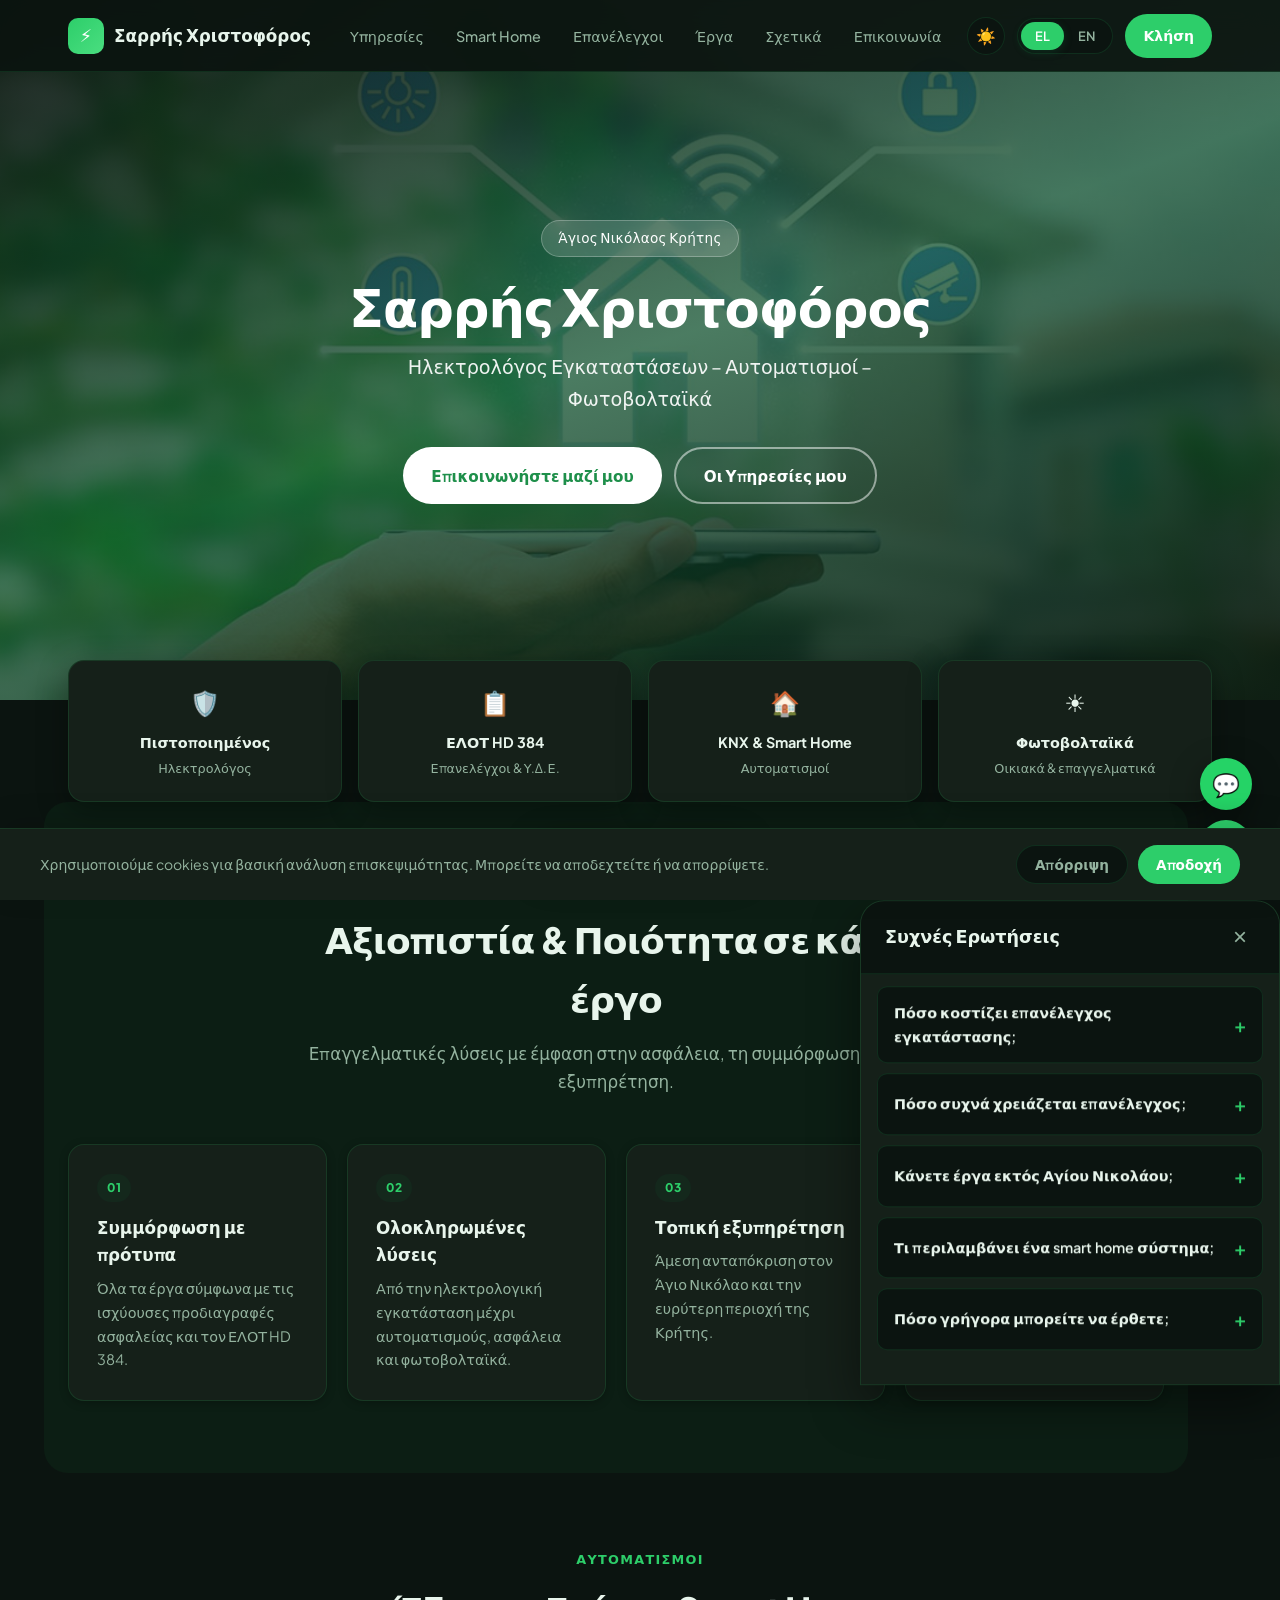
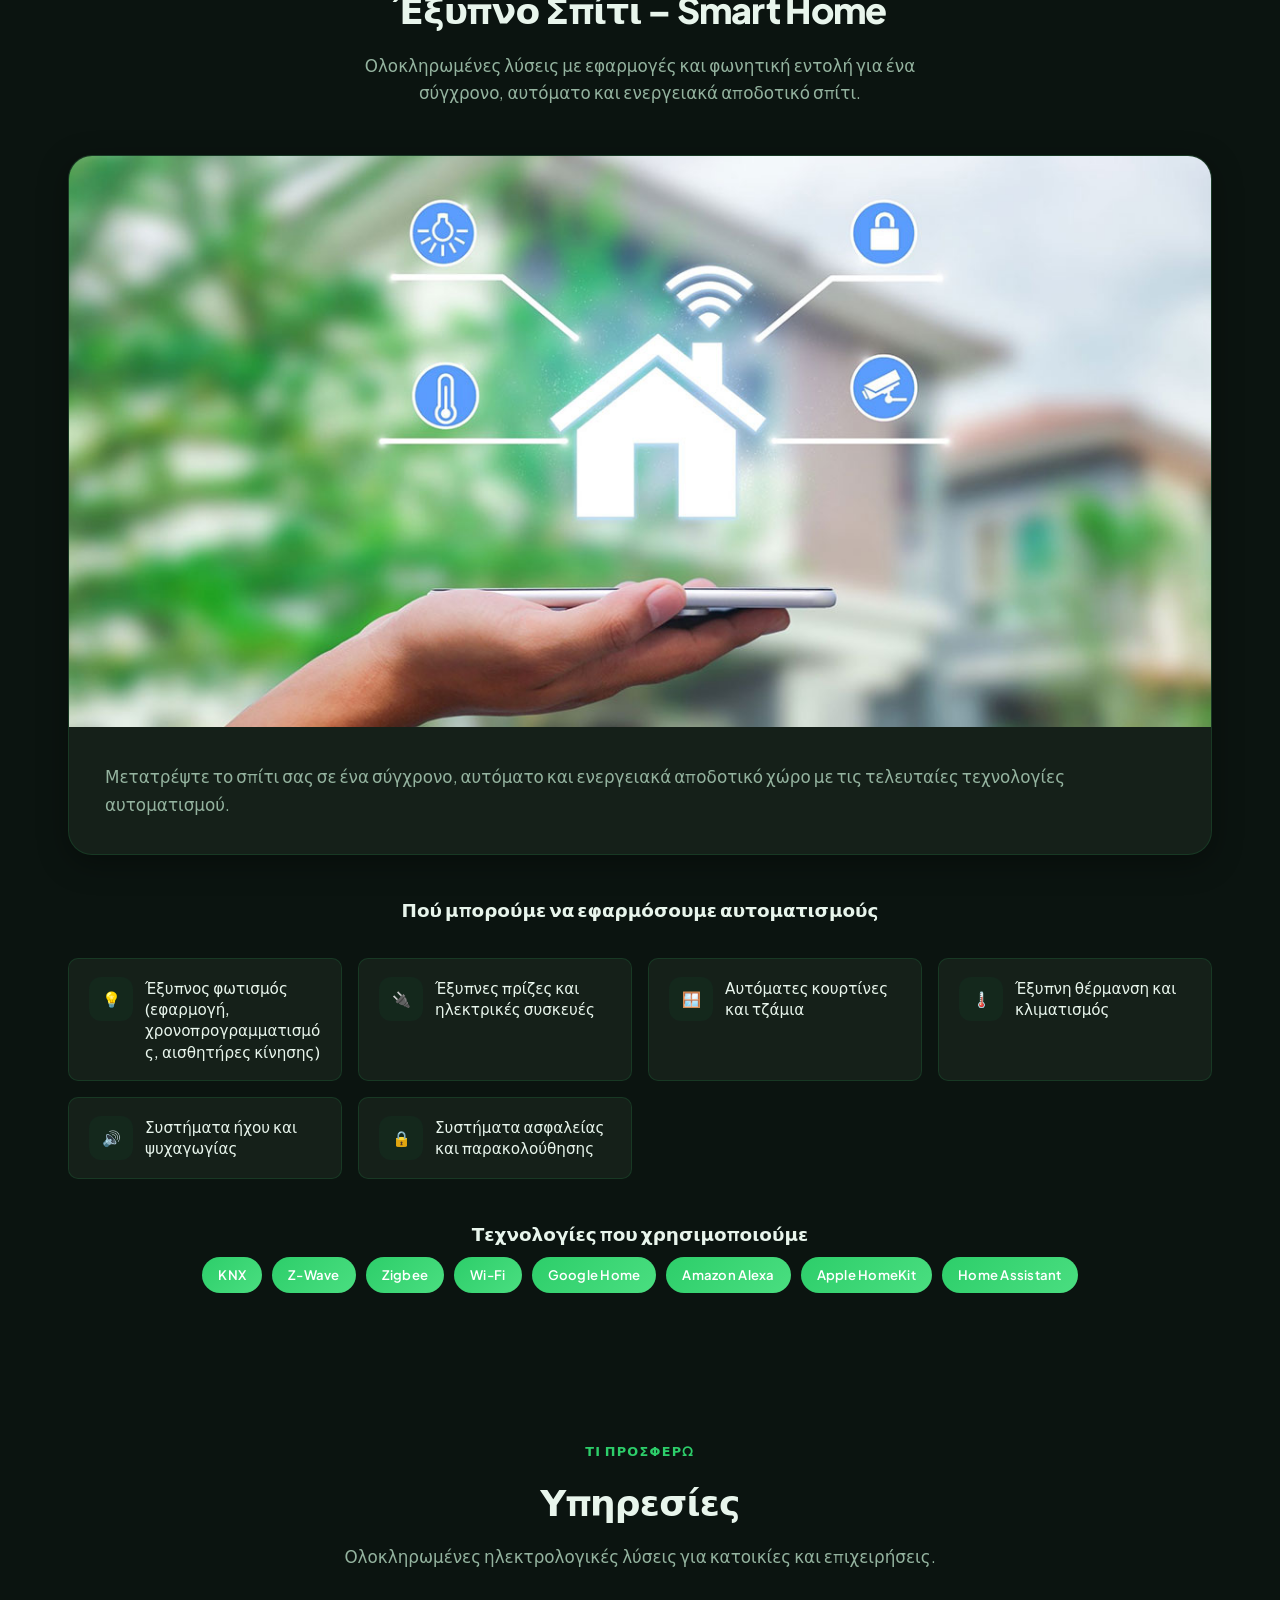
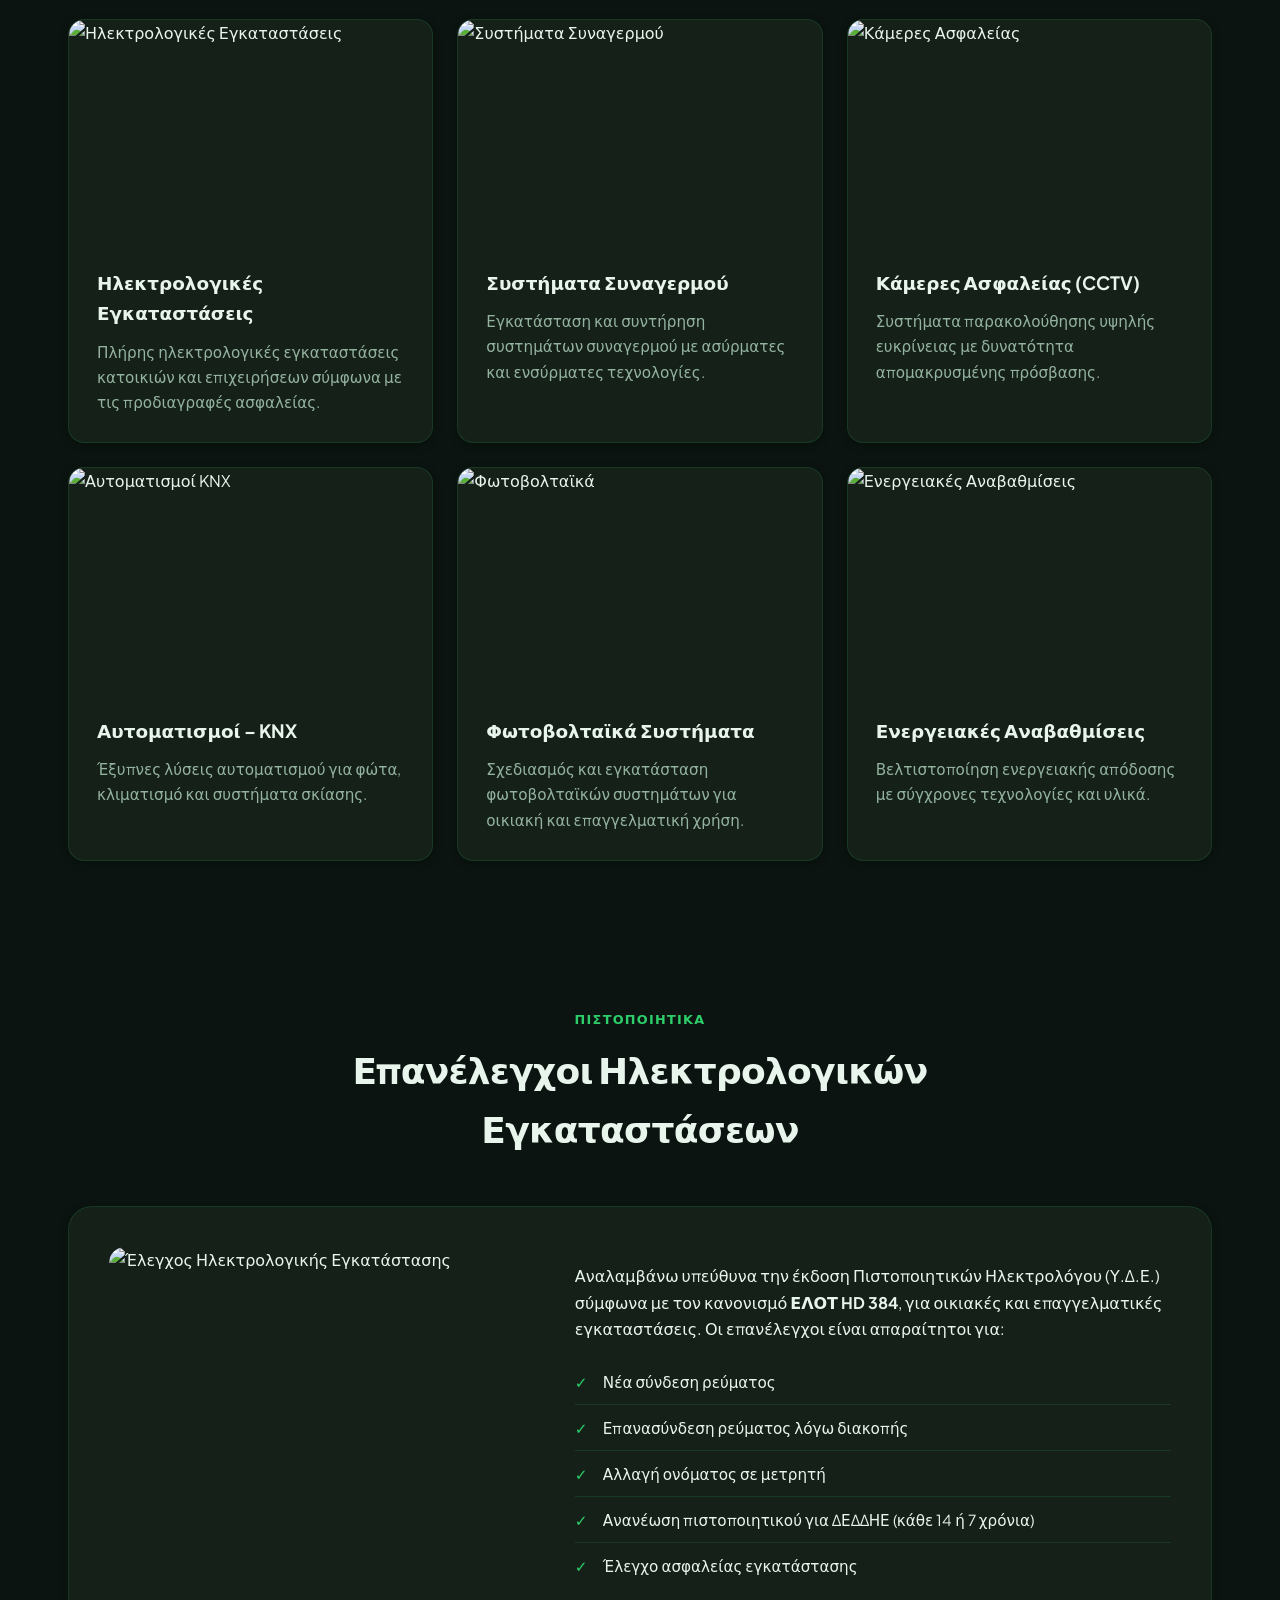
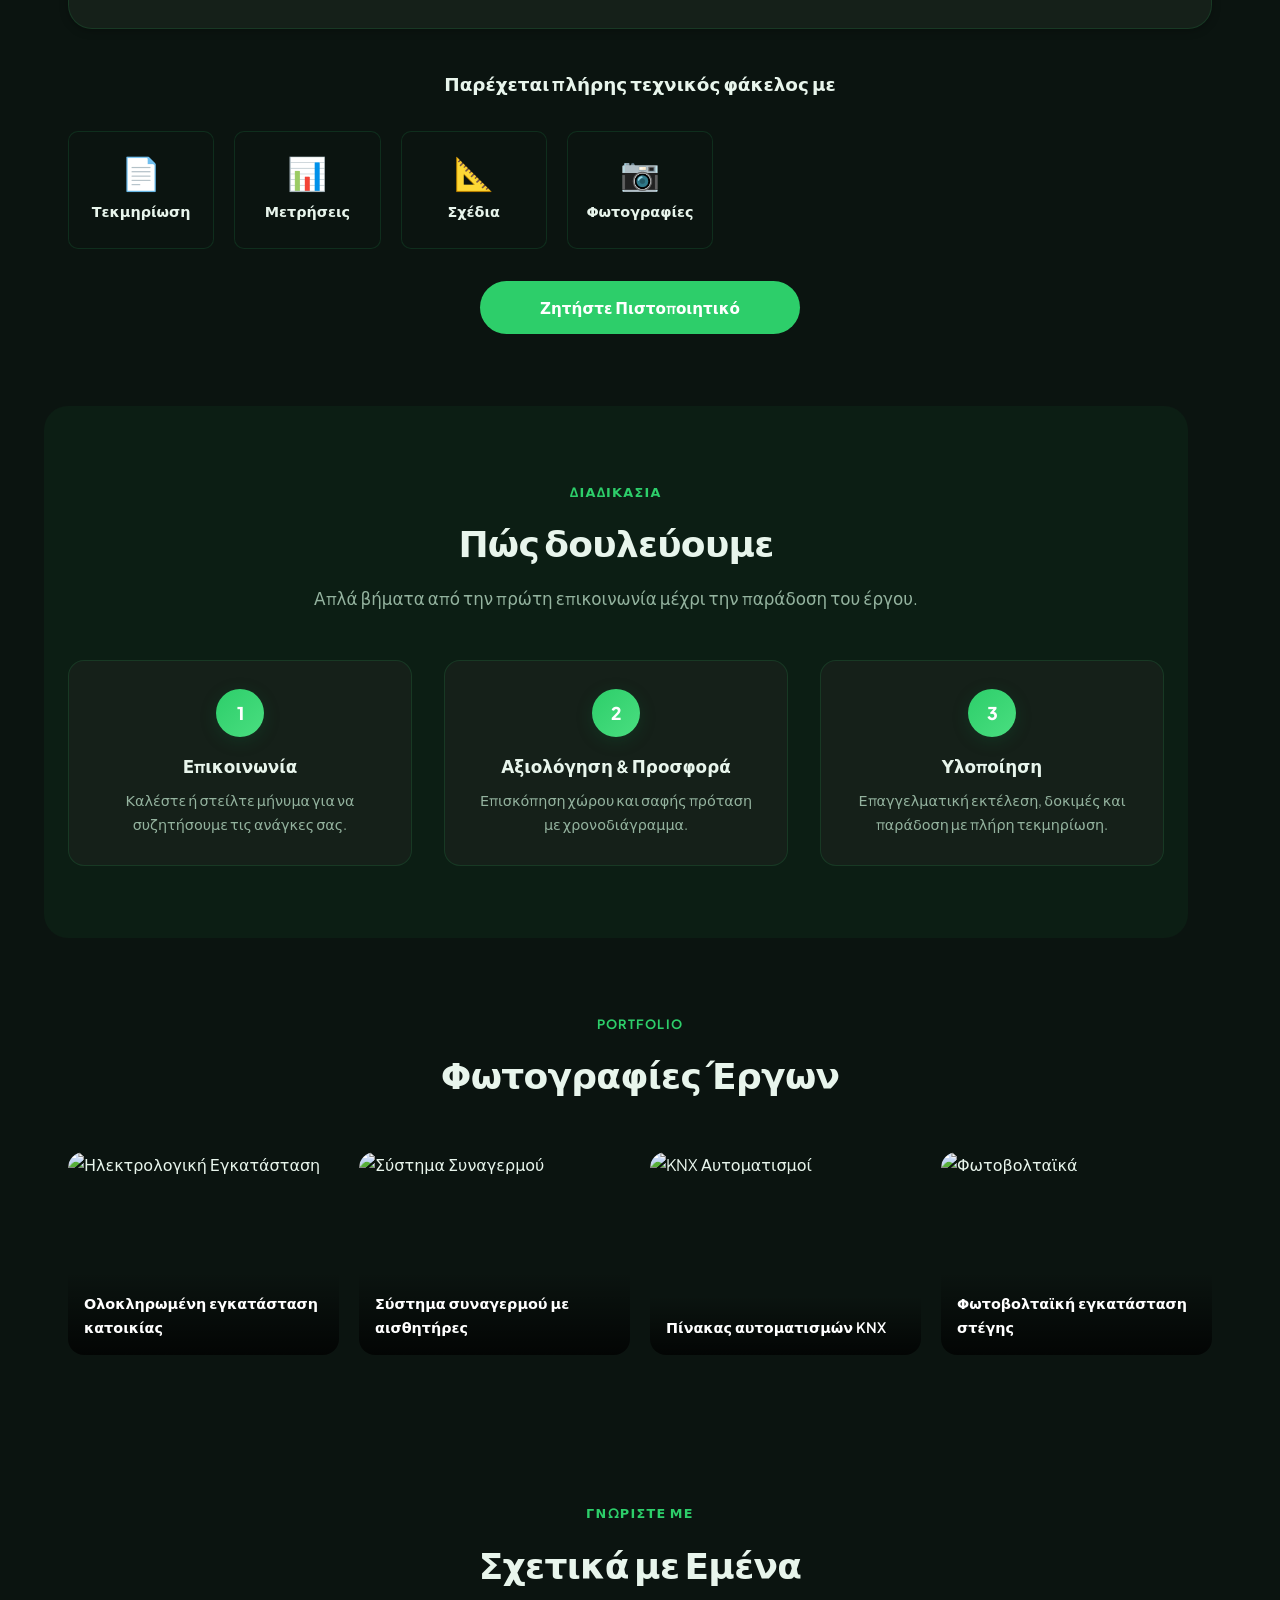
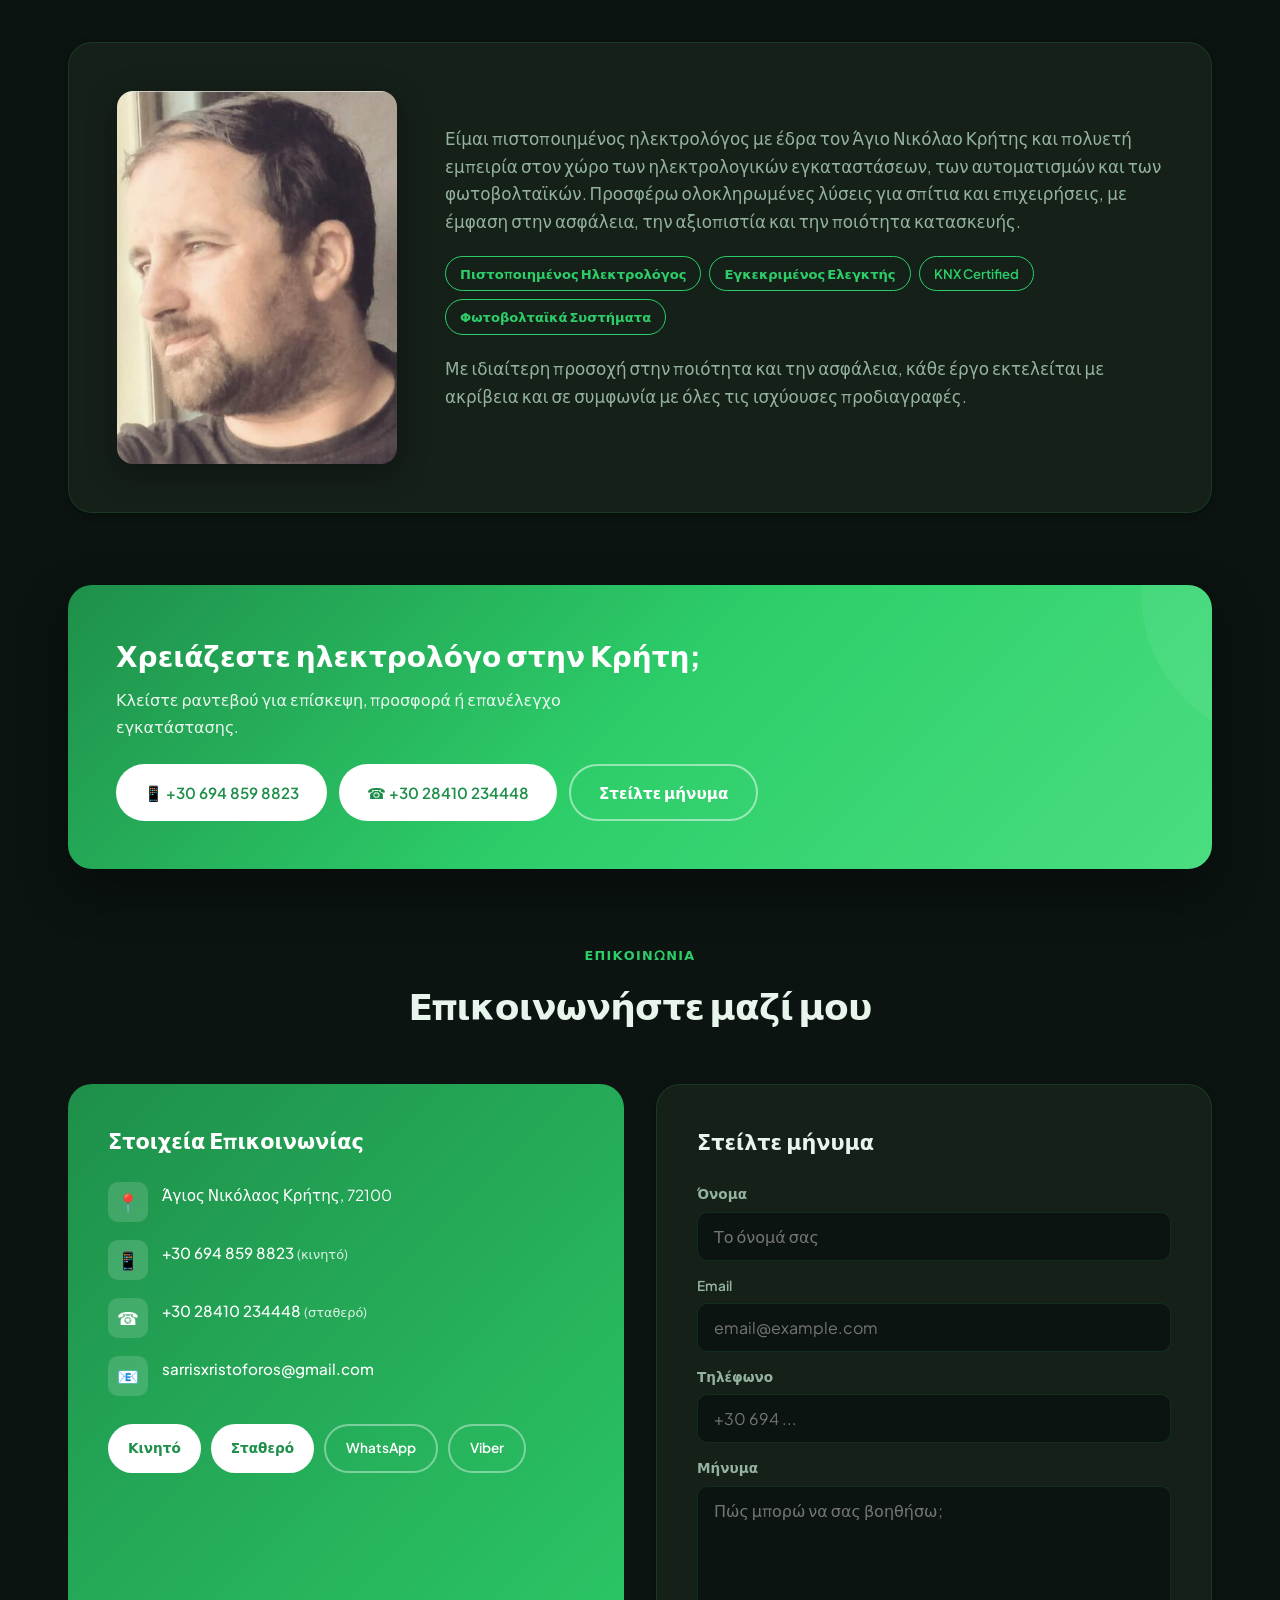
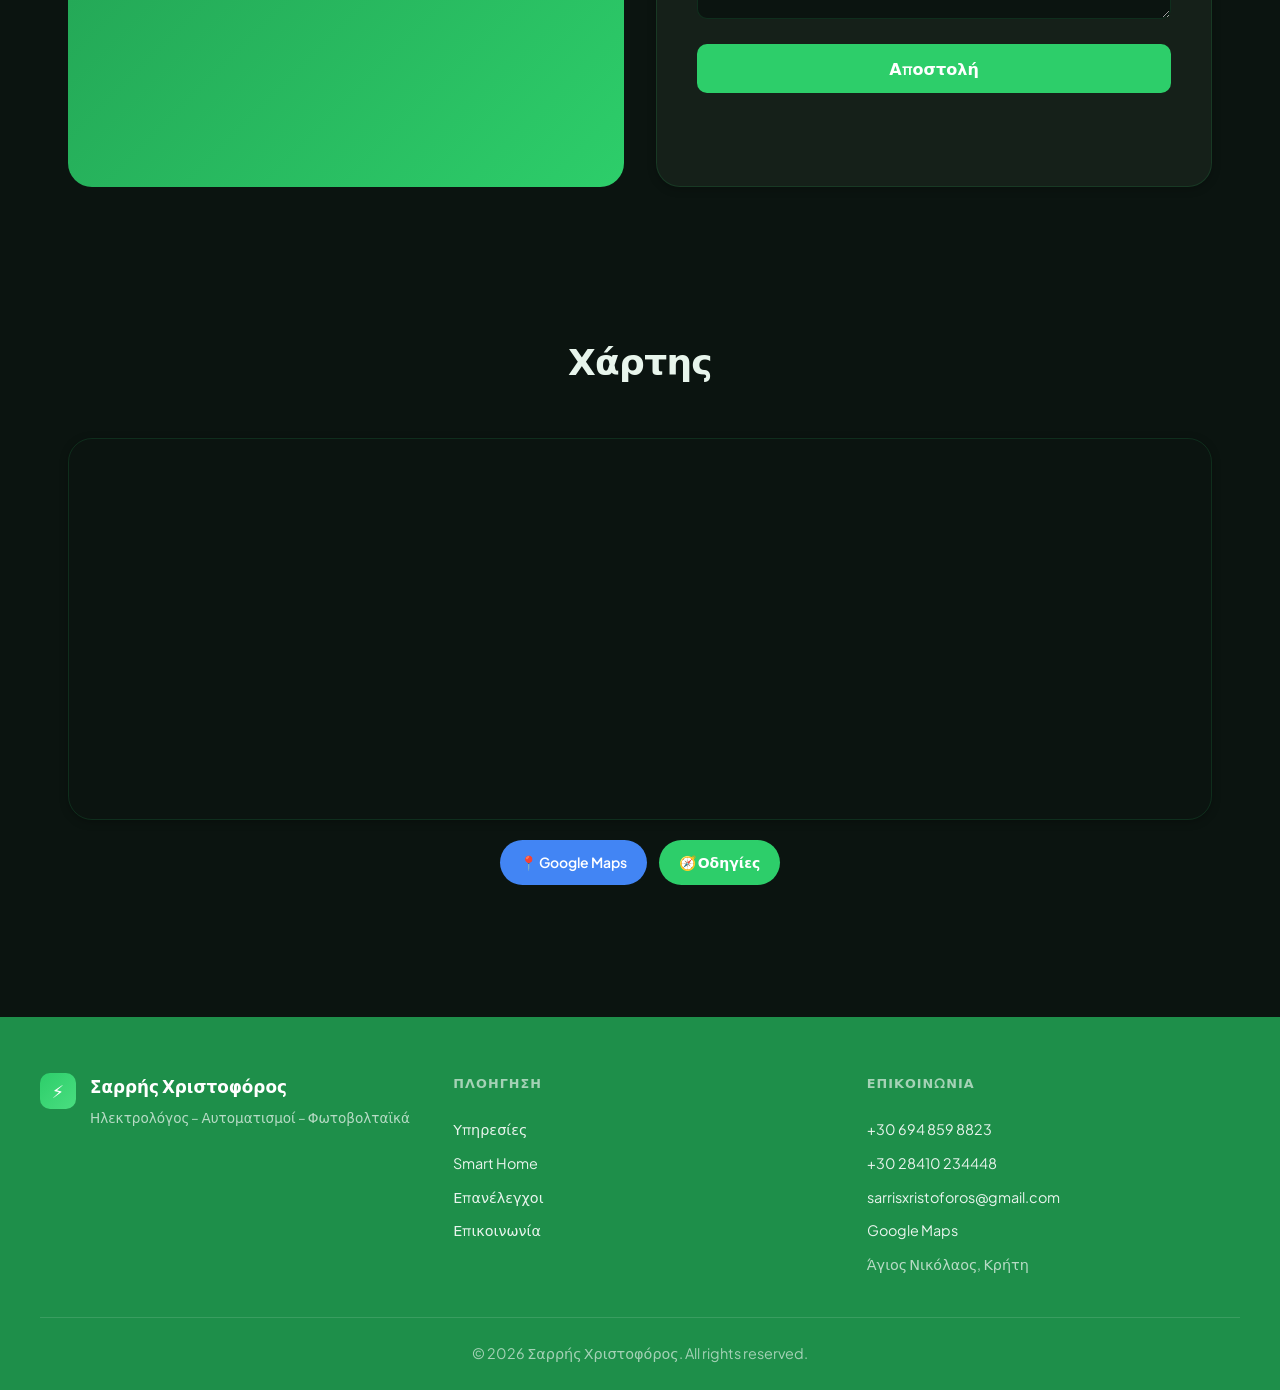
==== index.html @ 1851b7f6 "Set dark theme as default on first visit Co-authored-by: Cursor <cursoragent@cursor.com>" ====
<!DOCTYPE html>
<html lang="el" data-theme="dark">
<head>
  <meta charset="utf-8"/>
  <meta name="viewport" content="width=device-width, initial-scale=1.0, viewport-fit=cover"/>
  <meta name="description" content="Σαρρής Χριστοφόρος – Πιστοποιημένος ηλεκτρολόγος στον Άγιο Νικόλαο Κρήτης. Ηλεκτρολογικές εγκαταστάσεις, αυτοματισμοί KNX, φωτοβολταϊκά, smart home."/>
  <meta name="theme-color" content="#0b1410"/>
  <meta property="og:title" content="Σαρρής Χριστοφόρος | Ηλεκτρολόγος – Αυτοματισμοί – Φωτοβολταϊκά"/>
  <meta property="og:description" content="Πιστοποιημένος ηλεκτρολόγος στον Άγιο Νικόλαο Κρήτης. Smart home, KNX, φωτοβολταϊκά, επανελέγχους ΕΛΟΤ HD 384."/>
  <meta property="og:type" content="website"/>
  <meta property="og:url" content="https://papazachariakis.github.io/sarris-site/"/>
  <meta property="og:image" content="https://papazachariakis.github.io/sarris-site/header-smart-house.jpg"/>
  <meta property="og:locale" content="el_GR"/>
  <title>Σαρρής Χριστοφόρος | Ηλεκτρολόγος – Αυτοματισμοί – Φωτοβολταϊκά</title>
  <link rel="canonical" href="https://papazachariakis.github.io/sarris-site/"/>
  <link rel="sitemap" type="application/xml" title="Sitemap" href="https://papazachariakis.github.io/sarris-site/sitemap.xml"/>
  <link rel="alternate" hreflang="el" href="https://papazachariakis.github.io/sarris-site/"/>
  <link rel="alternate" hreflang="en" href="https://papazachariakis.github.io/sarris-site/"/>
  <link rel="alternate" hreflang="x-default" href="https://papazachariakis.github.io/sarris-site/"/>
  <link rel="icon" href="data:image/svg+xml,%3Csvg xmlns='http://www.w3.org/2000/svg' viewBox='0 0 100 100'%3E%3Crect width='100' height='100' rx='22' fill='%230f6b3a'/%3E%3Ctext x='50' y='68' font-size='52' text-anchor='middle' fill='white'%3E%E2%9A%A1%3C/text%3E%3C/svg%3E"/>
  <link rel="preload" href="header-smart-house.jpg" as="image"/>
  <link rel="preconnect" href="https://fonts.googleapis.com"/>
  <link rel="preconnect" href="https://fonts.gstatic.com" crossorigin/>
  <link href="https://fonts.googleapis.com/css2?family=Plus+Jakarta+Sans:wght@400;500;600;700;800&display=swap" rel="stylesheet"/>
  <link rel="stylesheet" href="styles.css"/>
  <script type="application/ld+json">
  {
    "@context": "https://schema.org",
    "@type": "Electrician",
    "name": "Σαρρής Χριστοφόρος",
    "image": "https://papazachariakis.github.io/sarris-site/sarris.jpg",
    "telephone": ["+306948598823", "+3028410234448"],
    "email": "sarrisxristoforos@gmail.com",
    "address": {
      "@type": "PostalAddress",
      "addressLocality": "Άγιος Νικόλαος",
      "addressRegion": "Κρήτη",
      "postalCode": "72100",
      "addressCountry": "GR"
    },
    "url": "https://papazachariakis.github.io/sarris-site/",
    "description": "Πιστοποιημένος ηλεκτρολόγος στον Άγιο Νικόλαο Κρήτης. Ηλεκτρολογικές εγκαταστάσεις, αυτοματισμοί KNX, smart home, φωτοβολταϊκά, επανελέγχους ΕΛΟΤ HD 384.",
    "areaServed": "Κρήτη",
    "priceRange": "€€",
    "dateModified": "2026-06-24"
  }
  </script>
</head>
<body>

  <!-- Navigation -->
  <nav class="navbar" aria-label="Κύρια πλοήγηση">
    <div class="nav-inner">
      <a href="#" class="nav-brand">
        <span class="nav-brand-icon" aria-hidden="true">⚡</span>
        <span>Σαρρής Χριστοφόρος</span>
      </a>

      <button class="nav-toggle" aria-label="Μενού" aria-expanded="false">
        <span></span><span></span><span></span>
      </button>

      <ul class="nav-links">
        <li><a href="#services" data-section-link="services" data-nav-el="Υπηρεσίες" data-nav-en="Services">Υπηρεσίες</a></li>
        <li><a href="#smart-home" data-section-link="smart-home" data-nav-el="Smart Home" data-nav-en="Smart Home">Smart Home</a></li>
        <li><a href="#inspections" data-section-link="inspections" data-nav-el="Επανέλεγχοι" data-nav-en="Inspections">Επανέλεγχοι</a></li>
        <li><a href="#gallery" data-section-link="gallery" data-nav-el="Έργα" data-nav-en="Projects">Έργα</a></li>
        <li><a href="#about" data-section-link="about" data-nav-el="Σχετικά" data-nav-en="About">Σχετικά</a></li>
        <li><a href="#contact" data-section-link="contact" data-nav-el="Επικοινωνία" data-nav-en="Contact">Επικοινωνία</a></li>
      </ul>

      <div class="nav-actions">
        <button type="button" class="theme-toggle" aria-label="Σκοτεινό θέμα">🌙</button>
        <div class="lang-toggle" role="group" aria-label="Επιλογή γλώσσας">
          <button type="button" class="active" data-lang="lang-el">EL</button>
          <button type="button" data-lang="lang-en">EN</button>
        </div>
        <a class="nav-cta" href="tel:+306948598823" data-nav-el="Κλήση" data-nav-en="Call">Κλήση</a>
      </div>
    </div>
  </nav>

  <!-- ═══════════════ GREEK ═══════════════ -->
  <div class="lang lang-el">

    <header class="hero">
      <div class="hero-bg" aria-hidden="true"></div>
      <div class="hero-content">
        <span class="hero-badge">Άγιος Νικόλαος Κρήτης</span>
        <h1>Σαρρής Χριστοφόρος</h1>
        <p>Ηλεκτρολόγος Εγκαταστάσεων – Αυτοματισμοί – Φωτοβολταϊκά</p>
        <div class="hero-buttons">
          <a class="btn btn-primary" href="#contact">Επικοινωνήστε μαζί μου</a>
          <a class="btn btn-outline" href="#services">Οι Υπηρεσίες μου</a>
        </div>
      </div>
    </header>

    <div class="trust-bar reveal">
      <div class="trust-card">
        <span class="trust-icon" aria-hidden="true">🛡️</span>
        <strong>Πιστοποιημένος</strong>
        <span>Ηλεκτρολόγος</span>
      </div>
      <div class="trust-card">
        <span class="trust-icon" aria-hidden="true">📋</span>
        <strong>ΕΛΟΤ HD 384</strong>
        <span>Επανελέγχοι &amp; Υ.Δ.Ε.</span>
      </div>
      <div class="trust-card">
        <span class="trust-icon" aria-hidden="true">🏠</span>
        <strong>KNX &amp; Smart Home</strong>
        <span>Αυτοματισμοί</span>
      </div>
      <div class="trust-card">
        <span class="trust-icon" aria-hidden="true">☀️</span>
        <strong>Φωτοβολταϊκά</strong>
        <span>Οικιακά &amp; επαγγελματικά</span>
      </div>
    </div>

    <main>

      <!-- Why Us -->
      <section class="section-alt" data-section="why">
        <div class="section-header reveal">
          <span class="section-label">Γιατί εμάς</span>
          <h2>Αξιοπιστία &amp; Ποιότητα σε κάθε έργο</h2>
          <p>Επαγγελματικές λύσεις με έμφαση στην ασφάλεια, τη συμμόρφωση και την εξυπηρέτηση.</p>
        </div>
        <div class="why-grid reveal">
          <article class="why-card">
            <span class="why-num">01</span>
            <h3>Συμμόρφωση με πρότυπα</h3>
            <p>Όλα τα έργα σύμφωνα με τις ισχύουσες προδιαγραφές ασφαλείας και τον ΕΛΟΤ HD 384.</p>
          </article>
          <article class="why-card">
            <span class="why-num">02</span>
            <h3>Ολοκληρωμένες λύσεις</h3>
            <p>Από την ηλεκτρολογική εγκατάσταση μέχρι αυτοματισμούς, ασφάλεια και φωτοβολταϊκά.</p>
          </article>
          <article class="why-card">
            <span class="why-num">03</span>
            <h3>Τοπική εξυπηρέτηση</h3>
            <p>Άμεση ανταπόκριση στον Άγιο Νικόλαο και την ευρύτερη περιοχή της Κρήτης.</p>
          </article>
          <article class="why-card">
            <span class="why-num">04</span>
            <h3>Διαφανής συνεργασία</h3>
            <p>Σαφής ενημέρωση, τεκμηρίωση έργου και υποστήριξη μετά την ολοκλήρωση.</p>
          </article>
        </div>
      </section>

      <!-- Smart Home -->
      <section data-section="smart-home">
        <div class="section-header reveal">
          <span class="section-label">Αυτοματισμοί</span>
          <h2>Έξυπνο Σπίτι – Smart Home</h2>
          <p>Ολοκληρωμένες λύσεις με εφαρμογές και φωνητική εντολή για ένα σύγχρονο, αυτόματο και ενεργειακά αποδοτικό σπίτι.</p>
        </div>

        <div class="smart-intro reveal">
          <img loading="lazy" decoding="async" src="header-smart-house.jpg" alt="Έξυπνο σπίτι" class="smart-intro-img"/>
          <div class="smart-intro-text">
            <p>Μετατρέψτε το σπίτι σας σε ένα σύγχρονο, αυτόματο και ενεργειακά αποδοτικό χώρο με τις τελευταίες τεχνολογίες αυτοματισμού.</p>
          </div>
        </div>

        <h3 class="section-subtitle">Πού μπορούμε να εφαρμόσουμε αυτοματισμούς</h3>
        <div class="feature-grid reveal">
          <div class="feature-item">
            <div class="feature-icon"><span class="feature-emoji" aria-hidden="true">💡</span></div>
            <span>Έξυπνος φωτισμός (εφαρμογή, χρονοπρογραμματισμός, αισθητήρες κίνησης)</span>
          </div>
          <div class="feature-item">
            <div class="feature-icon"><span class="feature-emoji" aria-hidden="true">🔌</span></div>
            <span>Έξυπνες πρίζες και ηλεκτρικές συσκευές</span>
          </div>
          <div class="feature-item">
            <div class="feature-icon"><span class="feature-emoji" aria-hidden="true">🪟</span></div>
            <span>Αυτόματες κουρτίνες και τζάμια</span>
          </div>
          <div class="feature-item">
            <div class="feature-icon"><span class="feature-emoji" aria-hidden="true">🌡️</span></div>
            <span>Έξυπνη θέρμανση και κλιματισμός</span>
          </div>
          <div class="feature-item">
            <div class="feature-icon"><span class="feature-emoji" aria-hidden="true">🔊</span></div>
            <span>Συστήματα ήχου και ψυχαγωγίας</span>
          </div>
          <div class="feature-item">
            <div class="feature-icon"><span class="feature-emoji" aria-hidden="true">🔒</span></div>
            <span>Συστήματα ασφαλείας και παρακολούθησης</span>
          </div>
        </div>

        <h3 class="section-subtitle section-subtitle--spaced">Τεχνολογίες που χρησιμοποιούμε</h3>
        <div class="tech-badges tech-badges--center reveal">
          <span class="badge">KNX</span>
          <span class="badge">Z-Wave</span>
          <span class="badge">Zigbee</span>
          <span class="badge">Wi-Fi</span>
          <span class="badge">Google Home</span>
          <span class="badge">Amazon Alexa</span>
          <span class="badge">Apple HomeKit</span>
          <span class="badge">Home Assistant</span>
        </div>
      </section>

      <!-- Services -->
      <section data-section="services">
        <div class="section-header reveal">
          <span class="section-label">Τι προσφέρω</span>
          <h2>Υπηρεσίες</h2>
          <p>Ολοκληρωμένες ηλεκτρολογικές λύσεις για κατοικίες και επιχειρήσεις.</p>
        </div>

        <div class="services-grid">
          <article class="card reveal">
            <img loading="lazy" decoding="async" class="card-img" src="https://images.unsplash.com/photo-1605152276897-4f618f831968?ixlib=rb-4.0.3&auto=format&fit=crop&w=1000&q=80" alt="Ηλεκτρολογικές Εγκαταστάσεις"/>
            <div class="card-body">
              <h3>Ηλεκτρολογικές Εγκαταστάσεις</h3>
              <p>Πλήρης ηλεκτρολογικές εγκαταστάσεις κατοικιών και επιχειρήσεων σύμφωνα με τις προδιαγραφές ασφαλείας.</p>
            </div>
          </article>
          <article class="card reveal">
            <img loading="lazy" decoding="async" class="card-img" src="https://images.unsplash.com/photo-1558002038-1055907df827?ixlib=rb-4.0.3&auto=format&fit=crop&w=1000&q=80" alt="Συστήματα Συναγερμού"/>
            <div class="card-body">
              <h3>Συστήματα Συναγερμού</h3>
              <p>Εγκατάσταση και συντήρηση συστημάτων συναγερμού με ασύρματες και ενσύρματες τεχνολογίες.</p>
            </div>
          </article>
          <article class="card reveal">
            <img loading="lazy" decoding="async" class="card-img" src="https://images.unsplash.com/photo-1563986768609-322da13575f3?ixlib=rb-4.0.3&auto=format&fit=crop&w=1000&q=80" alt="Κάμερες Ασφαλείας"/>
            <div class="card-body">
              <h3>Κάμερες Ασφαλείας (CCTV)</h3>
              <p>Συστήματα παρακολούθησης υψηλής ευκρίνειας με δυνατότητα απομακρυσμένης πρόσβασης.</p>
            </div>
          </article>
          <article class="card reveal">
            <img loading="lazy" decoding="async" class="card-img" src="https://images.unsplash.com/photo-1558008258-3256797b43f3?ixlib=rb-4.0.3&auto=format&fit=crop&w=1000&q=80" alt="Αυτοματισμοί KNX"/>
            <div class="card-body">
              <h3>Αυτοματισμοί – KNX</h3>
              <p>Έξυπνες λύσεις αυτοματισμού για φώτα, κλιματισμό και συστήματα σκίασης.</p>
            </div>
          </article>
          <article class="card reveal">
            <img loading="lazy" decoding="async" class="card-img" src="https://images.unsplash.com/photo-1509391366360-2e959784a276?ixlib=rb-4.0.3&auto=format&fit=crop&w=1000&q=80" alt="Φωτοβολταϊκά"/>
            <div class="card-body">
              <h3>Φωτοβολταϊκά Συστήματα</h3>
              <p>Σχεδιασμός και εγκατάσταση φωτοβολταϊκών συστημάτων για οικιακή και επαγγελματική χρήση.</p>
            </div>
          </article>
          <article class="card reveal">
            <img loading="lazy" decoding="async" class="card-img" src="https://images.unsplash.com/photo-1486406146926-c627a92ad1ab?ixlib=rb-4.0.3&auto=format&fit=crop&w=1000&q=80" alt="Ενεργειακές Αναβαθμίσεις"/>
            <div class="card-body">
              <h3>Ενεργειακές Αναβαθμίσεις</h3>
              <p>Βελτιστοποίηση ενεργειακής απόδοσης με σύγχρονες τεχνολογίες και υλικά.</p>
            </div>
          </article>
        </div>
      </section>

      <!-- Inspections -->
      <section data-section="inspections">
        <div class="section-header reveal">
          <span class="section-label">Πιστοποιητικά</span>
          <h2>Επανέλεγχοι Ηλεκτρολογικών Εγκαταστάσεων</h2>
        </div>

        <div class="inspection-block reveal">
          <img loading="lazy" decoding="async" class="inspection-img" src="https://images.unsplash.com/photo-1600880292203-757bb62b4baf?ixlib=rb-4.0.3&auto=format&fit=crop&w=500&q=80" alt="Έλεγχος Ηλεκτρολογικής Εγκατάστασης"/>
          <div>
            <p>Αναλαμβάνω υπεύθυνα την έκδοση Πιστοποιητικών Ηλεκτρολόγου (Υ.Δ.Ε.) σύμφωνα με τον κανονισμό <strong>ΕΛΟΤ HD 384</strong>, για οικιακές και επαγγελματικές εγκαταστάσεις. Οι επανέλεγχοι είναι απαραίτητοι για:</p>
            <ul class="check-list">
              <li>Νέα σύνδεση ρεύματος</li>
              <li>Επανασύνδεση ρεύματος λόγω διακοπής</li>
              <li>Αλλαγή ονόματος σε μετρητή</li>
              <li>Ανανέωση πιστοποιητικού για ΔΕΔΔΗΕ (κάθε 14 ή 7 χρόνια)</li>
              <li>Έλεγχο ασφαλείας εγκατάστασης</li>
            </ul>
          </div>
        </div>

        <h3 class="section-subtitle section-subtitle--spaced">Παρέχεται πλήρης τεχνικός φάκελος με</h3>
        <div class="doc-grid reveal">
          <div class="doc-item">
            <div class="doc-emoji" aria-hidden="true">📄</div>
            <p>Τεκμηρίωση</p>
          </div>
          <div class="doc-item">
            <div class="doc-emoji" aria-hidden="true">📊</div>
            <p>Μετρήσεις</p>
          </div>
          <div class="doc-item">
            <div class="doc-emoji" aria-hidden="true">📐</div>
            <p>Σχέδια</p>
          </div>
          <div class="doc-item">
            <div class="doc-emoji" aria-hidden="true">📷</div>
            <p>Φωτογραφίες</p>
          </div>
        </div>
        <div class="cta-center">
          <a class="btn btn-green" href="#contact">Ζητήστε Πιστοποιητικό</a>
        </div>
      </section>

      <!-- Process -->
      <section class="section-alt" data-section="process">
        <div class="section-header reveal">
          <span class="section-label">Διαδικασία</span>
          <h2>Πώς δουλεύουμε</h2>
          <p>Απλά βήματα από την πρώτη επικοινωνία μέχρι την παράδοση του έργου.</p>
        </div>
        <div class="process-steps reveal">
          <div class="process-step">
            <div class="process-icon">1</div>
            <h3>Επικοινωνία</h3>
            <p>Καλέστε ή στείλτε μήνυμα για να συζητήσουμε τις ανάγκες σας.</p>
          </div>
          <div class="process-step">
            <div class="process-icon">2</div>
            <h3>Αξιολόγηση &amp; Προσφορά</h3>
            <p>Επισκόπηση χώρου και σαφής πρόταση με χρονοδιάγραμμα.</p>
          </div>
          <div class="process-step">
            <div class="process-icon">3</div>
            <h3>Υλοποίηση</h3>
            <p>Επαγγελματική εκτέλεση, δοκιμές και παράδοση με πλήρη τεκμηρίωση.</p>
          </div>
        </div>
      </section>

      <!-- Gallery -->
      <section data-section="gallery">
        <div class="section-header reveal">
          <span class="section-label">Portfolio</span>
          <h2>Φωτογραφίες Έργων</h2>
        </div>
        <div class="gallery reveal">
          <div class="gallery-item" role="button" tabindex="0" aria-label="Προβολή φωτογραφίας">
            <img loading="lazy" decoding="async" src="https://images.unsplash.com/photo-1605152276897-4f618f831968?ixlib=rb-4.0.3&auto=format&fit=crop&w=500&q=80" alt="Ηλεκτρολογική Εγκατάσταση"/>
            <div class="gallery-caption">Ολοκληρωμένη εγκατάσταση κατοικίας</div>
          </div>
          <div class="gallery-item" role="button" tabindex="0" aria-label="Προβολή φωτογραφίας">
            <img loading="lazy" decoding="async" src="https://images.unsplash.com/photo-1558002038-1055907df827?ixlib=rb-4.0.3&auto=format&fit=crop&w=500&q=80" alt="Σύστημα Συναγερμού"/>
            <div class="gallery-caption">Σύστημα συναγερμού με αισθητήρες</div>
          </div>
          <div class="gallery-item" role="button" tabindex="0" aria-label="Προβολή φωτογραφίας">
            <img loading="lazy" decoding="async" src="https://images.unsplash.com/photo-1558008258-3256797b43f3?ixlib=rb-4.0.3&auto=format&fit=crop&w=500&q=80" alt="KNX Αυτοματισμοί"/>
            <div class="gallery-caption">Πίνακας αυτοματισμών KNX</div>
          </div>
          <div class="gallery-item" role="button" tabindex="0" aria-label="Προβολή φωτογραφίας">
            <img loading="lazy" decoding="async" src="https://images.unsplash.com/photo-1509391366360-2e959784a276?ixlib=rb-4.0.3&auto=format&fit=crop&w=500&q=80" alt="Φωτοβολταϊκά"/>
            <div class="gallery-caption">Φωτοβολταϊκή εγκατάσταση στέγης</div>
          </div>
        </div>
      </section>

      <!-- About -->
      <section data-section="about">
        <div class="section-header reveal">
          <span class="section-label">Γνωρίστε με</span>
          <h2>Σχετικά με Εμένα</h2>
        </div>
        <div class="about-block reveal">
          <img loading="lazy" decoding="async" class="profile-img" src="sarris.jpg" alt="Σαρρής Χριστοφόρος"/>
          <div class="about-text">
            <p>Είμαι πιστοποιημένος ηλεκτρολόγος με έδρα τον Άγιο Νικόλαο Κρήτης και πολυετή εμπειρία στον χώρο των ηλεκτρολογικών εγκαταστάσεων, των αυτοματισμών και των φωτοβολταϊκών. Προσφέρω ολοκληρωμένες λύσεις για σπίτια και επιχειρήσεις, με έμφαση στην ασφάλεια, την αξιοπιστία και την ποιότητα κατασκευής.</p>
            <div class="cert-badges">
              <span class="badge-outline">Πιστοποιημένος Ηλεκτρολόγος</span>
              <span class="badge-outline">Εγκεκριμένος Ελεγκτής</span>
              <span class="badge-outline">KNX Certified</span>
              <span class="badge-outline">Φωτοβολταϊκά Συστήματα</span>
            </div>
            <p>Με ιδιαίτερη προσοχή στην ποιότητα και την ασφάλεια, κάθε έργο εκτελείται με ακρίβεια και σε συμφωνία με όλες τις ισχύουσες προδιαγραφές.</p>
          </div>
        </div>
      </section>

      <!-- CTA Banner -->
      <section class="cta-banner reveal" data-section="cta">
        <div class="cta-banner-inner">
          <div>
            <h2>Χρειάζεστε ηλεκτρολόγο στην Κρήτη;</h2>
            <p>Κλείστε ραντεβού για επίσκεψη, προσφορά ή επανέλεγχο εγκατάστασης.</p>
          </div>
          <div class="cta-banner-actions">
            <a class="btn btn-primary" href="tel:+306948598823">📱 +30 694 859 8823</a>
            <a class="btn btn-primary" href="tel:+3028410234448">☎️ +30 28410 234448</a>
            <a class="btn btn-outline" href="#contact">Στείλτε μήνυμα</a>
          </div>
        </div>
      </section>

      <!-- Contact -->
      <section data-section="contact">
        <div class="section-header reveal">
          <span class="section-label">Επικοινωνία</span>
          <h2>Επικοινωνήστε μαζί μου</h2>
        </div>
        <div class="contact-grid reveal">
          <div class="contact-info">
            <h3>Στοιχεία Επικοινωνίας</h3>
            <div class="contact-detail">
              <span class="contact-detail-icon">📍</span>
              <span>Άγιος Νικόλαος Κρήτης, 72100</span>
            </div>
            <div class="contact-detail">
              <span class="contact-detail-icon">📱</span>
              <a href="tel:+306948598823">+30 694 859 8823 <span class="phone-label">(κινητό)</span></a>
            </div>
            <div class="contact-detail">
              <span class="contact-detail-icon">☎️</span>
              <a href="tel:+3028410234448">+30 28410 234448 <span class="phone-label">(σταθερό)</span></a>
            </div>
            <div class="contact-detail">
              <span class="contact-detail-icon">📧</span>
              <a href="mailto:sarrisxristoforos@gmail.com">sarrisxristoforos@gmail.com</a>
            </div>
            <div class="contact-buttons">
              <a class="btn btn-primary" href="tel:+306948598823">Κινητό</a>
              <a class="btn btn-primary" href="tel:+3028410234448">Σταθερό</a>
              <a class="btn btn-outline" href="https://wa.me/306948598823">WhatsApp</a>
              <a class="btn btn-outline" href="viber://chat?number=+306948598823">Viber</a>
            </div>
          </div>
          <div class="contact-form-card">
            <h3>Στείλτε μήνυμα</h3>
            <form class="contact-form" data-lang="el" novalidate>
              <div class="form-group">
                <label for="name-el">Όνομα</label>
                <input id="name-el" name="name" required type="text" placeholder="Το όνομά σας"/>
              </div>
              <div class="form-group">
                <label for="email-el">Email</label>
                <input id="email-el" name="email" required type="email" placeholder="email@example.com"/>
              </div>
              <div class="form-group">
                <label for="phone-el">Τηλέφωνο</label>
                <input id="phone-el" name="phone" type="tel" placeholder="+30 694 ..."/>
              </div>
              <div class="form-group">
                <label for="message-el">Μήνυμα</label>
                <textarea id="message-el" name="message" required rows="5" placeholder="Πώς μπορώ να σας βοηθήσω;"></textarea>
              </div>
              <button class="btn-submit" type="submit">Αποστολή</button>
              <p class="form-status" role="status" aria-live="polite"></p>
            </form>
          </div>
        </div>
      </section>

      <!-- Map -->
      <section data-section="map">
        <div class="section-header reveal">
          <h2>Χάρτης</h2>
        </div>
        <div class="map-wrapper reveal">
          <iframe
            src="https://www.google.com/maps/embed?pb=!1m18!1m12!1m3!1d12969.904861996542!2d25.7131666!3d35.1930491!2m3!1f0!2f0!3f0!3m2!1i1024!2i768!4f13.1!3m3!1m2!1s0x149a5b0b4a6b79d1%3A0x400bd2ce2be1a20!2zzpXOtc6xzq_Ouc6zIM6fzrnOrM65zr3PhM6uzrHOu86zzrXPhM65zr_PgiDPhM68zrHOu865zrfPhM65zr_OvQ!5e0!3m2!1sel!2sgr!4v1711550945847"
            allowfullscreen=""
            loading="lazy"
            referrerpolicy="no-referrer-when-downgrade"
            title="Χάρτης – Άγιος Νικόλαος Κρήτης">
          </iframe>
        </div>
        <div class="map-actions reveal">
          <a class="btn btn-maps" href="https://www.google.com/maps/search/?api=1&amp;query=Agios+Nikolaos,Crete,72100,Greece" target="_blank" rel="noopener noreferrer">📍 Google Maps</a>
          <a class="btn btn-green" href="https://www.google.com/maps/dir/?api=1&amp;destination=35.1930491,25.7131666" target="_blank" rel="noopener noreferrer">🧭 Οδηγίες</a>
        </div>
      </section>

    </main>
  </div>

  <!-- ═══════════════ ENGLISH ═══════════════ -->
  <div class="lang lang-en">

    <header class="hero">
      <div class="hero-bg" aria-hidden="true"></div>
      <div class="hero-content">
        <span class="hero-badge">Agios Nikolaos, Crete</span>
        <h1>Sarris Christoforos</h1>
        <p>Electrical Installations – Automations – Photovoltaics</p>
        <div class="hero-buttons">
          <a class="btn btn-primary" href="#contact">Get in Touch</a>
          <a class="btn btn-outline" href="#services">My Services</a>
        </div>
      </div>
    </header>

    <div class="trust-bar reveal">
      <div class="trust-card">
        <span class="trust-icon" aria-hidden="true">🛡️</span>
        <strong>Certified</strong>
        <span>Electrician</span>
      </div>
      <div class="trust-card">
        <span class="trust-icon" aria-hidden="true">📋</span>
        <strong>ELOT HD 384</strong>
        <span>Inspections &amp; Certificates</span>
      </div>
      <div class="trust-card">
        <span class="trust-icon" aria-hidden="true">🏠</span>
        <strong>KNX &amp; Smart Home</strong>
        <span>Automations</span>
      </div>
      <div class="trust-card">
        <span class="trust-icon" aria-hidden="true">☀️</span>
        <strong>Photovoltaics</strong>
        <span>Residential &amp; commercial</span>
      </div>
    </div>

    <main>

      <section class="section-alt" data-section="why">
        <div class="section-header reveal">
          <span class="section-label">Why us</span>
          <h2>Reliability &amp; Quality in Every Project</h2>
          <p>Professional solutions with a focus on safety, compliance, and customer service.</p>
        </div>
        <div class="why-grid reveal">
          <article class="why-card">
            <span class="why-num">01</span>
            <h3>Standards compliance</h3>
            <p>All work carried out according to safety standards and ELOT HD 384.</p>
          </article>
          <article class="why-card">
            <span class="why-num">02</span>
            <h3>End-to-end solutions</h3>
            <p>From electrical installations to automations, security, and photovoltaics.</p>
          </article>
          <article class="why-card">
            <span class="why-num">03</span>
            <h3>Local service</h3>
            <p>Fast response in Agios Nikolaos and the wider Crete area.</p>
          </article>
          <article class="why-card">
            <span class="why-num">04</span>
            <h3>Transparent collaboration</h3>
            <p>Clear communication, project documentation, and post-completion support.</p>
          </article>
        </div>
      </section>

      <section data-section="smart-home">
        <div class="section-header reveal">
          <span class="section-label">Automations</span>
          <h2>Smart Home</h2>
          <p>Comprehensive solutions with apps and voice control for a modern, automatic, and energy-efficient home.</p>
        </div>

        <div class="smart-intro reveal">
          <img loading="lazy" decoding="async" src="header-smart-house.jpg" alt="Smart Home" class="smart-intro-img"/>
          <div class="smart-intro-text">
            <p>Turn your house into a modern, automatic, and energy-efficient space using the latest automation technologies.</p>
          </div>
        </div>

        <h3 class="section-subtitle">Where we can apply automations</h3>
        <div class="feature-grid reveal">
          <div class="feature-item">
            <div class="feature-icon"><span class="feature-emoji" aria-hidden="true">💡</span></div>
            <span>Smart lighting (app control, scheduling, motion sensors)</span>
          </div>
          <div class="feature-item">
            <div class="feature-icon"><span class="feature-emoji" aria-hidden="true">🔌</span></div>
            <span>Smart plugs and electrical devices</span>
          </div>
          <div class="feature-item">
            <div class="feature-icon"><span class="feature-emoji" aria-hidden="true">🪟</span></div>
            <span>Automatic blinds and windows</span>
          </div>
          <div class="feature-item">
            <div class="feature-icon"><span class="feature-emoji" aria-hidden="true">🌡️</span></div>
            <span>Smart heating and air conditioning</span>
          </div>
          <div class="feature-item">
            <div class="feature-icon"><span class="feature-emoji" aria-hidden="true">🔊</span></div>
            <span>Audio and entertainment systems</span>
          </div>
          <div class="feature-item">
            <div class="feature-icon"><span class="feature-emoji" aria-hidden="true">🔒</span></div>
            <span>Security and surveillance systems</span>
          </div>
        </div>

        <h3 class="section-subtitle section-subtitle--spaced">Technologies we use</h3>
        <div class="tech-badges tech-badges--center reveal">
          <span class="badge">KNX</span>
          <span class="badge">Z-Wave</span>
          <span class="badge">Zigbee</span>
          <span class="badge">Wi-Fi</span>
          <span class="badge">Google Home</span>
          <span class="badge">Amazon Alexa</span>
          <span class="badge">Apple HomeKit</span>
          <span class="badge">Home Assistant</span>
        </div>
      </section>

      <section data-section="services">
        <div class="section-header reveal">
          <span class="section-label">What I offer</span>
          <h2>Services</h2>
          <p>Complete electrical solutions for homes and businesses.</p>
        </div>

        <div class="services-grid">
          <article class="card reveal">
            <img loading="lazy" decoding="async" class="card-img" src="https://images.unsplash.com/photo-1605152276897-4f618f831968?ixlib=rb-4.0.3&auto=format&fit=crop&w=1000&q=80" alt="Electrical Installations"/>
            <div class="card-body">
              <h3>Electrical Installations</h3>
              <p>Complete electrical installations for homes and businesses, following safety standards.</p>
            </div>
          </article>
          <article class="card reveal">
            <img loading="lazy" decoding="async" class="card-img" src="https://images.unsplash.com/photo-1558002038-1055907df827?ixlib=rb-4.0.3&auto=format&fit=crop&w=1000&q=80" alt="Alarm Systems"/>
            <div class="card-body">
              <h3>Alarm Systems</h3>
              <p>Installation and maintenance of alarm systems, using both wireless and wired technologies.</p>
            </div>
          </article>
          <article class="card reveal">
            <img loading="lazy" decoding="async" class="card-img" src="https://images.unsplash.com/photo-1563986768609-322da13575f3?ixlib=rb-4.0.3&auto=format&fit=crop&w=1000&q=80" alt="Security Cameras"/>
            <div class="card-body">
              <h3>Security Cameras (CCTV)</h3>
              <p>High-definition surveillance systems with remote access capabilities.</p>
            </div>
          </article>
          <article class="card reveal">
            <img loading="lazy" decoding="async" class="card-img" src="https://images.unsplash.com/photo-1558008258-3256797b43f3?ixlib=rb-4.0.3&auto=format&fit=crop&w=1000&q=80" alt="KNX Automations"/>
            <div class="card-body">
              <h3>Automations – KNX</h3>
              <p>Smart automation solutions for lighting, air conditioning, and shading systems.</p>
            </div>
          </article>
          <article class="card reveal">
            <img loading="lazy" decoding="async" class="card-img" src="https://images.unsplash.com/photo-1509391366360-2e959784a276?ixlib=rb-4.0.3&auto=format&fit=crop&w=1000&q=80" alt="Photovoltaic Systems"/>
            <div class="card-body">
              <h3>Photovoltaic Systems</h3>
              <p>Design and installation of photovoltaic systems for residential and commercial use.</p>
            </div>
          </article>
          <article class="card reveal">
            <img loading="lazy" decoding="async" class="card-img" src="https://images.unsplash.com/photo-1486406146926-c627a92ad1ab?ixlib=rb-4.0.3&auto=format&fit=crop&w=1000&q=80" alt="Energy Upgrades"/>
            <div class="card-body">
              <h3>Energy Upgrades</h3>
              <p>Improve energy efficiency using modern technologies and materials.</p>
            </div>
          </article>
        </div>
      </section>

      <section data-section="inspections">
        <div class="section-header reveal">
          <span class="section-label">Certificates</span>
          <h2>Electrical Inspections</h2>
        </div>

        <div class="inspection-block reveal">
          <img loading="lazy" decoding="async" class="inspection-img" src="https://images.unsplash.com/photo-1600880292203-757bb62b4baf?ixlib=rb-4.0.3&auto=format&fit=crop&w=500&q=80" alt="Electrical Inspection"/>
          <div>
            <p>I undertake the issuance of Electrician Certificates (Y.D.E.) according to <strong>ELOT HD 384</strong> for residential and commercial installations. These inspections are essential for:</p>
            <ul class="check-list">
              <li>New power connection</li>
              <li>Reconnection due to disconnection</li>
              <li>Meter name change</li>
              <li>DEDDIE certificate renewal (every 14 or 7 years)</li>
              <li>Safety checks of the installation</li>
            </ul>
          </div>
        </div>

        <h3 class="section-subtitle section-subtitle--spaced">A complete technical file includes</h3>
        <div class="doc-grid reveal">
          <div class="doc-item">
            <div class="doc-emoji" aria-hidden="true">📄</div>
            <p>Documentation</p>
          </div>
          <div class="doc-item">
            <div class="doc-emoji" aria-hidden="true">📊</div>
            <p>Measurements</p>
          </div>
          <div class="doc-item">
            <div class="doc-emoji" aria-hidden="true">📐</div>
            <p>Plans</p>
          </div>
          <div class="doc-item">
            <div class="doc-emoji" aria-hidden="true">📷</div>
            <p>Photos</p>
          </div>
        </div>
        <div class="cta-center">
          <a class="btn btn-green" href="#contact">Request Certificate</a>
        </div>
      </section>

      <section class="section-alt" data-section="process">
        <div class="section-header reveal">
          <span class="section-label">Process</span>
          <h2>How We Work</h2>
          <p>Simple steps from first contact to project delivery.</p>
        </div>
        <div class="process-steps reveal">
          <div class="process-step">
            <div class="process-icon">1</div>
            <h3>Contact</h3>
            <p>Call or send a message to discuss your needs.</p>
          </div>
          <div class="process-step">
            <div class="process-icon">2</div>
            <h3>Assessment &amp; Quote</h3>
            <p>On-site evaluation and a clear proposal with timeline.</p>
          </div>
          <div class="process-step">
            <div class="process-icon">3</div>
            <h3>Execution</h3>
            <p>Professional installation, testing, and handover with full documentation.</p>
          </div>
        </div>
      </section>

      <section data-section="gallery">
        <div class="section-header reveal">
          <span class="section-label">Portfolio</span>
          <h2>Project Photos</h2>
        </div>
        <div class="gallery reveal">
          <div class="gallery-item" role="button" tabindex="0" aria-label="Προβολή φωτογραφίας">
            <img loading="lazy" decoding="async" src="https://images.unsplash.com/photo-1605152276897-4f618f831968?ixlib=rb-4.0.3&auto=format&fit=crop&w=500&q=80" alt="Electrical Installation"/>
            <div class="gallery-caption">Complete home installation</div>
          </div>
          <div class="gallery-item" role="button" tabindex="0" aria-label="Προβολή φωτογραφίας">
            <img loading="lazy" decoding="async" src="https://images.unsplash.com/photo-1558002038-1055907df827?ixlib=rb-4.0.3&auto=format&fit=crop&w=500&q=80" alt="Alarm System"/>
            <div class="gallery-caption">Alarm system with sensors</div>
          </div>
          <div class="gallery-item" role="button" tabindex="0" aria-label="Προβολή φωτογραφίας">
            <img loading="lazy" decoding="async" src="https://images.unsplash.com/photo-1558008258-3256797b43f3?ixlib=rb-4.0.3&auto=format&fit=crop&w=500&q=80" alt="KNX Automations"/>
            <div class="gallery-caption">KNX automation panel</div>
          </div>
          <div class="gallery-item" role="button" tabindex="0" aria-label="Προβολή φωτογραφίας">
            <img loading="lazy" decoding="async" src="https://images.unsplash.com/photo-1509391366360-2e959784a276?ixlib=rb-4.0.3&auto=format&fit=crop&w=500&q=80" alt="Photovoltaic Systems"/>
            <div class="gallery-caption">Rooftop photovoltaic installation</div>
          </div>
        </div>
      </section>

      <section data-section="about">
        <div class="section-header reveal">
          <span class="section-label">About</span>
          <h2>About Me</h2>
        </div>
        <div class="about-block reveal">
          <img loading="lazy" decoding="async" class="profile-img" src="sarris.jpg" alt="Sarris Christoforos"/>
          <div class="about-text">
            <p>I am a certified electrician based in Agios Nikolaos, Crete, with many years of experience in electrical installations, automation, and photovoltaics. I provide comprehensive solutions for homes and businesses, emphasizing safety, reliability, and top-quality construction.</p>
            <div class="cert-badges">
              <span class="badge-outline">Certified Electrician</span>
              <span class="badge-outline">Approved Inspector</span>
              <span class="badge-outline">KNX Certified</span>
              <span class="badge-outline">Photovoltaic Systems</span>
            </div>
            <p>With particular attention to quality and safety, each project is executed meticulously and in accordance with all relevant standards.</p>
          </div>
        </div>
      </section>

      <section class="cta-banner reveal" data-section="cta">
        <div class="cta-banner-inner">
          <div>
            <h2>Need an electrician in Crete?</h2>
            <p>Book a visit for a quote, installation, or electrical inspection.</p>
          </div>
          <div class="cta-banner-actions">
            <a class="btn btn-primary" href="tel:+306948598823">📱 +30 694 859 8823</a>
            <a class="btn btn-primary" href="tel:+3028410234448">☎️ +30 28410 234448</a>
            <a class="btn btn-outline" href="#contact">Send a message</a>
          </div>
        </div>
      </section>

      <section data-section="contact">
        <div class="section-header reveal">
          <span class="section-label">Contact</span>
          <h2>Get in Touch</h2>
        </div>
        <div class="contact-grid reveal">
          <div class="contact-info">
            <h3>Contact Details</h3>
            <div class="contact-detail">
              <span class="contact-detail-icon">📍</span>
              <span>Agios Nikolaos, Crete, 72100</span>
            </div>
            <div class="contact-detail">
              <span class="contact-detail-icon">📱</span>
              <a href="tel:+306948598823">+30 694 859 8823 <span class="phone-label">(mobile)</span></a>
            </div>
            <div class="contact-detail">
              <span class="contact-detail-icon">☎️</span>
              <a href="tel:+3028410234448">+30 28410 234448 <span class="phone-label">(landline)</span></a>
            </div>
            <div class="contact-detail">
              <span class="contact-detail-icon">📧</span>
              <a href="mailto:sarrisxristoforos@gmail.com">sarrisxristoforos@gmail.com</a>
            </div>
            <div class="contact-buttons">
              <a class="btn btn-primary" href="tel:+306948598823">Mobile</a>
              <a class="btn btn-primary" href="tel:+3028410234448">Landline</a>
              <a class="btn btn-outline" href="https://wa.me/306948598823">WhatsApp</a>
              <a class="btn btn-outline" href="viber://chat?number=+306948598823">Viber</a>
            </div>
          </div>
          <div class="contact-form-card">
            <h3>Send a Message</h3>
            <form class="contact-form" data-lang="en" novalidate>
              <div class="form-group">
                <label for="name-en">Name</label>
                <input id="name-en" name="name" required type="text" placeholder="Your name"/>
              </div>
              <div class="form-group">
                <label for="email-en">Email</label>
                <input id="email-en" name="email" required type="email" placeholder="email@example.com"/>
              </div>
              <div class="form-group">
                <label for="phone-en">Phone</label>
                <input id="phone-en" name="phone" type="tel" placeholder="+30 694 ..."/>
              </div>
              <div class="form-group">
                <label for="message-en">Message</label>
                <textarea id="message-en" name="message" required rows="5" placeholder="How can I help you?"></textarea>
              </div>
              <button class="btn-submit" type="submit">Send</button>
              <p class="form-status" role="status" aria-live="polite"></p>
            </form>
          </div>
        </div>
      </section>

      <section data-section="map">
        <div class="section-header reveal">
          <h2>Map</h2>
        </div>
        <div class="map-wrapper reveal">
          <iframe
            src="https://www.google.com/maps/embed?pb=!1m18!1m12!1m3!1d12969.904861996542!2d25.7131666!3d35.1930491!2m3!1f0!2f0!3f0!3m2!1i1024!2i768!4f13.1!3m3!1m2!1s0x149a5b0b4a6b79d1%3A0x400bd2ce2be1a20!2sAgios%20Nikolaos%2C%20Crete!5e0!3m2!1sel!2sgr!4v1711550945847"
            allowfullscreen=""
            loading="lazy"
            referrerpolicy="no-referrer-when-downgrade"
            title="Map – Agios Nikolaos, Crete">
          </iframe>
        </div>
        <div class="map-actions reveal">
          <a class="btn btn-maps" href="https://www.google.com/maps/search/?api=1&amp;query=Agios+Nikolaos,Crete,72100,Greece" target="_blank" rel="noopener noreferrer">📍 Google Maps</a>
          <a class="btn btn-green" href="https://www.google.com/maps/dir/?api=1&amp;destination=35.1930491,25.7131666" target="_blank" rel="noopener noreferrer">🧭 Directions</a>
        </div>
      </section>

    </main>
  </div>

  <footer class="site-footer">
    <div class="footer-inner">
      <div class="footer-brand">
        <span class="nav-brand-icon" aria-hidden="true">⚡</span>
        <div>
          <strong>Σαρρής Χριστοφόρος</strong>
          <p data-nav-el="Ηλεκτρολόγος – Αυτοματισμοί – Φωτοβολταϊκά" data-nav-en="Electrician – Automations – Photovoltaics">Ηλεκτρολόγος – Αυτοματισμοί – Φωτοβολταϊκά</p>
        </div>
      </div>
      <div class="footer-links">
        <h4 data-nav-el="Πλοήγηση" data-nav-en="Navigation">Πλοήγηση</h4>
        <a href="#services" data-nav-el="Υπηρεσίες" data-nav-en="Services">Υπηρεσίες</a>
        <a href="#smart-home">Smart Home</a>
        <a href="#inspections" data-nav-el="Επανέλεγχοι" data-nav-en="Inspections">Επανέλεγχοι</a>
        <a href="#contact" data-nav-el="Επικοινωνία" data-nav-en="Contact">Επικοινωνία</a>
      </div>
      <div class="footer-contact">
        <h4 data-nav-el="Επικοινωνία" data-nav-en="Contact">Επικοινωνία</h4>
        <a href="tel:+306948598823">+30 694 859 8823</a>
        <a href="tel:+3028410234448">+30 28410 234448</a>
        <a href="mailto:sarrisxristoforos@gmail.com">sarrisxristoforos@gmail.com</a>
        <a href="https://www.google.com/maps/search/?api=1&amp;query=Agios+Nikolaos,Crete,72100,Greece" target="_blank" rel="noopener noreferrer" data-nav-el="Google Maps" data-nav-en="Google Maps">Google Maps</a>
        <span>Άγιος Νικόλαος, Κρήτη</span>
      </div>
    </div>
    <div class="footer-bottom">© 2026 Σαρρής Χριστοφόρος. All rights reserved.</div>
  </footer>

  <button type="button" class="back-to-top" aria-label="Επιστροφή στην κορυφή" title="Πάνω">↑</button>

  <div class="fab" aria-label="Γρήγορη επικοινωνία">
    <a class="fab-whatsapp" href="https://wa.me/306948598823" aria-label="WhatsApp" title="WhatsApp">💬</a>
    <a class="fab-phone" href="tel:+306948598823" aria-label="Τηλέφωνο" title="Κλήση">📞</a>
  </div>

  <button type="button" class="faq-toggle" aria-label="Συχνές ερωτήσεις">
    <span>❓</span>
    <span data-nav-el="Συχνές Ερωτήσεις" data-nav-en="FAQ">Συχνές Ερωτήσεις</span>
  </button>

  <div class="faq-panel" id="faqPanel" aria-hidden="true" role="dialog" aria-labelledby="faqTitle">
    <div class="faq-panel-header">
      <h3 id="faqTitle" data-nav-el="Συχνές Ερωτήσεις" data-nav-en="Frequently Asked Questions">Συχνές Ερωτήσεις</h3>
      <button type="button" class="faq-close" aria-label="Κλείσιμο">×</button>
    </div>
    <div class="faq-list">
      <details class="faq-item">
        <summary data-faq-q-el="Πόσο κοστίζει επανέλεγχος εγκατάστασης;" data-faq-q-en="How much does an electrical inspection cost?">Πόσο κοστίζει επανέλεγχος εγκατάστασης;</summary>
        <p data-faq-a-el="Το κόστος εξαρτάται από το μέγεθος και τον τύπο της εγκατάστασης. Επικοινωνήστε μαζί μου για δωρεάν εκτίμηση." data-faq-a-en="The cost depends on the size and type of installation. Contact me for a free estimate.">Το κόστος εξαρτάται από το μέγεθος και τον τύπο της εγκατάστασης. Επικοινωνήστε μαζί μου για δωρεάν εκτίμηση.</p>
      </details>
      <details class="faq-item">
        <summary data-faq-q-el="Πόσο συχνά χρειάζεται επανέλεγχος;" data-faq-q-en="How often is an inspection required?">Πόσο συχνά χρειάζεται επανέλεγχος;</summary>
        <p data-faq-a-el="Για οικιακές εγκαταστάσεις συνήθως κάθε 14 χρόνια (ή 7 για επαγγελματικές), σύμφωνα με τις απαιτήσεις της ΔΕΔΔΗΕ." data-faq-a-en="For residential installations, typically every 14 years (or 7 for commercial), according to DEDDIE requirements.">Για οικιακές εγκαταστάσεις συνήθως κάθε 14 χρόνια (ή 7 για επαγγελματικές), σύμφωνα με τις απαιτήσεις της ΔΕΔΔΗΕ.</p>
      </details>
      <details class="faq-item">
        <summary data-faq-q-el="Κάνετε έργα εκτός Αγίου Νικολάου;" data-faq-q-en="Do you work outside Agios Nikolaos?">Κάνετε έργα εκτός Αγίου Νικολάου;</summary>
        <p data-faq-a-el="Ναι, εξυπηρετώ τον Άγιο Νικόλαο και την ευρύτερη περιοχή της Κρήτης κατόπιν συνεννόησης." data-faq-a-en="Yes, I serve Agios Nikolaos and the wider Crete area by appointment.">Ναι, εξυπηρετώ τον Άγιο Νικόλαο και την ευρύτερη περιοχή της Κρήτης κατόπιν συνεννόησης.</p>
      </details>
      <details class="faq-item">
        <summary data-faq-q-el="Τι περιλαμβάνει ένα smart home σύστημα;" data-faq-q-en="What does a smart home system include?">Τι περιλαμβάνει ένα smart home σύστημα;</summary>
        <p data-faq-a-el="Φωτισμός, θέρμανση/κλιματισμός, πρίζες, σκίαση, ασφάλεια και φωνητικό έλεγχο — προσαρμοσμένα στις ανάγκες σας με KNX, Zigbee, Wi-Fi κ.ά." data-faq-a-en="Lighting, heating/AC, plugs, shading, security and voice control — tailored to your needs with KNX, Zigbee, Wi-Fi, etc.">Φωτισμός, θέρμανση/κλιματισμός, πρίζες, σκίαση, ασφάλεια και φωνητικό έλεγχο — προσαρμοσμένα στις ανάγκες σας με KNX, Zigbee, Wi-Fi κ.ά.</p>
      </details>
      <details class="faq-item">
        <summary data-faq-q-el="Πόσο γρήγορα μπορείτε να έρθετε;" data-faq-q-en="How quickly can you come?">Πόσο γρήγορα μπορείτε να έρθετε;</summary>
        <p data-faq-a-el="Για επείγοντα θέματα καλέστε απευθείας. Για προγραμματισμένα έργα συνήθως εντός λίγων ημερών." data-faq-a-en="For urgent matters call directly. For scheduled work, usually within a few days.">Για επείγοντα θέματα καλέστε απευθείας. Για προγραμματισμένα έργα συνήθως εντός λίγων ημερών.</p>
      </details>
    </div>
  </div>

  <div class="lightbox" id="lightbox" hidden role="dialog" aria-modal="true">
    <button type="button" class="lightbox-close" aria-label="Κλείσιμο">×</button>
    <img class="lightbox-img" src="" alt=""/>
    <p class="lightbox-caption"></p>
  </div>

  <div class="cookie-banner" id="cookieBanner" role="dialog" aria-label="Cookies">
    <div class="cookie-inner">
      <p data-nav-el="Χρησιμοποιούμε cookies για βασική ανάλυση επισκεψιμότητας. Μπορείτε να αποδεχτείτε ή να απορρίψετε." data-nav-en="We use cookies for basic traffic analytics. You can accept or decline.">Χρησιμοποιούμε cookies για βασική ανάλυση επισκεψιμότητας. Μπορείτε να αποδεχτείτε ή να απορρίψετε.</p>
      <div class="cookie-actions">
        <button type="button" class="cookie-btn cookie-btn--decline" id="cookieDecline" data-nav-el="Απόρριψη" data-nav-en="Decline">Απόρριψη</button>
        <button type="button" class="cookie-btn cookie-btn--accept" id="cookieAccept" data-nav-el="Αποδοχή" data-nav-en="Accept">Αποδοχή</button>
      </div>
    </div>
  </div>

  <script src="config.js"></script>
  <script src="main.js"></script>
</body>
</html>
---- styles.css ----
/* Design tokens */
:root {
  --color-primary: #0f6b3a;
  --color-primary-dark: #0a4d29;
  --color-primary-light: #1a8f4e;
  --color-accent: #f0c14b;
  --color-bg: #f4f7f5;
  --color-surface: #ffffff;
  --color-text: #1a2e22;
  --color-text-muted: #5a6f62;
  --color-border: rgba(15, 107, 58, 0.12);
  --shadow-sm: 0 2px 8px rgba(10, 77, 41, 0.06);
  --shadow-md: 0 8px 30px rgba(10, 77, 41, 0.1);
  --shadow-lg: 0 20px 50px rgba(10, 77, 41, 0.14);
  --radius-sm: 10px;
  --radius-md: 16px;
  --radius-lg: 24px;
  --nav-height: 72px;
  --transition: 0.25s cubic-bezier(0.4, 0, 0.2, 1);
  --font: "Plus Jakarta Sans", "Segoe UI", system-ui, sans-serif;
  --page-padding: clamp(16px, 4.5vw, 28px);
  --content-max: 1200px;
  --section-gap: clamp(40px, 8vw, 72px);
}

[data-theme="dark"] {
  --color-primary: #2dce6a;
  --color-primary-dark: #1e8f4a;
  --color-primary-light: #4ade80;
  --color-accent: #f0c14b;
  --color-bg: #0b1410;
  --color-surface: #152019;
  --color-text: #e8f5ec;
  --color-text-muted: #94b39f;
  --color-border: rgba(45, 206, 106, 0.14);
  --shadow-sm: 0 2px 8px rgba(0, 0, 0, 0.25);
  --shadow-md: 0 8px 30px rgba(0, 0, 0, 0.35);
  --shadow-lg: 0 20px 50px rgba(0, 0, 0, 0.45);
}

[data-theme="dark"] .navbar {
  background: rgba(11, 20, 16, 0.92);
}

[data-theme="dark"] .section-alt {
  background: rgba(45, 206, 106, 0.05);
}

[data-theme="dark"] .hero-bg::after {
  background: linear-gradient(
    160deg,
    rgba(5, 12, 8, 0.9) 0%,
    rgba(15, 80, 45, 0.75) 50%,
    rgba(5, 20, 12, 0.92) 100%
  );
}

[data-theme="dark"] input,
[data-theme="dark"] textarea {
  background: #0b1410;
  color: var(--color-text);
}

[data-theme="dark"] input:focus,
[data-theme="dark"] textarea:focus {
  background: var(--color-surface);
}

*, *::before, *::after {
  box-sizing: border-box;
}

html {
  scroll-behavior: smooth;
  scroll-padding-top: calc(var(--nav-height) + 16px);
  overflow-x: clip;
}

body {
  margin: 0;
  font-family: var(--font);
  background: var(--color-bg);
  color: var(--color-text);
  line-height: 1.65;
  -webkit-font-smoothing: antialiased;
  overflow-x: clip;
  width: 100%;
}

img {
  max-width: 100%;
  height: auto;
  display: block;
}

a {
  color: var(--color-primary);
  text-decoration: none;
  transition: color var(--transition);
}

a:hover {
  color: var(--color-primary-light);
}

/* Language visibility */
.lang {
  display: none;
  width: 100%;
  overflow-x: clip;
}
.lang.lang-el { display: block; }

/* ── Navbar ── */
.navbar {
  position: fixed;
  top: 0;
  left: 0;
  right: 0;
  z-index: 1000;
  height: var(--nav-height);
  background: rgba(255, 255, 255, 0.88);
  backdrop-filter: blur(16px);
  -webkit-backdrop-filter: blur(16px);
  border-bottom: 1px solid var(--color-border);
  transition: box-shadow var(--transition), height var(--transition);
}

.navbar.nav-menu-open {
  height: auto;
  min-height: var(--nav-height);
}

.navbar.scrolled {
  box-shadow: var(--shadow-sm);
}

.nav-inner {
  max-width: var(--content-max);
  width: 100%;
  margin: 0 auto;
  padding: 0 var(--page-padding);
  min-height: var(--nav-height);
  display: flex;
  align-items: center;
  justify-content: space-between;
  gap: 12px;
}

.nav-brand {
  display: flex;
  align-items: center;
  gap: 10px;
  font-weight: 700;
  font-size: clamp(0.85rem, 2.8vw, 1.05rem);
  color: var(--color-text);
  min-width: 0;
  flex: 1;
}

.nav-brand span:last-child {
  overflow: hidden;
  text-overflow: ellipsis;
  white-space: nowrap;
}

.nav-brand-icon {
  width: 36px;
  height: 36px;
  background: linear-gradient(135deg, var(--color-primary), var(--color-primary-light));
  border-radius: 10px;
  display: grid;
  place-items: center;
  font-size: 1.1rem;
  color: white;
  flex-shrink: 0;
}

.nav-links {
  display: flex;
  align-items: center;
  gap: 4px;
  list-style: none;
  margin: 0;
  padding: 0;
}

.nav-links a {
  color: var(--color-text-muted);
  font-size: 0.9rem;
  font-weight: 500;
  padding: 8px 14px;
  border-radius: 8px;
  transition: background var(--transition), color var(--transition);
}

.nav-links a:hover {
  background: rgba(15, 107, 58, 0.08);
  color: var(--color-primary);
}

.nav-actions {
  display: flex;
  align-items: center;
  gap: 12px;
}

.lang-toggle {
  display: flex;
  background: var(--color-bg);
  border-radius: 999px;
  padding: 3px;
  border: 1px solid var(--color-border);
}

.lang-toggle button {
  border: none;
  background: transparent;
  padding: 6px 14px;
  border-radius: 999px;
  font-family: var(--font);
  font-size: 0.8rem;
  font-weight: 600;
  cursor: pointer;
  color: var(--color-text-muted);
  transition: all var(--transition);
}

.lang-toggle button.active {
  background: var(--color-primary);
  color: white;
  box-shadow: 0 2px 8px rgba(15, 107, 58, 0.3);
}

.nav-cta {
  display: inline-flex;
  align-items: center;
  gap: 6px;
  background: var(--color-primary);
  color: white !important;
  padding: 10px 18px;
  border-radius: 999px;
  font-size: 0.875rem;
  font-weight: 600;
  transition: background var(--transition), transform var(--transition);
  white-space: nowrap;
}

.nav-cta:hover {
  background: var(--color-primary-dark);
  color: white;
  transform: translateY(-1px);
}

.theme-toggle {
  border: 1px solid var(--color-border);
  background: var(--color-bg);
  border-radius: 999px;
  width: 38px;
  height: 38px;
  cursor: pointer;
  font-size: 1rem;
  display: grid;
  place-items: center;
  flex-shrink: 0;
  transition: background var(--transition);
}

.theme-toggle:hover {
  background: rgba(15, 107, 58, 0.1);
}

.nav-toggle {
  display: none;
  flex-direction: column;
  gap: 5px;
  background: none;
  border: none;
  cursor: pointer;
  padding: 8px;
}

.nav-toggle span {
  display: block;
  width: 22px;
  height: 2px;
  background: var(--color-text);
  border-radius: 2px;
  transition: var(--transition);
}

/* ── Hero ── */
.hero {
  position: relative;
  min-height: clamp(420px, 85svh, 700px);
  display: flex;
  align-items: center;
  justify-content: center;
  text-align: center;
  padding: calc(var(--nav-height) + 32px) var(--page-padding) clamp(48px, 10vw, 80px);
  overflow: hidden;
  width: 100%;
}

.hero-bg {
  position: absolute;
  inset: 0;
  background: url("header-smart-house.jpg") center / cover no-repeat;
  z-index: 0;
}

.hero-bg::after {
  content: "";
  position: absolute;
  inset: 0;
  background: linear-gradient(
    160deg,
    rgba(10, 31, 18, 0.82) 0%,
    rgba(15, 107, 58, 0.65) 50%,
    rgba(10, 77, 41, 0.88) 100%
  );
}

.hero-content {
  position: relative;
  z-index: 1;
  max-width: min(780px, 100%);
  width: 100%;
  color: white;
  padding: 0 4px;
}

.hero-badge {
  display: inline-block;
  background: rgba(255, 255, 255, 0.15);
  border: 1px solid rgba(255, 255, 255, 0.25);
  backdrop-filter: blur(8px);
  padding: 6px 16px;
  border-radius: 999px;
  font-size: 0.85rem;
  font-weight: 500;
  margin-bottom: 20px;
  letter-spacing: 0.02em;
}

.hero h1 {
  font-size: clamp(2rem, 5vw, 3.2rem);
  font-weight: 800;
  line-height: 1.15;
  margin: 0 0 16px;
  letter-spacing: -0.02em;
}

.hero p {
  font-size: clamp(1rem, 2.5vw, 1.2rem);
  opacity: 0.92;
  margin: 0 0 32px;
  max-width: 600px;
  margin-left: auto;
  margin-right: auto;
}

.hero-buttons {
  display: flex;
  flex-wrap: wrap;
  gap: 12px;
  justify-content: center;
  width: 100%;
}

.btn {
  display: inline-flex;
  align-items: center;
  justify-content: center;
  gap: 8px;
  padding: clamp(12px, 2.5vw, 14px) clamp(20px, 5vw, 28px);
  border-radius: 999px;
  font-family: var(--font);
  font-size: clamp(0.875rem, 2.5vw, 0.95rem);
  font-weight: 600;
  cursor: pointer;
  border: none;
  transition: all var(--transition);
  text-decoration: none;
  max-width: 100%;
}

.btn-primary {
  background: white;
  color: var(--color-primary-dark);
}

.btn-primary:hover {
  background: var(--color-accent);
  color: var(--color-text);
  transform: translateY(-2px);
  box-shadow: 0 8px 24px rgba(0, 0, 0, 0.2);
}

.btn-outline {
  background: transparent;
  color: white;
  border: 2px solid rgba(255, 255, 255, 0.5);
}

.btn-outline:hover {
  background: rgba(255, 255, 255, 0.12);
  border-color: white;
  color: white;
  transform: translateY(-2px);
}

.btn-green {
  background: var(--color-primary);
  color: white;
}

.btn-green:hover {
  background: var(--color-primary-dark);
  color: white;
  transform: translateY(-2px);
  box-shadow: 0 8px 24px rgba(15, 107, 58, 0.3);
}

.hero-scroll {
  position: absolute;
  bottom: 24px;
  left: 50%;
  transform: translateX(-50%);
  width: 28px;
  height: 44px;
  border: 2px solid rgba(255, 255, 255, 0.4);
  border-radius: 20px;
  z-index: 1;
}

.hero-scroll::before {
  content: "";
  position: absolute;
  top: 8px;
  left: 50%;
  transform: translateX(-50%);
  width: 4px;
  height: 8px;
  background: white;
  border-radius: 4px;
  animation: scroll-hint 1.8s ease infinite;
}

@keyframes scroll-hint {
  0%, 100% { opacity: 1; transform: translateX(-50%) translateY(0); }
  50% { opacity: 0.3; transform: translateX(-50%) translateY(10px); }
}

/* Trust bar */
.trust-bar {
  display: grid;
  grid-template-columns: repeat(auto-fit, minmax(min(100%, 150px), 1fr));
  gap: clamp(12px, 2.5vw, 16px);
  max-width: var(--content-max);
  width: 100%;
  margin: clamp(-40px, -6vw, -48px) auto 0;
  padding: 0 var(--page-padding);
  position: relative;
  z-index: 2;
}

.trust-card {
  background: var(--color-surface);
  padding: clamp(16px, 3vw, 22px);
  border-radius: var(--radius-md);
  border: 1px solid var(--color-border);
  box-shadow: var(--shadow-md);
  text-align: center;
  display: flex;
  flex-direction: column;
  gap: 4px;
  transition: transform var(--transition);
}

.trust-card:hover {
  transform: translateY(-3px);
}

.trust-icon {
  font-size: 1.5rem;
  margin-bottom: 4px;
}

.trust-card strong {
  font-size: 0.9rem;
  color: var(--color-text);
}

.trust-card span:last-child {
  font-size: 0.8rem;
  color: var(--color-text-muted);
}

/* Alternating sections */
.section-alt {
  background: rgba(15, 107, 58, 0.04);
  border-radius: var(--radius-lg);
  padding-left: clamp(12px, 3vw, 24px);
  padding-right: clamp(12px, 3vw, 24px);
  margin-left: calc(-1 * clamp(12px, 3vw, 24px));
  margin-right: calc(-1 * clamp(12px, 3vw, 24px));
}

/* Why us */
.why-grid {
  display: grid;
  grid-template-columns: repeat(auto-fit, minmax(min(100%, 240px), 1fr));
  gap: clamp(16px, 3vw, 20px);
}

.why-card {
  background: var(--color-surface);
  border: 1px solid var(--color-border);
  border-radius: var(--radius-md);
  padding: clamp(22px, 4vw, 28px);
  box-shadow: var(--shadow-sm);
  transition: border-color var(--transition), box-shadow var(--transition);
}

.why-card:hover {
  border-color: var(--color-primary);
  box-shadow: var(--shadow-md);
}

.why-num {
  display: inline-block;
  font-size: 0.75rem;
  font-weight: 800;
  color: var(--color-primary);
  background: rgba(15, 107, 58, 0.1);
  padding: 4px 10px;
  border-radius: 999px;
  margin-bottom: 12px;
  letter-spacing: 0.05em;
}

.why-card h3 {
  margin: 0 0 8px;
  font-size: 1.05rem;
}

.why-card p {
  margin: 0;
  font-size: 0.9rem;
  color: var(--color-text-muted);
}

/* Process */
.process-steps {
  display: grid;
  grid-template-columns: repeat(auto-fit, minmax(min(100%, 220px), 1fr));
  gap: clamp(20px, 4vw, 32px);
  counter-reset: step;
}

.process-step {
  text-align: center;
  padding: clamp(20px, 4vw, 28px);
  background: var(--color-surface);
  border-radius: var(--radius-md);
  border: 1px solid var(--color-border);
  position: relative;
}

.process-icon {
  width: 48px;
  height: 48px;
  margin: 0 auto 16px;
  background: linear-gradient(135deg, var(--color-primary), var(--color-primary-light));
  color: white;
  border-radius: 50%;
  display: grid;
  place-items: center;
  font-weight: 800;
  font-size: 1.1rem;
  box-shadow: 0 4px 16px rgba(15, 107, 58, 0.25);
}

.process-step h3 {
  margin: 0 0 8px;
  font-size: 1.05rem;
}

.process-step p {
  margin: 0;
  font-size: 0.9rem;
  color: var(--color-text-muted);
}

/* CTA Banner */
.cta-banner {
  padding: 0;
}

.cta-banner-inner {
  background: linear-gradient(135deg, var(--color-primary-dark) 0%, var(--color-primary) 50%, var(--color-primary-light) 100%);
  border-radius: var(--radius-lg);
  padding: clamp(32px, 6vw, 48px);
  display: flex;
  flex-wrap: wrap;
  align-items: center;
  justify-content: space-between;
  gap: 24px;
  color: white;
  box-shadow: var(--shadow-lg);
  position: relative;
  overflow: hidden;
}

.cta-banner-inner::before {
  content: "";
  position: absolute;
  top: -50%;
  right: -20%;
  width: 300px;
  height: 300px;
  background: rgba(255, 255, 255, 0.06);
  border-radius: 50%;
  pointer-events: none;
}

.cta-banner h2 {
  margin: 0 0 8px;
  font-size: clamp(1.3rem, 3.5vw, 1.75rem);
  font-weight: 800;
}

.cta-banner p {
  margin: 0;
  opacity: 0.9;
  font-size: clamp(0.9rem, 2.2vw, 1rem);
  max-width: 480px;
}

.cta-banner-actions {
  display: flex;
  flex-wrap: wrap;
  gap: 12px;
  position: relative;
  z-index: 1;
}

.cta-banner .btn-outline {
  border-color: rgba(255, 255, 255, 0.5);
  color: white;
}

.cta-banner .btn-outline:hover {
  background: rgba(255, 255, 255, 0.15);
  color: white;
}

.nav-links a.active {
  background: rgba(15, 107, 58, 0.1);
  color: var(--color-primary);
  font-weight: 600;
}

.nav-toggle.open span:nth-child(1) {
  transform: translateY(7px) rotate(45deg);
}

.nav-toggle.open span:nth-child(2) {
  opacity: 0;
}

.nav-toggle.open span:nth-child(3) {
  transform: translateY(-7px) rotate(-45deg);
}

/* ── Layout ── */
main {
  max-width: var(--content-max);
  width: 100%;
  margin: 0 auto;
  padding: 0 var(--page-padding) clamp(40px, 8vw, 60px);
}

section {
  padding: var(--section-gap) 0;
  width: 100%;
}

.section-header {
  text-align: center;
  max-width: min(640px, 100%);
  margin: 0 auto clamp(28px, 6vw, 48px);
  padding: 0 4px;
}

.section-label {
  display: inline-block;
  font-size: 0.8rem;
  font-weight: 700;
  text-transform: uppercase;
  letter-spacing: 0.1em;
  color: var(--color-primary);
  margin-bottom: 10px;
}

.section-header h2 {
  font-size: clamp(1.75rem, 3.5vw, 2.25rem);
  font-weight: 800;
  margin: 0 0 12px;
  letter-spacing: -0.02em;
  color: var(--color-text);
  border: none;
  padding: 0;
}

.section-header p {
  color: var(--color-text-muted);
  margin: 0;
  font-size: clamp(0.95rem, 2.5vw, 1.05rem);
}

/* ── Cards ── */
.card {
  background: var(--color-surface);
  border-radius: var(--radius-md);
  border: 1px solid var(--color-border);
  box-shadow: var(--shadow-sm);
  overflow: hidden;
  transition: transform var(--transition), box-shadow var(--transition);
}

.card:hover {
  transform: translateY(-4px);
  box-shadow: var(--shadow-md);
}

.card-body {
  padding: clamp(18px, 4vw, 28px);
}

.card-body h3 {
  margin: 0 0 10px;
  font-size: 1.15rem;
  font-weight: 700;
}

.card-body p {
  margin: 0;
  color: var(--color-text-muted);
  font-size: 0.95rem;
}

.card-img {
  width: 100%;
  height: clamp(160px, 28vw, 220px);
  object-fit: cover;
}

/* Services grid – min() prevents horizontal overflow on narrow screens */
.services-grid {
  display: grid;
  grid-template-columns: repeat(auto-fill, minmax(min(100%, 300px), 1fr));
  gap: clamp(16px, 3vw, 24px);
  width: 100%;
}

/* Smart home */
.smart-intro {
  background: var(--color-surface);
  border-radius: var(--radius-lg);
  border: 1px solid var(--color-border);
  overflow: hidden;
  box-shadow: var(--shadow-md);
  margin-bottom: clamp(24px, 5vw, 40px);
  width: 100%;
}

.smart-intro-img {
  width: 100%;
  height: auto;
  display: block;
  object-fit: contain;
  object-position: center;
}

.smart-intro-text {
  padding: clamp(20px, 4.5vw, 36px);
}

.smart-intro-text p {
  font-size: 1.05rem;
  color: var(--color-text-muted);
  margin: 0 0 0;
}

.feature-grid {
  display: grid;
  grid-template-columns: repeat(auto-fill, minmax(min(100%, 260px), 1fr));
  gap: clamp(12px, 2.5vw, 16px);
  margin: clamp(20px, 4vw, 32px) 0;
  width: 100%;
}

.feature-item {
  display: flex;
  align-items: flex-start;
  gap: 12px;
  background: var(--color-surface);
  padding: clamp(14px, 3vw, 18px) clamp(14px, 3vw, 20px);
  border-radius: var(--radius-sm);
  border: 1px solid var(--color-border);
  transition: border-color var(--transition), box-shadow var(--transition);
  min-width: 0;
}

.feature-item:hover {
  border-color: var(--color-primary);
  box-shadow: var(--shadow-sm);
}

.feature-icon {
  width: 44px;
  height: 44px;
  background: rgba(15, 107, 58, 0.1);
  border-radius: 12px;
  display: grid;
  place-items: center;
  flex-shrink: 0;
}

.feature-icon img {
  width: 24px;
  height: 24px;
}

.feature-emoji {
  font-size: 1.35rem;
  line-height: 1;
}

.feature-item span {
  font-size: clamp(0.875rem, 2.2vw, 0.95rem);
  font-weight: 500;
  line-height: 1.4;
  word-break: break-word;
}

.tech-badges {
  display: flex;
  flex-wrap: wrap;
  gap: 10px;
  margin-top: 8px;
}

.tech-badges--center {
  justify-content: center;
}

.section-subtitle {
  text-align: center;
  margin-bottom: 8px;
  font-size: clamp(1rem, 2.5vw, 1.15rem);
}

.section-subtitle--spaced {
  margin-top: clamp(24px, 5vw, 40px);
}

.cta-center {
  text-align: center;
  margin-top: clamp(20px, 4vw, 32px);
}

.cta-center .btn {
  width: 100%;
  max-width: 320px;
}

.badge {
  background: linear-gradient(135deg, var(--color-primary), var(--color-primary-light));
  color: white;
  padding: 7px 16px;
  border-radius: 999px;
  font-size: 0.82rem;
  font-weight: 600;
  letter-spacing: 0.02em;
}

.badge-outline {
  background: transparent;
  color: var(--color-primary);
  border: 1.5px solid var(--color-primary);
  padding: 6px 14px;
  border-radius: 999px;
  font-size: 0.82rem;
  font-weight: 600;
}

/* Inspection */
.inspection-block {
  display: grid;
  grid-template-columns: 1fr 1.4fr;
  gap: clamp(20px, 4vw, 40px);
  align-items: start;
  background: var(--color-surface);
  border-radius: var(--radius-lg);
  padding: clamp(20px, 4.5vw, 40px);
  border: 1px solid var(--color-border);
  box-shadow: var(--shadow-sm);
  width: 100%;
}

.inspection-img {
  border-radius: var(--radius-md);
  width: 100%;
  height: clamp(180px, 35vw, 280px);
  object-fit: cover;
}

.check-list {
  list-style: none;
  padding: 0;
  margin: 16px 0 0;
}

.check-list li {
  position: relative;
  padding: 10px 0 10px 28px;
  border-bottom: 1px solid var(--color-border);
  font-size: 0.95rem;
}

.check-list li:last-child {
  border-bottom: none;
}

.check-list li::before {
  content: "✓";
  position: absolute;
  left: 0;
  color: var(--color-primary);
  font-weight: 700;
}

.doc-grid {
  display: grid;
  grid-template-columns: repeat(auto-fill, minmax(min(100%, 130px), 1fr));
  gap: clamp(12px, 2.5vw, 20px);
  margin: clamp(20px, 4vw, 32px) 0;
  width: 100%;
}

.doc-item {
  text-align: center;
  padding: clamp(16px, 3vw, 24px) clamp(10px, 2vw, 16px);
  background: var(--color-bg);
  border-radius: var(--radius-sm);
  border: 1px solid var(--color-border);
  transition: transform var(--transition);
}

.doc-item:hover {
  transform: translateY(-3px);
}

.doc-item img {
  width: 56px;
  height: 56px;
  object-fit: contain;
  margin: 0 auto 12px;
}

.doc-emoji {
  font-size: 2rem;
  margin: 0 auto 12px;
  line-height: 1;
}

.doc-item p {
  margin: 0;
  font-size: 0.9rem;
  font-weight: 600;
}

/* Gallery */
.gallery {
  display: grid;
  grid-template-columns: repeat(auto-fill, minmax(min(100%, 220px), 1fr));
  gap: clamp(12px, 2.5vw, 20px);
  width: 100%;
}

.gallery-item {
  position: relative;
  border-radius: var(--radius-md);
  overflow: hidden;
  aspect-ratio: 4/3;
  cursor: pointer;
}

.gallery-item img {
  width: 100%;
  height: 100%;
  object-fit: cover;
  transition: transform 0.5s ease;
}

.gallery-item:hover img {
  transform: scale(1.06);
}

.gallery-caption {
  position: absolute;
  bottom: 0;
  left: 0;
  right: 0;
  padding: 20px 16px 16px;
  background: linear-gradient(transparent, rgba(0, 0, 0, 0.75));
  color: white;
  font-size: 0.9rem;
  font-weight: 600;
}

/* About */
.about-block {
  display: grid;
  grid-template-columns: minmax(0, 280px) 1fr;
  gap: clamp(24px, 5vw, 48px);
  align-items: center;
  background: var(--color-surface);
  border-radius: var(--radius-lg);
  padding: clamp(24px, 5vw, 48px);
  border: 1px solid var(--color-border);
  box-shadow: var(--shadow-sm);
  width: 100%;
}

.profile-img {
  width: 100%;
  border-radius: var(--radius-md);
  box-shadow: var(--shadow-md);
  aspect-ratio: 3/4;
  object-fit: cover;
}

.about-text p {
  color: var(--color-text-muted);
  font-size: 1.05rem;
  margin: 0 0 20px;
}

.cert-badges {
  display: flex;
  flex-wrap: wrap;
  gap: 8px;
  margin: 20px 0;
}

/* Contact */
.contact-grid {
  display: grid;
  grid-template-columns: repeat(auto-fit, minmax(min(100%, 300px), 1fr));
  gap: clamp(20px, 4vw, 32px);
  width: 100%;
}

.contact-info {
  background: linear-gradient(135deg, var(--color-primary-dark), var(--color-primary));
  color: white;
  border-radius: var(--radius-lg);
  padding: clamp(24px, 5vw, 40px);
}

.contact-info h3 {
  margin: 0 0 24px;
  font-size: 1.3rem;
}

.contact-detail {
  display: flex;
  align-items: flex-start;
  gap: 14px;
  margin-bottom: 18px;
  font-size: 0.95rem;
}

.contact-detail-icon {
  width: 40px;
  height: 40px;
  background: rgba(255, 255, 255, 0.15);
  border-radius: 10px;
  display: grid;
  place-items: center;
  flex-shrink: 0;
  font-size: 1.1rem;
}

.contact-detail a {
  color: white;
  font-weight: 500;
}

.phone-label {
  font-size: 0.85em;
  opacity: 0.85;
  font-weight: 400;
}

.contact-detail a:hover {
  color: var(--color-accent);
}

.contact-buttons {
  display: flex;
  flex-wrap: wrap;
  gap: 10px;
  margin-top: 28px;
}

.contact-buttons .btn {
  font-size: 0.85rem;
  padding: 11px 20px;
}

.contact-buttons .btn-primary {
  background: white;
  color: var(--color-primary-dark);
}

.contact-buttons .btn-outline {
  border-color: rgba(255, 255, 255, 0.4);
  color: white;
}

.contact-form-card {
  background: var(--color-surface);
  border-radius: var(--radius-lg);
  padding: clamp(24px, 5vw, 40px);
  border: 1px solid var(--color-border);
  box-shadow: var(--shadow-sm);
  min-width: 0;
}

.contact-form-card h3 {
  margin: 0 0 24px;
  font-size: 1.3rem;
}

form {
  display: flex;
  flex-direction: column;
  gap: 14px;
}

.form-group label {
  display: block;
  font-size: 0.85rem;
  font-weight: 600;
  margin-bottom: 6px;
  color: var(--color-text-muted);
}

input, textarea {
  width: 100%;
  max-width: 100%;
  padding: 13px 16px;
  border: 1.5px solid var(--color-border);
  border-radius: var(--radius-sm);
  font-family: var(--font);
  font-size: 16px; /* prevents iOS zoom on focus */
  color: var(--color-text);
  background: var(--color-bg);
  transition: border-color var(--transition), box-shadow var(--transition);
}

input:focus, textarea:focus {
  outline: none;
  border-color: var(--color-primary);
  box-shadow: 0 0 0 3px rgba(15, 107, 58, 0.12);
  background: white;
}

textarea {
  resize: vertical;
  min-height: 120px;
}

.btn-submit {
  background: var(--color-primary);
  color: white;
  border: none;
  padding: 14px;
  border-radius: var(--radius-sm);
  font-family: var(--font);
  font-size: 1rem;
  font-weight: 600;
  cursor: pointer;
  transition: background var(--transition), transform var(--transition);
  margin-top: 4px;
}

.btn-submit:hover {
  background: var(--color-primary-dark);
  transform: translateY(-1px);
}

.form-status {
  font-size: 0.9rem;
  padding: 10px 14px;
  border-radius: var(--radius-sm);
  margin-top: 4px;
}

.form-status--success {
  background: rgba(15, 107, 58, 0.12);
  color: var(--color-primary);
  border: 1px solid rgba(15, 107, 58, 0.25);
}

.form-status--error {
  background: rgba(200, 50, 50, 0.1);
  color: #c62828;
  border: 1px solid rgba(200, 50, 50, 0.25);
}

[data-theme="dark"] .form-status--error {
  color: #ff8a80;
}

/* Map actions */
.map-actions {
  display: flex;
  flex-wrap: wrap;
  gap: 12px;
  justify-content: center;
  margin-top: 20px;
}

.map-actions .btn {
  font-size: 0.875rem;
  padding: 11px 20px;
}

.btn-maps {
  background: #4285f4;
  color: white !important;
}

.btn-maps:hover {
  background: #3367d6;
  color: white;
}

/* Map */
.map-wrapper {
  border-radius: var(--radius-lg);
  overflow: hidden;
  border: 1px solid var(--color-border);
  box-shadow: var(--shadow-sm);
  line-height: 0;
}

.map-wrapper iframe {
  width: 100%;
  height: clamp(220px, 50vw, 380px);
  border: 0;
}

/* Footer */
.site-footer {
  background: var(--color-primary-dark);
  color: rgba(255, 255, 255, 0.85);
  padding: clamp(40px, 6vw, 56px) var(--page-padding) 0;
}

.footer-inner {
  max-width: var(--content-max);
  margin: 0 auto;
  display: grid;
  grid-template-columns: repeat(auto-fit, minmax(min(100%, 200px), 1fr));
  gap: clamp(28px, 5vw, 40px);
  padding-bottom: clamp(28px, 5vw, 40px);
  border-bottom: 1px solid rgba(255, 255, 255, 0.12);
}

.footer-brand {
  display: flex;
  gap: 14px;
  align-items: flex-start;
}

.footer-brand strong {
  display: block;
  font-size: 1.05rem;
  color: white;
  margin-bottom: 6px;
}

.footer-brand p {
  margin: 0;
  font-size: 0.85rem;
  opacity: 0.8;
}

.footer-links h4,
.footer-contact h4 {
  margin: 0 0 14px;
  font-size: 0.8rem;
  text-transform: uppercase;
  letter-spacing: 0.08em;
  color: rgba(255, 255, 255, 0.6);
}

.footer-links,
.footer-contact {
  display: flex;
  flex-direction: column;
  gap: 10px;
}

.footer-links a,
.footer-contact a {
  color: rgba(255, 255, 255, 0.9);
  font-size: 0.9rem;
  transition: color var(--transition);
}

.footer-links a:hover,
.footer-contact a:hover {
  color: var(--color-accent);
}

.footer-contact span {
  font-size: 0.9rem;
  opacity: 0.8;
}

.footer-bottom {
  text-align: center;
  padding: clamp(18px, 3vw, 24px) var(--page-padding);
  font-size: clamp(0.8rem, 2.2vw, 0.9rem);
  opacity: 0.7;
}

footer {
  /* legacy alias */
  background: var(--color-primary-dark);
}

/* Floating CTA */
.fab {
  position: fixed;
  bottom: 28px;
  right: 28px;
  z-index: 900;
  display: flex;
  flex-direction: column;
  gap: 10px;
}

.fab a {
  width: 52px;
  height: 52px;
  border-radius: 50%;
  display: grid;
  place-items: center;
  font-size: 1.4rem;
  color: white;
  box-shadow: var(--shadow-md);
  transition: transform var(--transition), box-shadow var(--transition);
}

.fab a:hover {
  transform: scale(1.08);
  box-shadow: var(--shadow-lg);
}

.fab-whatsapp { background: #25d366; }
.fab-phone { background: var(--color-primary); }

/* Back to top */
.back-to-top {
  position: fixed;
  bottom: 28px;
  left: 28px;
  z-index: 900;
  width: 44px;
  height: 44px;
  border: none;
  border-radius: 50%;
  background: var(--color-surface);
  color: var(--color-primary);
  font-size: 1.2rem;
  font-weight: 700;
  cursor: pointer;
  box-shadow: var(--shadow-md);
  border: 1px solid var(--color-border);
  opacity: 0;
  visibility: hidden;
  transform: translateY(12px);
  transition: all var(--transition);
}

.back-to-top.visible {
  opacity: 1;
  visibility: visible;
  transform: translateY(0);
}

.back-to-top:hover {
  background: var(--color-primary);
  color: white;
}

/* Lightbox */
.lightbox {
  position: fixed;
  inset: 0;
  z-index: 2000;
  background: rgba(0, 0, 0, 0.92);
  display: flex;
  flex-direction: column;
  align-items: center;
  justify-content: center;
  padding: 24px;
}

.lightbox[hidden] {
  display: none !important;
}

.lightbox-img {
  max-width: min(95vw, 1000px);
  max-height: 75vh;
  object-fit: contain;
  border-radius: var(--radius-sm);
  box-shadow: var(--shadow-lg);
}

.lightbox-caption {
  color: white;
  margin-top: 16px;
  font-size: 1rem;
  text-align: center;
  max-width: 600px;
}

.lightbox-close {
  position: absolute;
  top: 20px;
  right: 24px;
  background: rgba(255, 255, 255, 0.15);
  border: none;
  color: white;
  width: 44px;
  height: 44px;
  border-radius: 50%;
  font-size: 1.5rem;
  cursor: pointer;
  transition: background var(--transition);
}

.lightbox-close:hover {
  background: rgba(255, 255, 255, 0.3);
}

/* FAQ panel */
.faq-toggle {
  position: fixed;
  bottom: 28px;
  left: 50%;
  transform: translateX(-50%);
  z-index: 850;
  background: var(--color-primary);
  color: white;
  border: none;
  border-radius: 999px;
  padding: 12px 22px;
  font-family: var(--font);
  font-size: 0.9rem;
  font-weight: 600;
  cursor: pointer;
  box-shadow: var(--shadow-md);
  display: flex;
  align-items: center;
  gap: 8px;
  transition: transform var(--transition), box-shadow var(--transition);
}

.faq-toggle:hover {
  transform: translateX(-50%) translateY(-2px);
  box-shadow: var(--shadow-lg);
}

.faq-panel {
  position: fixed;
  bottom: 0;
  right: 0;
  width: min(420px, 100vw);
  max-height: 85vh;
  background: var(--color-surface);
  border: 1px solid var(--color-border);
  border-radius: var(--radius-lg) var(--radius-lg) 0 0;
  box-shadow: var(--shadow-lg);
  z-index: 1100;
  transform: translateY(100%);
  transition: transform 0.35s cubic-bezier(0.4, 0, 0.2, 1);
  display: flex;
  flex-direction: column;
  overflow: hidden;
}

.faq-panel.open {
  transform: translateY(0);
}

.faq-panel-header {
  display: flex;
  align-items: center;
  justify-content: space-between;
  padding: 20px 24px;
  border-bottom: 1px solid var(--color-border);
  background: var(--color-bg);
}

.faq-panel-header h3 {
  margin: 0;
  font-size: 1.1rem;
}

.faq-close {
  background: none;
  border: none;
  font-size: 1.5rem;
  cursor: pointer;
  color: var(--color-text-muted);
  line-height: 1;
  padding: 4px 8px;
}

.faq-list {
  overflow-y: auto;
  padding: 12px 16px 24px;
}

.faq-item {
  border: 1px solid var(--color-border);
  border-radius: var(--radius-sm);
  margin-bottom: 10px;
  overflow: hidden;
  background: var(--color-bg);
}

.faq-item summary {
  padding: 14px 16px;
  font-weight: 600;
  font-size: 0.9rem;
  cursor: pointer;
  list-style: none;
  display: flex;
  justify-content: space-between;
  align-items: center;
}

.faq-item summary::-webkit-details-marker {
  display: none;
}

.faq-item summary::after {
  content: "+";
  font-size: 1.2rem;
  color: var(--color-primary);
  flex-shrink: 0;
  margin-left: 12px;
}

.faq-item[open] summary::after {
  content: "−";
}

.faq-item p {
  margin: 0;
  padding: 0 16px 14px;
  font-size: 0.875rem;
  color: var(--color-text-muted);
  line-height: 1.55;
}

/* Cookie banner */
.cookie-banner {
  position: fixed;
  bottom: 0;
  left: 0;
  right: 0;
  z-index: 1200;
  background: var(--color-surface);
  border-top: 1px solid var(--color-border);
  box-shadow: 0 -8px 30px rgba(0, 0, 0, 0.12);
  padding: 16px var(--page-padding);
}

.cookie-banner[hidden] {
  display: none !important;
}

.cookie-inner {
  max-width: var(--content-max);
  margin: 0 auto;
  display: flex;
  flex-wrap: wrap;
  align-items: center;
  justify-content: space-between;
  gap: 16px;
}

.cookie-inner p {
  margin: 0;
  font-size: 0.875rem;
  color: var(--color-text-muted);
  flex: 1;
  min-width: 200px;
}

.cookie-actions {
  display: flex;
  gap: 10px;
  flex-shrink: 0;
}

.cookie-btn {
  border: none;
  border-radius: 999px;
  padding: 10px 18px;
  font-family: var(--font);
  font-size: 0.85rem;
  font-weight: 600;
  cursor: pointer;
  transition: background var(--transition);
}

.cookie-btn--accept {
  background: var(--color-primary);
  color: white;
}

.cookie-btn--accept:hover {
  background: var(--color-primary-dark);
}

.cookie-btn--decline {
  background: var(--color-bg);
  color: var(--color-text-muted);
  border: 1px solid var(--color-border);
}

/* Scroll animations */
.reveal {
  opacity: 0;
  transform: translateY(24px);
  transition: opacity 0.6s ease, transform 0.6s ease;
}

.reveal.visible {
  opacity: 1;
  transform: translateY(0);
}

/* ── Responsive ── */
@media (max-width: 900px) {
  :root {
    --nav-height: 64px;
  }

  .nav-links { display: none; }
  .nav-cta { display: none; }
  .nav-toggle { display: flex; flex-shrink: 0; }

  .nav-menu-open .nav-inner {
    flex-wrap: wrap;
    align-items: flex-start;
    padding-bottom: 16px;
  }

  .nav-menu-open .nav-links {
    display: flex;
    flex-direction: column;
    order: 4;
    width: 100%;
    background: var(--color-surface);
    padding: 12px 0 8px;
    gap: 2px;
  }

  .nav-menu-open .nav-links a {
    padding: 12px 0;
    width: 100%;
    font-size: 1rem;
  }

  .nav-menu-open .nav-actions {
    order: 3;
    width: 100%;
    justify-content: space-between;
    padding-top: 12px;
    border-top: 1px solid var(--color-border);
    margin-top: 4px;
  }

  .nav-menu-open .nav-cta {
    display: inline-flex;
  }

  .inspection-block,
  .about-block {
    grid-template-columns: 1fr;
  }

  .about-block {
    text-align: center;
  }

  .profile-img {
    max-width: 260px;
    margin: 0 auto;
  }

  .cert-badges {
    justify-content: center;
  }
}

@media (max-width: 600px) {
  :root {
    --nav-height: 60px;
    --section-gap: 40px;
  }

  .nav-brand-icon {
    width: 32px;
    height: 32px;
    font-size: 1rem;
  }

  .lang-toggle button {
    padding: 6px 12px;
    font-size: 0.75rem;
  }

  .nav-cta {
    padding: 8px 14px;
    font-size: 0.8rem;
  }

  .hero-buttons {
    flex-direction: column;
    align-items: stretch;
  }

  .hero-buttons .btn {
    width: 100%;
  }

  .services-grid,
  .feature-grid,
  .gallery {
    grid-template-columns: 1fr;
  }

  .contact-buttons {
    flex-direction: column;
  }

  .contact-buttons .btn {
    width: 100%;
    justify-content: center;
  }

  .tech-badges {
    justify-content: center;
  }

  .cta-banner-actions {
    flex-direction: column;
    width: 100%;
  }

  .cta-banner-actions .btn {
    width: 100%;
    justify-content: center;
  }

  .trust-bar {
    margin-top: -24px;
  }

  .trust-card:hover {
    transform: none;
  }

  .back-to-top {
    bottom: 16px;
    left: 16px;
    width: 40px;
    height: 40px;
  }

  .faq-toggle {
    bottom: 76px;
    font-size: 0.82rem;
    padding: 10px 16px;
  }

  .badge,
  .badge-outline {
    font-size: 0.78rem;
    padding: 6px 12px;
  }

  .card:hover,
  .doc-item:hover {
    transform: none;
  }

  .gallery-item:hover img {
    transform: none;
  }

  .fab a {
    width: 48px;
    height: 48px;
    font-size: 1.25rem;
  }
}

@media (prefers-reduced-motion: reduce) {
  html { scroll-behavior: auto; }

  .reveal {
    opacity: 1;
    transform: none;
    transition: none;
  }

  .hero-scroll::before {
    animation: none;
  }
}

@media (max-width: 380px) {
  :root {
    --page-padding: 14px;
  }

  .doc-grid {
    grid-template-columns: repeat(2, 1fr);
  }

  .fab {
    bottom: 12px;
    right: 12px;
  }
}
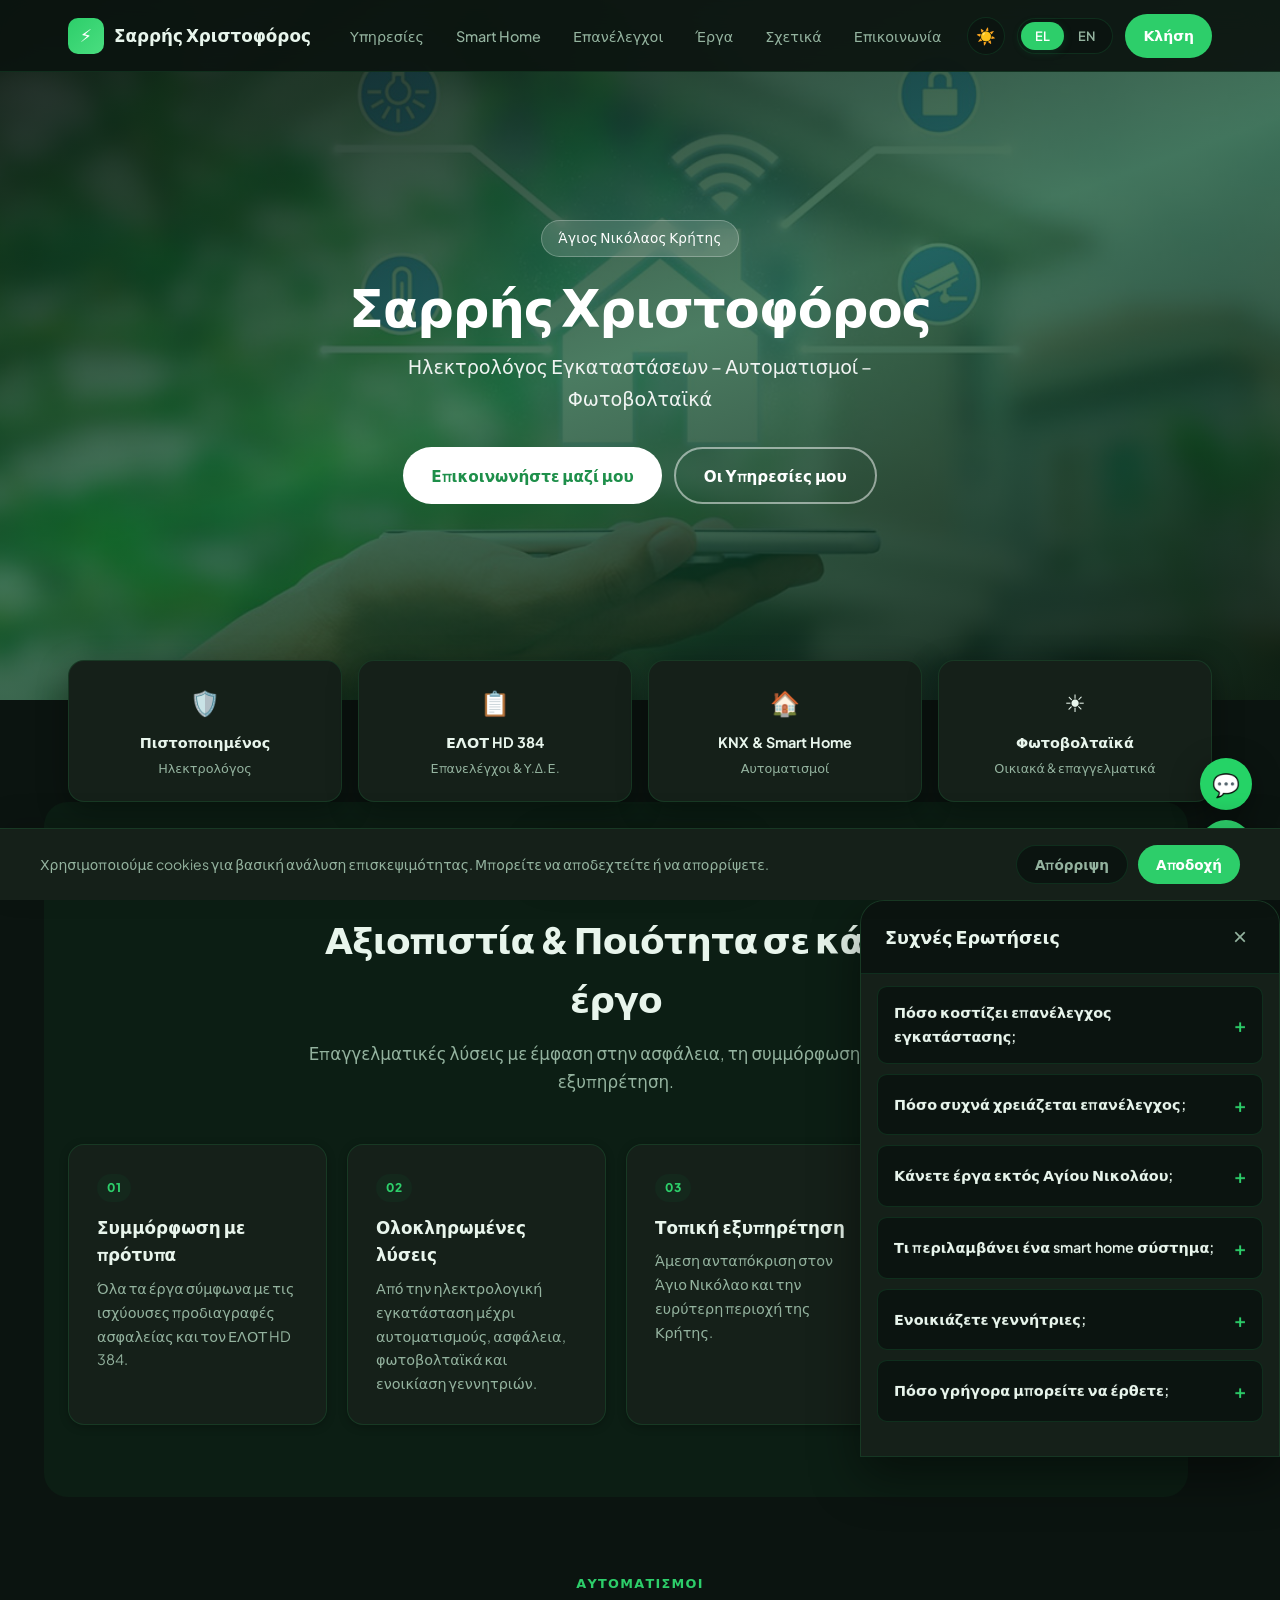
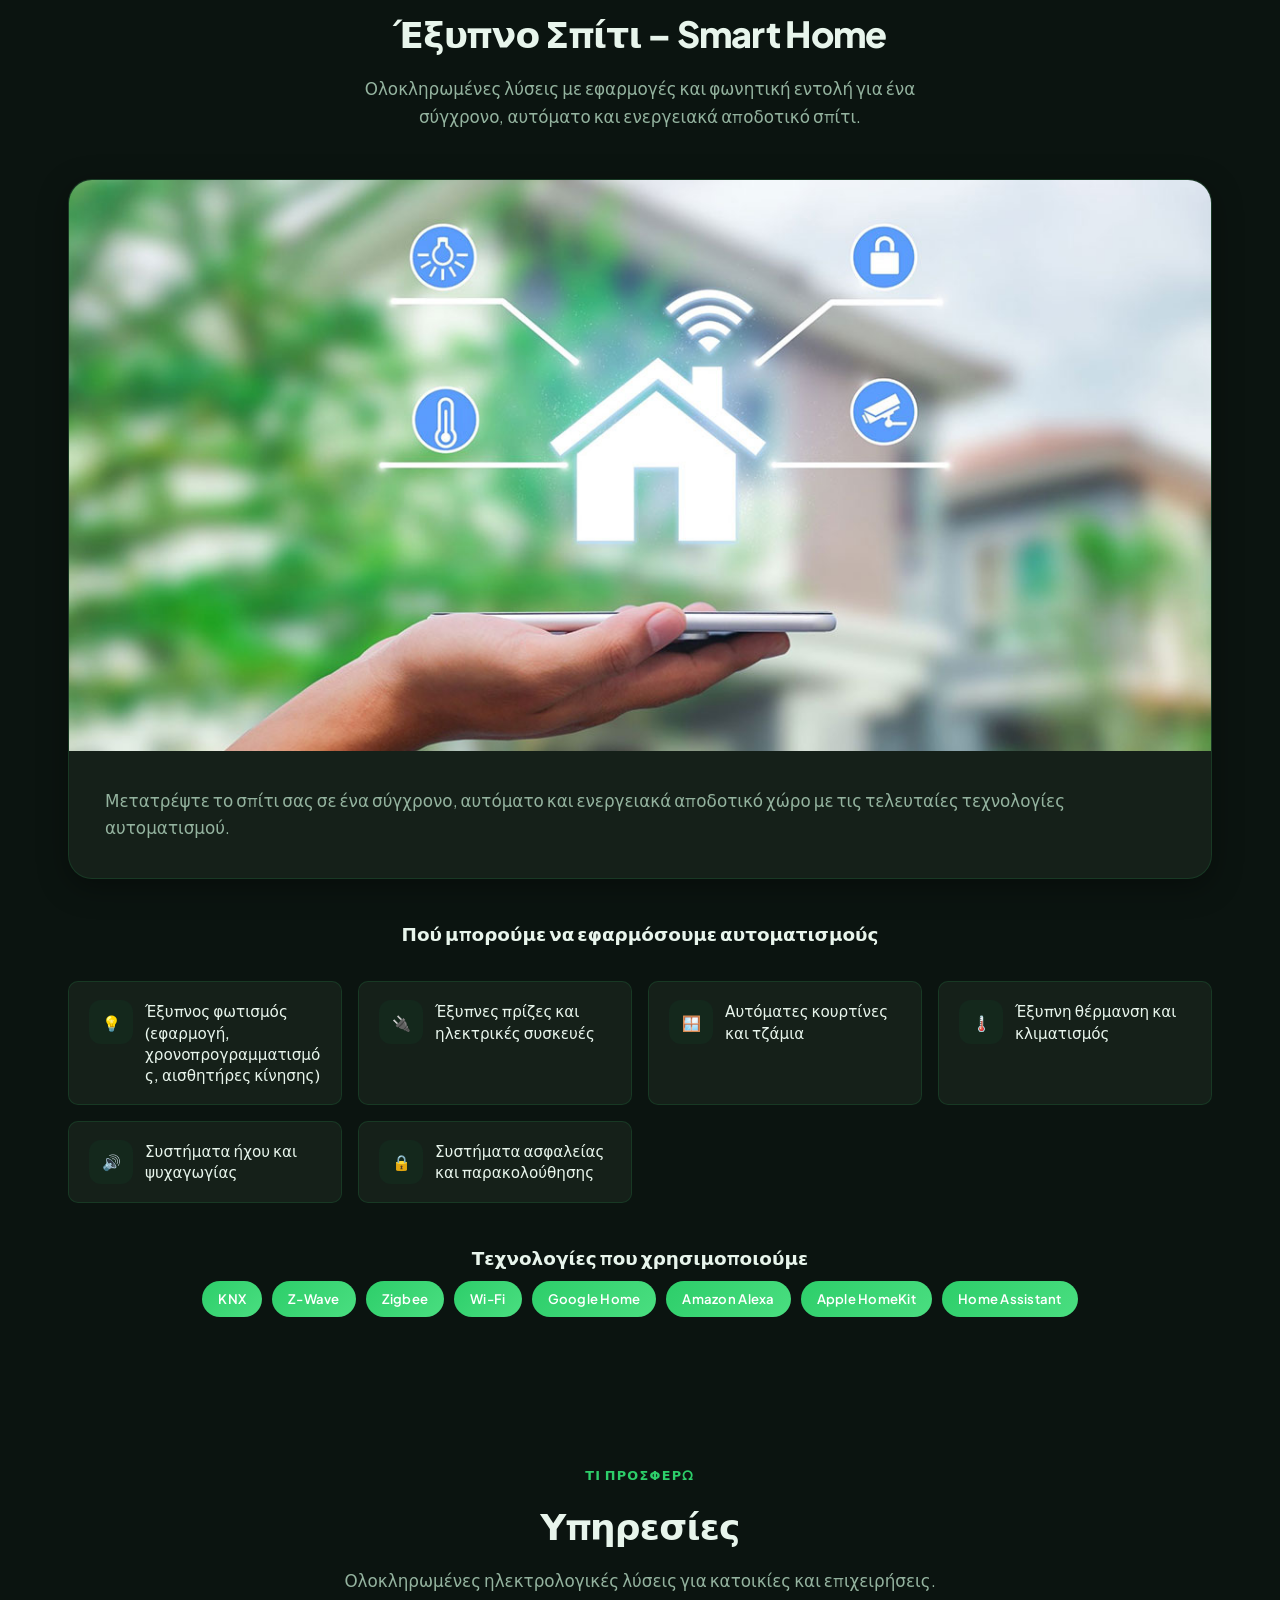
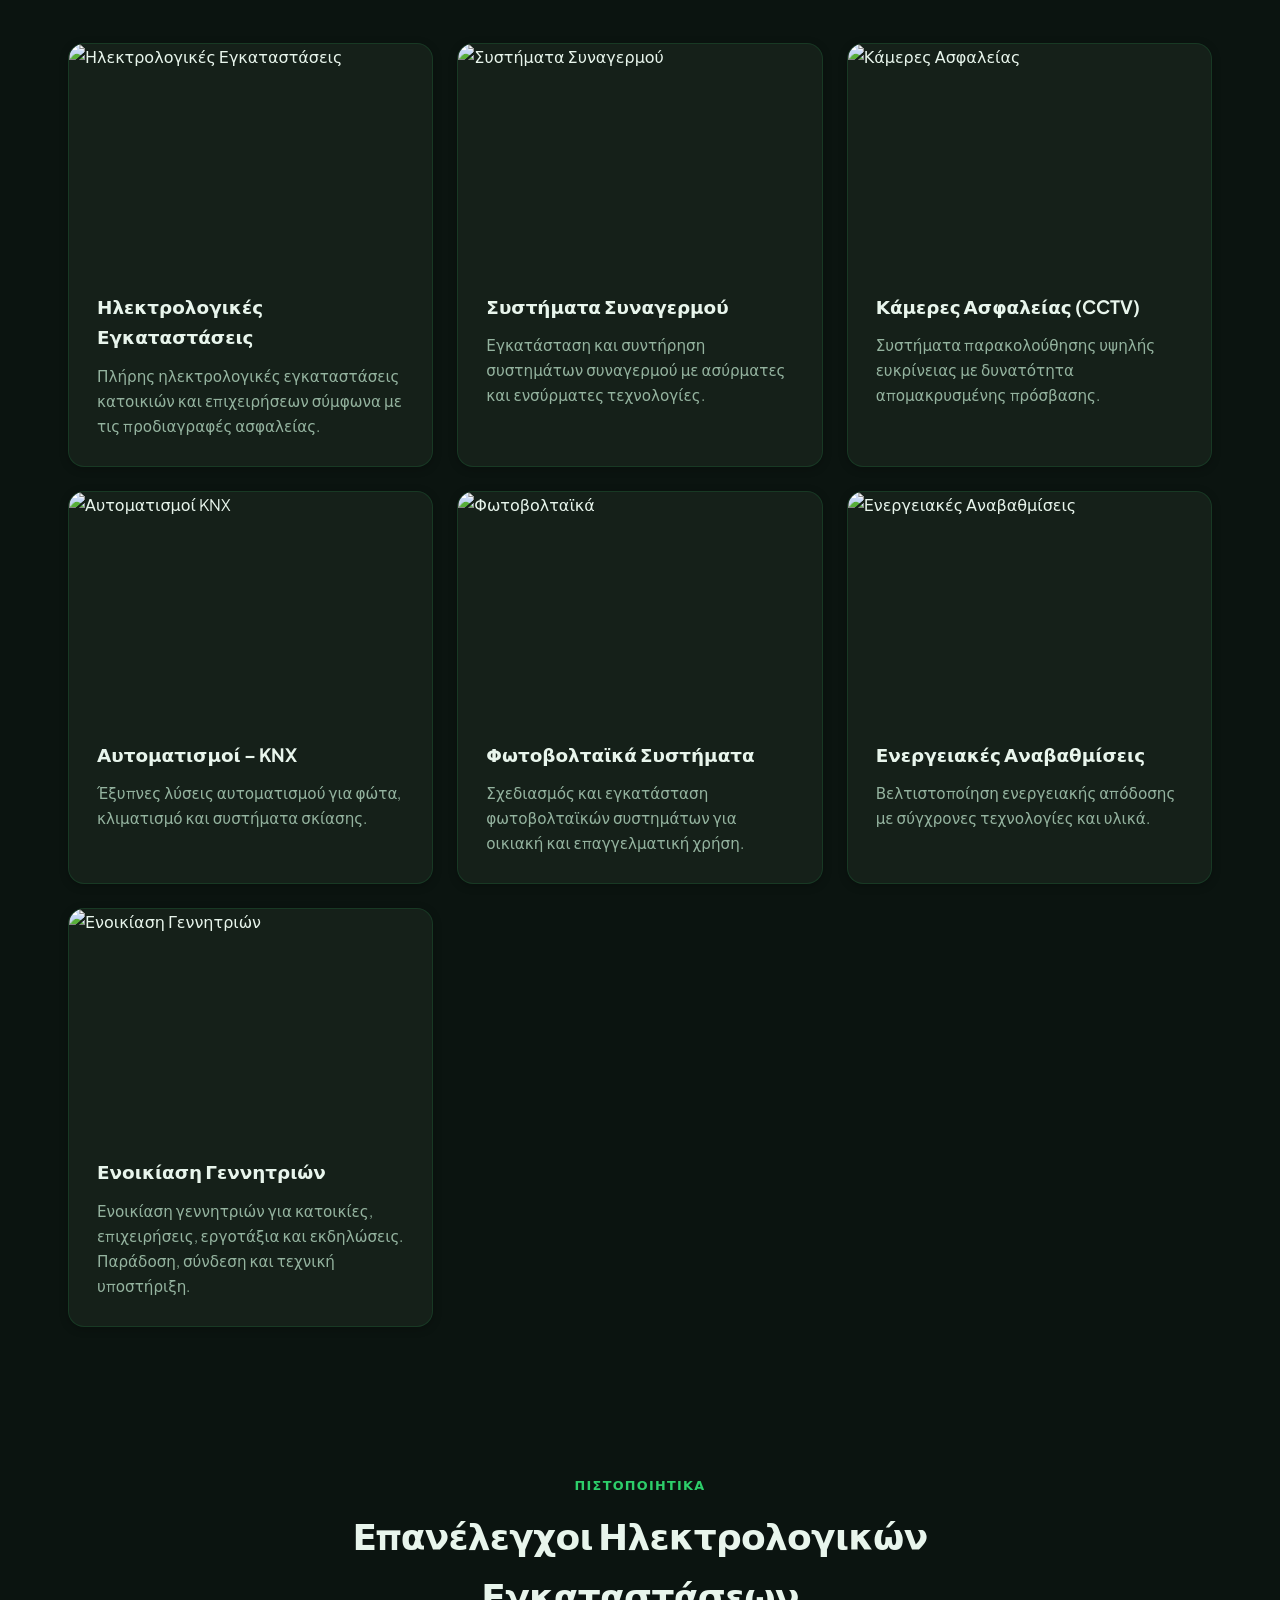
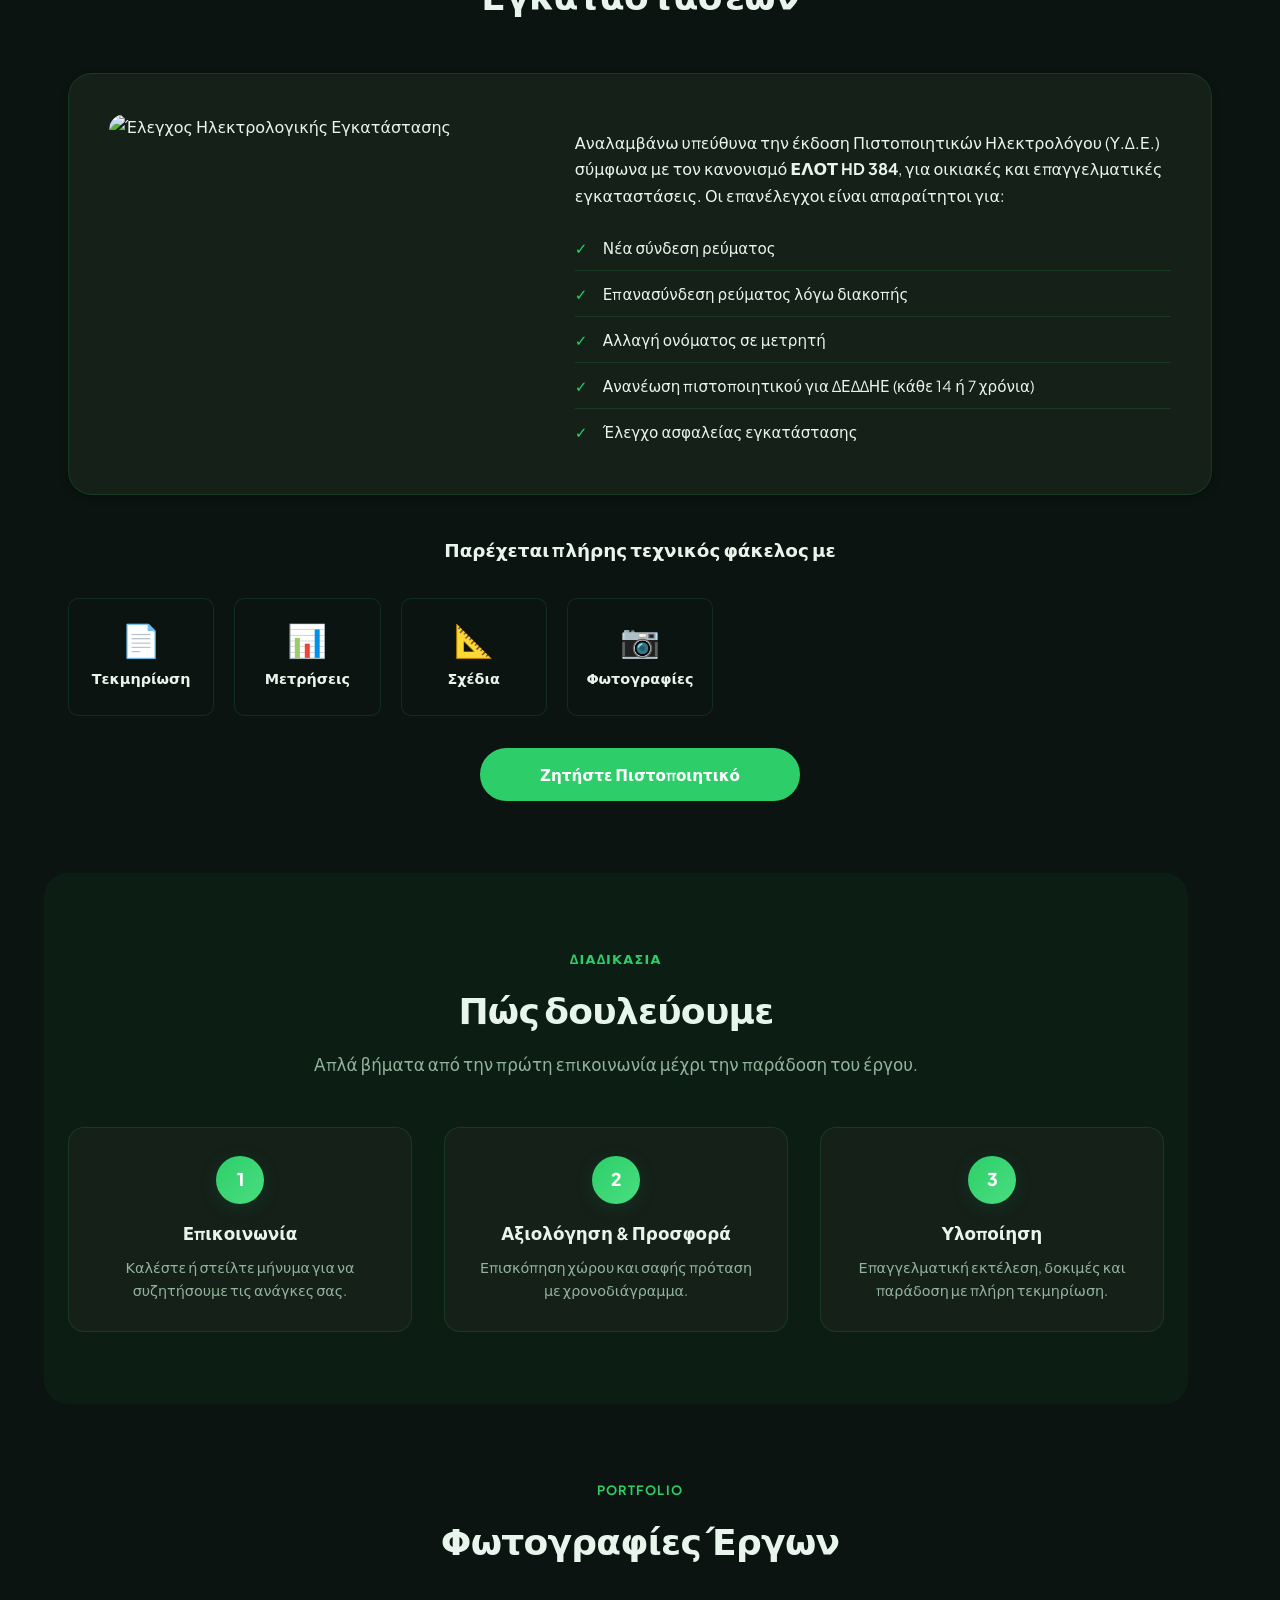
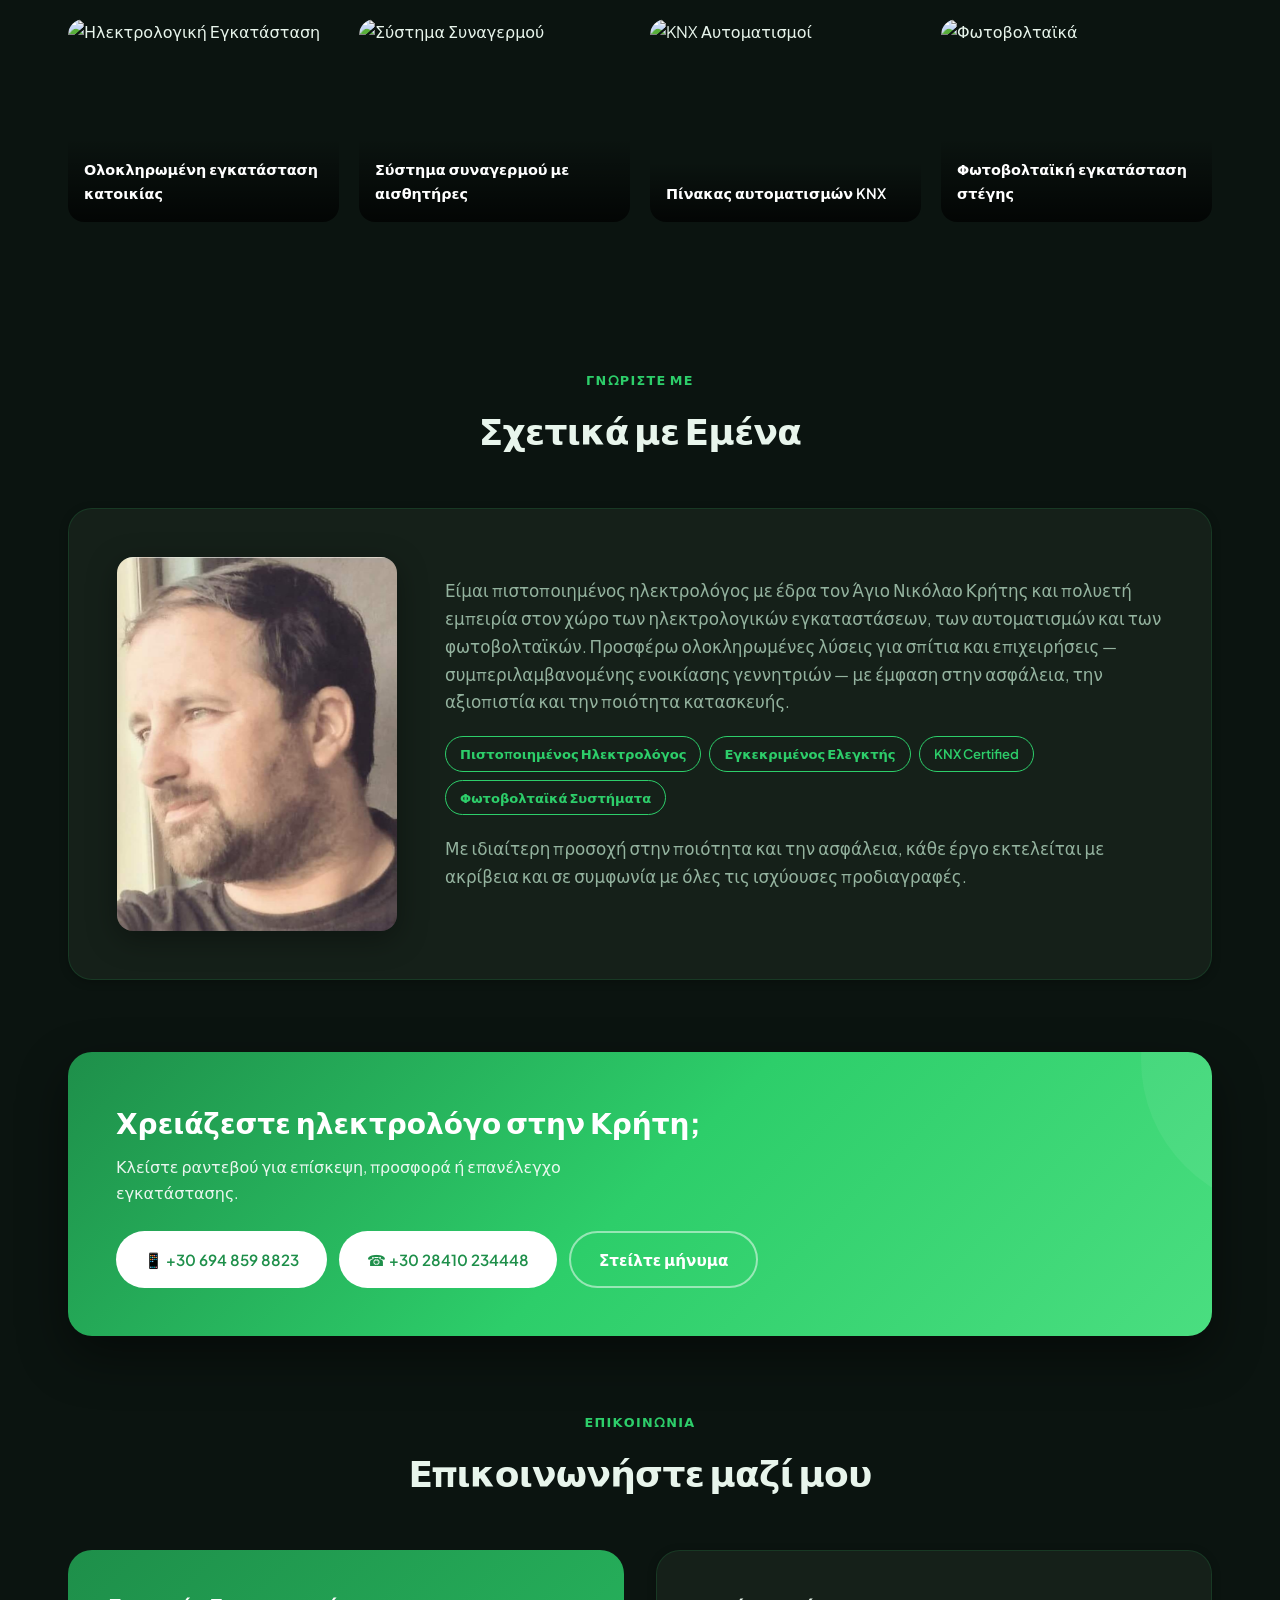
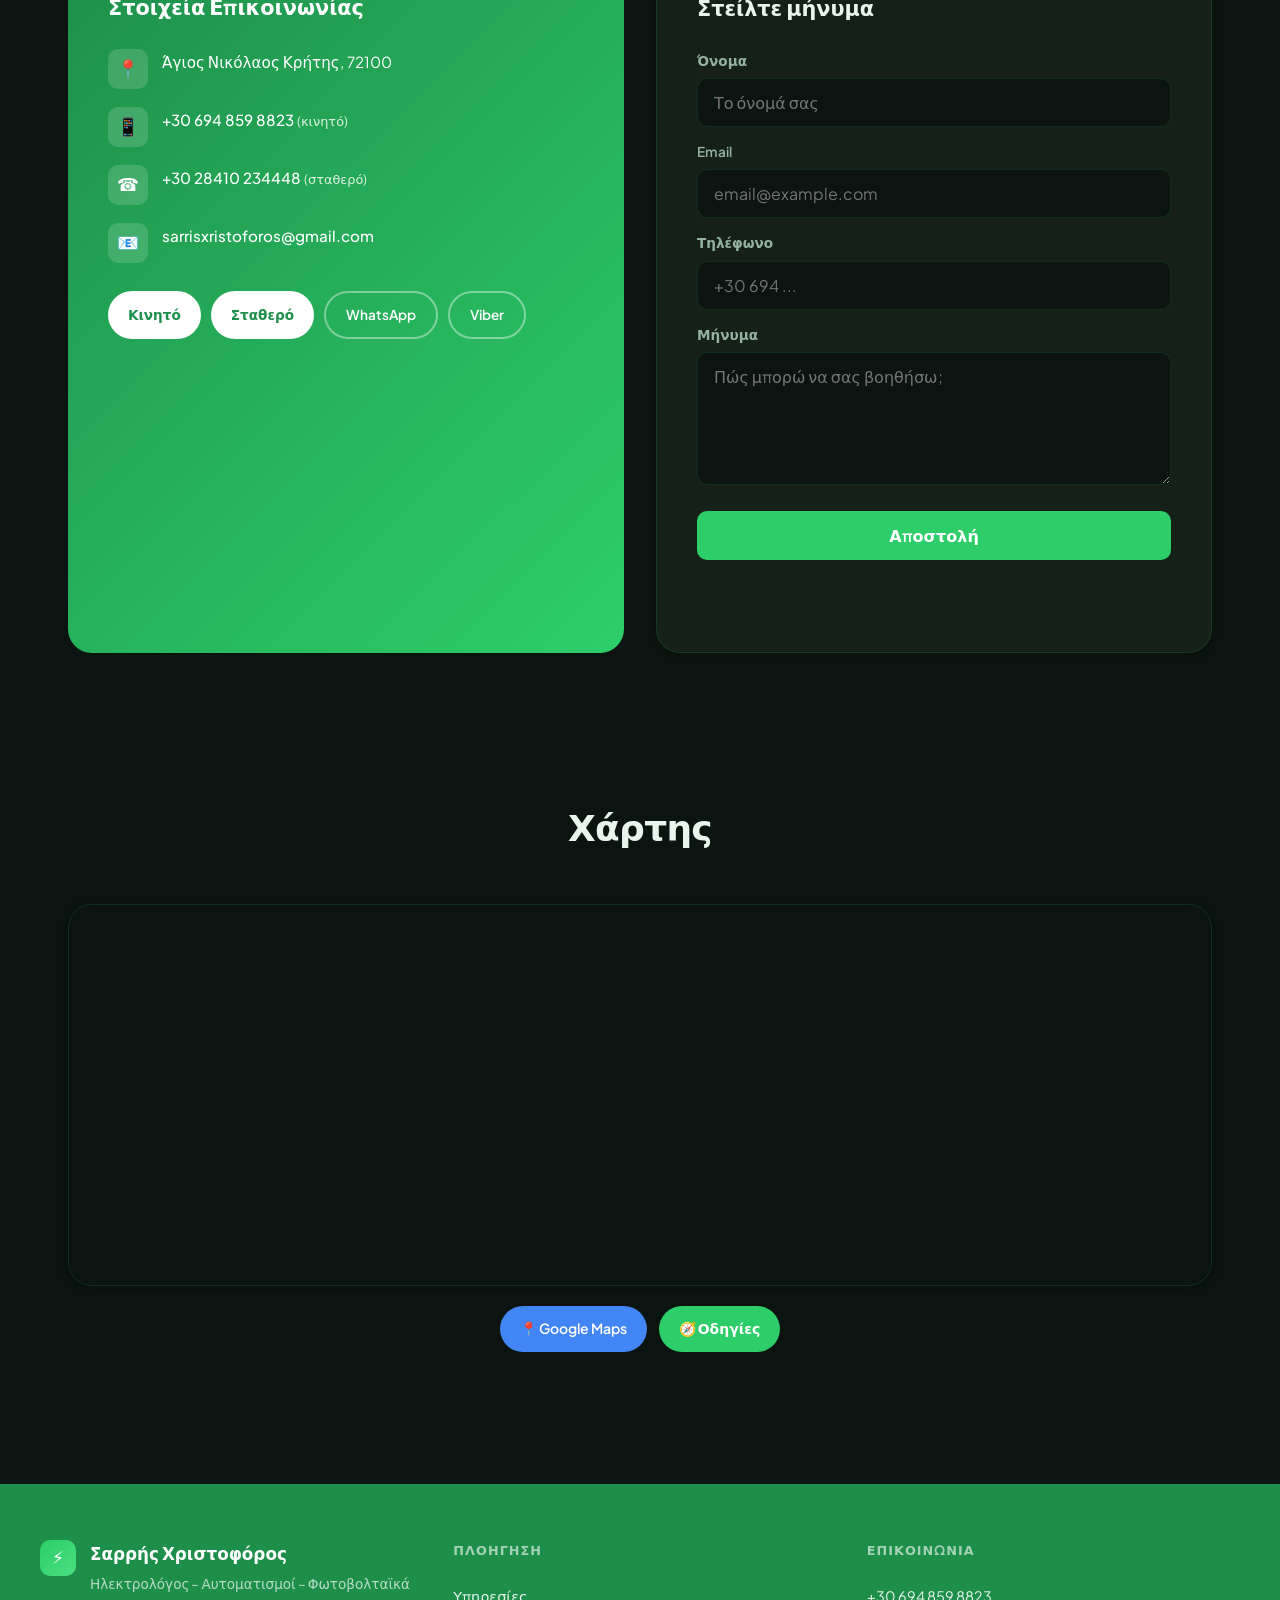
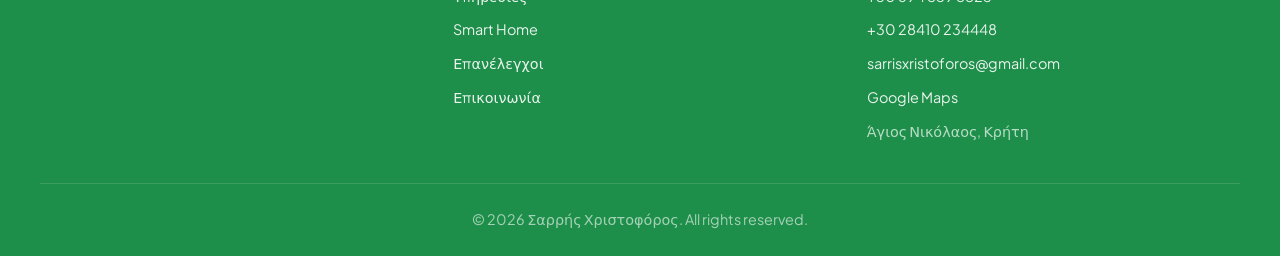
==== commit 24189434: "Add generator rental to services in Greek and English Co-authored-by: Cursor <cursoragent@cursor.com" ====
--- a/index.html
+++ b/index.html
@@ -3,10 +3,10 @@
 <head>
   <meta charset="utf-8"/>
   <meta name="viewport" content="width=device-width, initial-scale=1.0, viewport-fit=cover"/>
-  <meta name="description" content="Σαρρής Χριστοφόρος – Πιστοποιημένος ηλεκτρολόγος στον Άγιο Νικόλαο Κρήτης. Ηλεκτρολογικές εγκαταστάσεις, αυτοματισμοί KNX, φωτοβολταϊκά, smart home."/>
+  <meta name="description" content="Σαρρής Χριστοφόρος – Πιστοποιημένος ηλεκτρολόγος στον Άγιο Νικόλαο Κρήτης. Ηλεκτρολογικές εγκαταστάσεις, αυτοματισμοί KNX, φωτοβολταϊκά, smart home, ενοικίαση γεννητριών."/>
   <meta name="theme-color" content="#0b1410"/>
   <meta property="og:title" content="Σαρρής Χριστοφόρος | Ηλεκτρολόγος – Αυτοματισμοί – Φωτοβολταϊκά"/>
-  <meta property="og:description" content="Πιστοποιημένος ηλεκτρολόγος στον Άγιο Νικόλαο Κρήτης. Smart home, KNX, φωτοβολταϊκά, επανελέγχους ΕΛΟΤ HD 384."/>
+  <meta property="og:description" content="Πιστοποιημένος ηλεκτρολόγος στον Άγιο Νικόλαο Κρήτης. Smart home, KNX, φωτοβολταϊκά, ενοικίαση γεννητριών, επανελέγχους ΕΛΟΤ HD 384."/>
   <meta property="og:type" content="website"/>
   <meta property="og:url" content="https://papazachariakis.github.io/sarris-site/"/>
   <meta property="og:image" content="https://papazachariakis.github.io/sarris-site/header-smart-house.jpg"/>
@@ -39,7 +39,7 @@
       "addressCountry": "GR"
     },
     "url": "https://papazachariakis.github.io/sarris-site/",
-    "description": "Πιστοποιημένος ηλεκτρολόγος στον Άγιο Νικόλαο Κρήτης. Ηλεκτρολογικές εγκαταστάσεις, αυτοματισμοί KNX, smart home, φωτοβολταϊκά, επανελέγχους ΕΛΟΤ HD 384.",
+    "description": "Πιστοποιημένος ηλεκτρολόγος στον Άγιο Νικόλαο Κρήτης. Ηλεκτρολογικές εγκαταστάσεις, αυτοματισμοί KNX, smart home, φωτοβολταϊκά, ενοικίαση γεννητριών, επανελέγχους ΕΛΟΤ HD 384.",
     "areaServed": "Κρήτη",
     "priceRange": "€€",
     "dateModified": "2026-06-24"
@@ -70,7 +70,7 @@
       </ul>
 
       <div class="nav-actions">
-        <button type="button" class="theme-toggle" aria-label="Σκοτεινό θέμα">🌙</button>
+        <button type="button" class="theme-toggle" aria-label="Φωτεινό θέμα">☀️</button>
         <div class="lang-toggle" role="group" aria-label="Επιλογή γλώσσας">
           <button type="button" class="active" data-lang="lang-el">EL</button>
           <button type="button" data-lang="lang-en">EN</button>
@@ -137,7 +137,7 @@
           <article class="why-card">
             <span class="why-num">02</span>
             <h3>Ολοκληρωμένες λύσεις</h3>
-            <p>Από την ηλεκτρολογική εγκατάσταση μέχρι αυτοματισμούς, ασφάλεια και φωτοβολταϊκά.</p>
+            <p>Από την ηλεκτρολογική εγκατάσταση μέχρι αυτοματισμούς, ασφάλεια, φωτοβολταϊκά και ενοικίαση γεννητριών.</p>
           </article>
           <article class="why-card">
             <span class="why-num">03</span>
@@ -257,6 +257,13 @@
             <div class="card-body">
               <h3>Ενεργειακές Αναβαθμίσεις</h3>
               <p>Βελτιστοποίηση ενεργειακής απόδοσης με σύγχρονες τεχνολογίες και υλικά.</p>
+            </div>
+          </article>
+          <article class="card reveal">
+            <img loading="lazy" decoding="async" class="card-img" src="https://images.unsplash.com/photo-1473341304170-971dccb5ac1e?ixlib=rb-4.0.3&auto=format&fit=crop&w=1000&q=80" alt="Ενοικίαση Γεννητριών"/>
+            <div class="card-body">
+              <h3>Ενοικίαση Γεννητριών</h3>
+              <p>Ενοικίαση γεννητριών για κατοικίες, επιχειρήσεις, εργοτάξια και εκδηλώσεις. Παράδοση, σύνδεση και τεχνική υποστήριξη.</p>
             </div>
           </article>
         </div>
@@ -368,7 +375,7 @@
         <div class="about-block reveal">
           <img loading="lazy" decoding="async" class="profile-img" src="sarris.jpg" alt="Σαρρής Χριστοφόρος"/>
           <div class="about-text">
-            <p>Είμαι πιστοποιημένος ηλεκτρολόγος με έδρα τον Άγιο Νικόλαο Κρήτης και πολυετή εμπειρία στον χώρο των ηλεκτρολογικών εγκαταστάσεων, των αυτοματισμών και των φωτοβολταϊκών. Προσφέρω ολοκληρωμένες λύσεις για σπίτια και επιχειρήσεις, με έμφαση στην ασφάλεια, την αξιοπιστία και την ποιότητα κατασκευής.</p>
+            <p>Είμαι πιστοποιημένος ηλεκτρολόγος με έδρα τον Άγιο Νικόλαο Κρήτης και πολυετή εμπειρία στον χώρο των ηλεκτρολογικών εγκαταστάσεων, των αυτοματισμών και των φωτοβολταϊκών. Προσφέρω ολοκληρωμένες λύσεις για σπίτια και επιχειρήσεις — συμπεριλαμβανομένης ενοικίασης γεννητριών — με έμφαση στην ασφάλεια, την αξιοπιστία και την ποιότητα κατασκευής.</p>
             <div class="cert-badges">
               <span class="badge-outline">Πιστοποιημένος Ηλεκτρολόγος</span>
               <span class="badge-outline">Εγκεκριμένος Ελεγκτής</span>
@@ -532,7 +539,7 @@
           <article class="why-card">
             <span class="why-num">02</span>
             <h3>End-to-end solutions</h3>
-            <p>From electrical installations to automations, security, and photovoltaics.</p>
+            <p>From electrical installations to automations, security, photovoltaics, and generator rental.</p>
           </article>
           <article class="why-card">
             <span class="why-num">03</span>
@@ -650,6 +657,13 @@
             <div class="card-body">
               <h3>Energy Upgrades</h3>
               <p>Improve energy efficiency using modern technologies and materials.</p>
+            </div>
+          </article>
+          <article class="card reveal">
+            <img loading="lazy" decoding="async" class="card-img" src="https://images.unsplash.com/photo-1473341304170-971dccb5ac1e?ixlib=rb-4.0.3&auto=format&fit=crop&w=1000&q=80" alt="Generator Rental"/>
+            <div class="card-body">
+              <h3>Generator Rental</h3>
+              <p>Generator hire for homes, businesses, construction sites, and events. Delivery, connection, and technical support.</p>
             </div>
           </article>
         </div>
@@ -757,7 +771,7 @@
         <div class="about-block reveal">
           <img loading="lazy" decoding="async" class="profile-img" src="sarris.jpg" alt="Sarris Christoforos"/>
           <div class="about-text">
-            <p>I am a certified electrician based in Agios Nikolaos, Crete, with many years of experience in electrical installations, automation, and photovoltaics. I provide comprehensive solutions for homes and businesses, emphasizing safety, reliability, and top-quality construction.</p>
+            <p>I am a certified electrician based in Agios Nikolaos, Crete, with many years of experience in electrical installations, automation, and photovoltaics. I provide comprehensive solutions for homes and businesses — including generator rental — emphasizing safety, reliability, and top-quality construction.</p>
             <div class="cert-badges">
               <span class="badge-outline">Certified Electrician</span>
               <span class="badge-outline">Approved Inspector</span>
@@ -925,6 +939,10 @@
         <p data-faq-a-el="Φωτισμός, θέρμανση/κλιματισμός, πρίζες, σκίαση, ασφάλεια και φωνητικό έλεγχο — προσαρμοσμένα στις ανάγκες σας με KNX, Zigbee, Wi-Fi κ.ά." data-faq-a-en="Lighting, heating/AC, plugs, shading, security and voice control — tailored to your needs with KNX, Zigbee, Wi-Fi, etc.">Φωτισμός, θέρμανση/κλιματισμός, πρίζες, σκίαση, ασφάλεια και φωνητικό έλεγχο — προσαρμοσμένα στις ανάγκες σας με KNX, Zigbee, Wi-Fi κ.ά.</p>
       </details>
       <details class="faq-item">
+        <summary data-faq-q-el="Ενοικιάζετε γεννήτριες;" data-faq-q-en="Do you rent generators?">Ενοικιάζετε γεννήτριες;</summary>
+        <p data-faq-a-el="Ναι. Διαθέτω γεννήτριες για ενοικίαση σε κατοικίες, επιχειρήσεις, εργοτάξια και εκδηλώσεις. Επικοινωνήστε μαζί μου για διαθεσιμότητα, ισχύ και τιμές." data-faq-a-en="Yes. I offer generator rental for homes, businesses, construction sites, and events. Contact me for availability, power ratings, and pricing.">Ναι. Διαθέτω γεννήτριες για ενοικίαση σε κατοικίες, επιχειρήσεις, εργοτάξια και εκδηλώσεις. Επικοινωνήστε μαζί μου για διαθεσιμότητα, ισχύ και τιμές.</p>
+      </details>
+      <details class="faq-item">
         <summary data-faq-q-el="Πόσο γρήγορα μπορείτε να έρθετε;" data-faq-q-en="How quickly can you come?">Πόσο γρήγορα μπορείτε να έρθετε;</summary>
         <p data-faq-a-el="Για επείγοντα θέματα καλέστε απευθείας. Για προγραμματισμένα έργα συνήθως εντός λίγων ημερών." data-faq-a-en="For urgent matters call directly. For scheduled work, usually within a few days.">Για επείγοντα θέματα καλέστε απευθείας. Για προγραμματισμένα έργα συνήθως εντός λίγων ημερών.</p>
       </details>
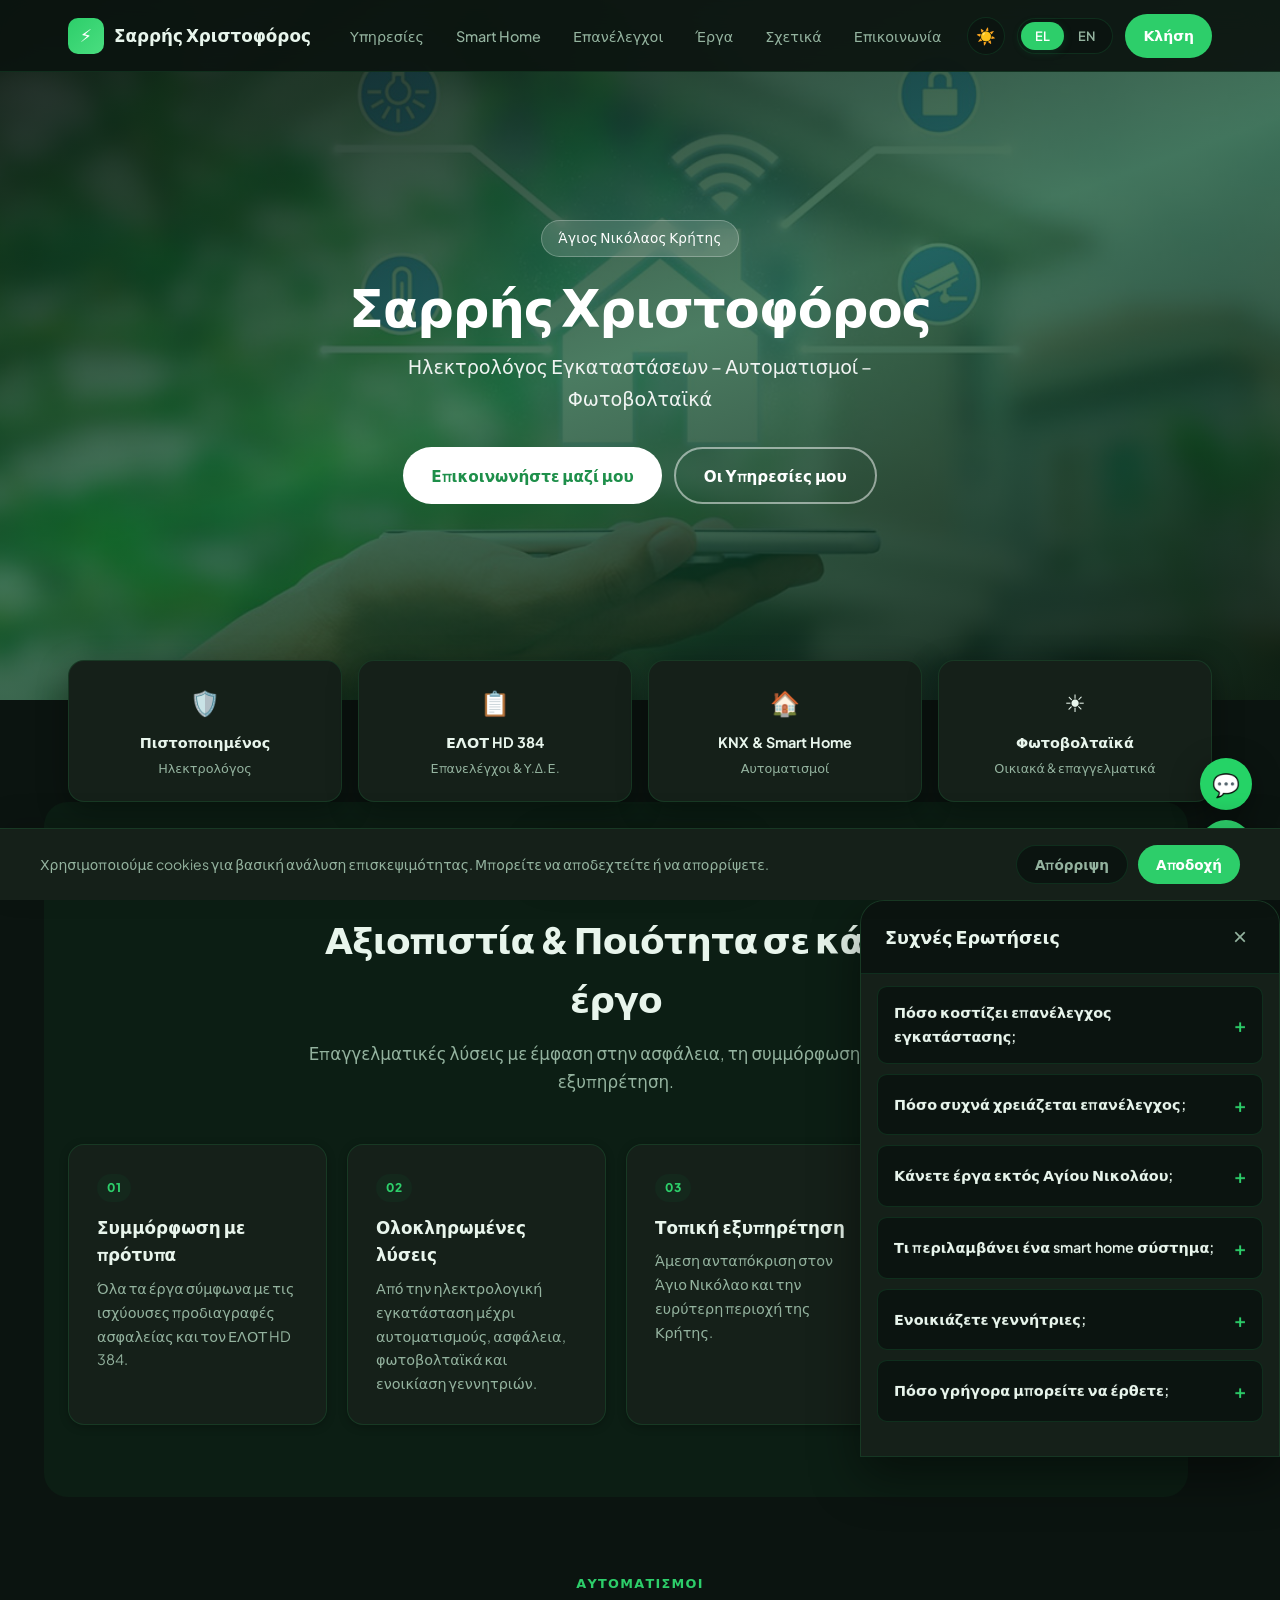
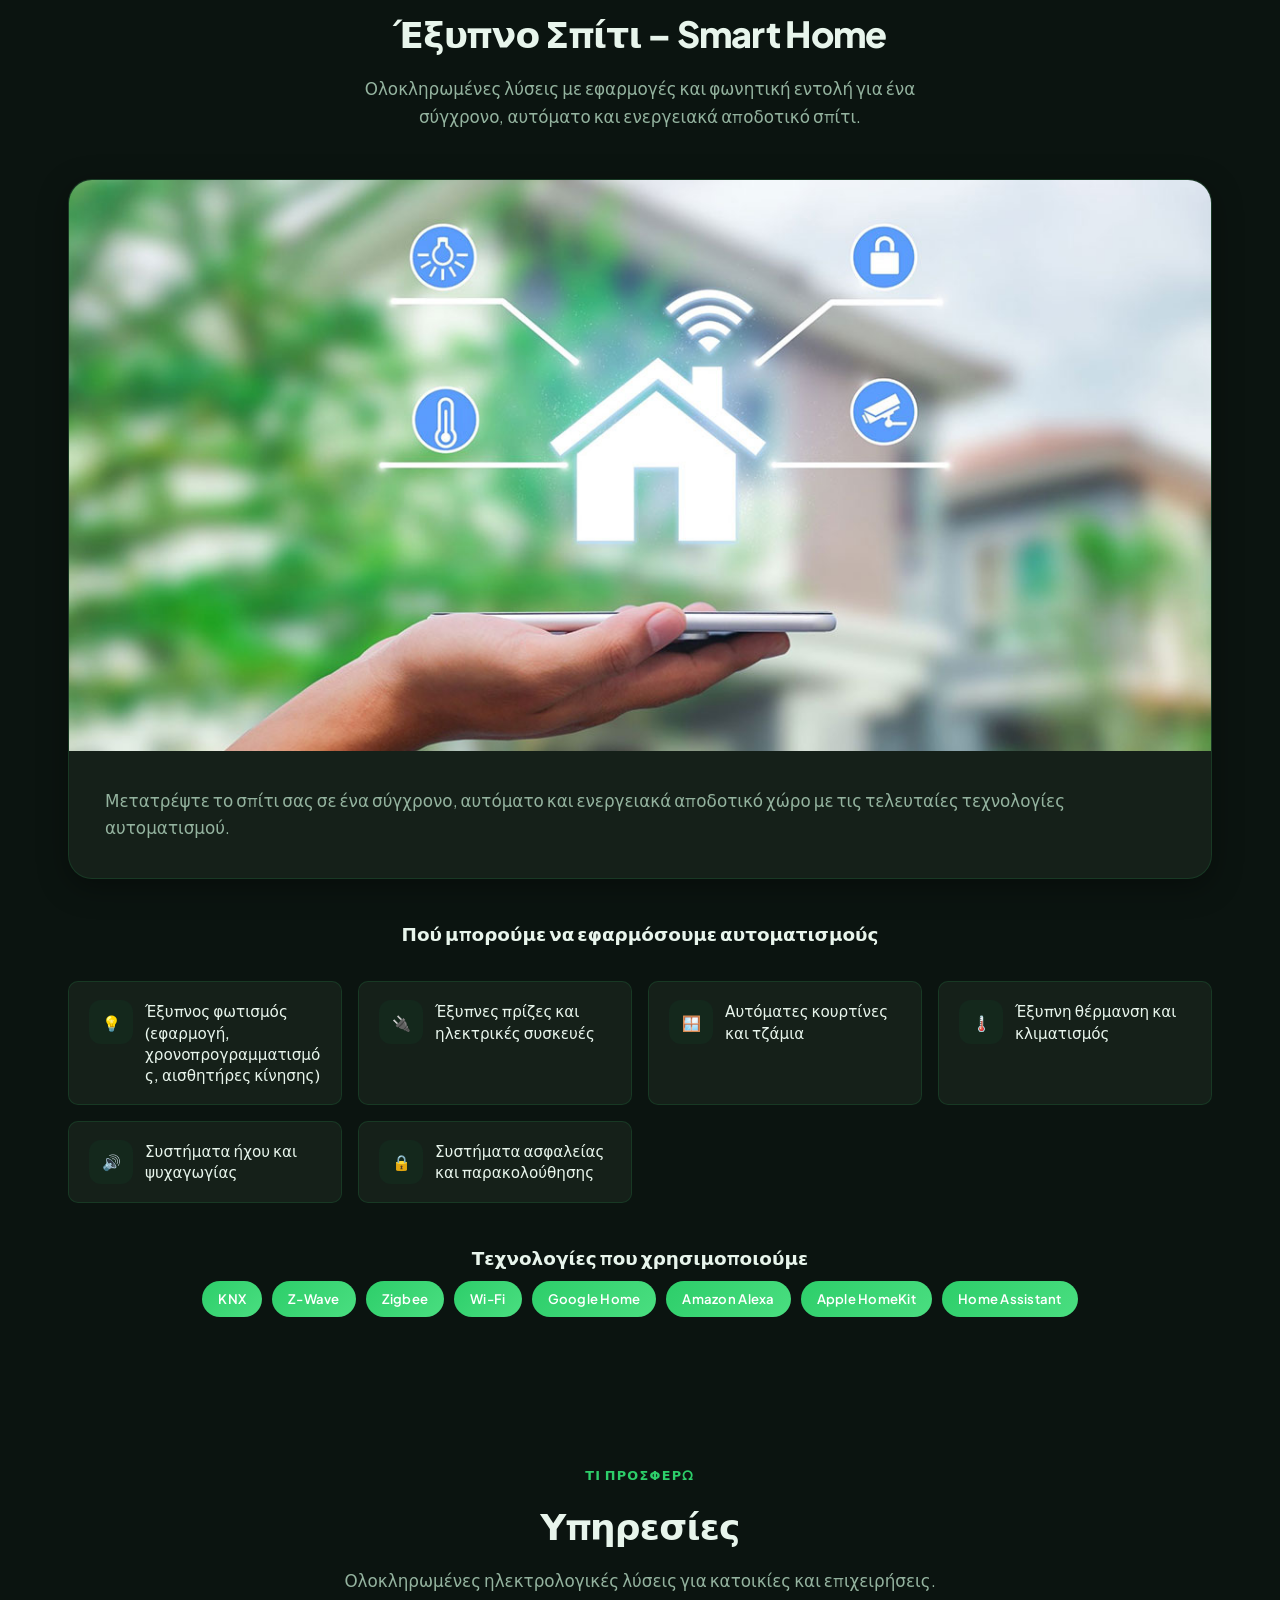
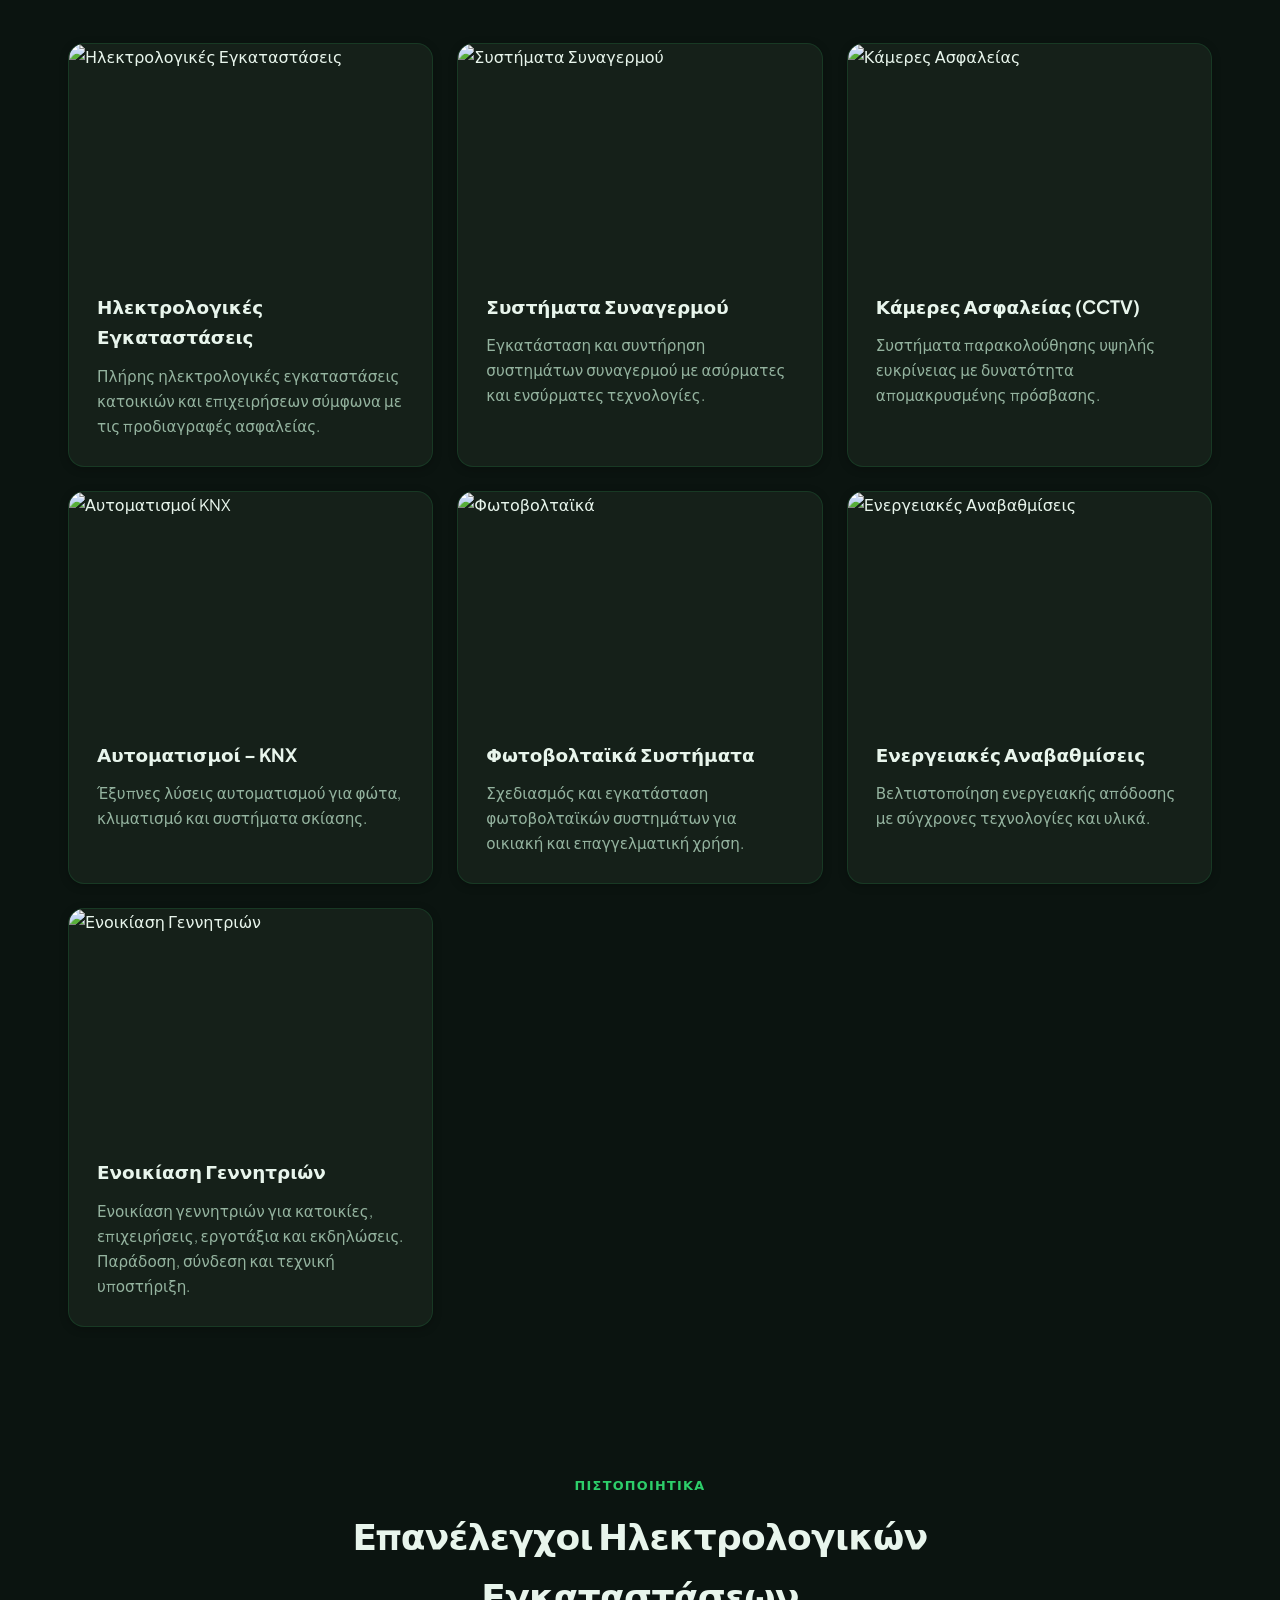
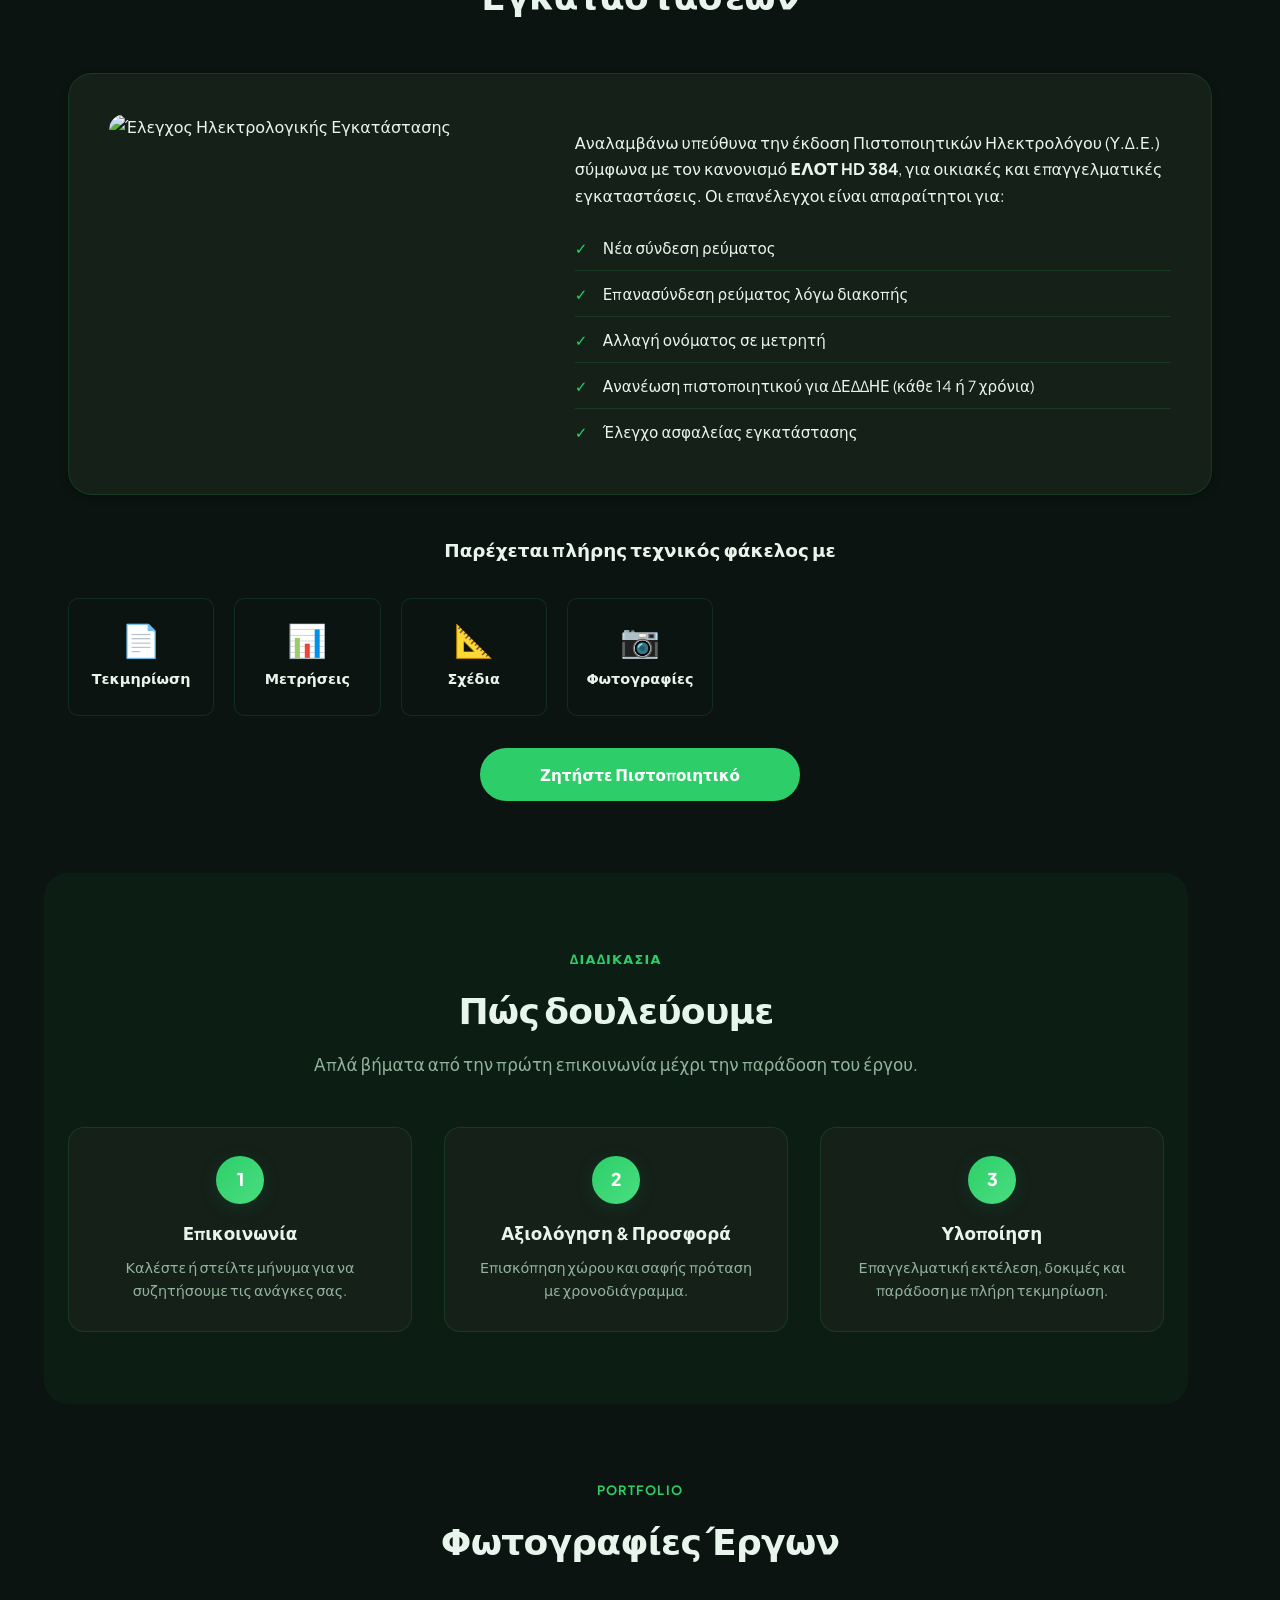
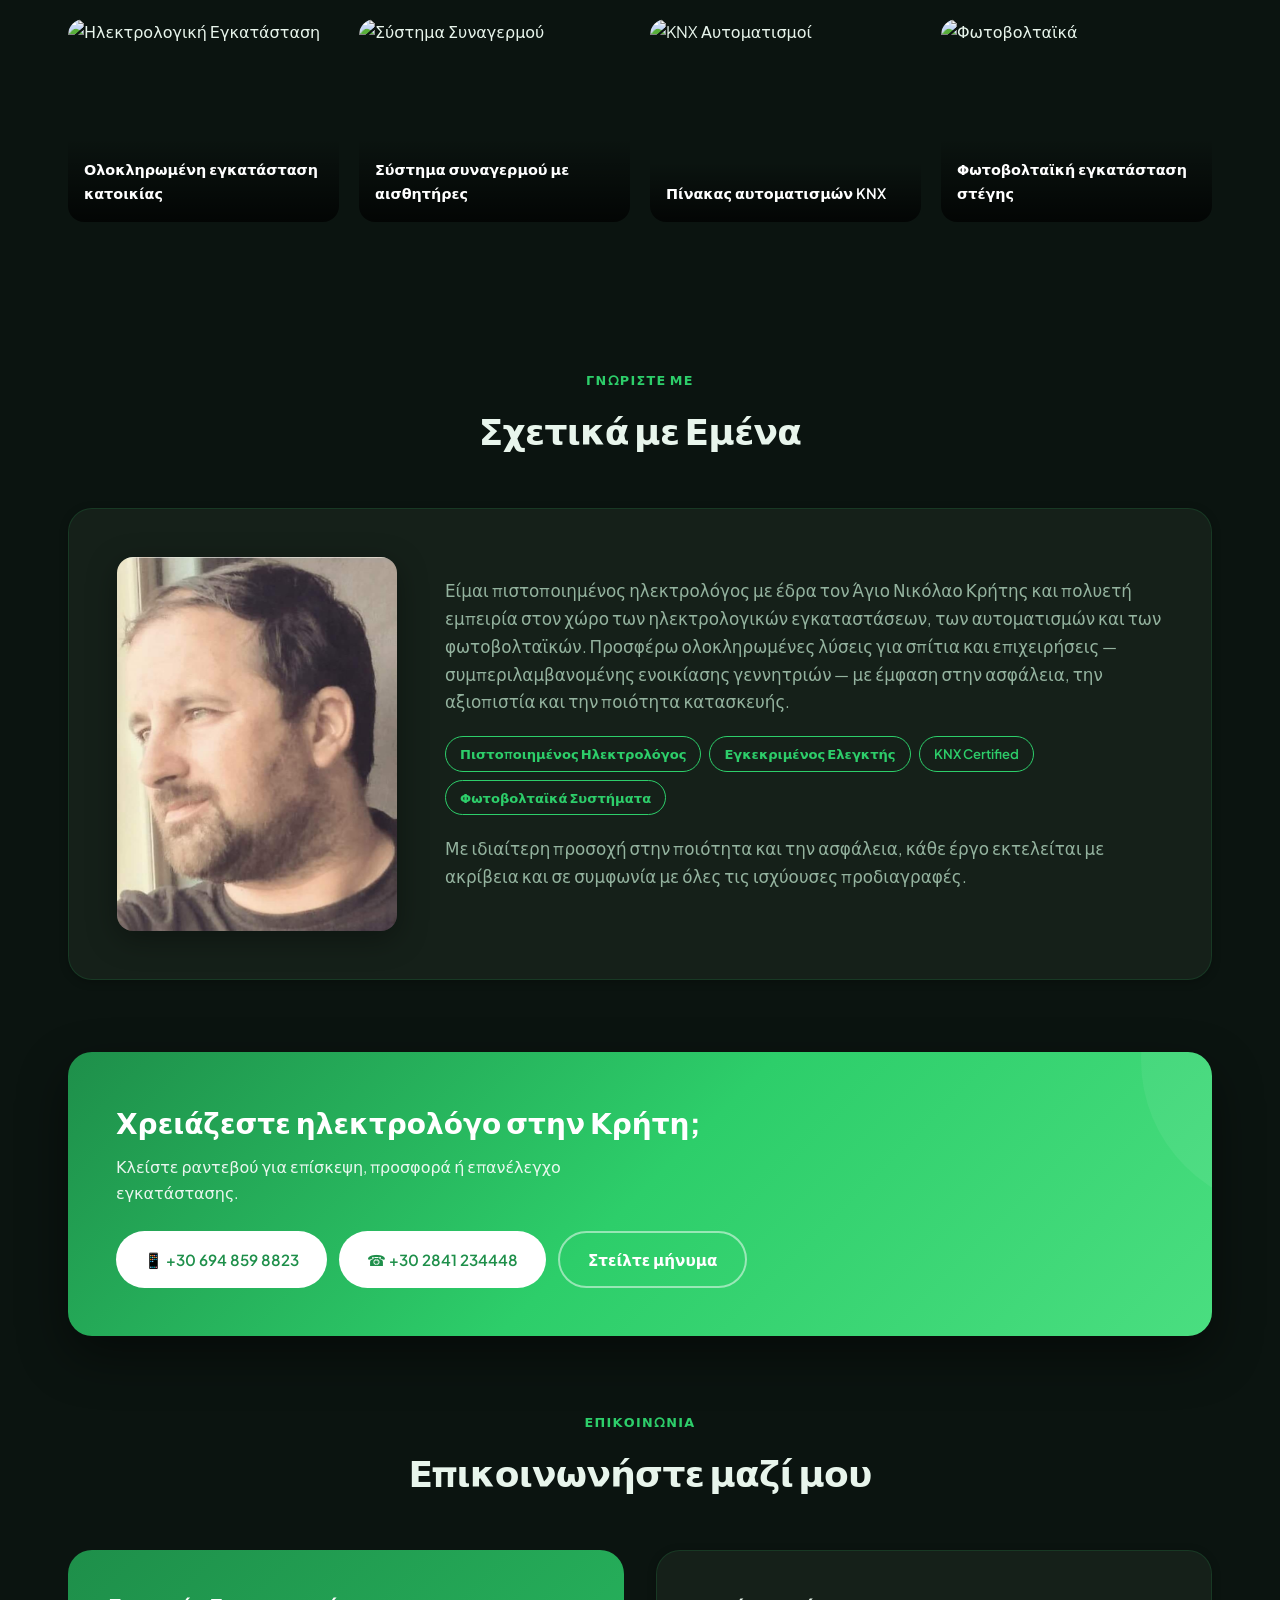
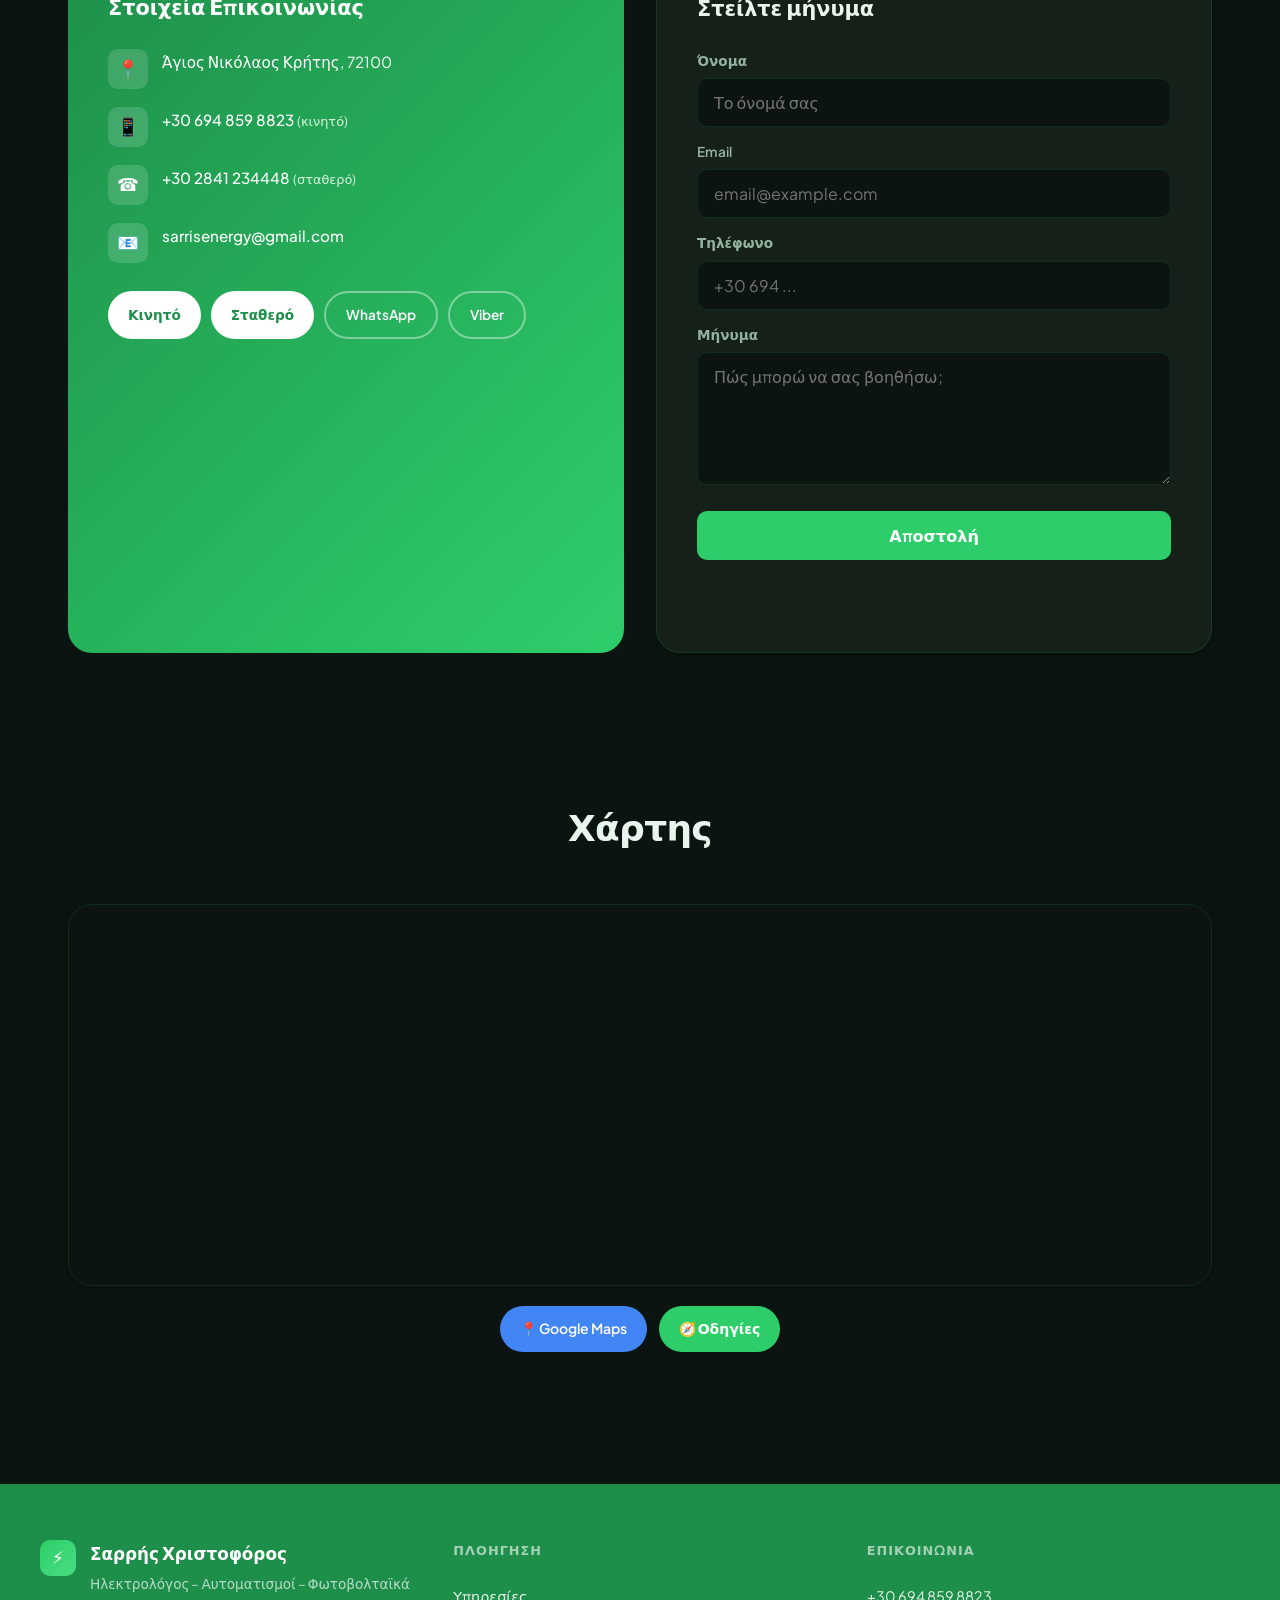
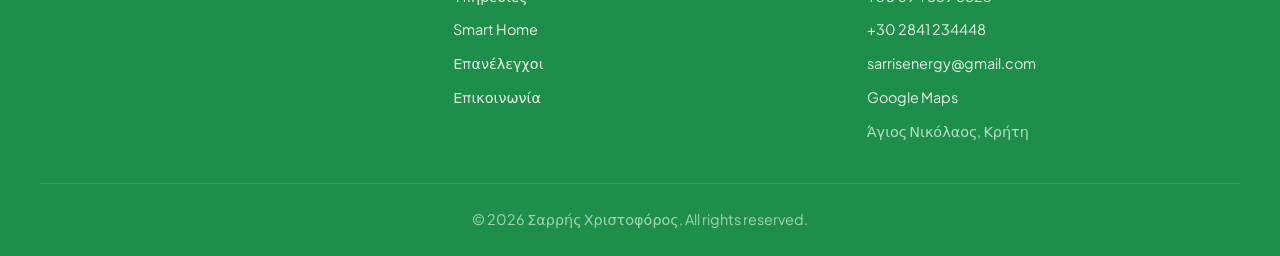
==== commit 4c72045d: "Update landline and email contact details Co-authored-by: Cursor <cursoragent@cursor.com>" ====
--- a/index.html
+++ b/index.html
@@ -8,15 +8,15 @@
   <meta property="og:title" content="Σαρρής Χριστοφόρος | Ηλεκτρολόγος – Αυτοματισμοί – Φωτοβολταϊκά"/>
   <meta property="og:description" content="Πιστοποιημένος ηλεκτρολόγος στον Άγιο Νικόλαο Κρήτης. Smart home, KNX, φωτοβολταϊκά, ενοικίαση γεννητριών, επανελέγχους ΕΛΟΤ HD 384."/>
   <meta property="og:type" content="website"/>
-  <meta property="og:url" content="https://papazachariakis.github.io/sarris-site/"/>
-  <meta property="og:image" content="https://papazachariakis.github.io/sarris-site/header-smart-house.jpg"/>
+  <meta property="og:url" content="https://sarrisenergy.gr/"/>
+  <meta property="og:image" content="https://sarrisenergy.gr/header-smart-house.jpg"/>
   <meta property="og:locale" content="el_GR"/>
   <title>Σαρρής Χριστοφόρος | Ηλεκτρολόγος – Αυτοματισμοί – Φωτοβολταϊκά</title>
-  <link rel="canonical" href="https://papazachariakis.github.io/sarris-site/"/>
-  <link rel="sitemap" type="application/xml" title="Sitemap" href="https://papazachariakis.github.io/sarris-site/sitemap.xml"/>
-  <link rel="alternate" hreflang="el" href="https://papazachariakis.github.io/sarris-site/"/>
-  <link rel="alternate" hreflang="en" href="https://papazachariakis.github.io/sarris-site/"/>
-  <link rel="alternate" hreflang="x-default" href="https://papazachariakis.github.io/sarris-site/"/>
+  <link rel="canonical" href="https://sarrisenergy.gr/"/>
+  <link rel="sitemap" type="application/xml" title="Sitemap" href="https://sarrisenergy.gr/sitemap.xml"/>
+  <link rel="alternate" hreflang="el" href="https://sarrisenergy.gr/"/>
+  <link rel="alternate" hreflang="en" href="https://sarrisenergy.gr/"/>
+  <link rel="alternate" hreflang="x-default" href="https://sarrisenergy.gr/"/>
   <link rel="icon" href="data:image/svg+xml,%3Csvg xmlns='http://www.w3.org/2000/svg' viewBox='0 0 100 100'%3E%3Crect width='100' height='100' rx='22' fill='%230f6b3a'/%3E%3Ctext x='50' y='68' font-size='52' text-anchor='middle' fill='white'%3E%E2%9A%A1%3C/text%3E%3C/svg%3E"/>
   <link rel="preload" href="header-smart-house.jpg" as="image"/>
   <link rel="preconnect" href="https://fonts.googleapis.com"/>
@@ -28,9 +28,9 @@
     "@context": "https://schema.org",
     "@type": "Electrician",
     "name": "Σαρρής Χριστοφόρος",
-    "image": "https://papazachariakis.github.io/sarris-site/sarris.jpg",
-    "telephone": ["+306948598823", "+3028410234448"],
-    "email": "sarrisxristoforos@gmail.com",
+    "image": "https://sarrisenergy.gr/sarris.jpg",
+    "telephone": ["+306948598823", "+302841234448"],
+    "email": "sarrisenergy@gmail.com",
     "address": {
       "@type": "PostalAddress",
       "addressLocality": "Άγιος Νικόλαος",
@@ -38,11 +38,11 @@
       "postalCode": "72100",
       "addressCountry": "GR"
     },
-    "url": "https://papazachariakis.github.io/sarris-site/",
+    "url": "https://sarrisenergy.gr/",
     "description": "Πιστοποιημένος ηλεκτρολόγος στον Άγιο Νικόλαο Κρήτης. Ηλεκτρολογικές εγκαταστάσεις, αυτοματισμοί KNX, smart home, φωτοβολταϊκά, ενοικίαση γεννητριών, επανελέγχους ΕΛΟΤ HD 384.",
     "areaServed": "Κρήτη",
     "priceRange": "€€",
-    "dateModified": "2026-06-24"
+    "dateModified": "2026-08-18"
   }
   </script>
 </head>
@@ -396,7 +396,7 @@
           </div>
           <div class="cta-banner-actions">
             <a class="btn btn-primary" href="tel:+306948598823">📱 +30 694 859 8823</a>
-            <a class="btn btn-primary" href="tel:+3028410234448">☎️ +30 28410 234448</a>
+            <a class="btn btn-primary" href="tel:+302841234448">☎️ +30 2841 234448</a>
             <a class="btn btn-outline" href="#contact">Στείλτε μήνυμα</a>
           </div>
         </div>
@@ -421,15 +421,15 @@
             </div>
             <div class="contact-detail">
               <span class="contact-detail-icon">☎️</span>
-              <a href="tel:+3028410234448">+30 28410 234448 <span class="phone-label">(σταθερό)</span></a>
+              <a href="tel:+302841234448">+30 2841 234448 <span class="phone-label">(σταθερό)</span></a>
             </div>
             <div class="contact-detail">
               <span class="contact-detail-icon">📧</span>
-              <a href="mailto:sarrisxristoforos@gmail.com">sarrisxristoforos@gmail.com</a>
+              <a href="mailto:sarrisenergy@gmail.com">sarrisenergy@gmail.com</a>
             </div>
             <div class="contact-buttons">
               <a class="btn btn-primary" href="tel:+306948598823">Κινητό</a>
-              <a class="btn btn-primary" href="tel:+3028410234448">Σταθερό</a>
+              <a class="btn btn-primary" href="tel:+302841234448">Σταθερό</a>
               <a class="btn btn-outline" href="https://wa.me/306948598823">WhatsApp</a>
               <a class="btn btn-outline" href="viber://chat?number=+306948598823">Viber</a>
             </div>
@@ -791,7 +791,7 @@
           </div>
           <div class="cta-banner-actions">
             <a class="btn btn-primary" href="tel:+306948598823">📱 +30 694 859 8823</a>
-            <a class="btn btn-primary" href="tel:+3028410234448">☎️ +30 28410 234448</a>
+            <a class="btn btn-primary" href="tel:+302841234448">☎️ +30 2841 234448</a>
             <a class="btn btn-outline" href="#contact">Send a message</a>
           </div>
         </div>
@@ -815,15 +815,15 @@
             </div>
             <div class="contact-detail">
               <span class="contact-detail-icon">☎️</span>
-              <a href="tel:+3028410234448">+30 28410 234448 <span class="phone-label">(landline)</span></a>
+              <a href="tel:+302841234448">+30 2841 234448 <span class="phone-label">(landline)</span></a>
             </div>
             <div class="contact-detail">
               <span class="contact-detail-icon">📧</span>
-              <a href="mailto:sarrisxristoforos@gmail.com">sarrisxristoforos@gmail.com</a>
+              <a href="mailto:sarrisenergy@gmail.com">sarrisenergy@gmail.com</a>
             </div>
             <div class="contact-buttons">
               <a class="btn btn-primary" href="tel:+306948598823">Mobile</a>
-              <a class="btn btn-primary" href="tel:+3028410234448">Landline</a>
+              <a class="btn btn-primary" href="tel:+302841234448">Landline</a>
               <a class="btn btn-outline" href="https://wa.me/306948598823">WhatsApp</a>
               <a class="btn btn-outline" href="viber://chat?number=+306948598823">Viber</a>
             </div>
@@ -895,8 +895,8 @@
       <div class="footer-contact">
         <h4 data-nav-el="Επικοινωνία" data-nav-en="Contact">Επικοινωνία</h4>
         <a href="tel:+306948598823">+30 694 859 8823</a>
-        <a href="tel:+3028410234448">+30 28410 234448</a>
-        <a href="mailto:sarrisxristoforos@gmail.com">sarrisxristoforos@gmail.com</a>
+        <a href="tel:+302841234448">+30 2841 234448</a>
+        <a href="mailto:sarrisenergy@gmail.com">sarrisenergy@gmail.com</a>
         <a href="https://www.google.com/maps/search/?api=1&amp;query=Agios+Nikolaos,Crete,72100,Greece" target="_blank" rel="noopener noreferrer" data-nav-el="Google Maps" data-nav-en="Google Maps">Google Maps</a>
         <span>Άγιος Νικόλαος, Κρήτη</span>
       </div>
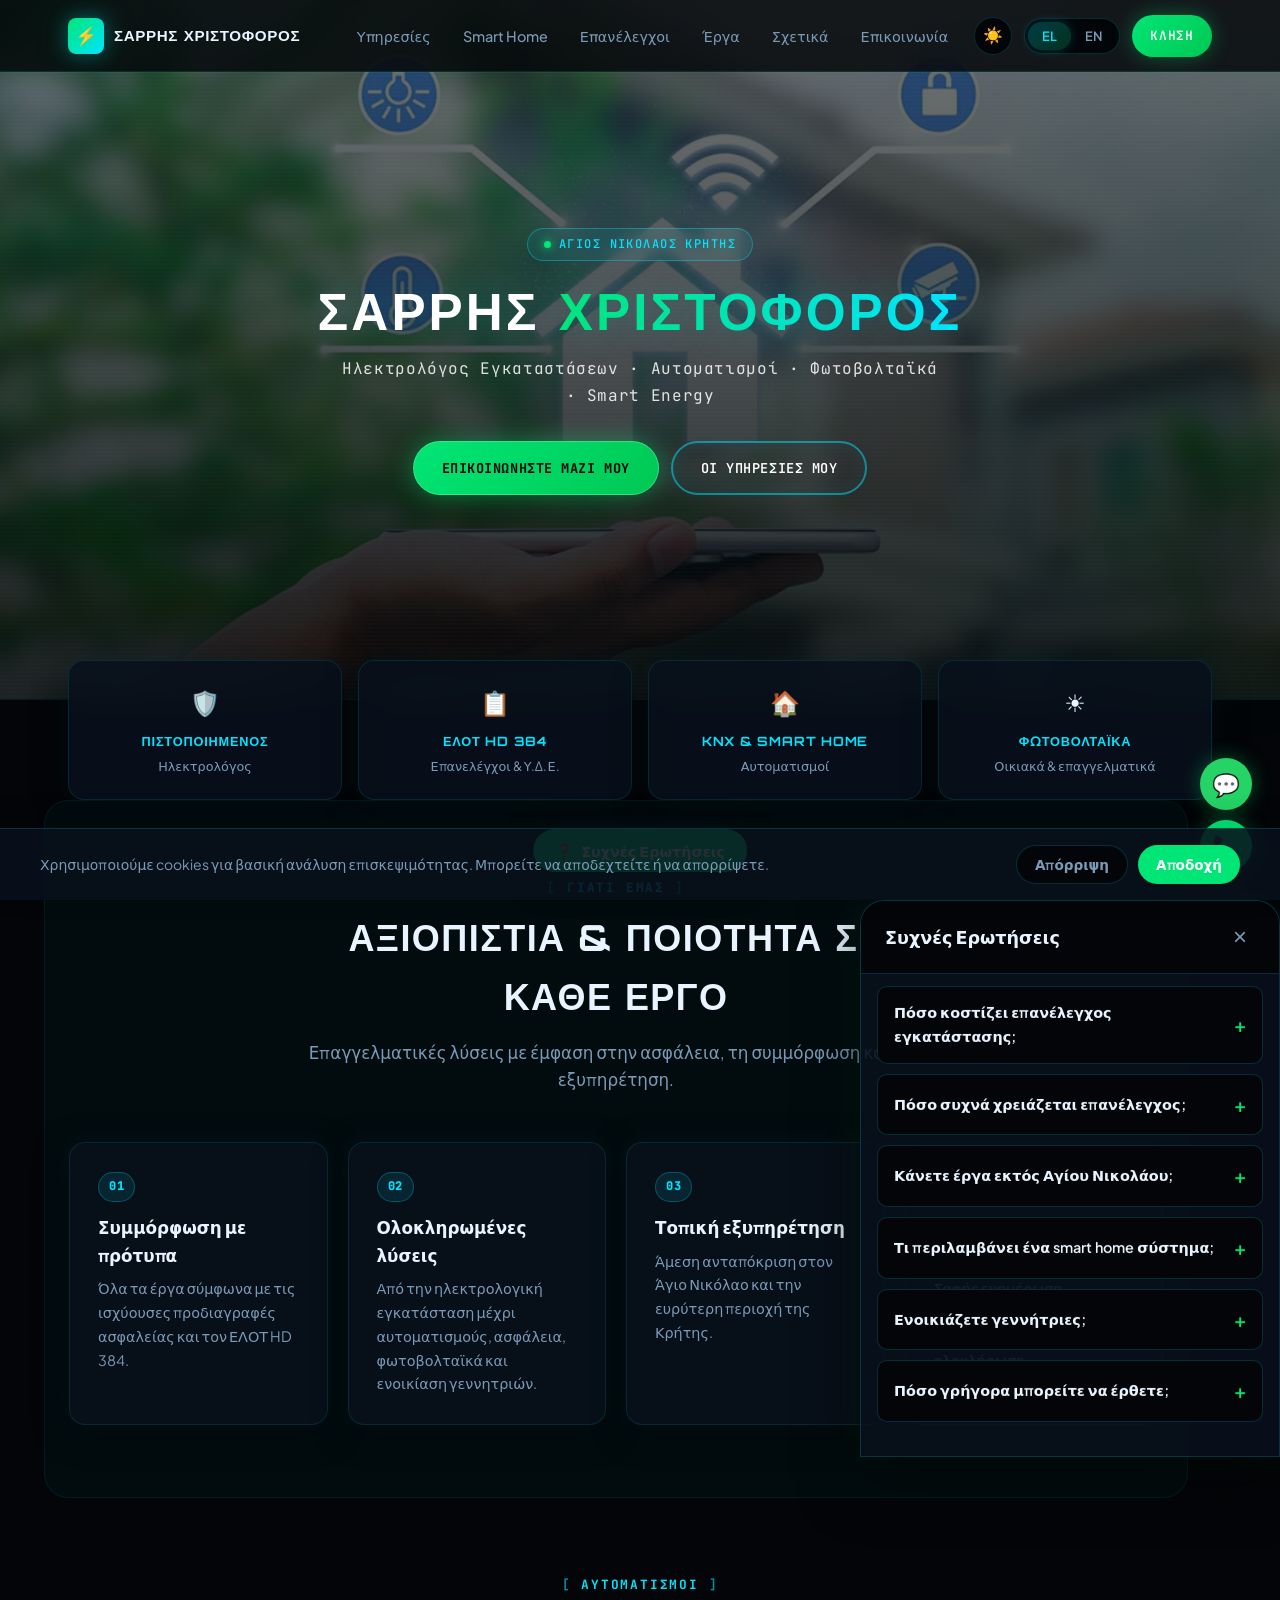
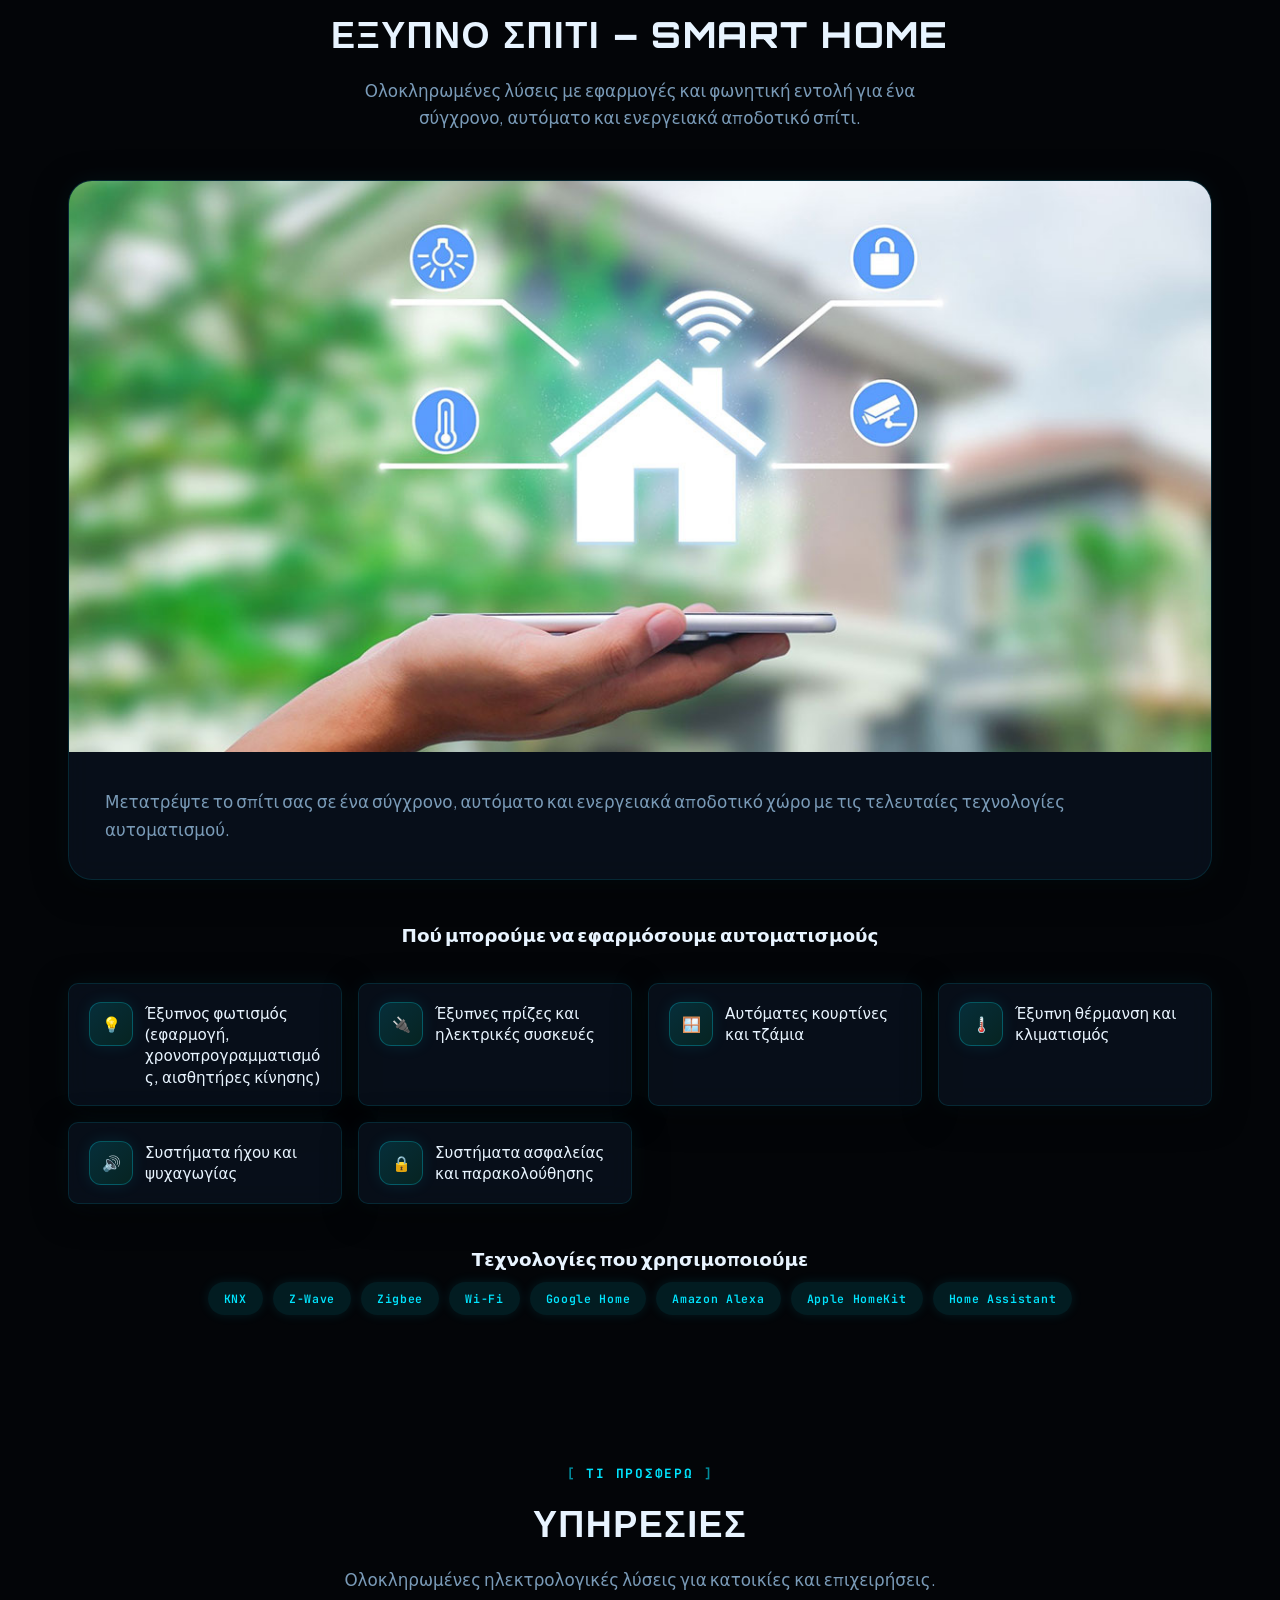
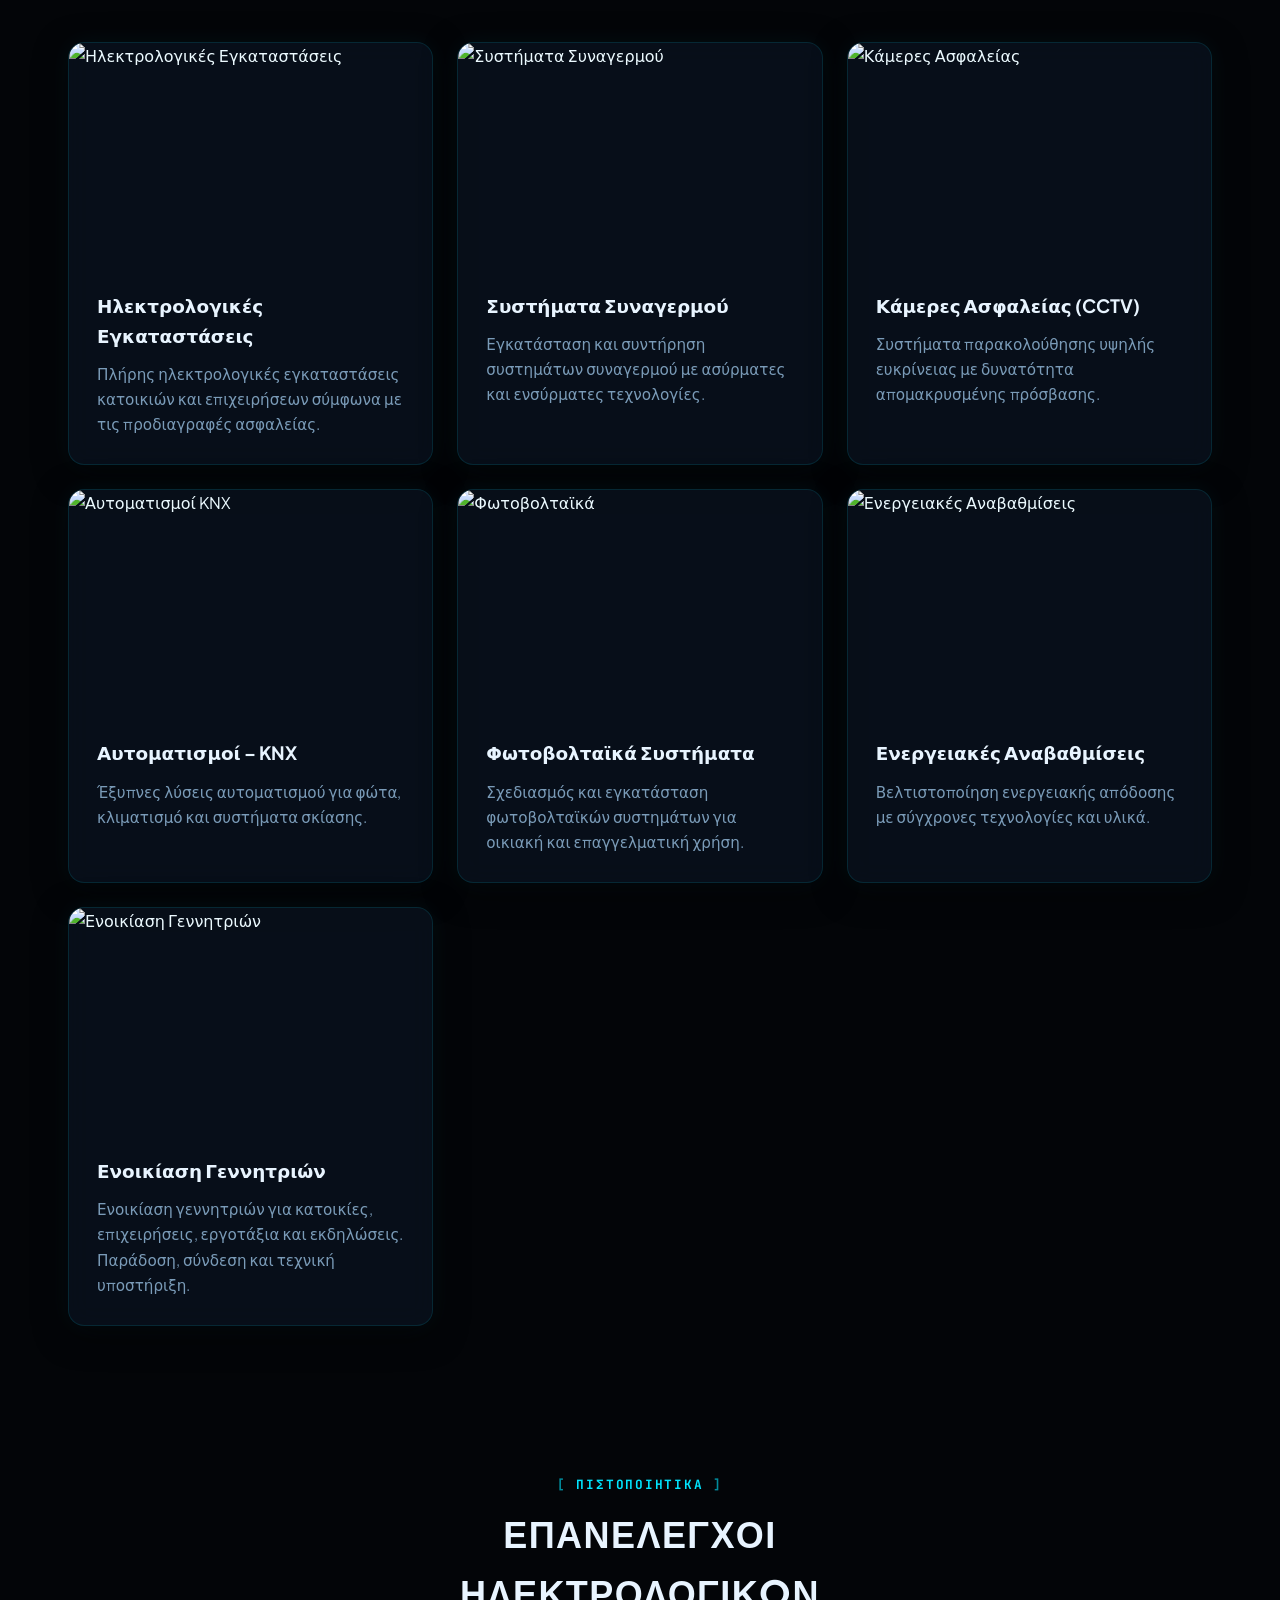
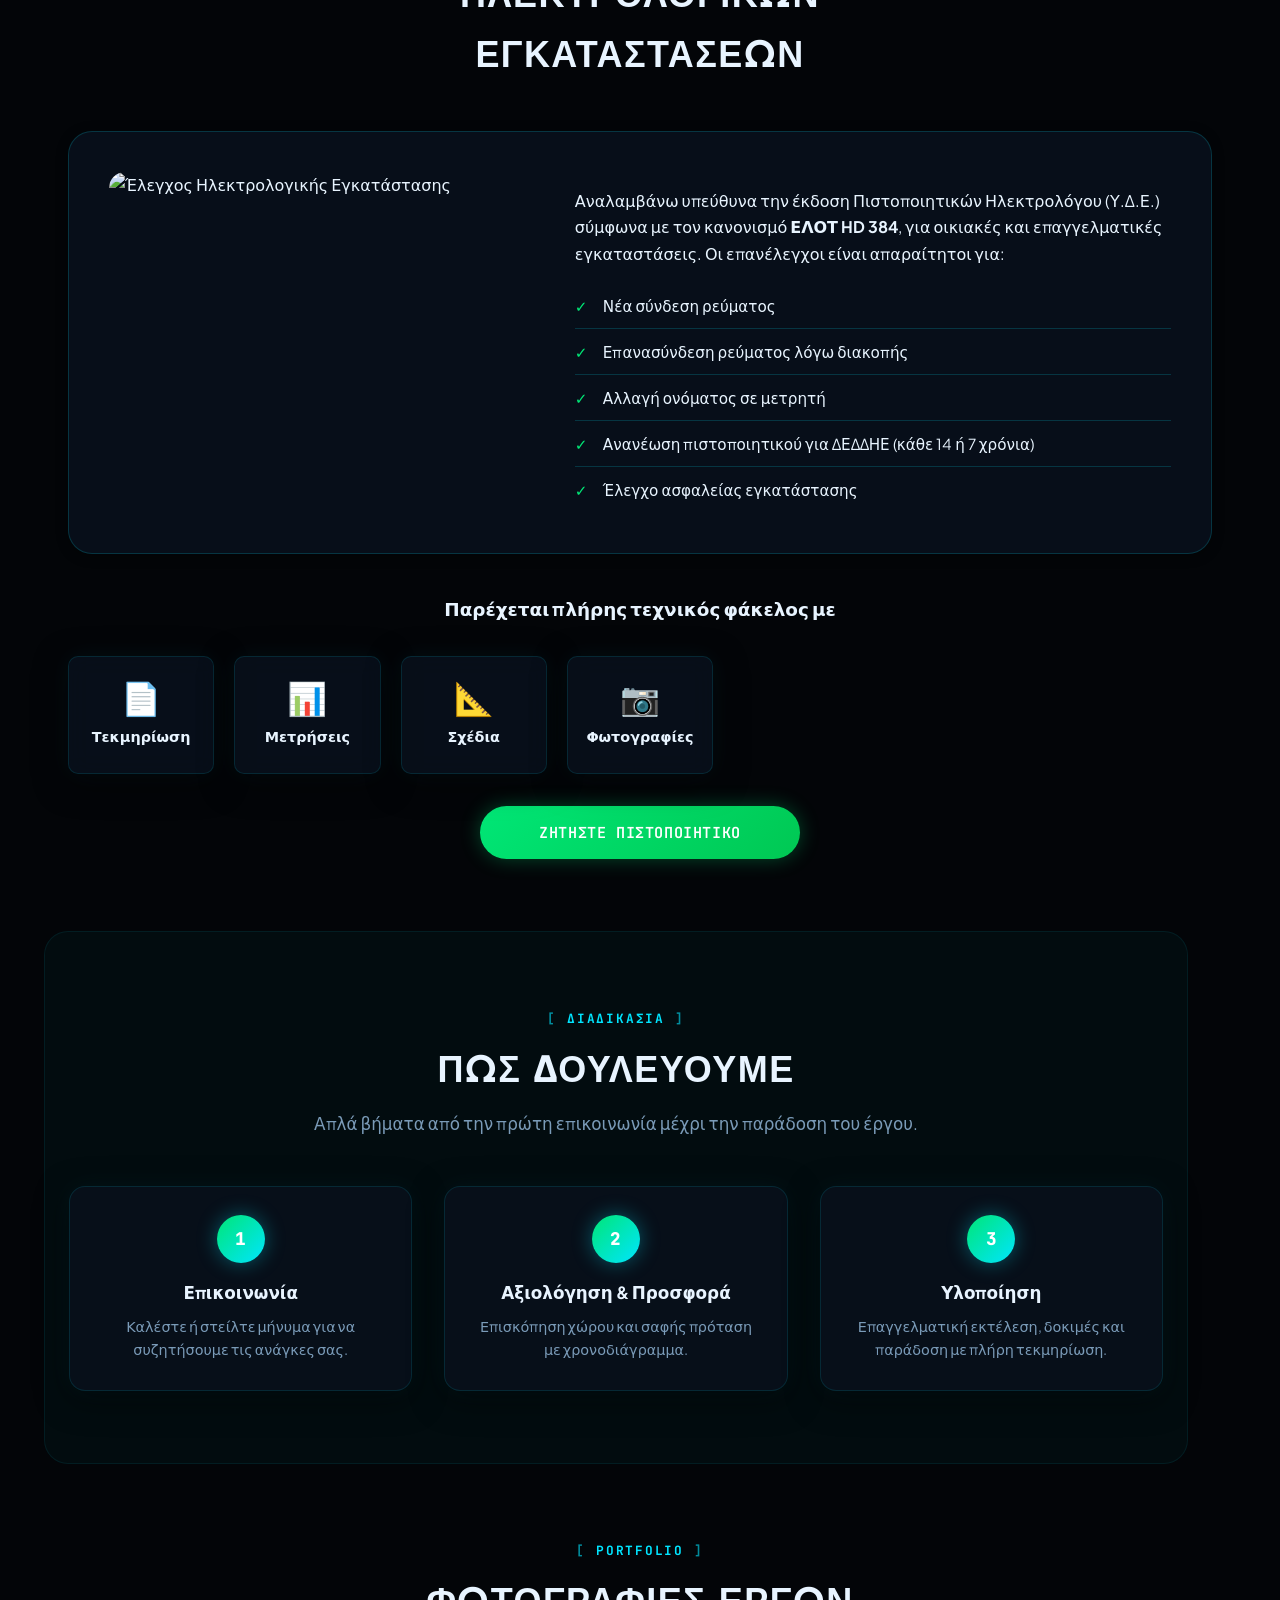
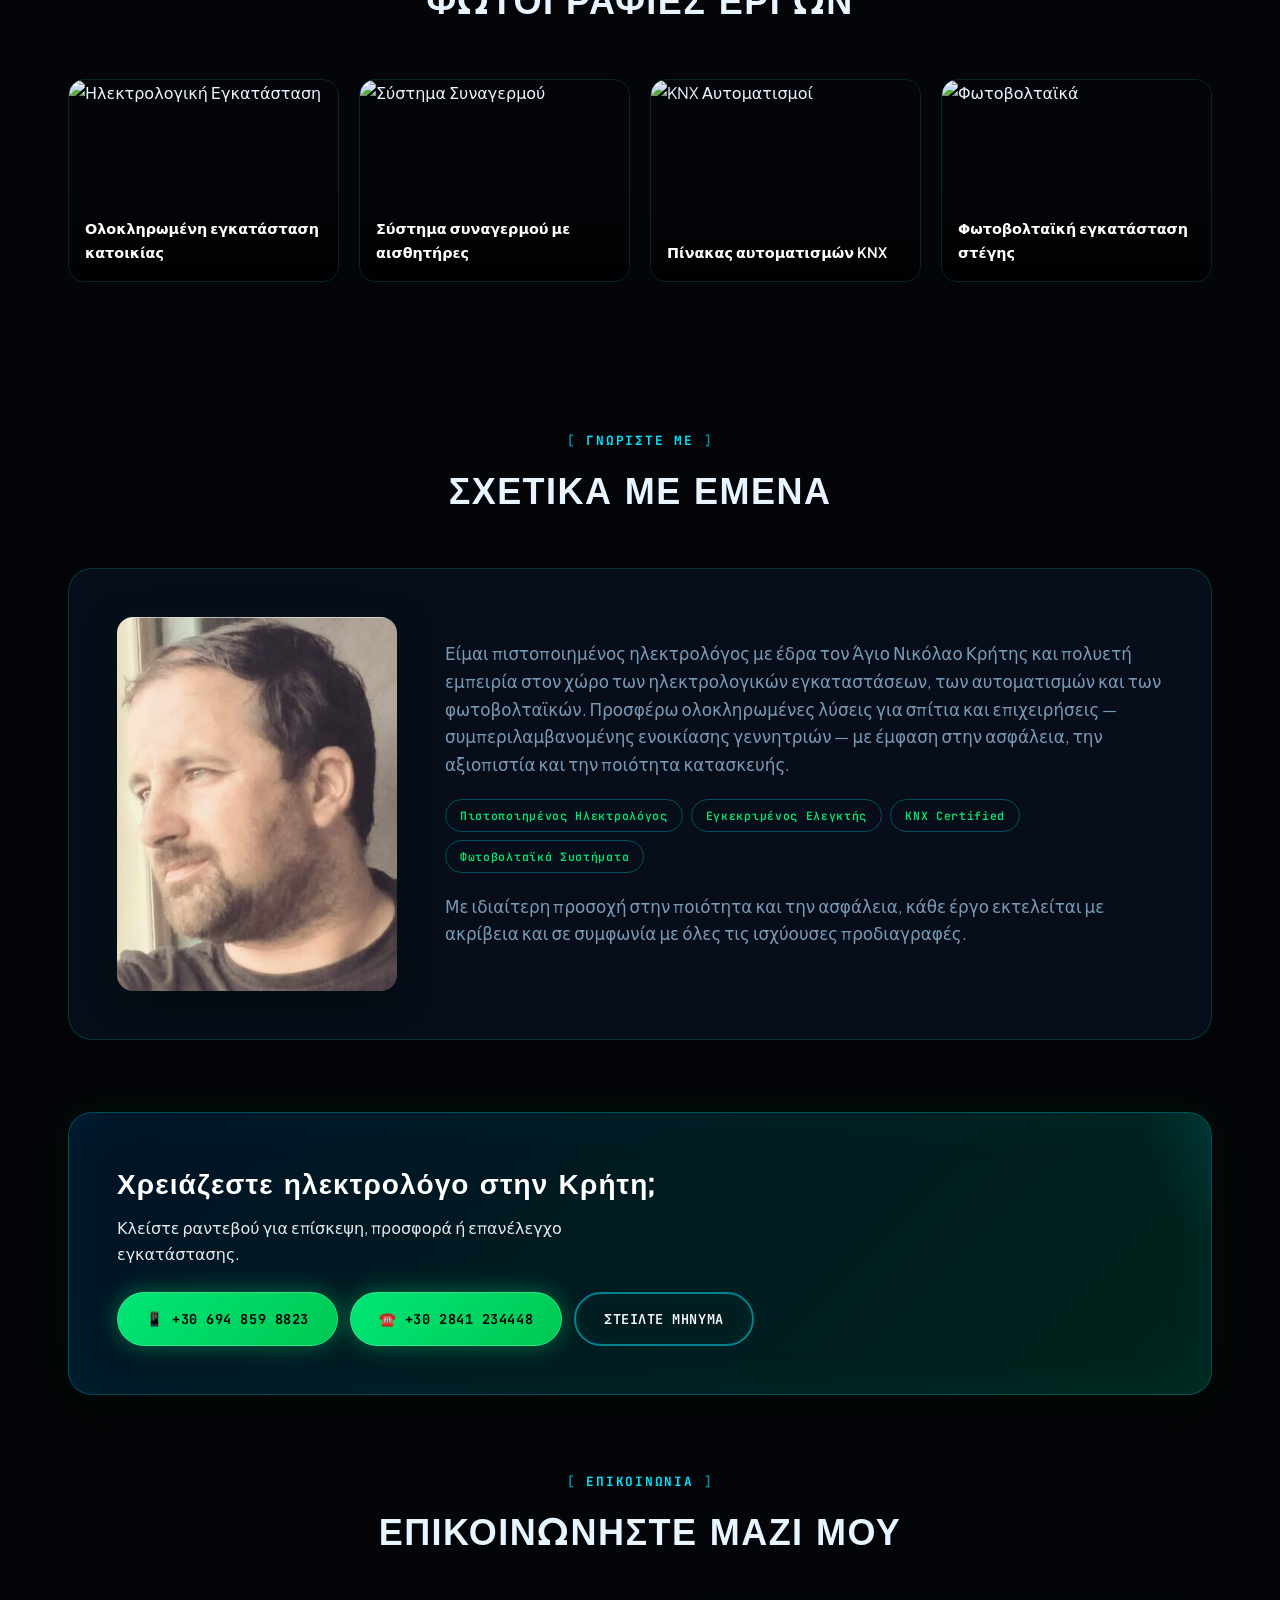
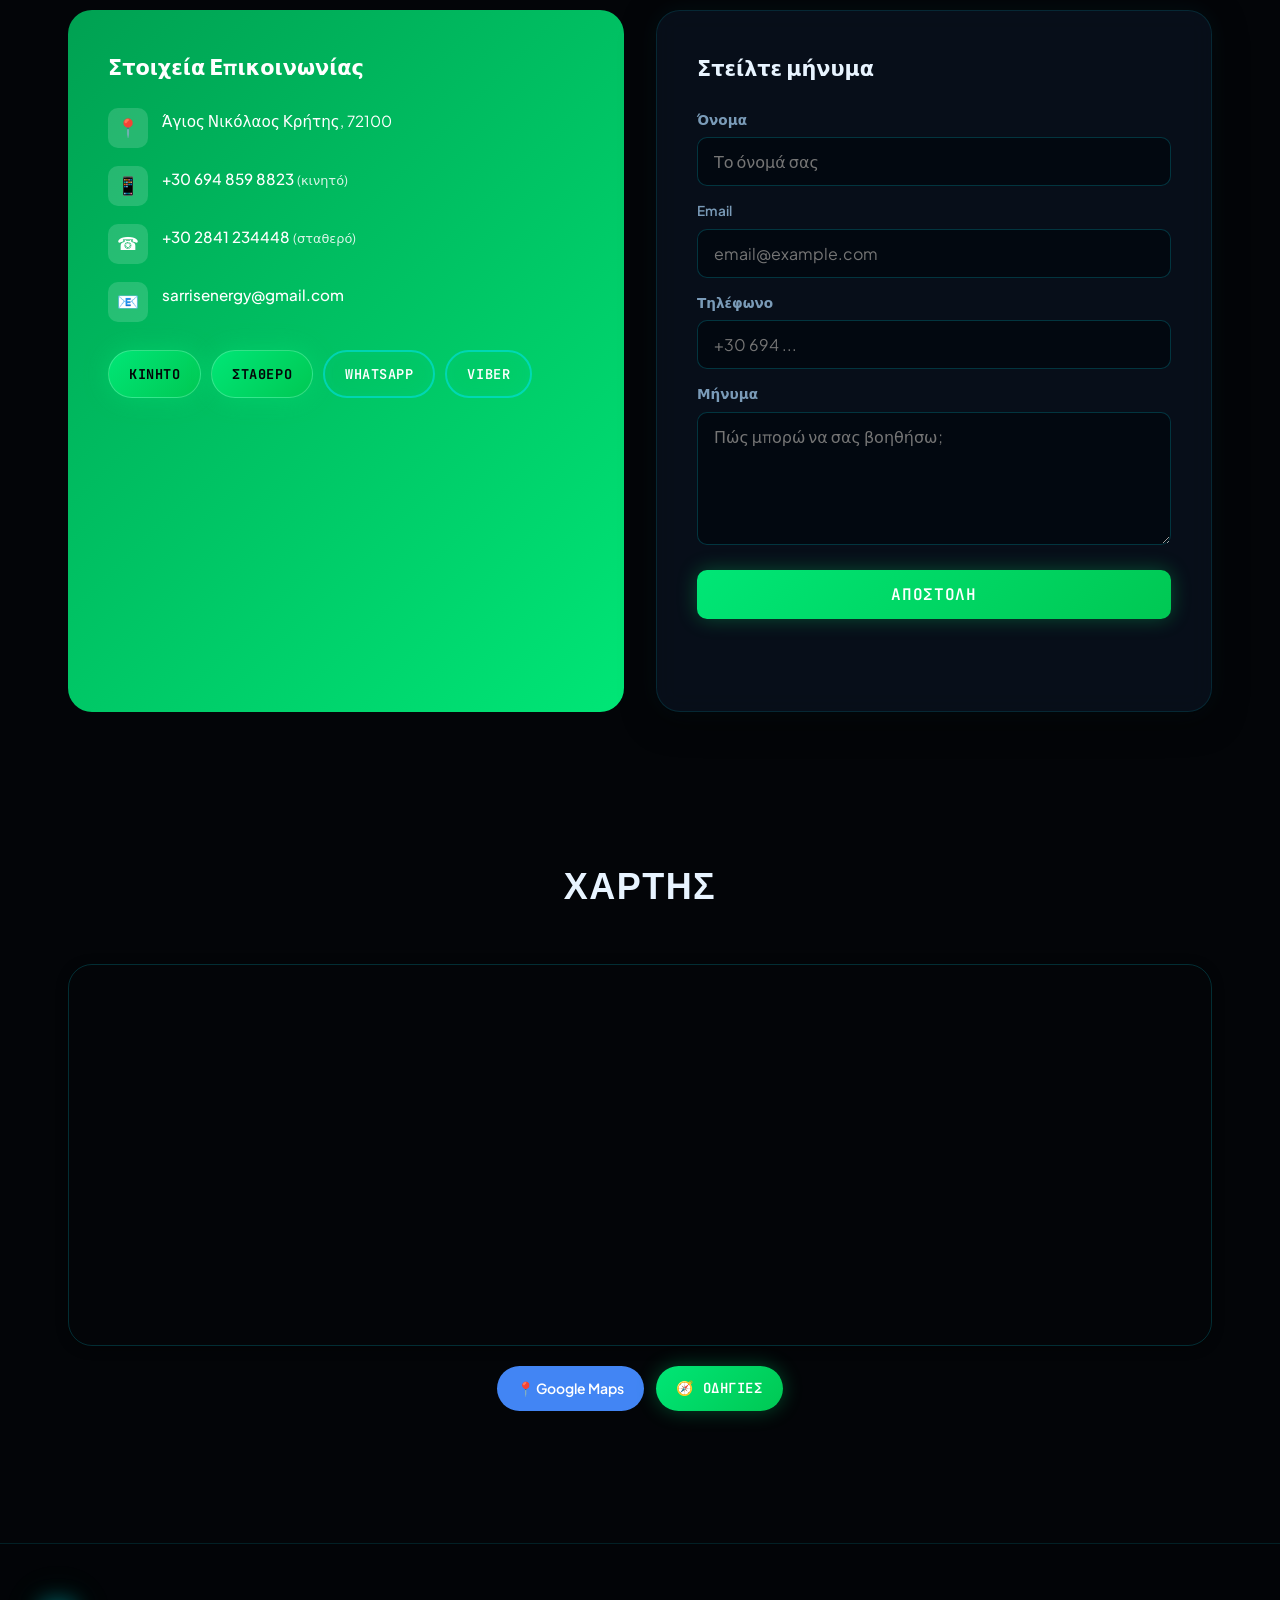
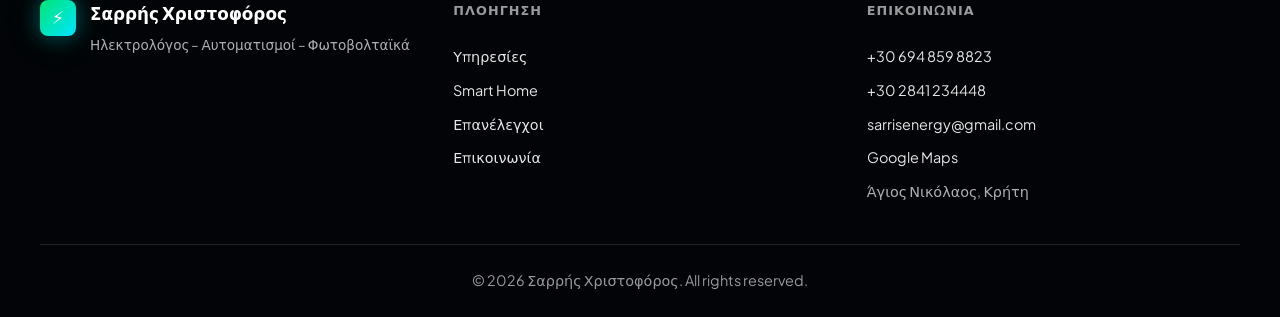
==== commit 9e6fa982: "Add extreme tech UI theme with neon grid and cyber styling Co-authored-by: Cursor <cursoragent@curso" ====
--- a/index.html
+++ b/index.html
@@ -4,7 +4,7 @@
   <meta charset="utf-8"/>
   <meta name="viewport" content="width=device-width, initial-scale=1.0, viewport-fit=cover"/>
   <meta name="description" content="Σαρρής Χριστοφόρος – Πιστοποιημένος ηλεκτρολόγος στον Άγιο Νικόλαο Κρήτης. Ηλεκτρολογικές εγκαταστάσεις, αυτοματισμοί KNX, φωτοβολταϊκά, smart home, ενοικίαση γεννητριών."/>
-  <meta name="theme-color" content="#0b1410"/>
+  <meta name="theme-color" content="#030508"/>
   <meta property="og:title" content="Σαρρής Χριστοφόρος | Ηλεκτρολόγος – Αυτοματισμοί – Φωτοβολταϊκά"/>
   <meta property="og:description" content="Πιστοποιημένος ηλεκτρολόγος στον Άγιο Νικόλαο Κρήτης. Smart home, KNX, φωτοβολταϊκά, ενοικίαση γεννητριών, επανελέγχους ΕΛΟΤ HD 384."/>
   <meta property="og:type" content="website"/>
@@ -21,8 +21,9 @@
   <link rel="preload" href="header-smart-house.jpg" as="image"/>
   <link rel="preconnect" href="https://fonts.googleapis.com"/>
   <link rel="preconnect" href="https://fonts.gstatic.com" crossorigin/>
-  <link href="https://fonts.googleapis.com/css2?family=Plus+Jakarta+Sans:wght@400;500;600;700;800&display=swap" rel="stylesheet"/>
+  <link href="https://fonts.googleapis.com/css2?family=JetBrains+Mono:wght@400;500;600&family=Orbitron:wght@500;600;700;800;900&family=Plus+Jakarta+Sans:wght@400;500;600;700;800&display=swap" rel="stylesheet"/>
   <link rel="stylesheet" href="styles.css"/>
+  <link rel="stylesheet" href="tech-theme.css"/>
   <script type="application/ld+json">
   {
     "@context": "https://schema.org",
@@ -46,7 +47,13 @@
   }
   </script>
 </head>
-<body>
+<body class="tech-ui">
+
+  <div class="tech-bg" aria-hidden="true">
+    <div class="tech-grid"></div>
+    <div class="tech-glow tech-glow--1"></div>
+    <div class="tech-glow tech-glow--2"></div>
+  </div>
 
   <!-- Navigation -->
   <nav class="navbar" aria-label="Κύρια πλοήγηση">
@@ -86,9 +93,9 @@
     <header class="hero">
       <div class="hero-bg" aria-hidden="true"></div>
       <div class="hero-content">
-        <span class="hero-badge">Άγιος Νικόλαος Κρήτης</span>
-        <h1>Σαρρής Χριστοφόρος</h1>
-        <p>Ηλεκτρολόγος Εγκαταστάσεων – Αυτοματισμοί – Φωτοβολταϊκά</p>
+        <span class="hero-badge"><span class="hero-badge-dot"></span>Άγιος Νικόλαος Κρήτης</span>
+        <h1 class="hero-title">Σαρρής <span class="hero-title-accent">Χριστοφόρος</span></h1>
+        <p class="hero-tagline">Ηλεκτρολόγος Εγκαταστάσεων · Αυτοματισμοί · Φωτοβολταϊκά · Smart Energy</p>
         <div class="hero-buttons">
           <a class="btn btn-primary" href="#contact">Επικοινωνήστε μαζί μου</a>
           <a class="btn btn-outline" href="#services">Οι Υπηρεσίες μου</a>
@@ -489,9 +496,9 @@
     <header class="hero">
       <div class="hero-bg" aria-hidden="true"></div>
       <div class="hero-content">
-        <span class="hero-badge">Agios Nikolaos, Crete</span>
-        <h1>Sarris Christoforos</h1>
-        <p>Electrical Installations – Automations – Photovoltaics</p>
+        <span class="hero-badge"><span class="hero-badge-dot"></span>Agios Nikolaos, Crete</span>
+        <h1 class="hero-title">Sarris <span class="hero-title-accent">Christoforos</span></h1>
+        <p class="hero-tagline">Electrical Installations · Automations · Photovoltaics · Smart Energy</p>
         <div class="hero-buttons">
           <a class="btn btn-primary" href="#contact">Get in Touch</a>
           <a class="btn btn-outline" href="#services">My Services</a>
--- a/tech-theme.css
+++ b/tech-theme.css
@@ -0,0 +1,406 @@
+/* Extreme tech UI — dark theme overrides */
+
+[data-theme="dark"] {
+  --color-primary: #00e676;
+  --color-primary-dark: #00a152;
+  --color-primary-light: #69f0ae;
+  --color-accent: #00e5ff;
+  --color-neon: #00e5ff;
+  --color-bg: #030508;
+  --color-surface: rgba(8, 16, 28, 0.88);
+  --color-surface-solid: #0a121f;
+  --color-text: #e8f4ff;
+  --color-text-muted: #7a9bb8;
+  --color-border: rgba(0, 229, 255, 0.18);
+  --shadow-sm: 0 2px 12px rgba(0, 0, 0, 0.4);
+  --shadow-md: 0 8px 32px rgba(0, 0, 0, 0.5), 0 0 24px rgba(0, 229, 255, 0.06);
+  --shadow-lg: 0 20px 60px rgba(0, 0, 0, 0.6), 0 0 40px rgba(0, 230, 118, 0.08);
+  --shadow-neon: 0 0 20px rgba(0, 229, 255, 0.35), 0 0 40px rgba(0, 230, 118, 0.15);
+  --font-display: "Orbitron", "Plus Jakarta Sans", sans-serif;
+  --font-mono: "JetBrains Mono", ui-monospace, monospace;
+}
+
+.tech-bg {
+  position: fixed;
+  inset: 0;
+  z-index: -1;
+  pointer-events: none;
+  overflow: hidden;
+}
+
+.tech-grid {
+  position: absolute;
+  inset: 0;
+  background-image:
+    linear-gradient(rgba(0, 229, 255, 0.04) 1px, transparent 1px),
+    linear-gradient(90deg, rgba(0, 229, 255, 0.04) 1px, transparent 1px);
+  background-size: 48px 48px;
+  mask-image: radial-gradient(ellipse 80% 60% at 50% 0%, black 20%, transparent 70%);
+}
+
+.tech-glow {
+  position: absolute;
+  border-radius: 50%;
+  filter: blur(80px);
+  opacity: 0.35;
+  animation: tech-float 12s ease-in-out infinite;
+}
+
+.tech-glow--1 {
+  width: 420px;
+  height: 420px;
+  top: -120px;
+  left: -80px;
+  background: rgba(0, 229, 255, 0.25);
+}
+
+.tech-glow--2 {
+  width: 360px;
+  height: 360px;
+  top: 30%;
+  right: -100px;
+  background: rgba(0, 230, 118, 0.2);
+  animation-delay: -4s;
+}
+
+@keyframes tech-float {
+  0%, 100% { transform: translate(0, 0) scale(1); }
+  50% { transform: translate(20px, 30px) scale(1.08); }
+}
+
+@keyframes tech-pulse {
+  0%, 100% { box-shadow: 0 0 12px rgba(0, 229, 255, 0.4); }
+  50% { box-shadow: 0 0 24px rgba(0, 230, 118, 0.5); }
+}
+
+@keyframes tech-blink {
+  0%, 100% { opacity: 1; }
+  50% { opacity: 0.35; }
+}
+
+@keyframes tech-shimmer {
+  0% { background-position: 0% center; }
+  100% { background-position: 200% center; }
+}
+
+[data-theme="dark"] .navbar {
+  background: rgba(3, 5, 8, 0.82);
+  border-bottom-color: rgba(0, 229, 255, 0.12);
+  box-shadow: 0 1px 0 rgba(0, 230, 118, 0.08);
+  backdrop-filter: blur(20px) saturate(1.4);
+  -webkit-backdrop-filter: blur(20px) saturate(1.4);
+}
+
+[data-theme="dark"] .section-alt {
+  background: rgba(0, 229, 255, 0.03);
+  border: 1px solid rgba(0, 229, 255, 0.08);
+}
+
+[data-theme="dark"] .hero-bg::after {
+  background:
+    linear-gradient(180deg, rgba(3, 5, 8, 0.55) 0%, rgba(3, 5, 8, 0.88) 100%),
+    linear-gradient(135deg, rgba(0, 229, 255, 0.12) 0%, transparent 40%, rgba(0, 230, 118, 0.1) 100%);
+}
+
+[data-theme="dark"] .hero-bg::before {
+  content: "";
+  position: absolute;
+  inset: 0;
+  background: repeating-linear-gradient(
+    0deg,
+    transparent,
+    transparent 2px,
+    rgba(0, 229, 255, 0.015) 2px,
+    rgba(0, 229, 255, 0.015) 4px
+  );
+  pointer-events: none;
+  z-index: 1;
+}
+
+[data-theme="dark"] input,
+[data-theme="dark"] textarea {
+  background: rgba(3, 8, 16, 0.9);
+  border-color: rgba(0, 229, 255, 0.2);
+}
+
+[data-theme="dark"] input:focus,
+[data-theme="dark"] textarea:focus {
+  background: var(--color-surface-solid);
+  border-color: var(--color-accent);
+  box-shadow: 0 0 0 3px rgba(0, 229, 255, 0.15);
+}
+
+[data-theme="dark"] .nav-brand {
+  font-family: var(--font-display);
+  letter-spacing: 0.04em;
+  text-transform: uppercase;
+  font-size: clamp(0.75rem, 2.5vw, 0.95rem);
+}
+
+[data-theme="dark"] .nav-brand-icon {
+  background: linear-gradient(135deg, #00e676, #00e5ff);
+  box-shadow: var(--shadow-neon);
+  border-radius: 8px;
+  animation: tech-pulse 3s ease-in-out infinite;
+}
+
+[data-theme="dark"] .nav-links a:hover,
+[data-theme="dark"] .nav-links a.active {
+  background: rgba(0, 229, 255, 0.08);
+  color: var(--color-accent);
+  box-shadow: inset 0 0 0 1px rgba(0, 229, 255, 0.15);
+}
+
+[data-theme="dark"] .nav-cta {
+  background: linear-gradient(135deg, #00e676, #00c853);
+  box-shadow: 0 0 20px rgba(0, 230, 118, 0.35);
+  font-family: var(--font-mono);
+  font-size: 0.8rem;
+  letter-spacing: 0.06em;
+  text-transform: uppercase;
+}
+
+[data-theme="dark"] .nav-cta:hover {
+  background: linear-gradient(135deg, #69f0ae, #00e676);
+  box-shadow: 0 0 28px rgba(0, 230, 118, 0.5);
+}
+
+[data-theme="dark"] .lang-toggle button.active {
+  background: linear-gradient(135deg, rgba(0, 229, 255, 0.25), rgba(0, 230, 118, 0.2));
+  color: var(--color-accent);
+  box-shadow: 0 0 12px rgba(0, 229, 255, 0.2);
+}
+
+[data-theme="dark"] .hero {
+  border-bottom: 1px solid rgba(0, 229, 255, 0.1);
+}
+
+[data-theme="dark"] .hero-badge {
+  font-family: var(--font-mono);
+  font-size: 0.75rem;
+  letter-spacing: 0.12em;
+  text-transform: uppercase;
+  background: rgba(0, 229, 255, 0.08);
+  border-color: rgba(0, 229, 255, 0.35);
+  color: var(--color-accent);
+  display: inline-flex;
+  align-items: center;
+  gap: 8px;
+}
+
+.hero-badge-dot {
+  width: 7px;
+  height: 7px;
+  border-radius: 50%;
+  background: #00e676;
+  box-shadow: 0 0 8px #00e676;
+  animation: tech-blink 2s ease-in-out infinite;
+}
+
+[data-theme="dark"] .hero-title {
+  font-family: var(--font-display);
+  font-weight: 800;
+  letter-spacing: 0.06em;
+  text-transform: uppercase;
+  text-shadow: 0 0 40px rgba(0, 229, 255, 0.25);
+}
+
+[data-theme="dark"] .hero-title-accent {
+  background: linear-gradient(90deg, #00e676, #00e5ff, #00e676);
+  background-size: 200% auto;
+  -webkit-background-clip: text;
+  background-clip: text;
+  color: transparent;
+  animation: tech-shimmer 4s linear infinite;
+}
+
+[data-theme="dark"] .hero-tagline {
+  font-family: var(--font-mono);
+  font-size: clamp(0.85rem, 2vw, 1rem);
+  letter-spacing: 0.04em;
+  opacity: 0.85;
+}
+
+[data-theme="dark"] .btn-primary {
+  background: linear-gradient(135deg, #00e676, #00c853);
+  color: #030508;
+  font-family: var(--font-mono);
+  font-weight: 700;
+  letter-spacing: 0.04em;
+  text-transform: uppercase;
+  font-size: 0.85rem;
+  box-shadow: 0 0 24px rgba(0, 230, 118, 0.4);
+  border: 1px solid rgba(105, 240, 174, 0.5);
+}
+
+[data-theme="dark"] .btn-primary:hover {
+  background: linear-gradient(135deg, #69f0ae, #00e676);
+  color: #030508;
+  box-shadow: 0 0 32px rgba(0, 230, 118, 0.55);
+}
+
+[data-theme="dark"] .btn-outline {
+  border-color: rgba(0, 229, 255, 0.5);
+  font-family: var(--font-mono);
+  font-size: 0.85rem;
+  letter-spacing: 0.04em;
+  text-transform: uppercase;
+  box-shadow: inset 0 0 20px rgba(0, 229, 255, 0.05);
+}
+
+[data-theme="dark"] .btn-outline:hover {
+  border-color: var(--color-accent);
+  background: rgba(0, 229, 255, 0.1);
+  box-shadow: 0 0 20px rgba(0, 229, 255, 0.2);
+}
+
+[data-theme="dark"] .trust-card,
+[data-theme="dark"] .why-card,
+[data-theme="dark"] .card,
+[data-theme="dark"] .process-step,
+[data-theme="dark"] .feature-item,
+[data-theme="dark"] .smart-intro,
+[data-theme="dark"] .contact-form-card,
+[data-theme="dark"] .doc-item {
+  background: var(--color-surface);
+  backdrop-filter: blur(12px);
+  -webkit-backdrop-filter: blur(12px);
+  border-color: rgba(0, 229, 255, 0.12);
+  box-shadow: var(--shadow-md);
+}
+
+[data-theme="dark"] .trust-card:hover,
+[data-theme="dark"] .why-card:hover,
+[data-theme="dark"] .card:hover {
+  border-color: rgba(0, 229, 255, 0.35);
+  box-shadow: var(--shadow-md), var(--shadow-neon);
+  transform: translateY(-4px);
+}
+
+[data-theme="dark"] .trust-card strong {
+  font-family: var(--font-display);
+  font-size: 0.8rem;
+  letter-spacing: 0.06em;
+  text-transform: uppercase;
+  color: var(--color-accent);
+}
+
+[data-theme="dark"] .section-label {
+  font-family: var(--font-mono);
+  color: var(--color-accent);
+  letter-spacing: 0.14em;
+}
+
+[data-theme="dark"] .section-label::before {
+  content: "[ ";
+  opacity: 0.6;
+}
+
+[data-theme="dark"] .section-label::after {
+  content: " ]";
+  opacity: 0.6;
+}
+
+[data-theme="dark"] .section-header h2 {
+  font-family: var(--font-display);
+  letter-spacing: 0.04em;
+  text-transform: uppercase;
+}
+
+[data-theme="dark"] .why-num {
+  font-family: var(--font-mono);
+  background: rgba(0, 229, 255, 0.1);
+  color: var(--color-accent);
+  border: 1px solid rgba(0, 229, 255, 0.25);
+}
+
+[data-theme="dark"] .process-icon {
+  background: linear-gradient(135deg, #00e676, #00e5ff);
+  box-shadow: 0 0 20px rgba(0, 229, 255, 0.35);
+  font-family: var(--font-mono);
+}
+
+[data-theme="dark"] .badge,
+[data-theme="dark"] .badge-outline {
+  font-family: var(--font-mono);
+  font-size: 0.72rem;
+  letter-spacing: 0.06em;
+  border-color: rgba(0, 229, 255, 0.3);
+}
+
+[data-theme="dark"] .badge {
+  background: rgba(0, 229, 255, 0.1);
+  color: var(--color-accent);
+  box-shadow: 0 0 12px rgba(0, 229, 255, 0.1);
+}
+
+[data-theme="dark"] .feature-icon {
+  background: linear-gradient(135deg, rgba(0, 229, 255, 0.15), rgba(0, 230, 118, 0.1));
+  border: 1px solid rgba(0, 229, 255, 0.25);
+  box-shadow: 0 0 16px rgba(0, 229, 255, 0.1);
+}
+
+[data-theme="dark"] .cta-banner-inner {
+  background: linear-gradient(135deg, rgba(0, 20, 40, 0.95) 0%, rgba(0, 40, 30, 0.9) 100%);
+  border: 1px solid rgba(0, 229, 255, 0.25);
+  box-shadow: var(--shadow-lg), inset 0 0 60px rgba(0, 229, 255, 0.05);
+}
+
+[data-theme="dark"] .cta-banner-inner::before {
+  background: radial-gradient(circle, rgba(0, 229, 255, 0.15) 0%, transparent 70%);
+}
+
+[data-theme="dark"] .cta-banner h2 {
+  font-family: var(--font-display);
+  letter-spacing: 0.04em;
+}
+
+[data-theme="dark"] .card-img {
+  filter: saturate(1.1) contrast(1.05);
+}
+
+[data-theme="dark"] .card:hover .card-img {
+  filter: saturate(1.2) contrast(1.08) brightness(1.05);
+}
+
+[data-theme="dark"] .gallery-item {
+  border: 1px solid rgba(0, 229, 255, 0.15);
+}
+
+[data-theme="dark"] .gallery-item:hover {
+  border-color: rgba(0, 229, 255, 0.4);
+  box-shadow: var(--shadow-neon);
+}
+
+[data-theme="dark"] .site-footer {
+  background: rgba(3, 5, 8, 0.95);
+  border-top: 1px solid rgba(0, 229, 255, 0.12);
+}
+
+[data-theme="dark"] .fab-phone,
+[data-theme="dark"] .fab-whatsapp {
+  box-shadow: 0 0 20px rgba(0, 230, 118, 0.35);
+}
+
+[data-theme="dark"] .btn-green,
+[data-theme="dark"] .btn-submit {
+  background: linear-gradient(135deg, #00e676, #00c853);
+  box-shadow: 0 0 20px rgba(0, 230, 118, 0.3);
+  font-family: var(--font-mono);
+  letter-spacing: 0.04em;
+  text-transform: uppercase;
+}
+
+[data-theme="dark"] .btn-green:hover,
+[data-theme="dark"] .btn-submit:hover {
+  box-shadow: 0 0 28px rgba(0, 230, 118, 0.45);
+}
+
+@media (prefers-reduced-motion: reduce) {
+  .tech-glow,
+  .hero-badge-dot,
+  .hero-title-accent,
+  [data-theme="dark"] .nav-brand-icon {
+    animation: none;
+  }
+}
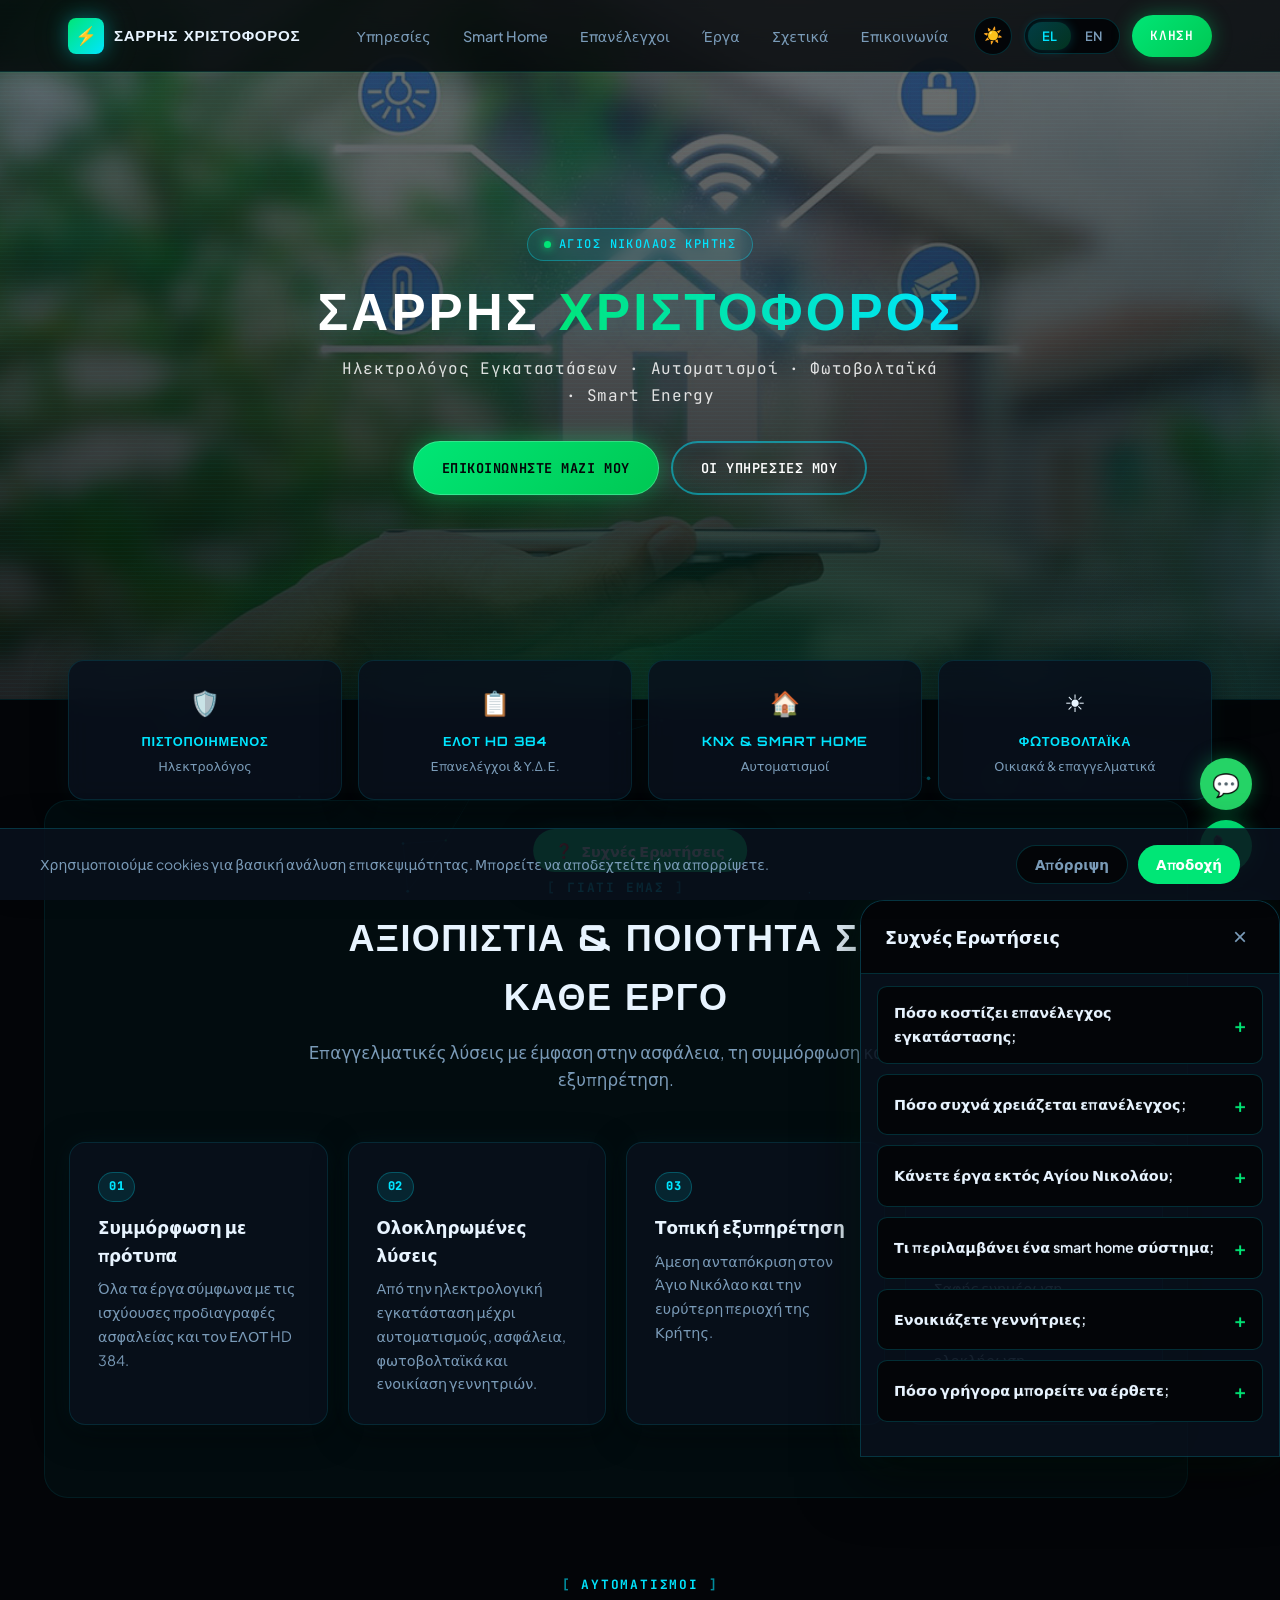
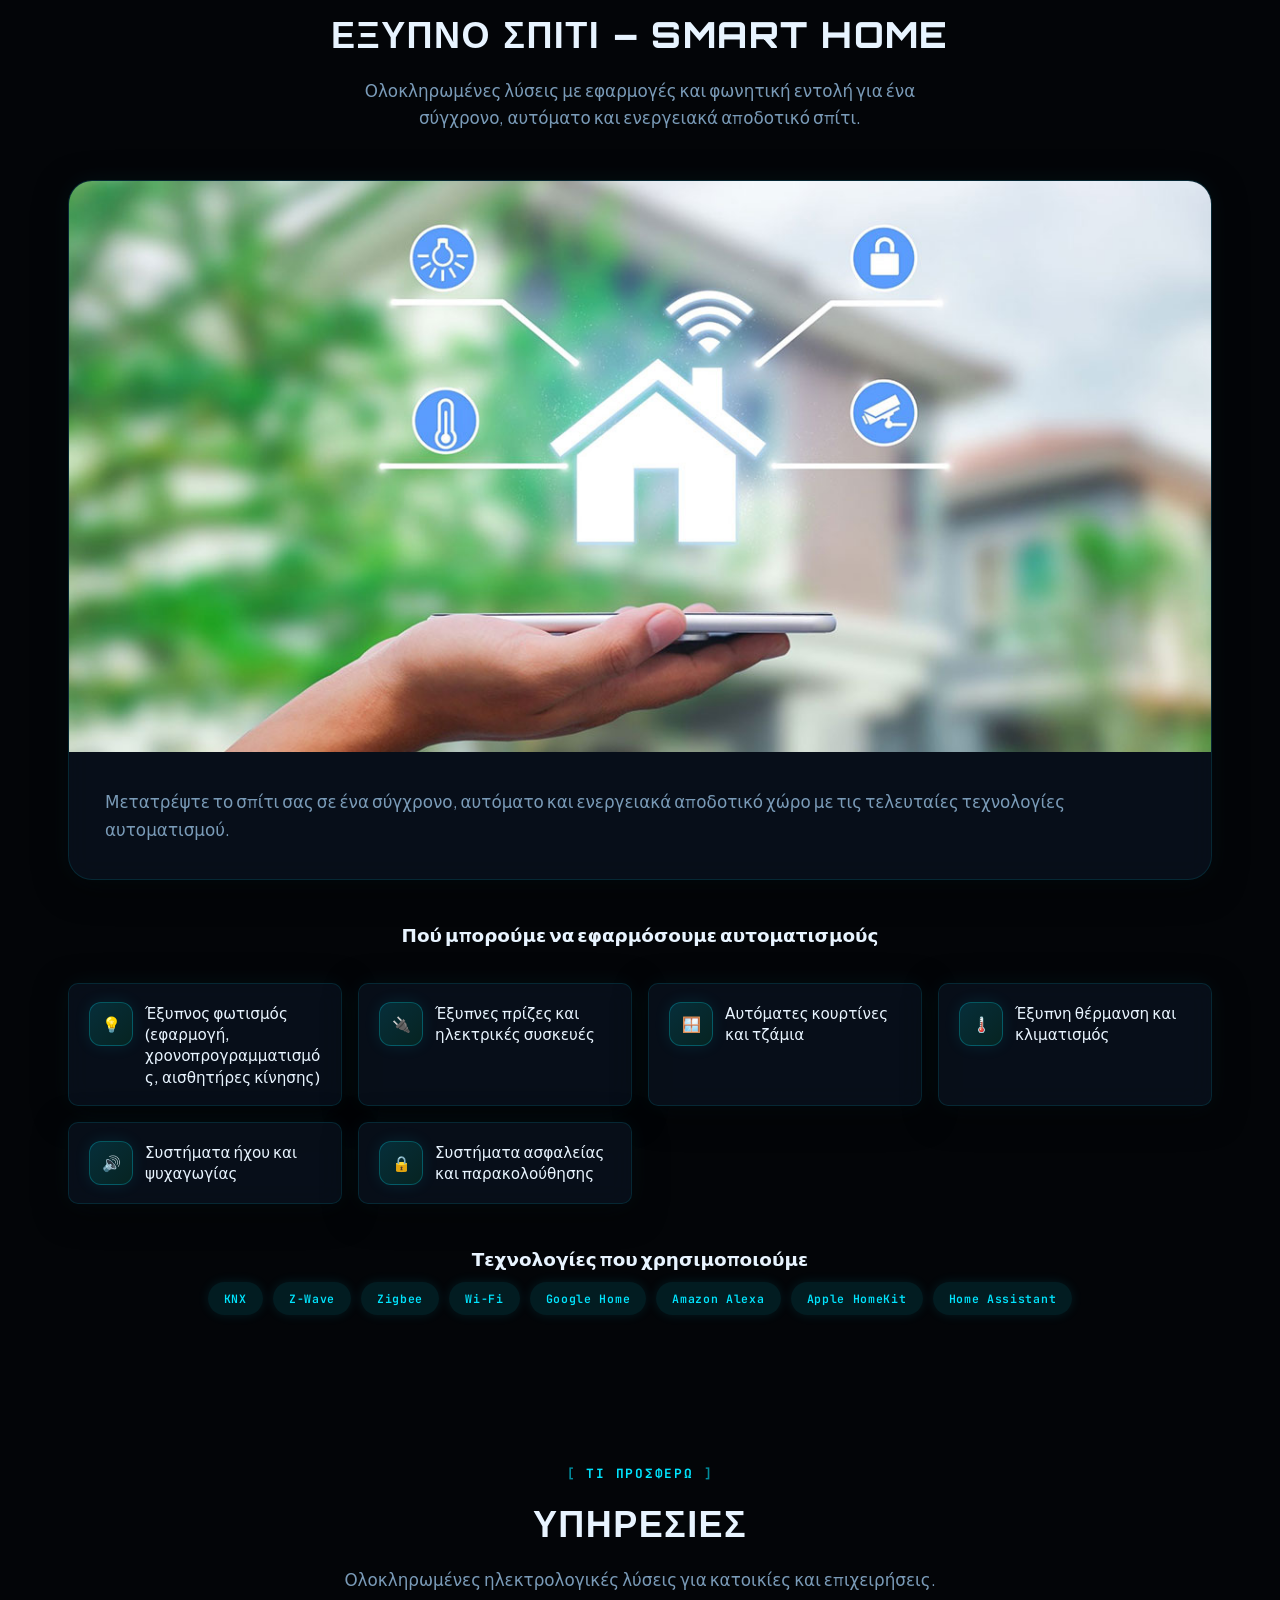
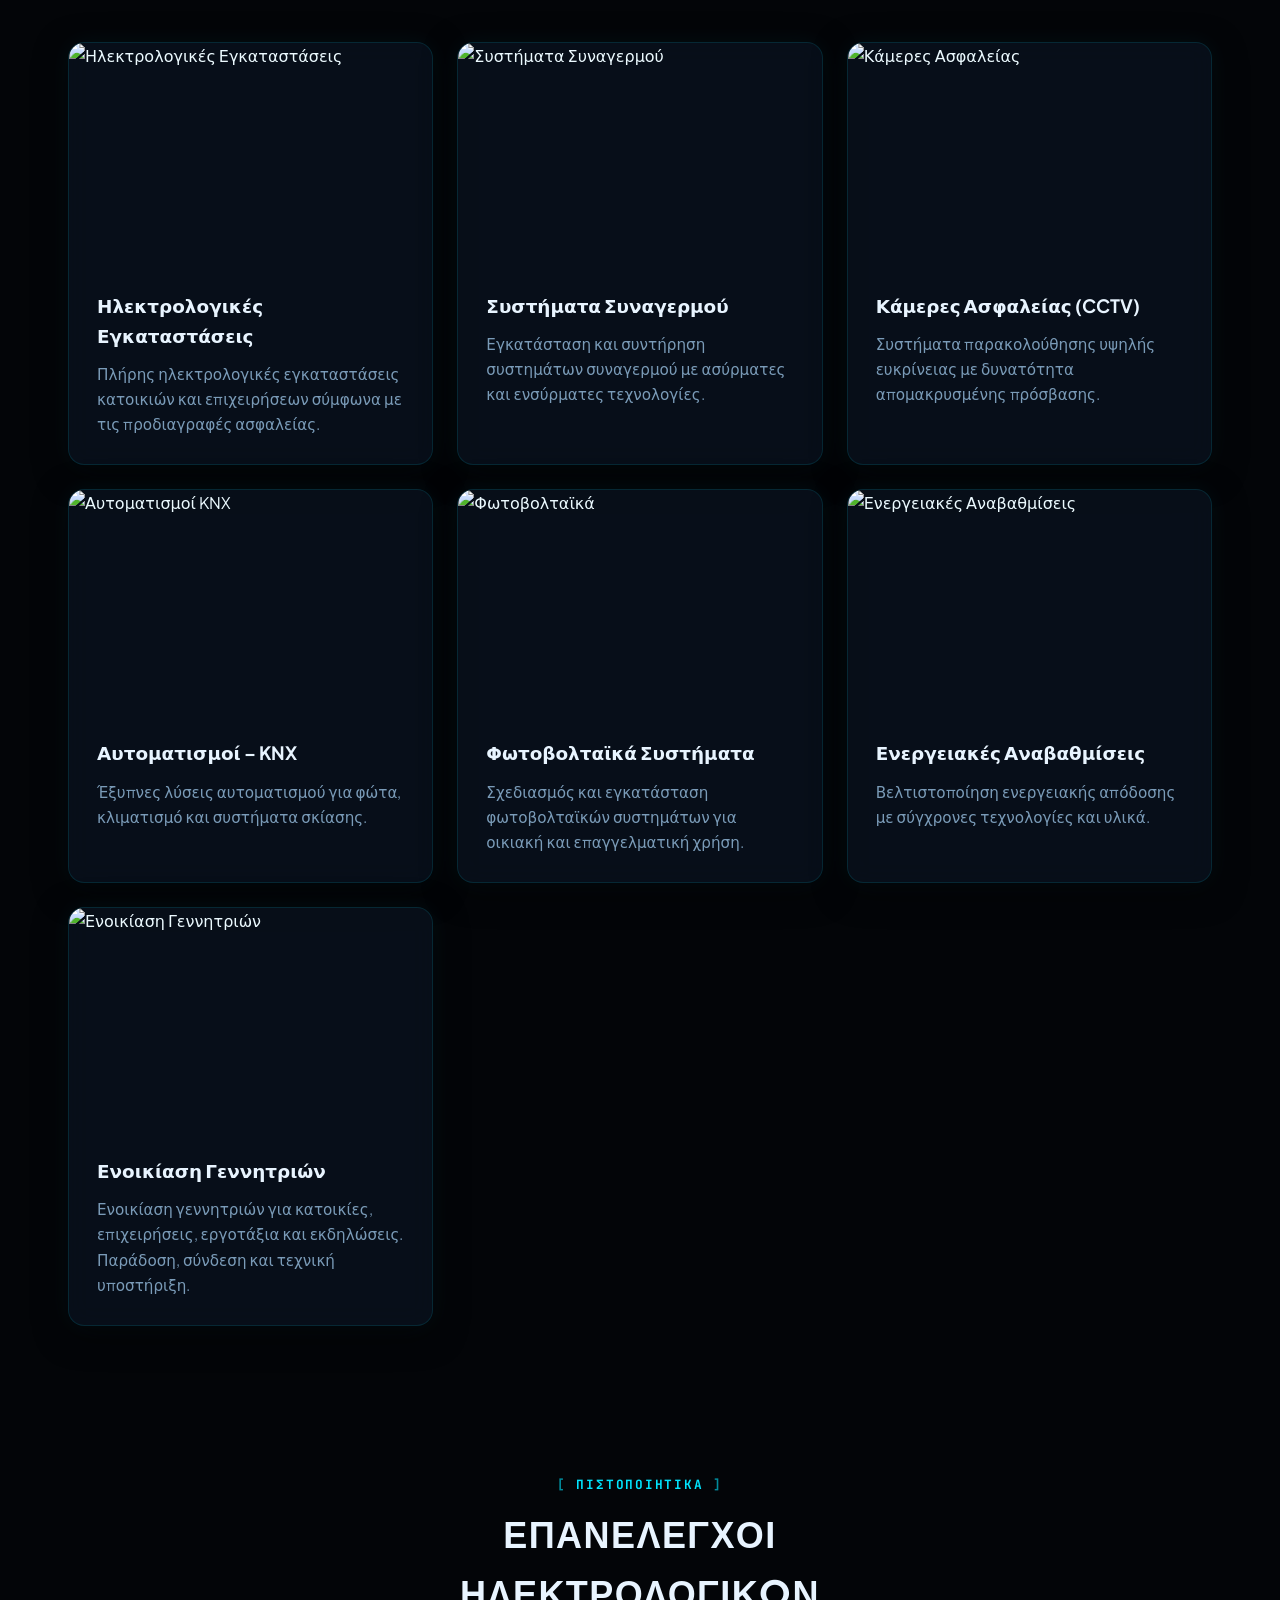
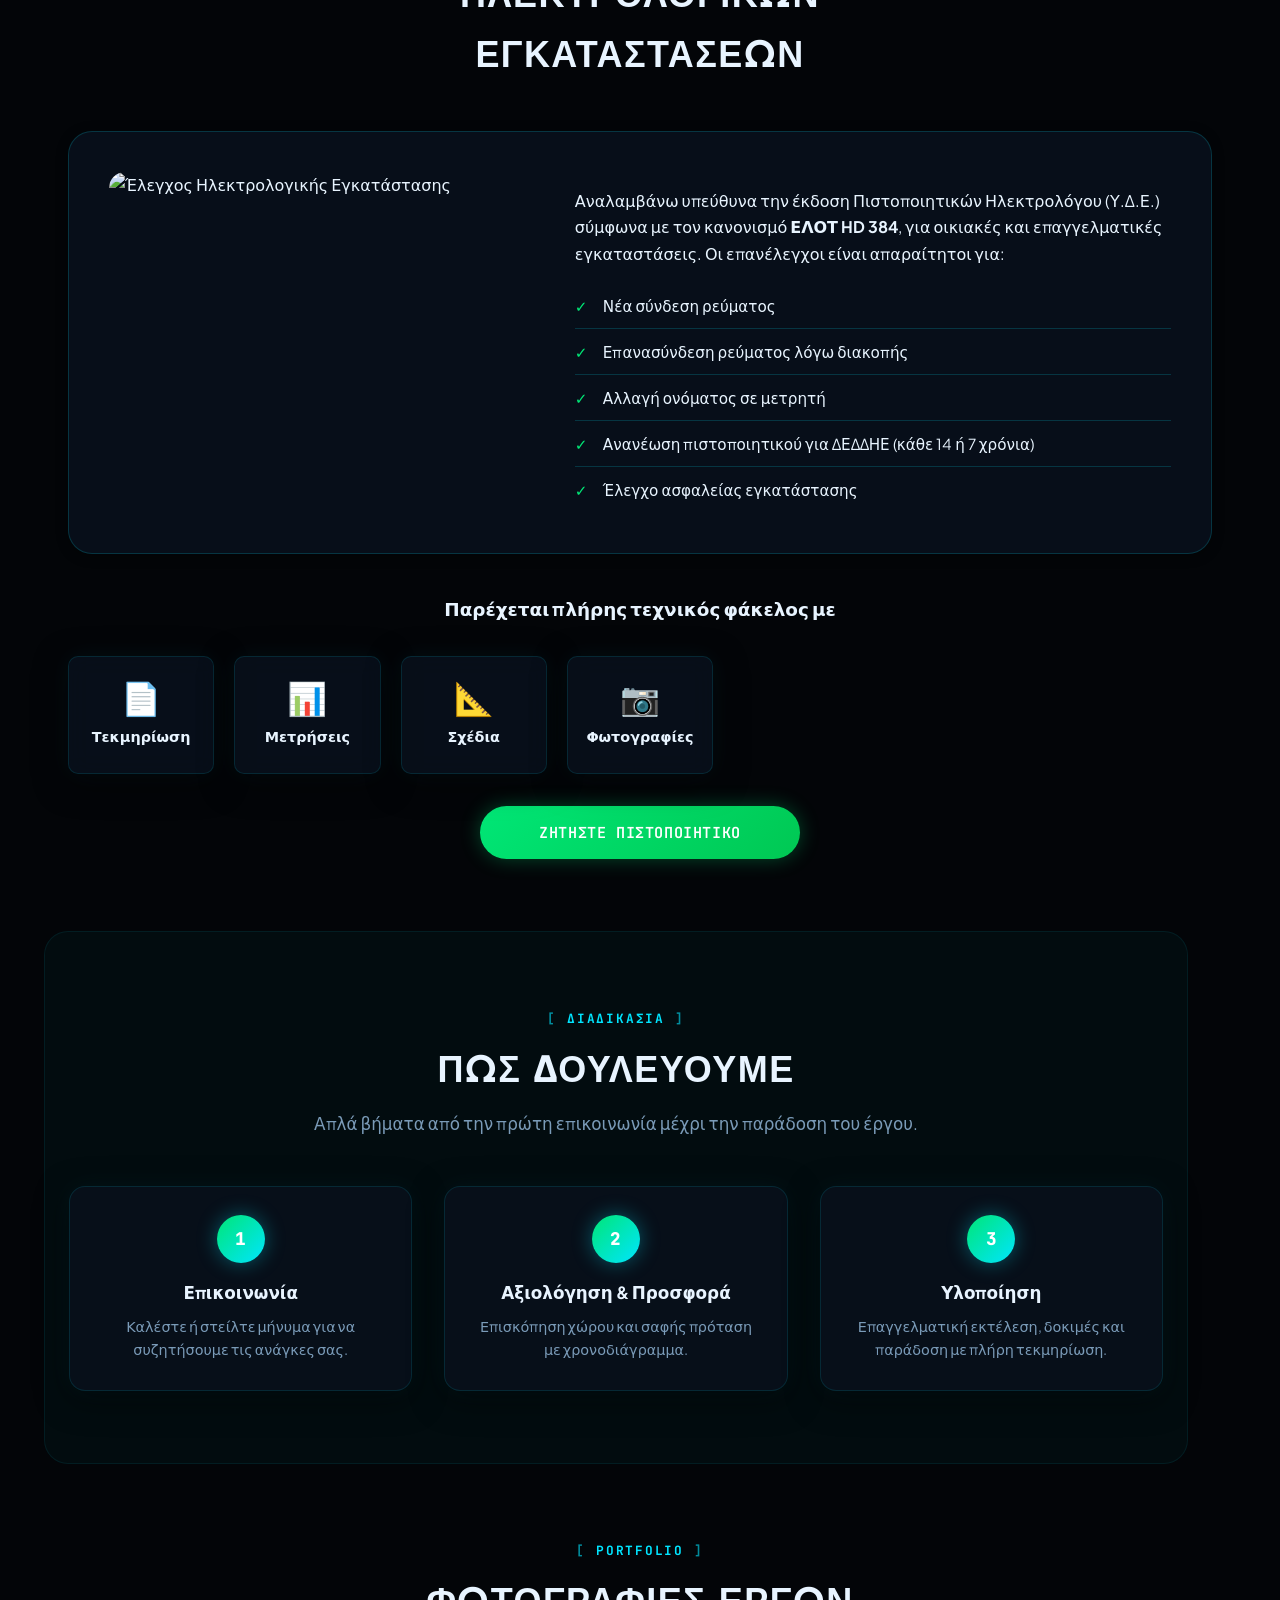
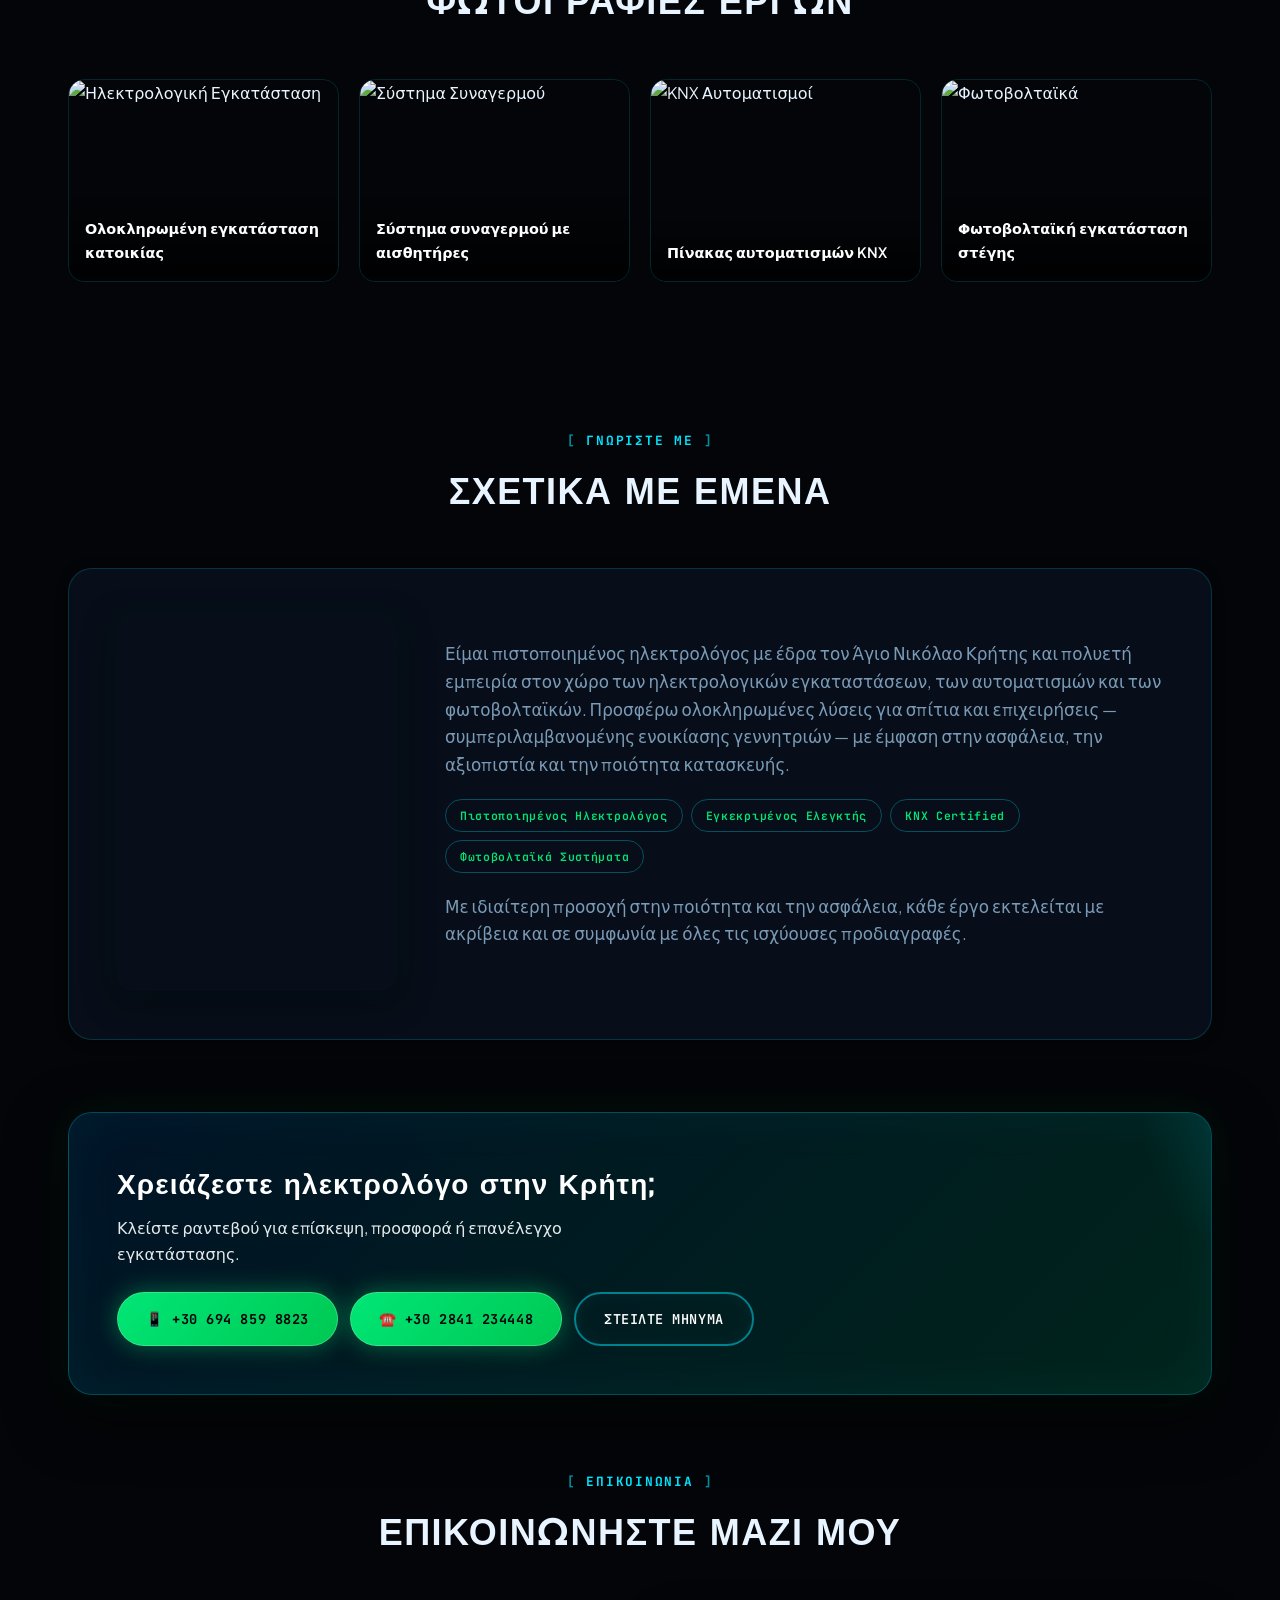
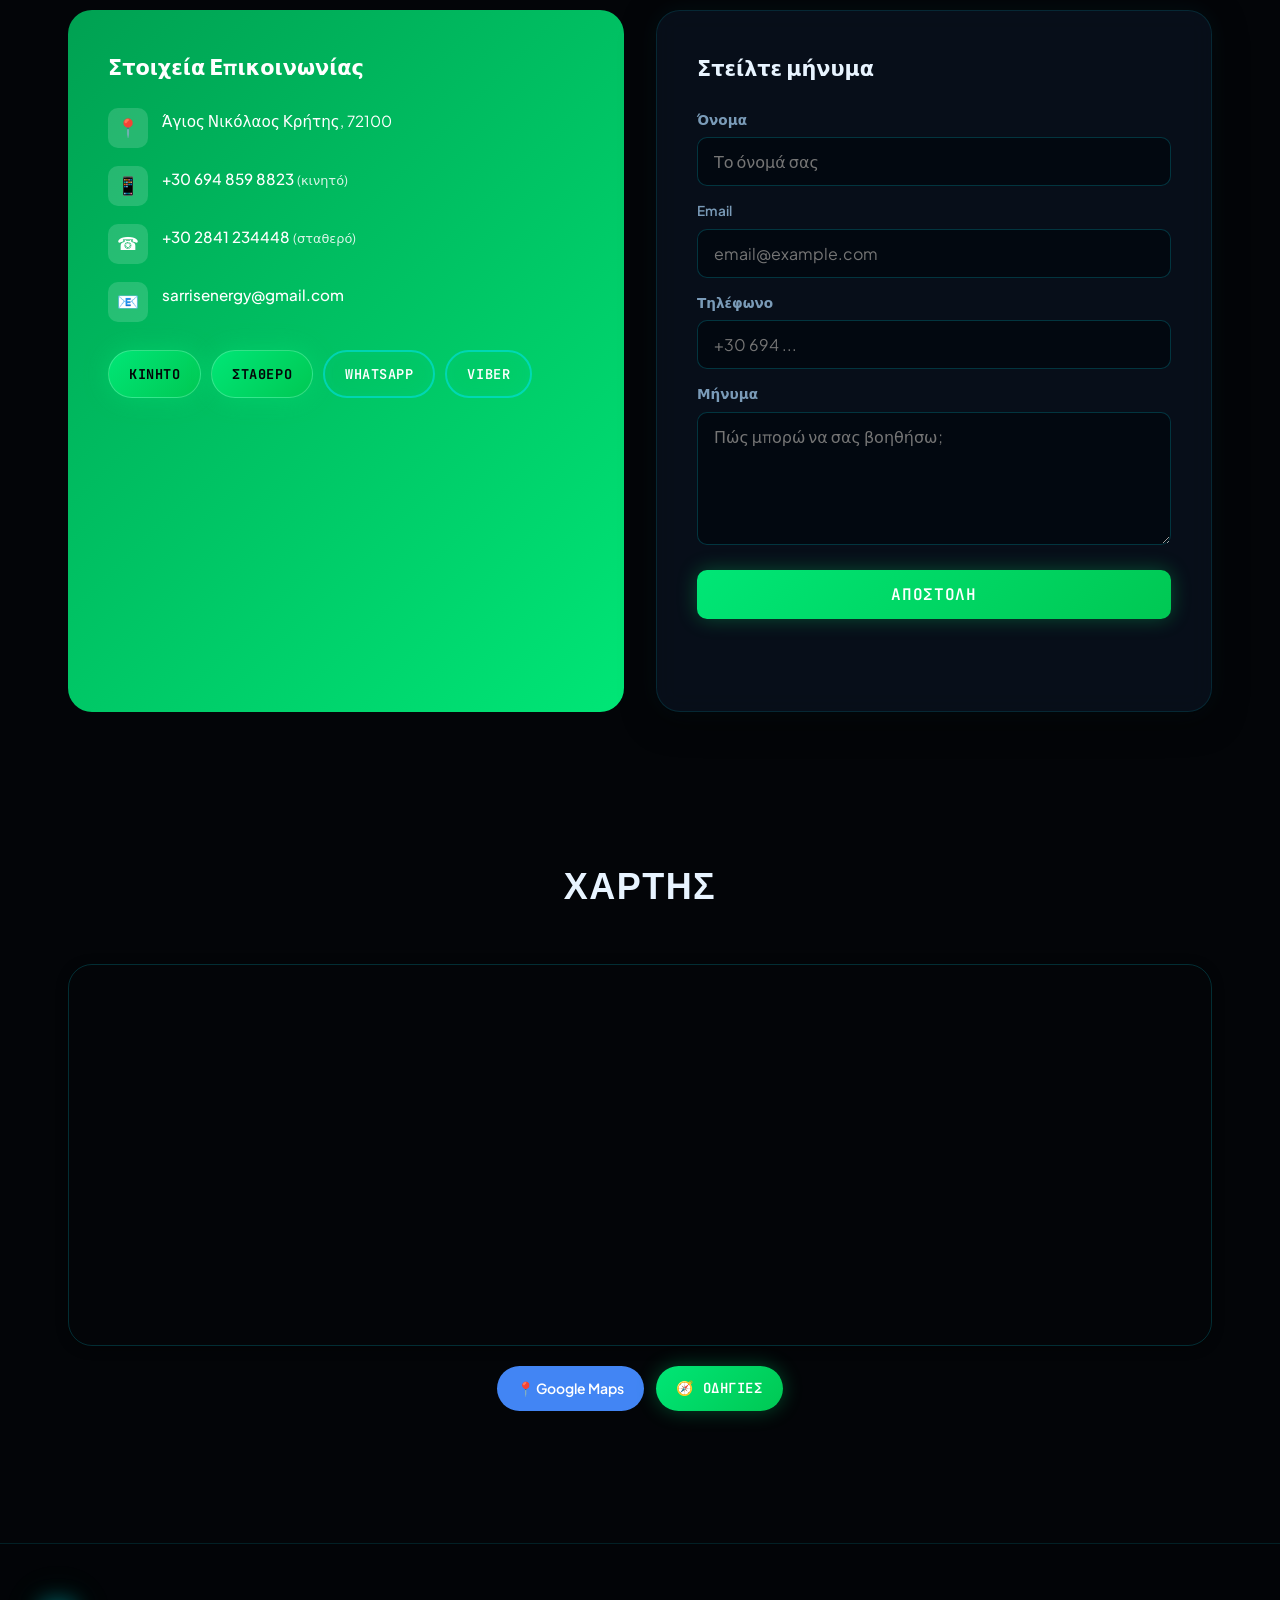
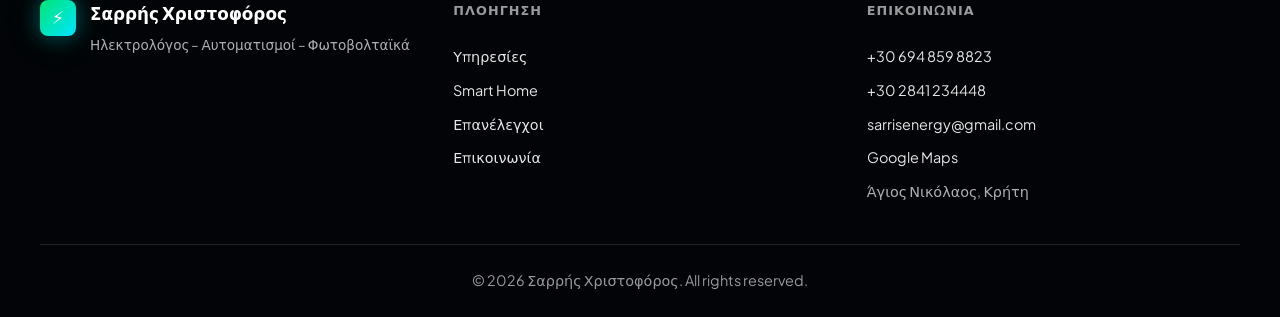
==== commit 9ce75139: "Add particle field, circuit traces, and hero energy overlay Co-authored-by: Cursor <cursoragent@curs" ====
--- a/index.html
+++ b/index.html
@@ -53,6 +53,18 @@
     <div class="tech-grid"></div>
     <div class="tech-glow tech-glow--1"></div>
     <div class="tech-glow tech-glow--2"></div>
+    <svg class="tech-circuits" viewBox="0 0 1440 900" preserveAspectRatio="xMidYMid slice">
+      <path class="circuit-path" d="M80 120 H320 V280 H540 V160 H820"/>
+      <path class="circuit-path circuit-path--delay" d="M1360 80 V240 H1100 V420 H860"/>
+      <path class="circuit-path" d="M40 720 H260 V540 H480 V680 H760"/>
+      <path class="circuit-path circuit-path--delay" d="M1400 780 H1080 V560 H900 V640"/>
+      <circle class="circuit-node" cx="320" cy="120" r="4"/>
+      <circle class="circuit-node" cx="540" cy="280" r="4"/>
+      <circle class="circuit-node circuit-node--delay" cx="1100" cy="240" r="4"/>
+      <circle class="circuit-node" cx="260" cy="720" r="4"/>
+      <circle class="circuit-node circuit-node--delay" cx="1080" cy="780" r="4"/>
+    </svg>
+    <canvas id="tech-particles"></canvas>
   </div>
 
   <!-- Navigation -->
@@ -91,7 +103,10 @@
   <div class="lang lang-el">
 
     <header class="hero">
-      <div class="hero-bg" aria-hidden="true"></div>
+      <div class="hero-bg" aria-hidden="true">
+        <div class="hero-energy"></div>
+        <div class="hero-scanlines"></div>
+      </div>
       <div class="hero-content">
         <span class="hero-badge"><span class="hero-badge-dot"></span>Άγιος Νικόλαος Κρήτης</span>
         <h1 class="hero-title">Σαρρής <span class="hero-title-accent">Χριστοφόρος</span></h1>
@@ -494,7 +509,10 @@
   <div class="lang lang-en">
 
     <header class="hero">
-      <div class="hero-bg" aria-hidden="true"></div>
+      <div class="hero-bg" aria-hidden="true">
+        <div class="hero-energy"></div>
+        <div class="hero-scanlines"></div>
+      </div>
       <div class="hero-content">
         <span class="hero-badge"><span class="hero-badge-dot"></span>Agios Nikolaos, Crete</span>
         <h1 class="hero-title">Sarris <span class="hero-title-accent">Christoforos</span></h1>
--- a/tech-theme.css
+++ b/tech-theme.css
@@ -100,20 +100,14 @@
   background:
     linear-gradient(180deg, rgba(3, 5, 8, 0.55) 0%, rgba(3, 5, 8, 0.88) 100%),
     linear-gradient(135deg, rgba(0, 229, 255, 0.12) 0%, transparent 40%, rgba(0, 230, 118, 0.1) 100%);
+  z-index: 1;
 }
 
 [data-theme="dark"] .hero-bg::before {
-  content: "";
-  position: absolute;
-  inset: 0;
-  background: repeating-linear-gradient(
-    0deg,
-    transparent,
-    transparent 2px,
-    rgba(0, 229, 255, 0.015) 2px,
-    rgba(0, 229, 255, 0.015) 4px
-  );
-  pointer-events: none;
+  z-index: 1;
+}
+
+[data-theme="dark"] .hero-bg::after {
   z-index: 1;
 }
 
@@ -396,11 +390,112 @@
   box-shadow: 0 0 28px rgba(0, 230, 118, 0.45);
 }
 
+#tech-particles {
+  position: absolute;
+  inset: 0;
+  width: 100%;
+  height: 100%;
+  opacity: 0.55;
+}
+
+.tech-circuits {
+  position: absolute;
+  inset: 0;
+  width: 100%;
+  height: 100%;
+  opacity: 0.45;
+}
+
+.circuit-path {
+  fill: none;
+  stroke: #00e5ff;
+  stroke-width: 1.4;
+  stroke-linejoin: round;
+  stroke-linecap: square;
+  stroke-dasharray: 18 220;
+  animation: circuit-flow 8s linear infinite;
+  filter: drop-shadow(0 0 6px #00e5ff);
+}
+
+.circuit-path--delay {
+  stroke: #00e676;
+  animation-duration: 11s;
+  animation-delay: -3s;
+}
+
+.circuit-node {
+  fill: #00e5ff;
+  filter: drop-shadow(0 0 8px #00e5ff);
+  animation: tech-blink 2.4s ease-in-out infinite;
+}
+
+.circuit-node--delay {
+  fill: #00e676;
+  animation-delay: -1.2s;
+}
+
+@keyframes circuit-flow {
+  to { stroke-dashoffset: -480; }
+}
+
+.hero-energy,
+.hero-scanlines {
+  position: absolute;
+  inset: 0;
+  z-index: 2;
+  pointer-events: none;
+}
+
+.hero-energy {
+  background:
+    linear-gradient(115deg, transparent 42%, rgba(0, 229, 255, 0.08) 50%, transparent 58%),
+    radial-gradient(ellipse 70% 50% at 50% 100%, rgba(0, 230, 118, 0.18), transparent 70%);
+  background-size: 220% 100%, 100% 100%;
+  animation: energy-sweep 7s ease-in-out infinite;
+}
+
+.hero-scanlines {
+  background: repeating-linear-gradient(
+    180deg,
+    transparent 0 3px,
+    rgba(0, 229, 255, 0.035) 3px 4px
+  );
+  mix-blend-mode: screen;
+  animation: scan-move 9s linear infinite;
+  opacity: 0.7;
+}
+
+@keyframes energy-sweep {
+  0%, 100% { background-position: 0% 0, 0 0; }
+  50% { background-position: 100% 0, 0 0; }
+}
+
+@keyframes scan-move {
+  0% { transform: translateY(0); }
+  100% { transform: translateY(12px); }
+}
+
+[data-theme="light"] .tech-circuits,
+[data-theme="light"] #tech-particles,
+[data-theme="light"] .hero-energy,
+[data-theme="light"] .hero-scanlines {
+  display: none;
+}
+
 @media (prefers-reduced-motion: reduce) {
   .tech-glow,
   .hero-badge-dot,
   .hero-title-accent,
+  .circuit-path,
+  .circuit-node,
+  .hero-energy,
+  .hero-scanlines,
   [data-theme="dark"] .nav-brand-icon {
     animation: none;
   }
-}
+
+  #tech-particles,
+  .tech-circuits {
+    display: none;
+  }
+}
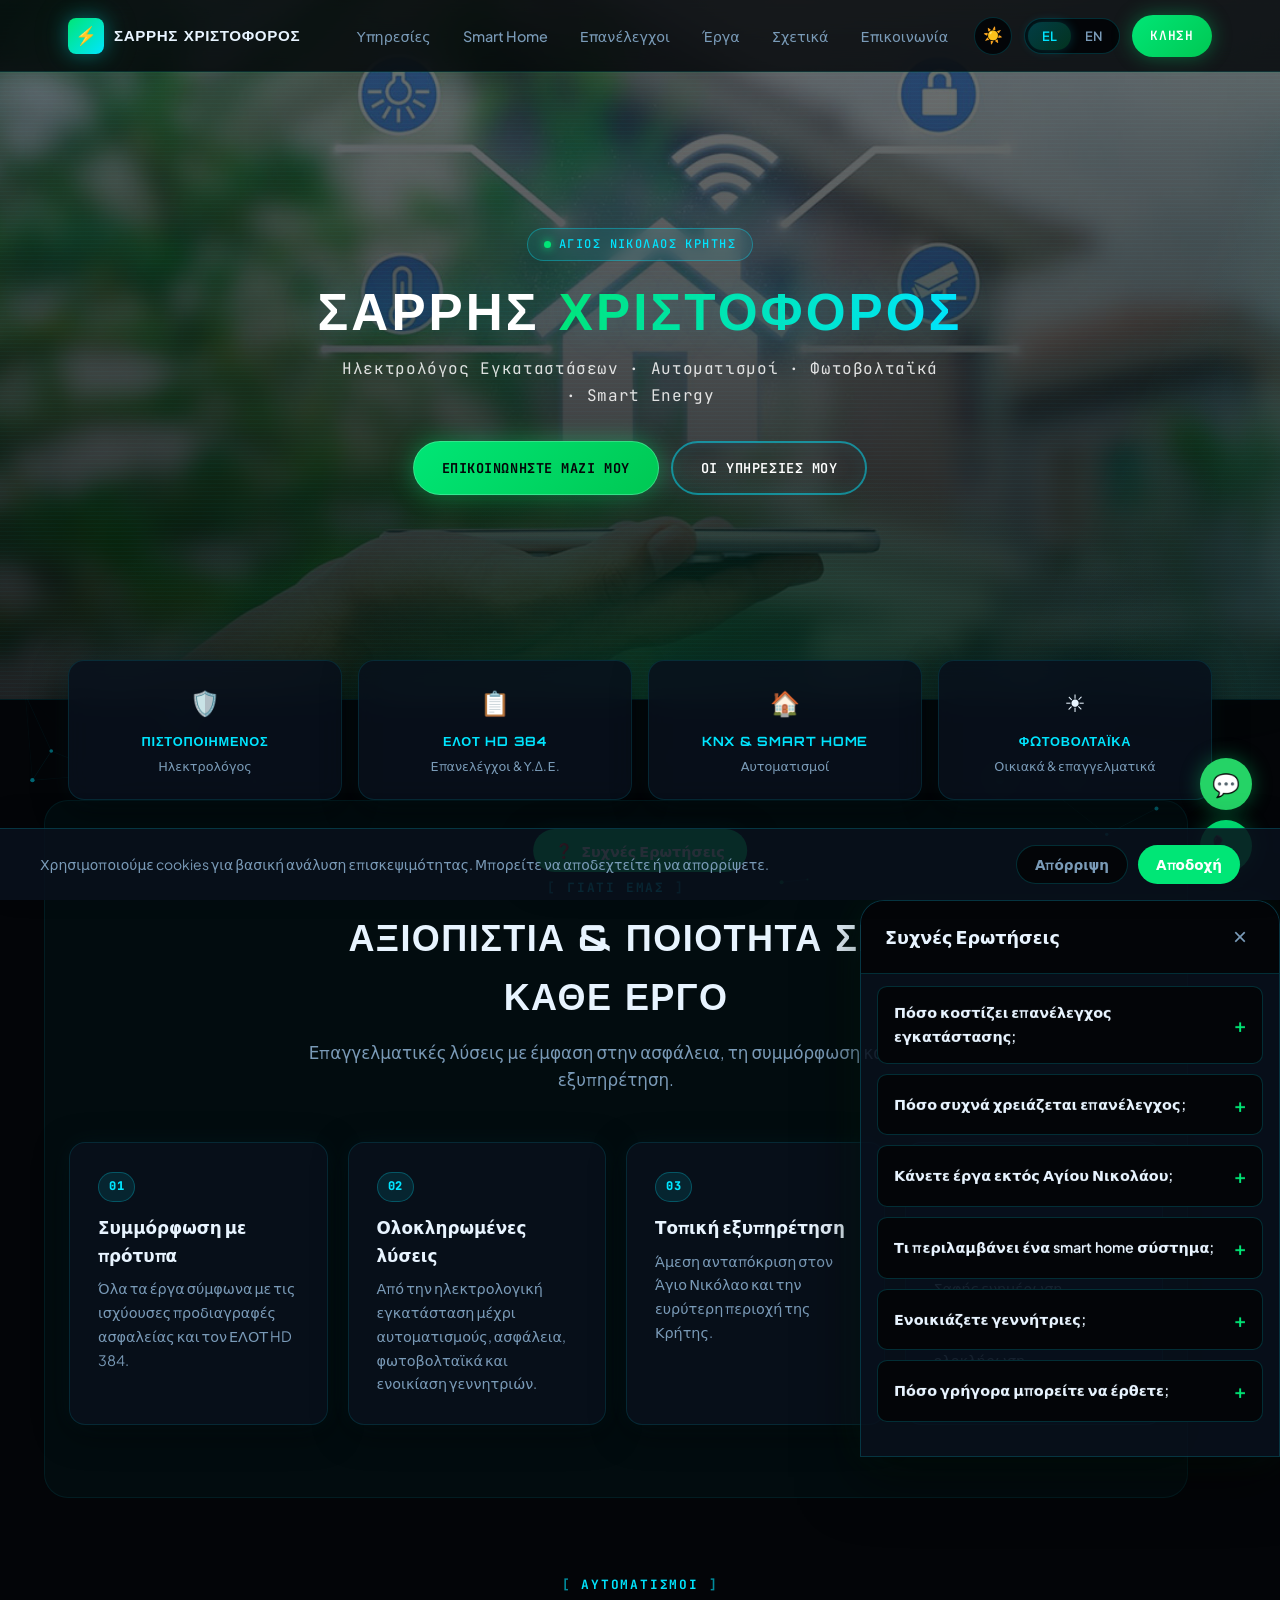
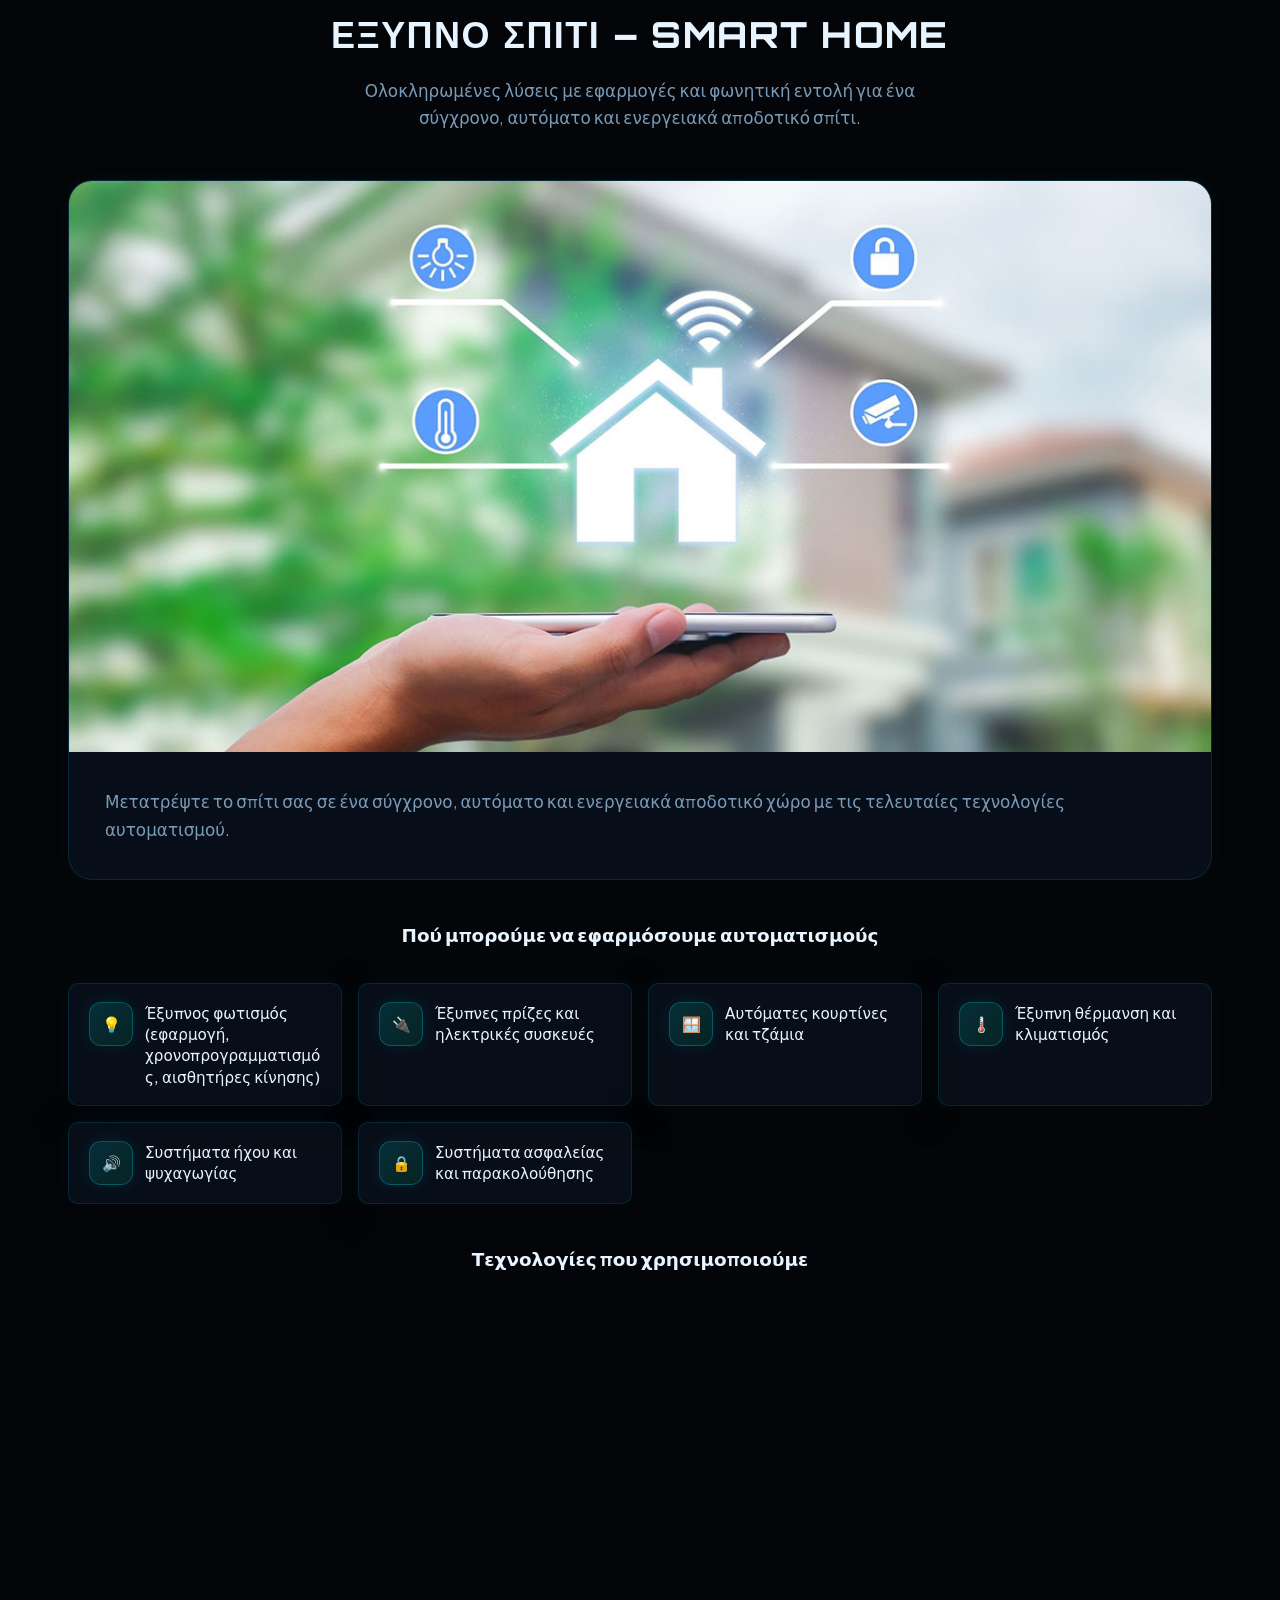
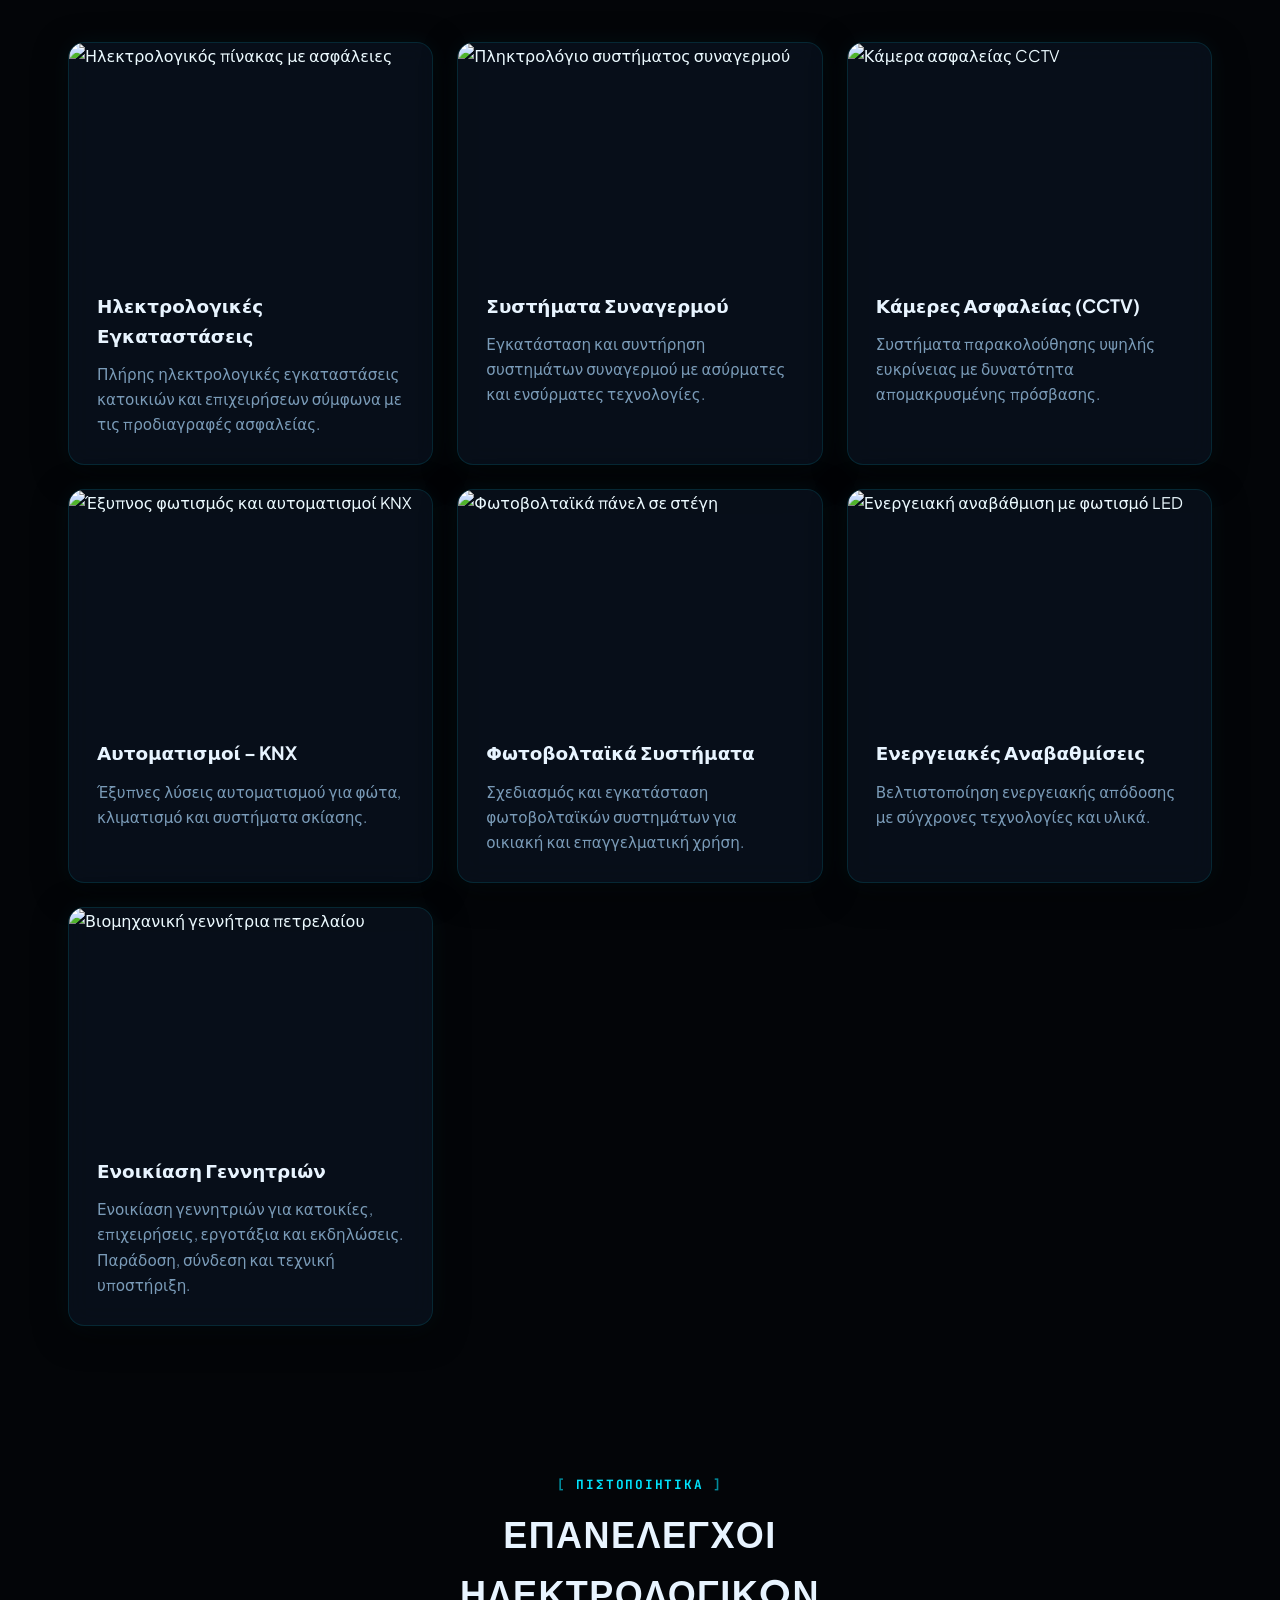
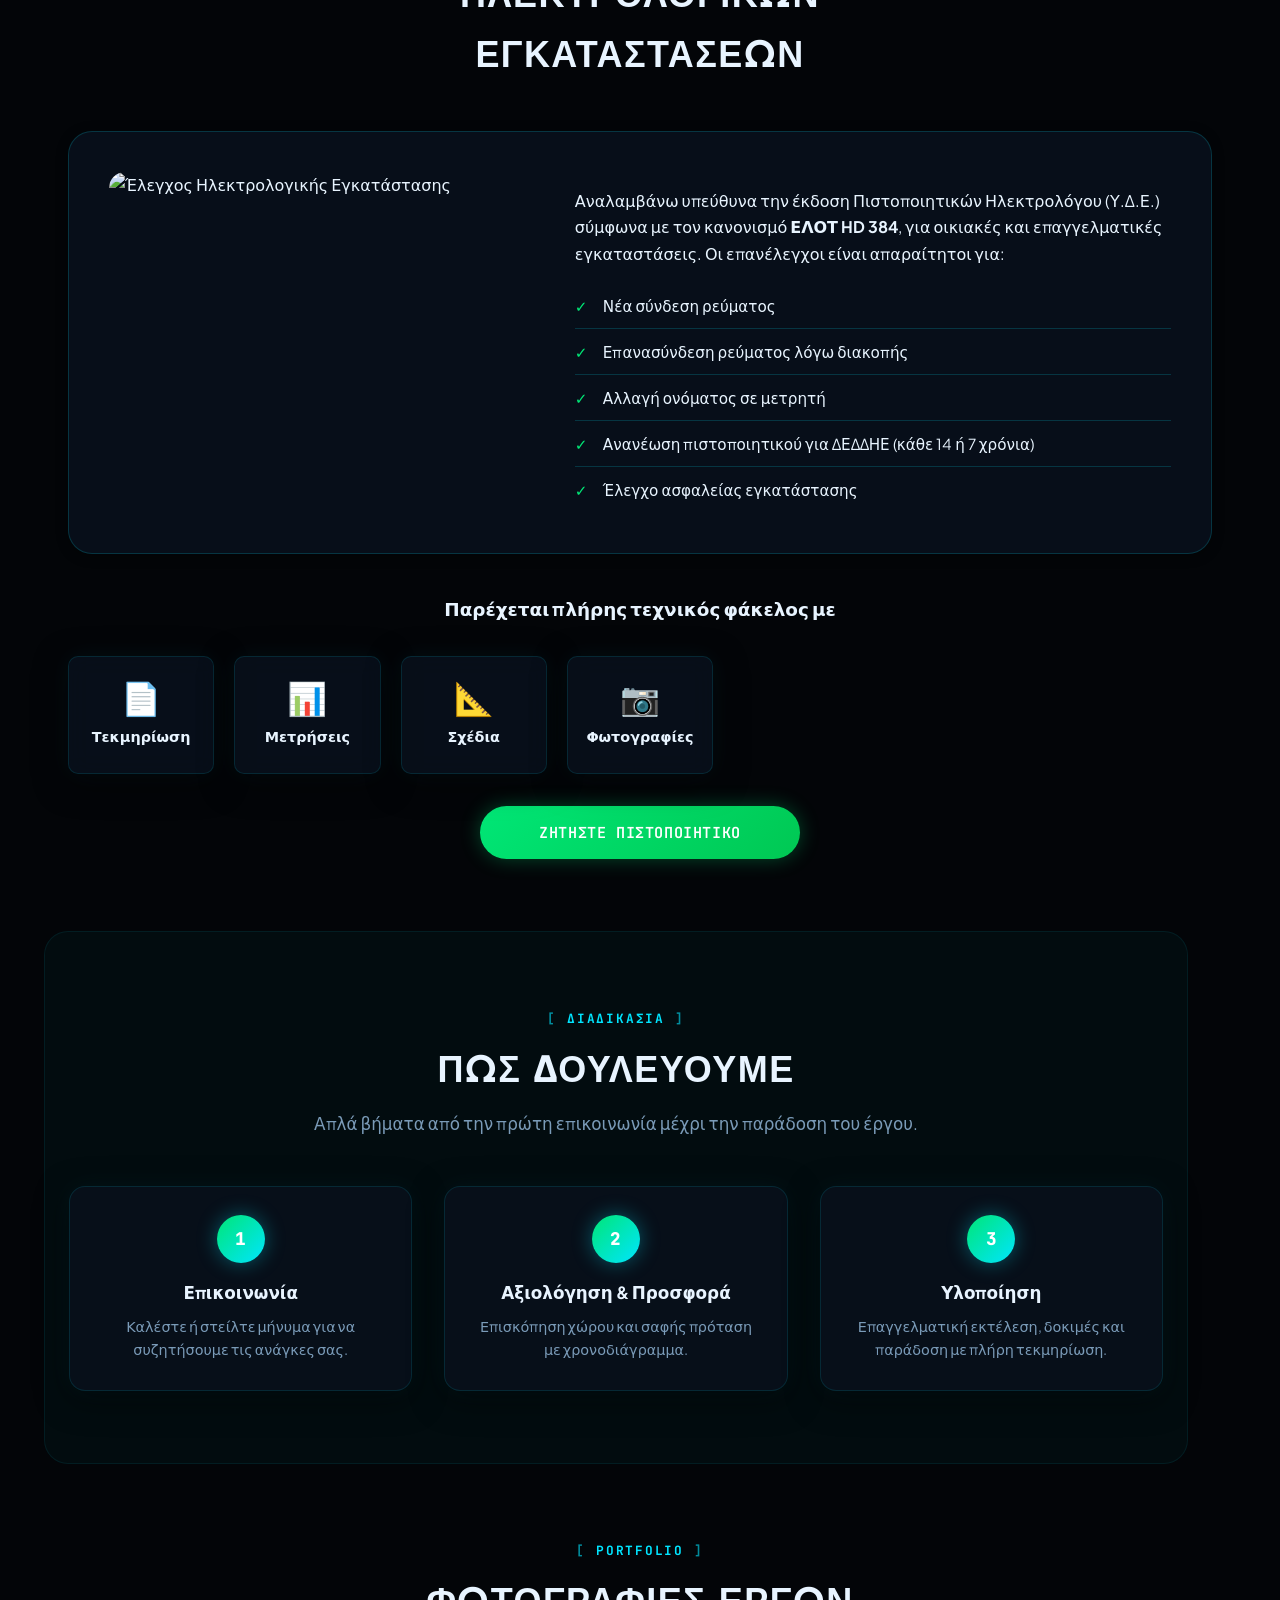
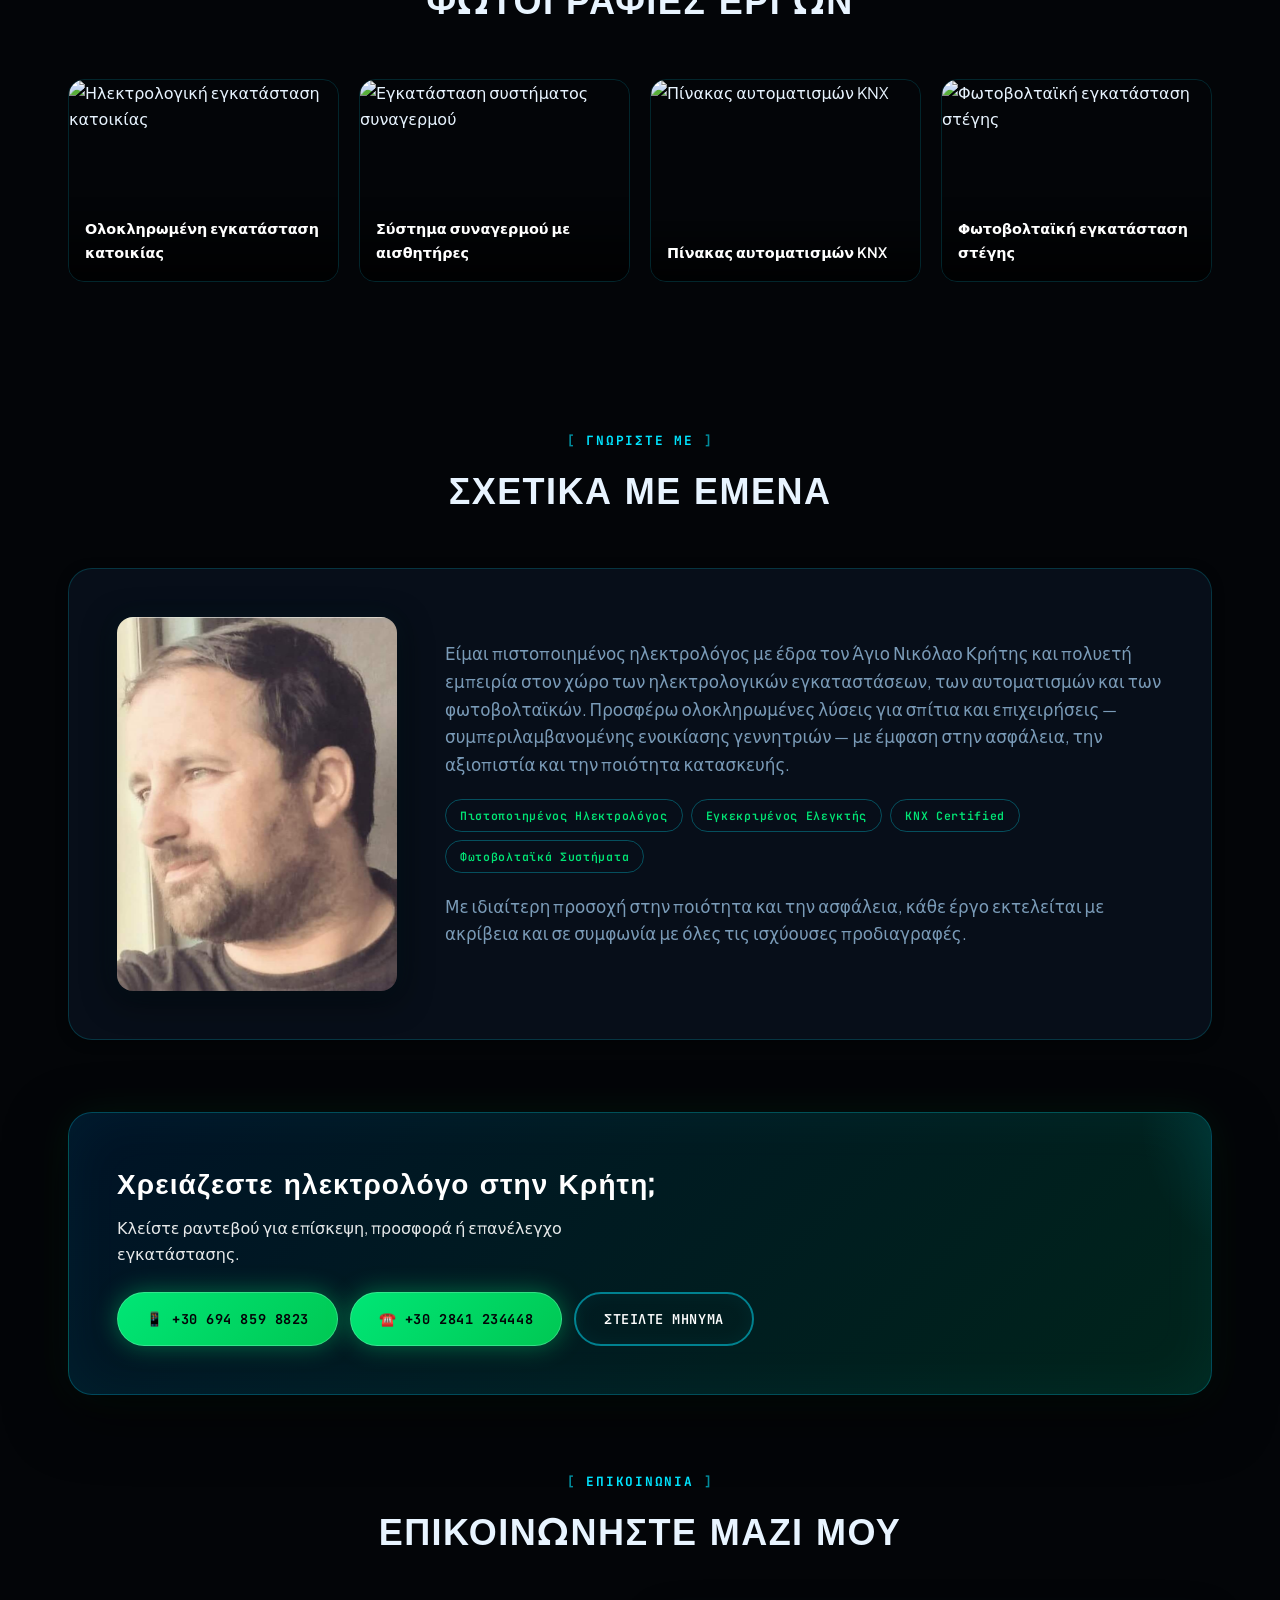
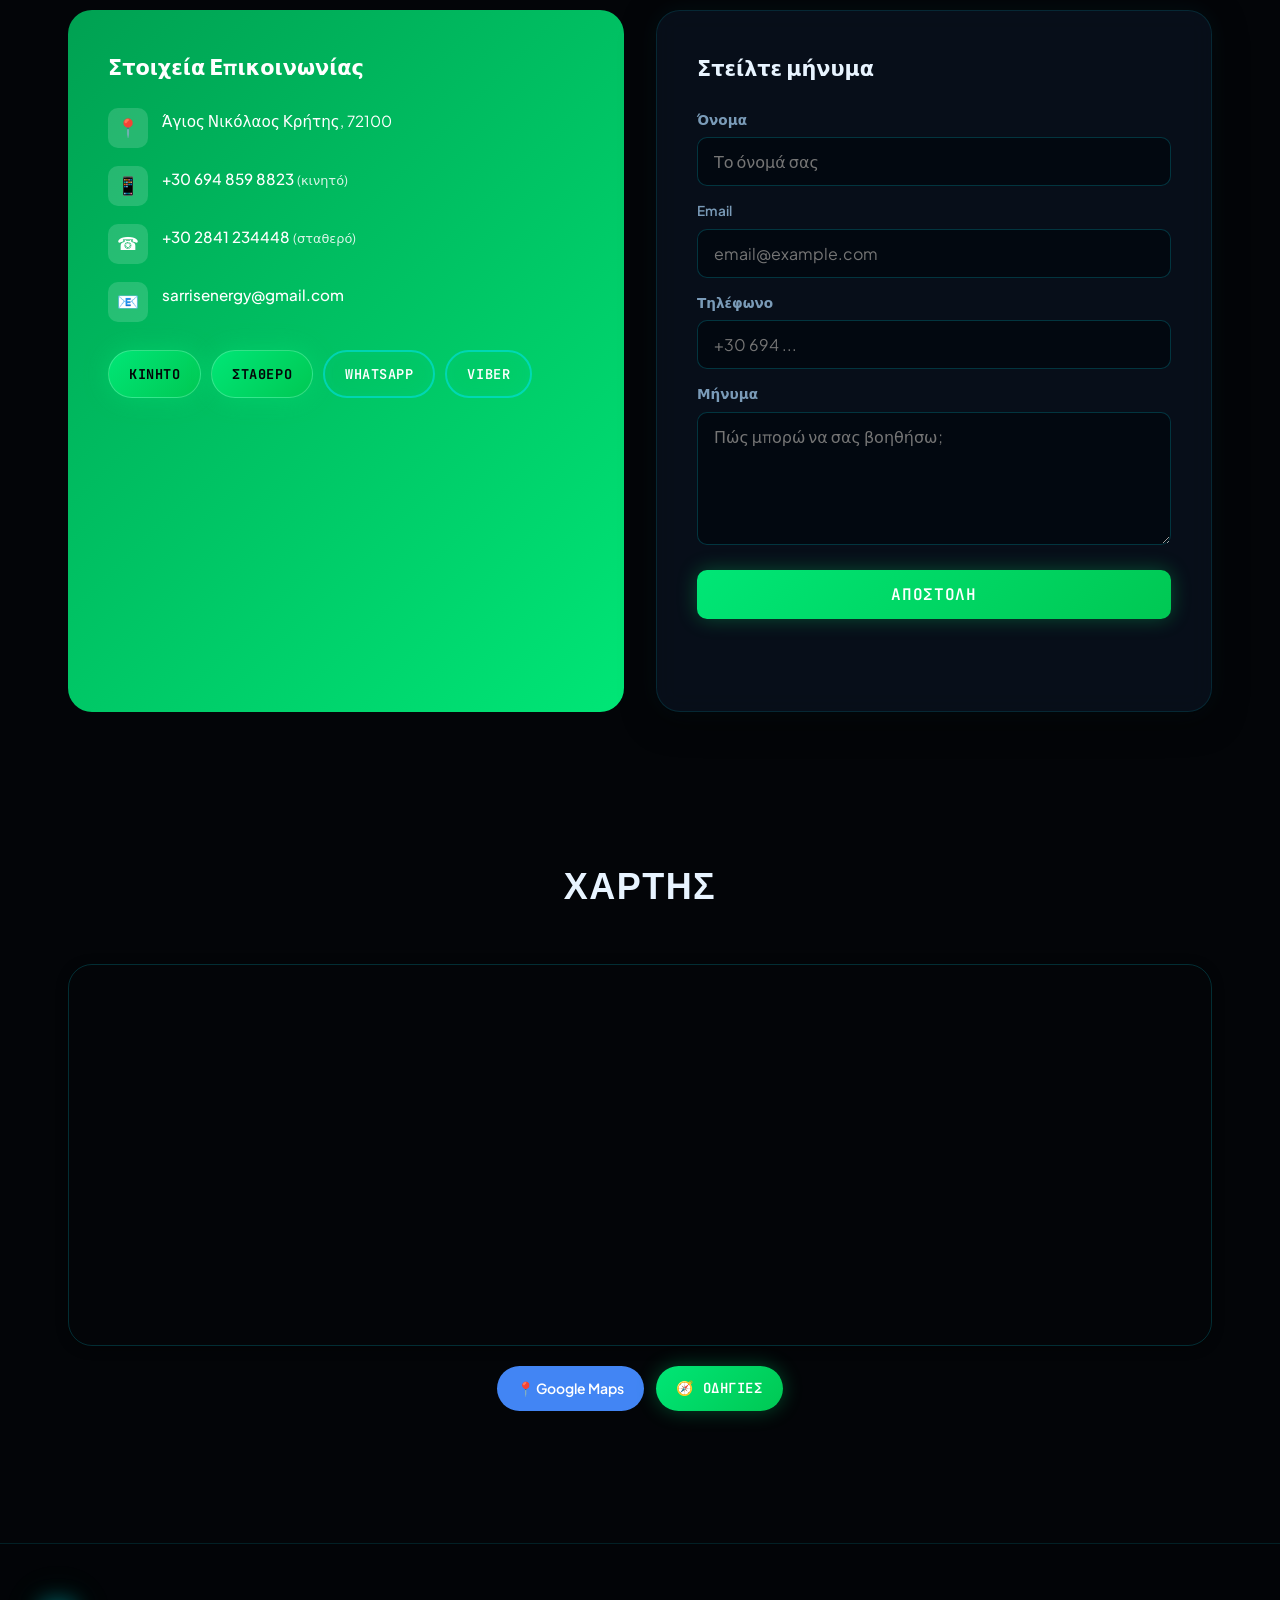
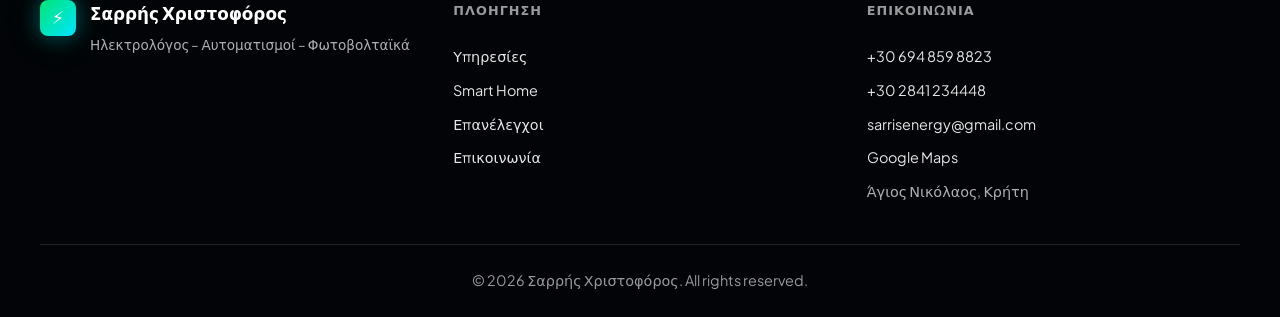
==== commit 2f17890f: "Use representative Unsplash photos for services and gallery. Co-authored-by: Cursor <cursoragent@cur" ====
--- a/index.html
+++ b/index.html
@@ -240,49 +240,49 @@
 
         <div class="services-grid">
           <article class="card reveal">
-            <img loading="lazy" decoding="async" class="card-img" src="https://images.unsplash.com/photo-1605152276897-4f618f831968?ixlib=rb-4.0.3&auto=format&fit=crop&w=1000&q=80" alt="Ηλεκτρολογικές Εγκαταστάσεις"/>
+            <img loading="lazy" decoding="async" class="card-img" src="https://images.unsplash.com/photo-1576446470246-499c738d1c8e?ixlib=rb-4.0.3&auto=format&fit=crop&w=1000&q=80" alt="Ηλεκτρολογικός πίνακας με ασφάλειες"/>
             <div class="card-body">
               <h3>Ηλεκτρολογικές Εγκαταστάσεις</h3>
               <p>Πλήρης ηλεκτρολογικές εγκαταστάσεις κατοικιών και επιχειρήσεων σύμφωνα με τις προδιαγραφές ασφαλείας.</p>
             </div>
           </article>
           <article class="card reveal">
-            <img loading="lazy" decoding="async" class="card-img" src="https://images.unsplash.com/photo-1558002038-1055907df827?ixlib=rb-4.0.3&auto=format&fit=crop&w=1000&q=80" alt="Συστήματα Συναγερμού"/>
+            <img loading="lazy" decoding="async" class="card-img" src="https://images.unsplash.com/photo-1634224143538-ce0221abf732?ixlib=rb-4.0.3&auto=format&fit=crop&w=1000&q=80" alt="Πληκτρολόγιο συστήματος συναγερμού"/>
             <div class="card-body">
               <h3>Συστήματα Συναγερμού</h3>
               <p>Εγκατάσταση και συντήρηση συστημάτων συναγερμού με ασύρματες και ενσύρματες τεχνολογίες.</p>
             </div>
           </article>
           <article class="card reveal">
-            <img loading="lazy" decoding="async" class="card-img" src="https://images.unsplash.com/photo-1563986768609-322da13575f3?ixlib=rb-4.0.3&auto=format&fit=crop&w=1000&q=80" alt="Κάμερες Ασφαλείας"/>
+            <img loading="lazy" decoding="async" class="card-img" src="https://images.unsplash.com/photo-1576554741364-a0d5593b0d62?ixlib=rb-4.0.3&auto=format&fit=crop&w=1000&q=80" alt="Κάμερα ασφαλείας CCTV"/>
             <div class="card-body">
               <h3>Κάμερες Ασφαλείας (CCTV)</h3>
               <p>Συστήματα παρακολούθησης υψηλής ευκρίνειας με δυνατότητα απομακρυσμένης πρόσβασης.</p>
             </div>
           </article>
           <article class="card reveal">
-            <img loading="lazy" decoding="async" class="card-img" src="https://images.unsplash.com/photo-1558008258-3256797b43f3?ixlib=rb-4.0.3&auto=format&fit=crop&w=1000&q=80" alt="Αυτοματισμοί KNX"/>
+            <img loading="lazy" decoding="async" class="card-img" src="https://images.unsplash.com/photo-1707733260992-73ff6dbed163?ixlib=rb-4.0.3&auto=format&fit=crop&w=1000&q=80" alt="Έξυπνος φωτισμός και αυτοματισμοί KNX"/>
             <div class="card-body">
               <h3>Αυτοματισμοί – KNX</h3>
               <p>Έξυπνες λύσεις αυτοματισμού για φώτα, κλιματισμό και συστήματα σκίασης.</p>
             </div>
           </article>
           <article class="card reveal">
-            <img loading="lazy" decoding="async" class="card-img" src="https://images.unsplash.com/photo-1509391366360-2e959784a276?ixlib=rb-4.0.3&auto=format&fit=crop&w=1000&q=80" alt="Φωτοβολταϊκά"/>
+            <img loading="lazy" decoding="async" class="card-img" src="https://images.unsplash.com/photo-1509391366360-2e959784a276?ixlib=rb-4.0.3&auto=format&fit=crop&w=1000&q=80" alt="Φωτοβολταϊκά πάνελ σε στέγη"/>
             <div class="card-body">
               <h3>Φωτοβολταϊκά Συστήματα</h3>
               <p>Σχεδιασμός και εγκατάσταση φωτοβολταϊκών συστημάτων για οικιακή και επαγγελματική χρήση.</p>
             </div>
           </article>
           <article class="card reveal">
-            <img loading="lazy" decoding="async" class="card-img" src="https://images.unsplash.com/photo-1486406146926-c627a92ad1ab?ixlib=rb-4.0.3&auto=format&fit=crop&w=1000&q=80" alt="Ενεργειακές Αναβαθμίσεις"/>
+            <img loading="lazy" decoding="async" class="card-img" src="https://images.unsplash.com/photo-1565814329452-e1efa11c5b89?ixlib=rb-4.0.3&auto=format&fit=crop&w=1000&q=80" alt="Ενεργειακή αναβάθμιση με φωτισμό LED"/>
             <div class="card-body">
               <h3>Ενεργειακές Αναβαθμίσεις</h3>
               <p>Βελτιστοποίηση ενεργειακής απόδοσης με σύγχρονες τεχνολογίες και υλικά.</p>
             </div>
           </article>
           <article class="card reveal">
-            <img loading="lazy" decoding="async" class="card-img" src="https://images.unsplash.com/photo-1473341304170-971dccb5ac1e?ixlib=rb-4.0.3&auto=format&fit=crop&w=1000&q=80" alt="Ενοικίαση Γεννητριών"/>
+            <img loading="lazy" decoding="async" class="card-img" src="https://images.unsplash.com/photo-1555861404-533a2800257f?ixlib=rb-4.0.3&auto=format&fit=crop&w=1000&q=80" alt="Βιομηχανική γεννήτρια πετρελαίου"/>
             <div class="card-body">
               <h3>Ενοικίαση Γεννητριών</h3>
               <p>Ενοικίαση γεννητριών για κατοικίες, επιχειρήσεις, εργοτάξια και εκδηλώσεις. Παράδοση, σύνδεση και τεχνική υποστήριξη.</p>
@@ -370,19 +370,19 @@
         </div>
         <div class="gallery reveal">
           <div class="gallery-item" role="button" tabindex="0" aria-label="Προβολή φωτογραφίας">
-            <img loading="lazy" decoding="async" src="https://images.unsplash.com/photo-1605152276897-4f618f831968?ixlib=rb-4.0.3&auto=format&fit=crop&w=500&q=80" alt="Ηλεκτρολογική Εγκατάσταση"/>
+            <img loading="lazy" decoding="async" src="https://images.unsplash.com/photo-1621905251189-08b45d6a269e?ixlib=rb-4.0.3&auto=format&fit=crop&w=500&q=80" alt="Ηλεκτρολογική εγκατάσταση κατοικίας"/>
             <div class="gallery-caption">Ολοκληρωμένη εγκατάσταση κατοικίας</div>
           </div>
           <div class="gallery-item" role="button" tabindex="0" aria-label="Προβολή φωτογραφίας">
-            <img loading="lazy" decoding="async" src="https://images.unsplash.com/photo-1558002038-1055907df827?ixlib=rb-4.0.3&auto=format&fit=crop&w=500&q=80" alt="Σύστημα Συναγερμού"/>
+            <img loading="lazy" decoding="async" src="https://images.unsplash.com/photo-1676630656246-3047520adfdf?ixlib=rb-4.0.3&auto=format&fit=crop&w=500&q=80" alt="Εγκατάσταση συστήματος συναγερμού"/>
             <div class="gallery-caption">Σύστημα συναγερμού με αισθητήρες</div>
           </div>
           <div class="gallery-item" role="button" tabindex="0" aria-label="Προβολή φωτογραφίας">
-            <img loading="lazy" decoding="async" src="https://images.unsplash.com/photo-1558008258-3256797b43f3?ixlib=rb-4.0.3&auto=format&fit=crop&w=500&q=80" alt="KNX Αυτοματισμοί"/>
+            <img loading="lazy" decoding="async" src="https://images.unsplash.com/photo-1650682009477-52fd77302b78?ixlib=rb-4.0.3&auto=format&fit=crop&w=500&q=80" alt="Πίνακας αυτοματισμών KNX"/>
             <div class="gallery-caption">Πίνακας αυτοματισμών KNX</div>
           </div>
           <div class="gallery-item" role="button" tabindex="0" aria-label="Προβολή φωτογραφίας">
-            <img loading="lazy" decoding="async" src="https://images.unsplash.com/photo-1509391366360-2e959784a276?ixlib=rb-4.0.3&auto=format&fit=crop&w=500&q=80" alt="Φωτοβολταϊκά"/>
+            <img loading="lazy" decoding="async" src="https://images.unsplash.com/photo-1509391366360-2e959784a276?ixlib=rb-4.0.3&auto=format&fit=crop&w=500&q=80" alt="Φωτοβολταϊκή εγκατάσταση στέγης"/>
             <div class="gallery-caption">Φωτοβολταϊκή εγκατάσταση στέγης</div>
           </div>
         </div>
@@ -643,49 +643,49 @@
 
         <div class="services-grid">
           <article class="card reveal">
-            <img loading="lazy" decoding="async" class="card-img" src="https://images.unsplash.com/photo-1605152276897-4f618f831968?ixlib=rb-4.0.3&auto=format&fit=crop&w=1000&q=80" alt="Electrical Installations"/>
+            <img loading="lazy" decoding="async" class="card-img" src="https://images.unsplash.com/photo-1576446470246-499c738d1c8e?ixlib=rb-4.0.3&auto=format&fit=crop&w=1000&q=80" alt="Electrical switchboard with circuit breakers"/>
             <div class="card-body">
               <h3>Electrical Installations</h3>
               <p>Complete electrical installations for homes and businesses, following safety standards.</p>
             </div>
           </article>
           <article class="card reveal">
-            <img loading="lazy" decoding="async" class="card-img" src="https://images.unsplash.com/photo-1558002038-1055907df827?ixlib=rb-4.0.3&auto=format&fit=crop&w=1000&q=80" alt="Alarm Systems"/>
+            <img loading="lazy" decoding="async" class="card-img" src="https://images.unsplash.com/photo-1634224143538-ce0221abf732?ixlib=rb-4.0.3&auto=format&fit=crop&w=1000&q=80" alt="Security alarm keypad"/>
             <div class="card-body">
               <h3>Alarm Systems</h3>
               <p>Installation and maintenance of alarm systems, using both wireless and wired technologies.</p>
             </div>
           </article>
           <article class="card reveal">
-            <img loading="lazy" decoding="async" class="card-img" src="https://images.unsplash.com/photo-1563986768609-322da13575f3?ixlib=rb-4.0.3&auto=format&fit=crop&w=1000&q=80" alt="Security Cameras"/>
+            <img loading="lazy" decoding="async" class="card-img" src="https://images.unsplash.com/photo-1576554741364-a0d5593b0d62?ixlib=rb-4.0.3&auto=format&fit=crop&w=1000&q=80" alt="CCTV security camera"/>
             <div class="card-body">
               <h3>Security Cameras (CCTV)</h3>
               <p>High-definition surveillance systems with remote access capabilities.</p>
             </div>
           </article>
           <article class="card reveal">
-            <img loading="lazy" decoding="async" class="card-img" src="https://images.unsplash.com/photo-1558008258-3256797b43f3?ixlib=rb-4.0.3&auto=format&fit=crop&w=1000&q=80" alt="KNX Automations"/>
+            <img loading="lazy" decoding="async" class="card-img" src="https://images.unsplash.com/photo-1707733260992-73ff6dbed163?ixlib=rb-4.0.3&auto=format&fit=crop&w=1000&q=80" alt="Smart lighting and KNX home automation"/>
             <div class="card-body">
               <h3>Automations – KNX</h3>
               <p>Smart automation solutions for lighting, air conditioning, and shading systems.</p>
             </div>
           </article>
           <article class="card reveal">
-            <img loading="lazy" decoding="async" class="card-img" src="https://images.unsplash.com/photo-1509391366360-2e959784a276?ixlib=rb-4.0.3&auto=format&fit=crop&w=1000&q=80" alt="Photovoltaic Systems"/>
+            <img loading="lazy" decoding="async" class="card-img" src="https://images.unsplash.com/photo-1509391366360-2e959784a276?ixlib=rb-4.0.3&auto=format&fit=crop&w=1000&q=80" alt="Solar panels on a roof"/>
             <div class="card-body">
               <h3>Photovoltaic Systems</h3>
               <p>Design and installation of photovoltaic systems for residential and commercial use.</p>
             </div>
           </article>
           <article class="card reveal">
-            <img loading="lazy" decoding="async" class="card-img" src="https://images.unsplash.com/photo-1486406146926-c627a92ad1ab?ixlib=rb-4.0.3&auto=format&fit=crop&w=1000&q=80" alt="Energy Upgrades"/>
+            <img loading="lazy" decoding="async" class="card-img" src="https://images.unsplash.com/photo-1565814329452-e1efa11c5b89?ixlib=rb-4.0.3&auto=format&fit=crop&w=1000&q=80" alt="LED lighting energy upgrade"/>
             <div class="card-body">
               <h3>Energy Upgrades</h3>
               <p>Improve energy efficiency using modern technologies and materials.</p>
             </div>
           </article>
           <article class="card reveal">
-            <img loading="lazy" decoding="async" class="card-img" src="https://images.unsplash.com/photo-1473341304170-971dccb5ac1e?ixlib=rb-4.0.3&auto=format&fit=crop&w=1000&q=80" alt="Generator Rental"/>
+            <img loading="lazy" decoding="async" class="card-img" src="https://images.unsplash.com/photo-1555861404-533a2800257f?ixlib=rb-4.0.3&auto=format&fit=crop&w=1000&q=80" alt="Industrial diesel generator"/>
             <div class="card-body">
               <h3>Generator Rental</h3>
               <p>Generator hire for homes, businesses, construction sites, and events. Delivery, connection, and technical support.</p>
@@ -770,19 +770,19 @@
         </div>
         <div class="gallery reveal">
           <div class="gallery-item" role="button" tabindex="0" aria-label="Προβολή φωτογραφίας">
-            <img loading="lazy" decoding="async" src="https://images.unsplash.com/photo-1605152276897-4f618f831968?ixlib=rb-4.0.3&auto=format&fit=crop&w=500&q=80" alt="Electrical Installation"/>
+            <img loading="lazy" decoding="async" src="https://images.unsplash.com/photo-1621905251189-08b45d6a269e?ixlib=rb-4.0.3&auto=format&fit=crop&w=500&q=80" alt="Home electrical installation"/>
             <div class="gallery-caption">Complete home installation</div>
           </div>
           <div class="gallery-item" role="button" tabindex="0" aria-label="Προβολή φωτογραφίας">
-            <img loading="lazy" decoding="async" src="https://images.unsplash.com/photo-1558002038-1055907df827?ixlib=rb-4.0.3&auto=format&fit=crop&w=500&q=80" alt="Alarm System"/>
+            <img loading="lazy" decoding="async" src="https://images.unsplash.com/photo-1676630656246-3047520adfdf?ixlib=rb-4.0.3&auto=format&fit=crop&w=500&q=80" alt="Alarm system installation"/>
             <div class="gallery-caption">Alarm system with sensors</div>
           </div>
           <div class="gallery-item" role="button" tabindex="0" aria-label="Προβολή φωτογραφίας">
-            <img loading="lazy" decoding="async" src="https://images.unsplash.com/photo-1558008258-3256797b43f3?ixlib=rb-4.0.3&auto=format&fit=crop&w=500&q=80" alt="KNX Automations"/>
+            <img loading="lazy" decoding="async" src="https://images.unsplash.com/photo-1650682009477-52fd77302b78?ixlib=rb-4.0.3&auto=format&fit=crop&w=500&q=80" alt="KNX automation panel"/>
             <div class="gallery-caption">KNX automation panel</div>
           </div>
           <div class="gallery-item" role="button" tabindex="0" aria-label="Προβολή φωτογραφίας">
-            <img loading="lazy" decoding="async" src="https://images.unsplash.com/photo-1509391366360-2e959784a276?ixlib=rb-4.0.3&auto=format&fit=crop&w=500&q=80" alt="Photovoltaic Systems"/>
+            <img loading="lazy" decoding="async" src="https://images.unsplash.com/photo-1509391366360-2e959784a276?ixlib=rb-4.0.3&auto=format&fit=crop&w=500&q=80" alt="Rooftop photovoltaic installation"/>
             <div class="gallery-caption">Rooftop photovoltaic installation</div>
           </div>
         </div>
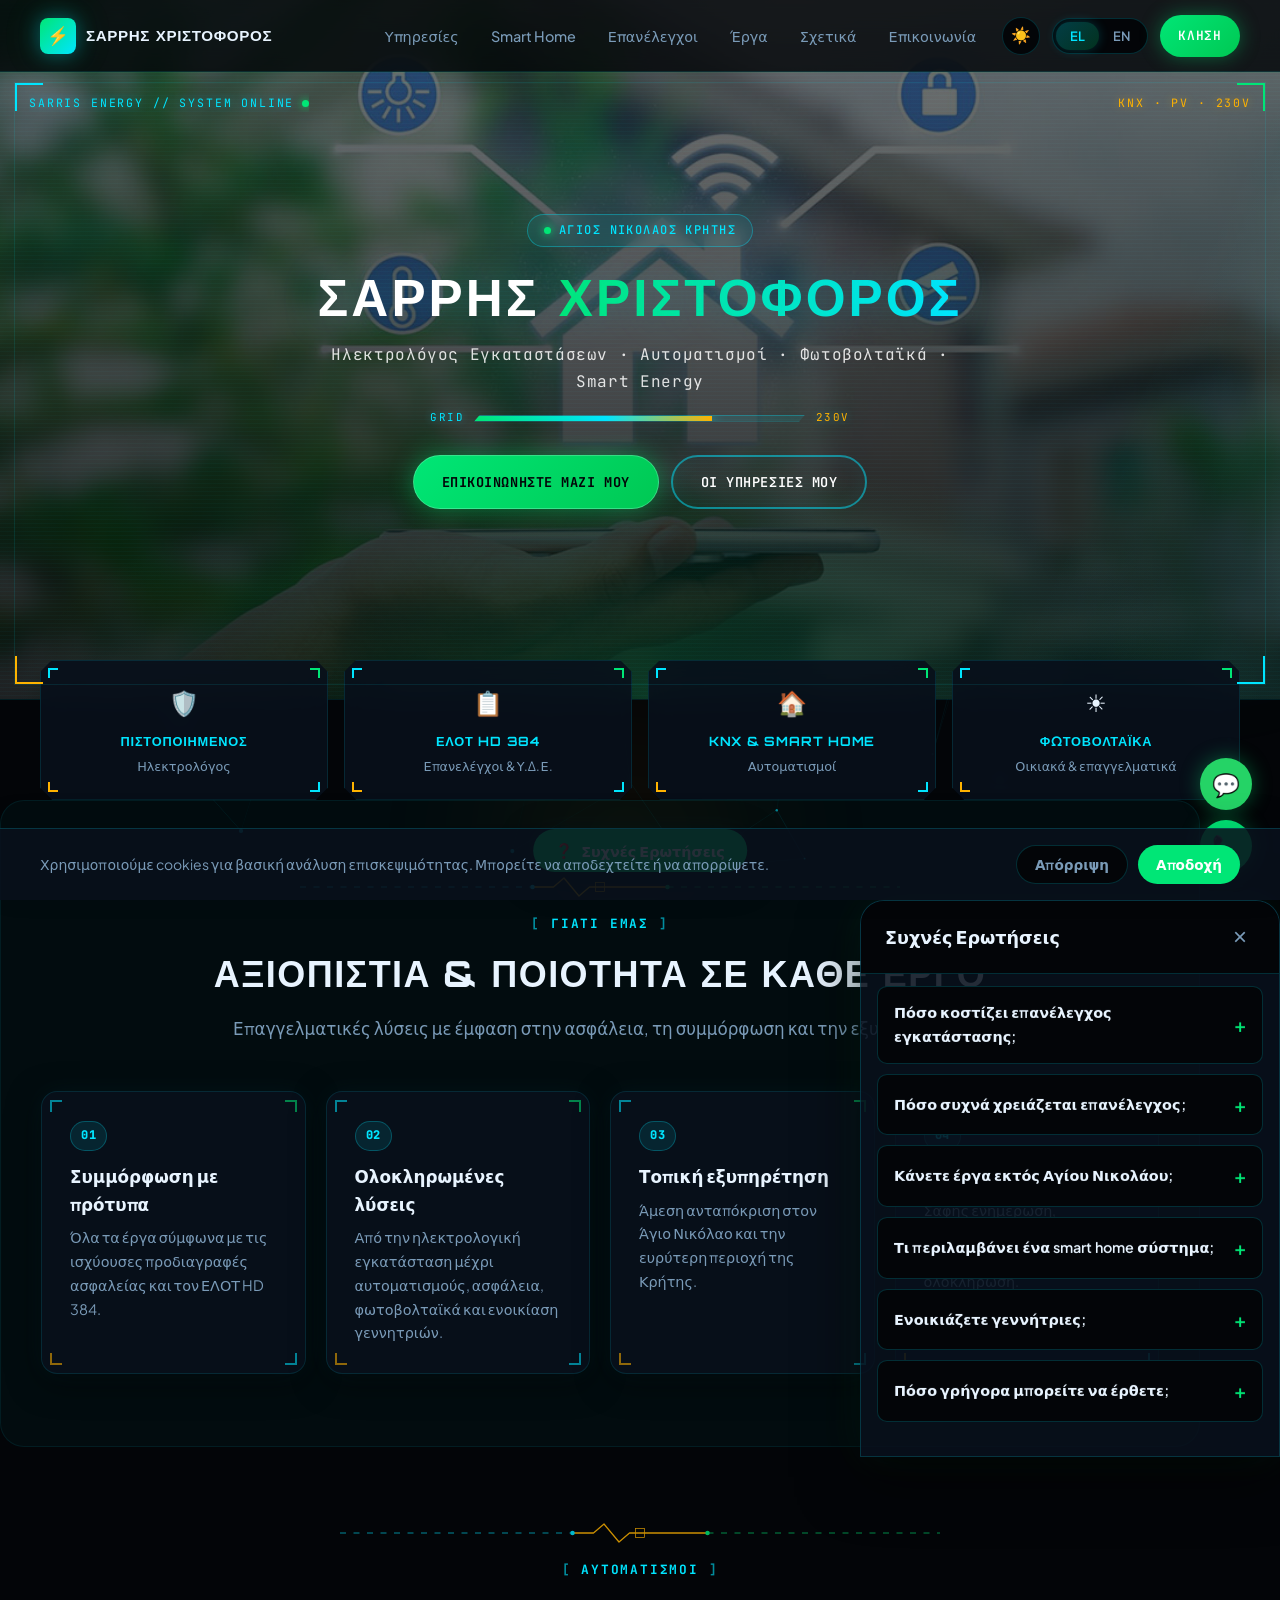
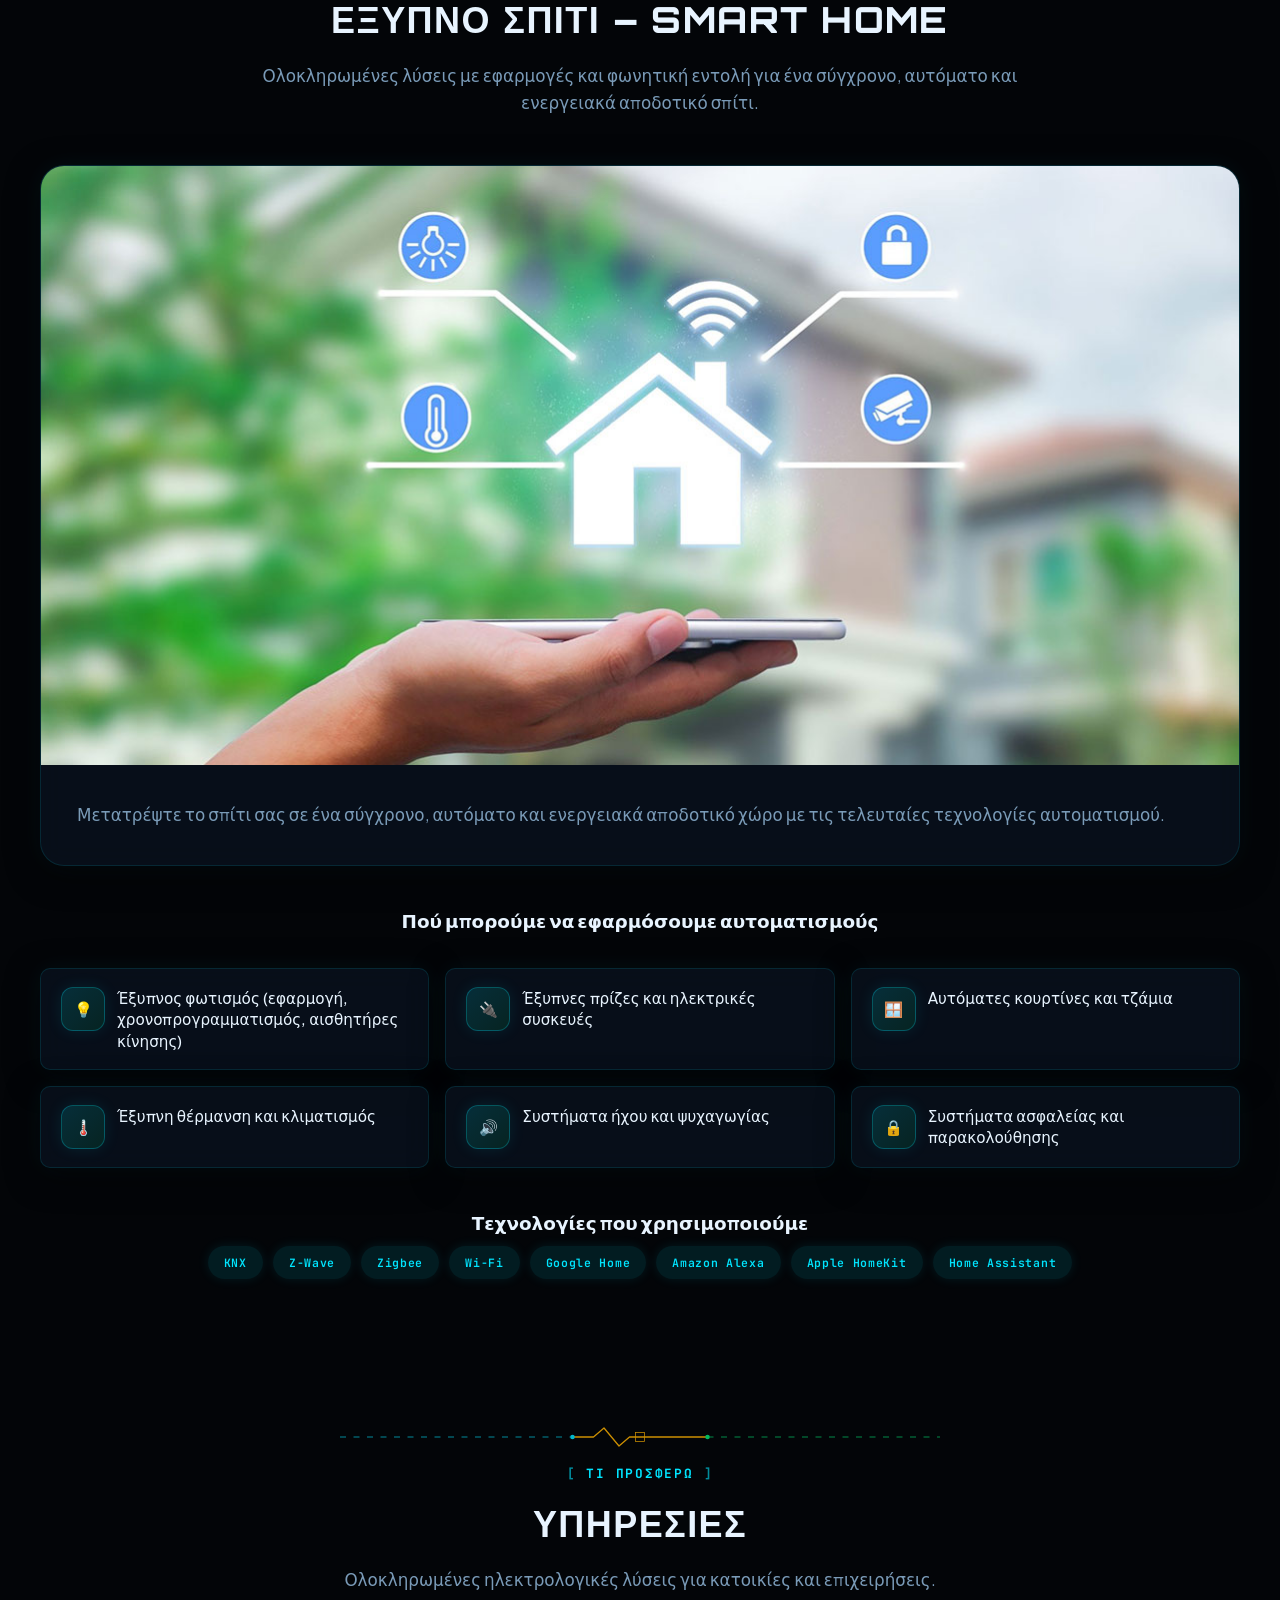
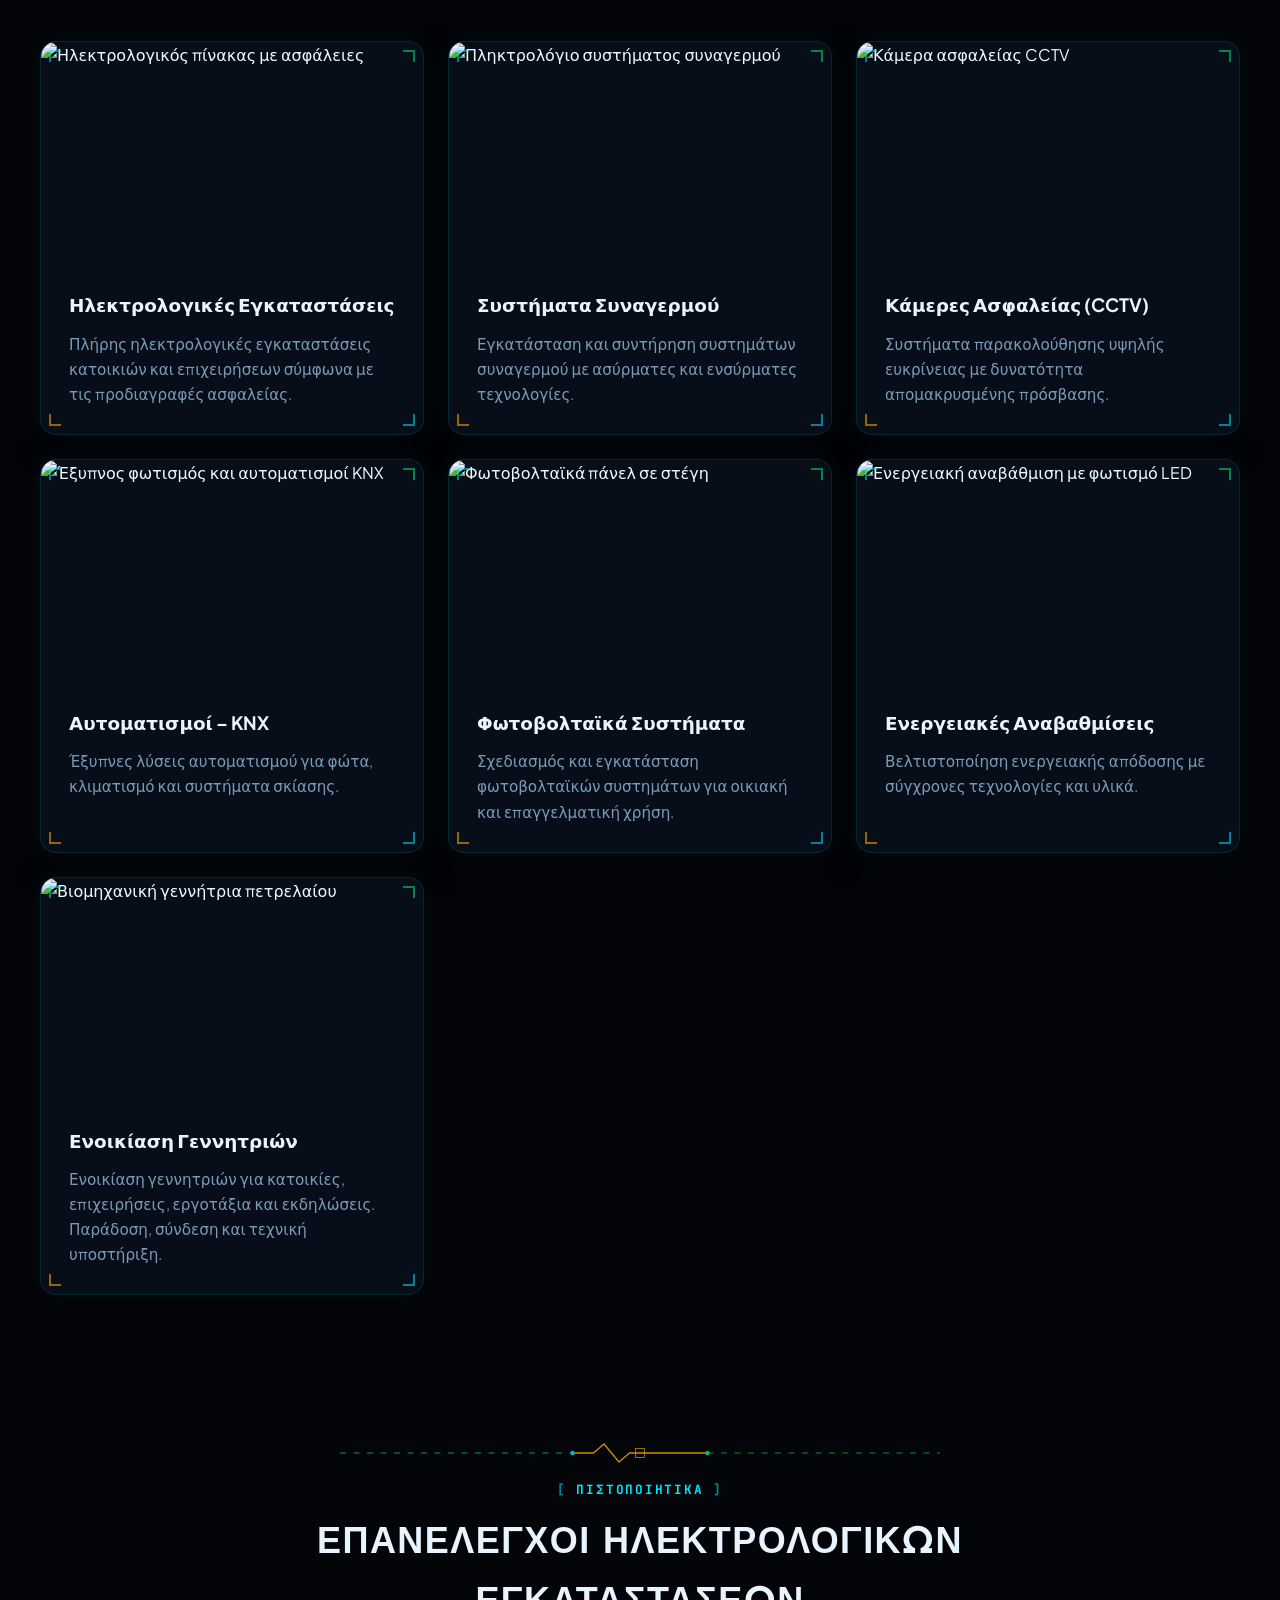
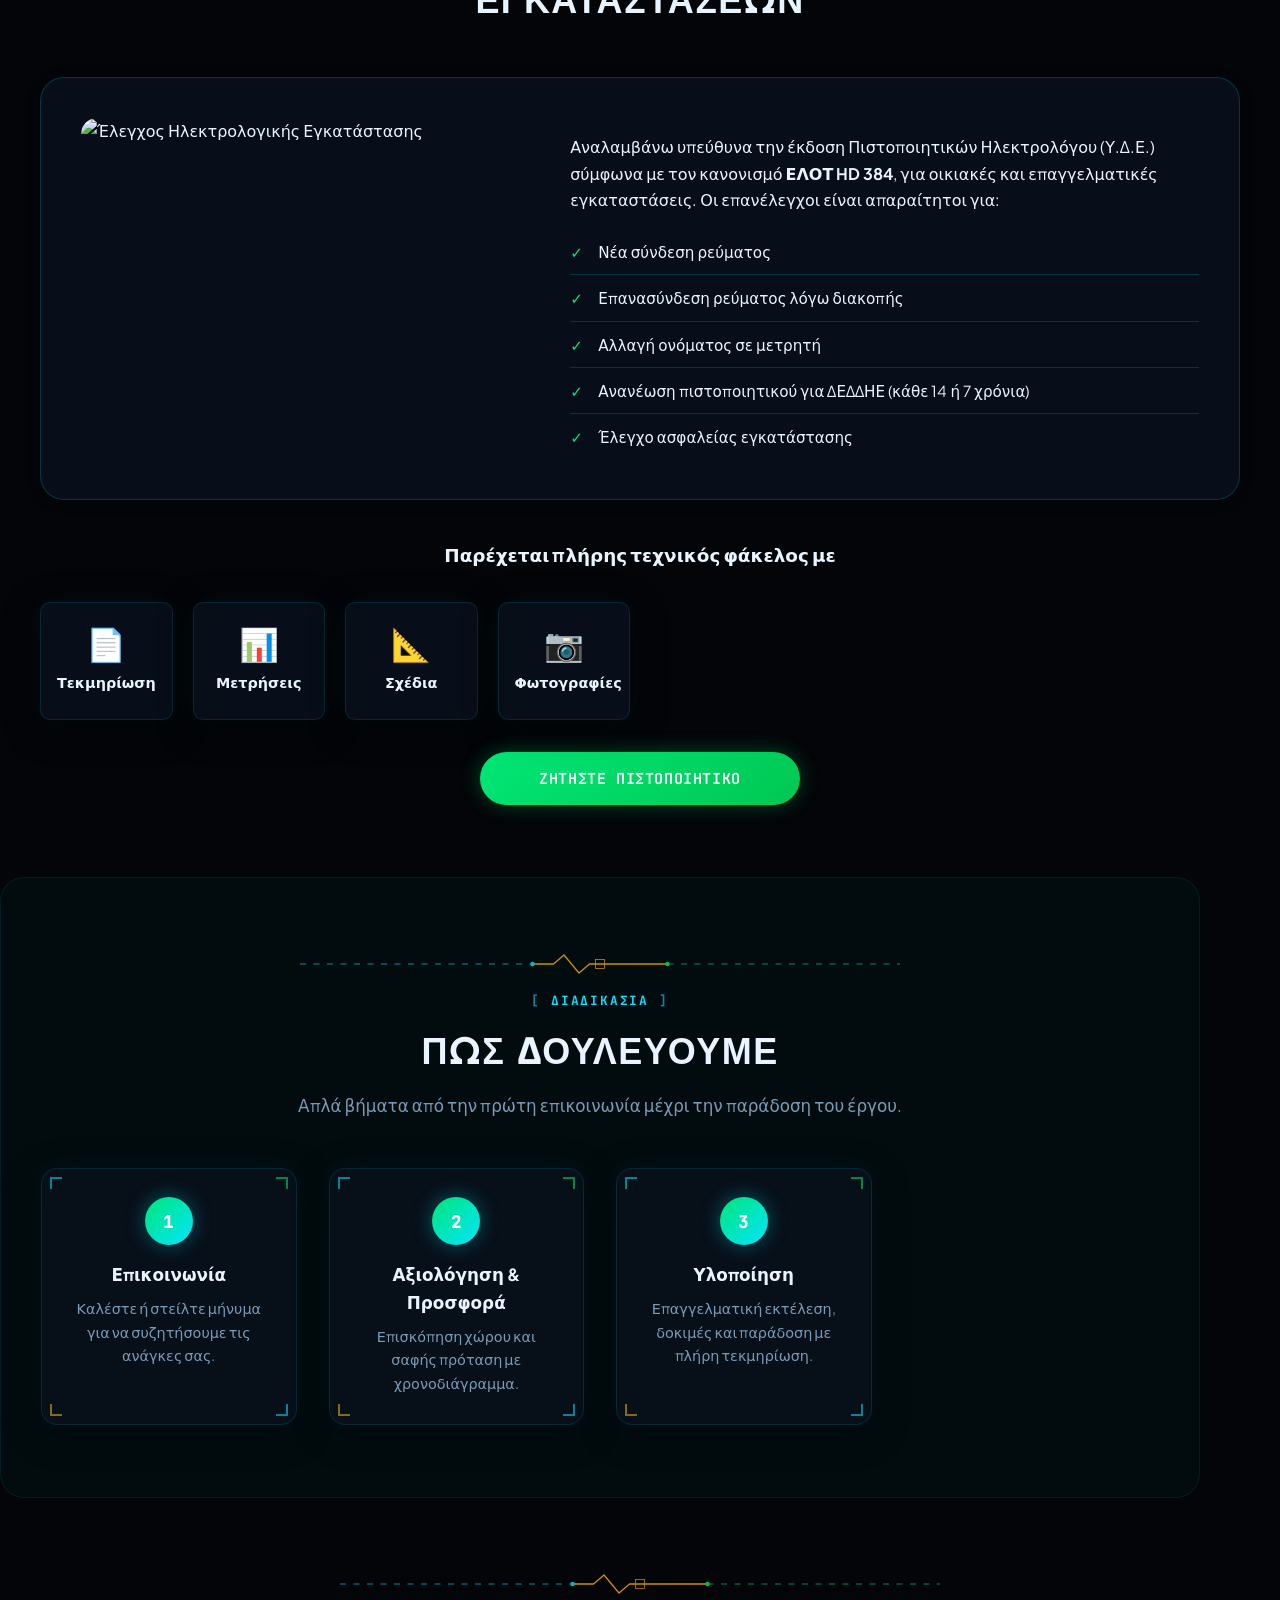
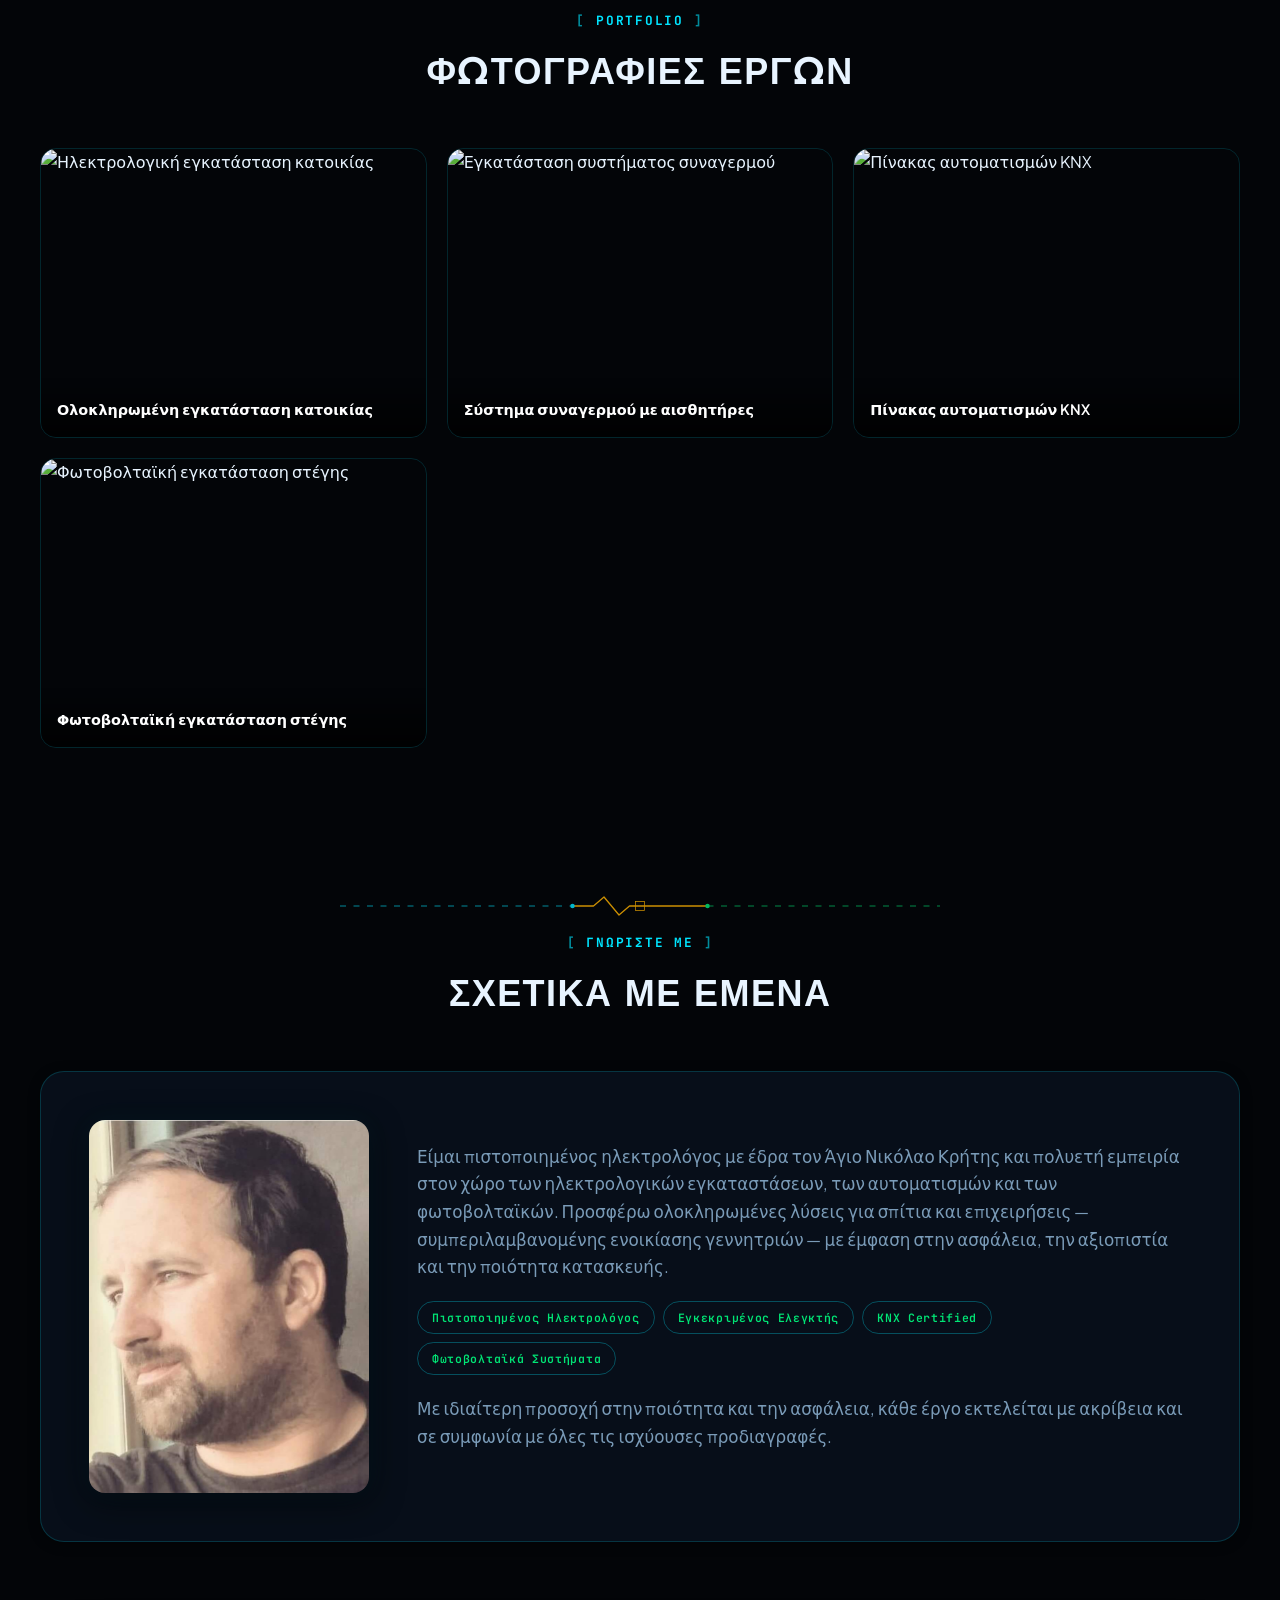
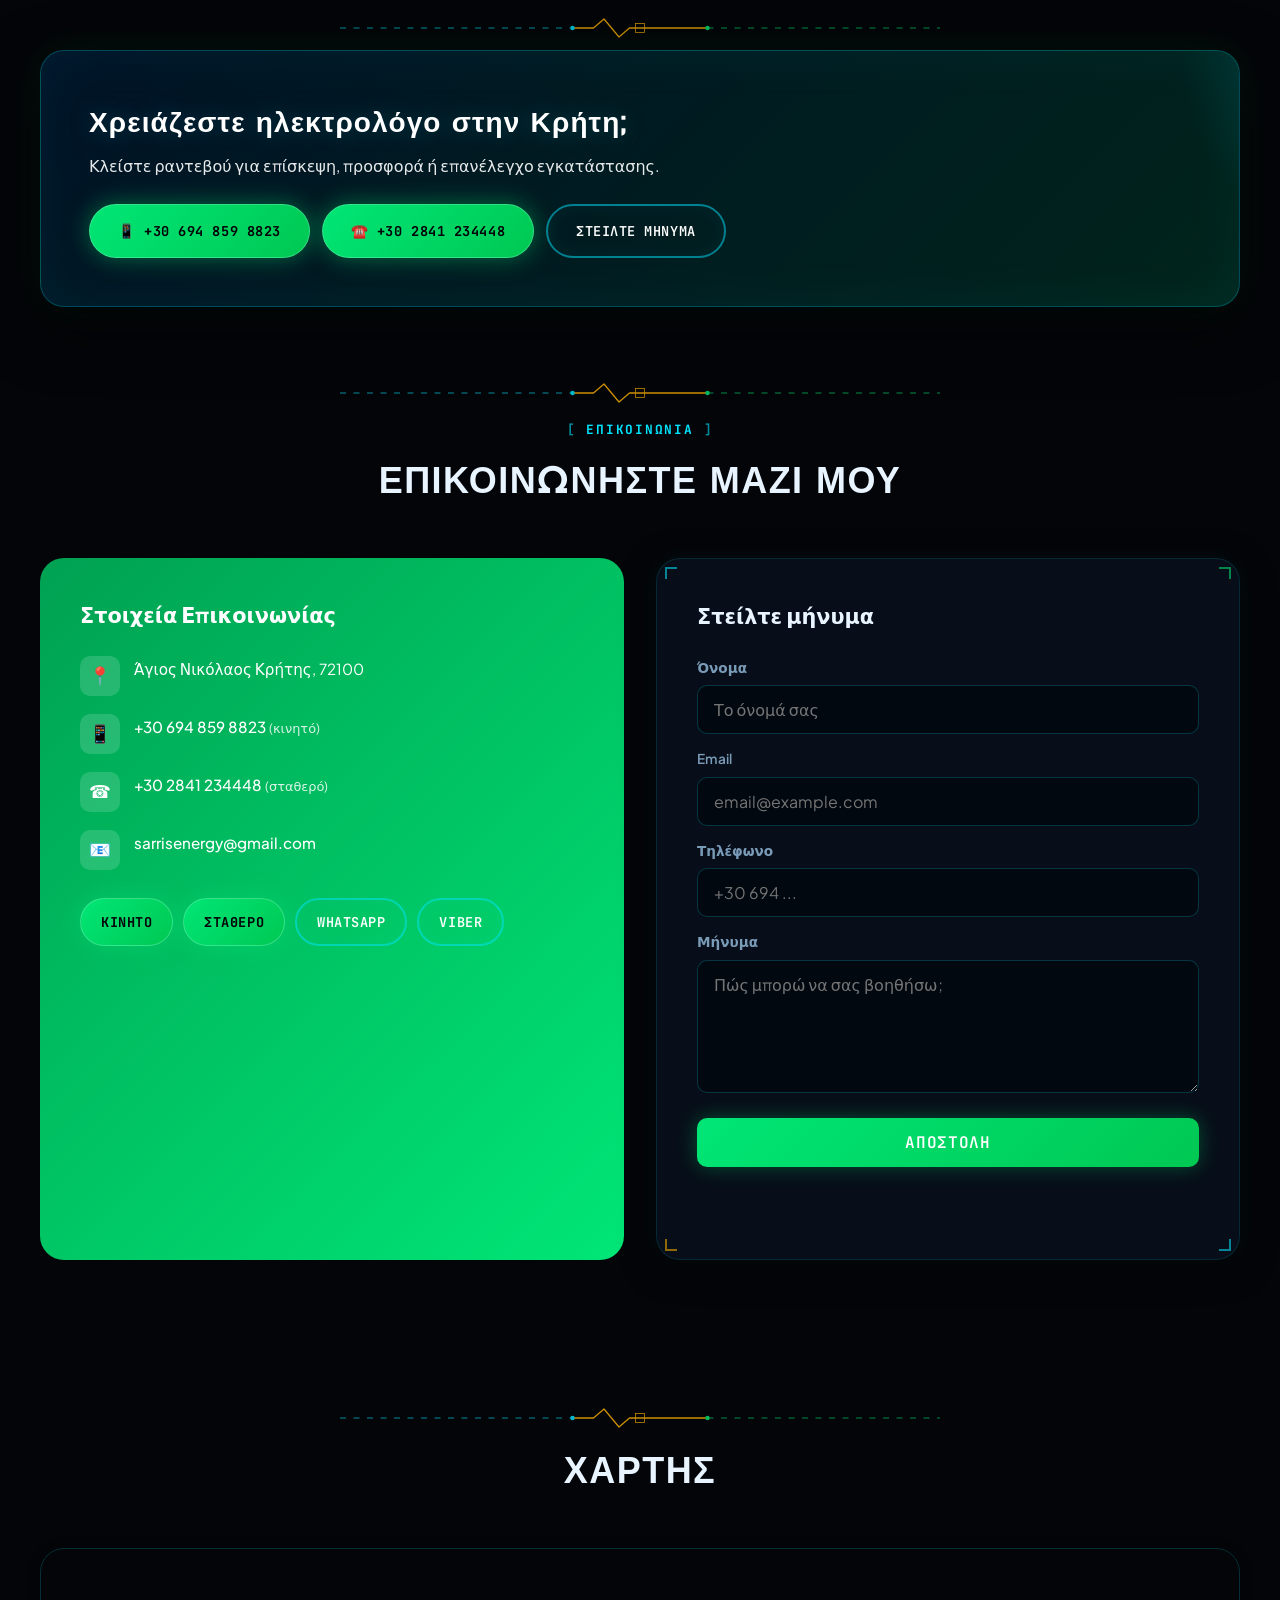
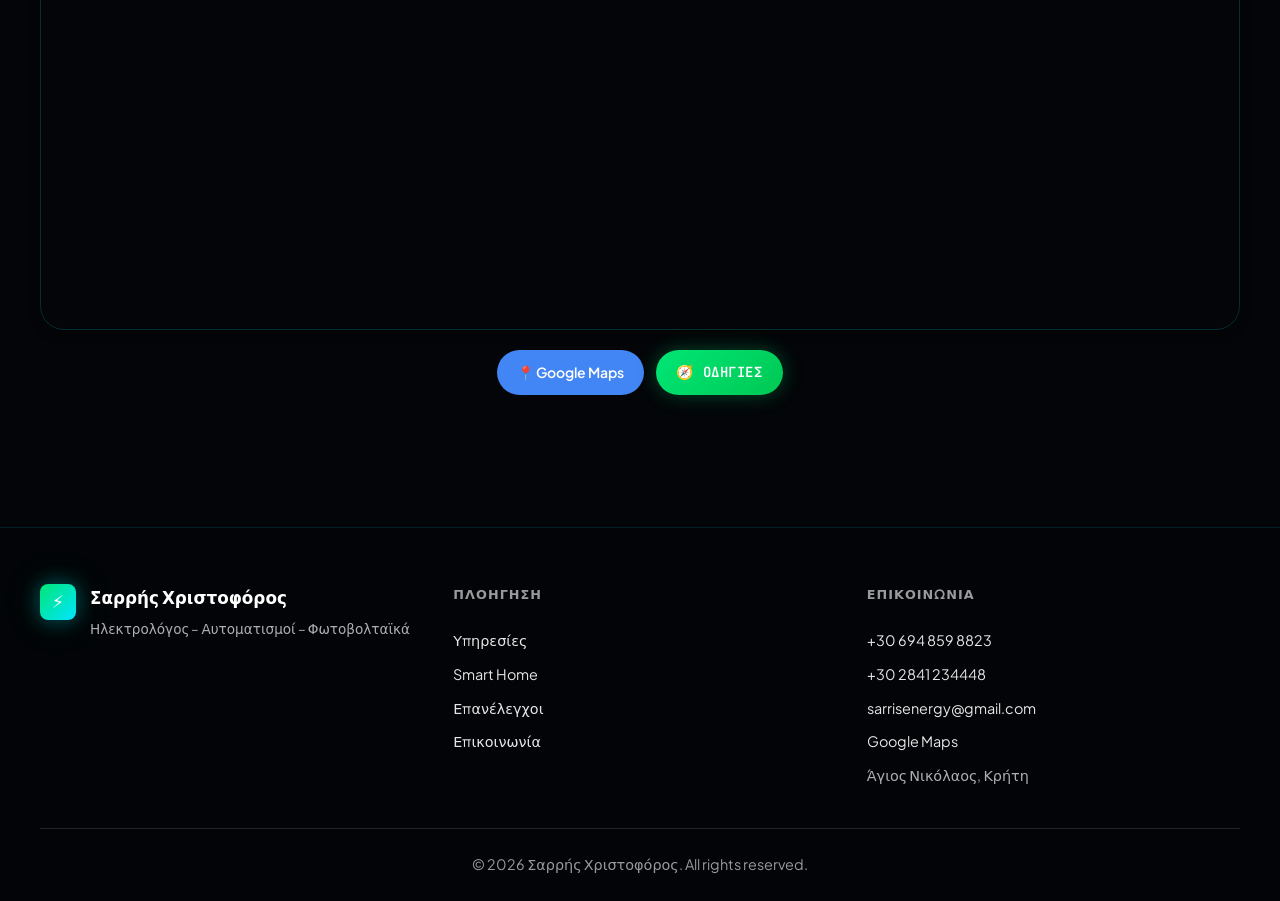
==== commit 1a05baa1: "Give the dark theme a unique HUD identity and a fluid layout across viewports. Co-authored-by: Curso" ====
--- a/index.html
+++ b/index.html
@@ -51,20 +51,41 @@
 
   <div class="tech-bg" aria-hidden="true">
     <div class="tech-grid"></div>
+    <div class="tech-hex"></div>
     <div class="tech-glow tech-glow--1"></div>
     <div class="tech-glow tech-glow--2"></div>
+    <div class="tech-glow tech-glow--3"></div>
     <svg class="tech-circuits" viewBox="0 0 1440 900" preserveAspectRatio="xMidYMid slice">
       <path class="circuit-path" d="M80 120 H320 V280 H540 V160 H820"/>
       <path class="circuit-path circuit-path--delay" d="M1360 80 V240 H1100 V420 H860"/>
       <path class="circuit-path" d="M40 720 H260 V540 H480 V680 H760"/>
       <path class="circuit-path circuit-path--delay" d="M1400 780 H1080 V560 H900 V640"/>
+      <path class="circuit-path circuit-path--bus" d="M60 450 H380 L440 390 H700 L760 450 H1040 L1100 390 H1380"/>
+      <path class="circuit-path circuit-path--spark" d="M720 160 L760 220 L700 280 L780 340 L740 400"/>
+      <polygon class="circuit-hex" points="540,268 556,277 556,295 540,304 524,295 524,277"/>
+      <polygon class="circuit-hex circuit-hex--delay" points="1100,228 1116,237 1116,255 1100,264 1084,255 1084,237"/>
+      <polygon class="circuit-hex" points="760,438 778,448 778,468 760,478 742,468 742,448"/>
+      <g class="solar-burst" transform="translate(1180 140)">
+        <circle class="circuit-node circuit-node--spark" r="5"/>
+        <path class="solar-ray" d="M0 -10 V-26 M8 -8 L18 -20 M10 0 H26 M8 8 L18 20 M0 10 V26 M-8 8 L-18 20 M-10 0 H-26 M-8 -8 L-18 -20"/>
+      </g>
+      <g class="solar-burst solar-burst--delay" transform="translate(220 560)">
+        <circle class="circuit-node circuit-node--spark" r="4"/>
+        <path class="solar-ray" d="M0 -8 V-20 M7 -6 L15 -16 M8 0 H20 M7 6 L15 16 M0 8 V20 M-7 6 L-15 16 M-8 0 H-20 M-7 -6 L-15 -16"/>
+      </g>
       <circle class="circuit-node" cx="320" cy="120" r="4"/>
       <circle class="circuit-node" cx="540" cy="280" r="4"/>
       <circle class="circuit-node circuit-node--delay" cx="1100" cy="240" r="4"/>
       <circle class="circuit-node" cx="260" cy="720" r="4"/>
       <circle class="circuit-node circuit-node--delay" cx="1080" cy="780" r="4"/>
+      <circle class="circuit-node circuit-node--spark" cx="760" cy="450" r="4"/>
     </svg>
     <canvas id="tech-particles"></canvas>
+  </div>
+
+  <div id="tech-cursor" hidden aria-hidden="true">
+    <span class="tech-cursor-core"></span>
+    <span class="tech-cursor-ring"></span>
   </div>
 
   <!-- Navigation -->
@@ -107,10 +128,19 @@
         <div class="hero-energy"></div>
         <div class="hero-scanlines"></div>
       </div>
+      <div class="hero-hud" aria-hidden="true">
+        <span class="hero-hud-label">SARRIS ENERGY // SYSTEM ONLINE</span>
+        <span class="hero-hud-meta">KNX · PV · 230V</span>
+      </div>
       <div class="hero-content">
         <span class="hero-badge"><span class="hero-badge-dot"></span>Άγιος Νικόλαος Κρήτης</span>
-        <h1 class="hero-title">Σαρρής <span class="hero-title-accent">Χριστοφόρος</span></h1>
+        <h1 class="hero-title">Σαρρής <span class="hero-title-accent" data-glitch="Χριστοφόρος">Χριστοφόρος</span></h1>
         <p class="hero-tagline">Ηλεκτρολόγος Εγκαταστάσεων · Αυτοματισμοί · Φωτοβολταϊκά · Smart Energy</p>
+        <div class="hero-voltage" aria-hidden="true">
+          <span class="hero-voltage-cap">GRID</span>
+          <div class="hero-voltage-track"><span class="hero-voltage-fill"></span></div>
+          <span class="hero-voltage-readout">230V</span>
+        </div>
         <div class="hero-buttons">
           <a class="btn btn-primary" href="#contact">Επικοινωνήστε μαζί μου</a>
           <a class="btn btn-outline" href="#services">Οι Υπηρεσίες μου</a>
@@ -513,10 +543,19 @@
         <div class="hero-energy"></div>
         <div class="hero-scanlines"></div>
       </div>
+      <div class="hero-hud" aria-hidden="true">
+        <span class="hero-hud-label">SARRIS ENERGY // SYSTEM ONLINE</span>
+        <span class="hero-hud-meta">KNX · PV · 230V</span>
+      </div>
       <div class="hero-content">
         <span class="hero-badge"><span class="hero-badge-dot"></span>Agios Nikolaos, Crete</span>
-        <h1 class="hero-title">Sarris <span class="hero-title-accent">Christoforos</span></h1>
+        <h1 class="hero-title">Sarris <span class="hero-title-accent" data-glitch="Christoforos">Christoforos</span></h1>
         <p class="hero-tagline">Electrical Installations · Automations · Photovoltaics · Smart Energy</p>
+        <div class="hero-voltage" aria-hidden="true">
+          <span class="hero-voltage-cap">GRID</span>
+          <div class="hero-voltage-track"><span class="hero-voltage-fill"></span></div>
+          <span class="hero-voltage-readout">230V</span>
+        </div>
         <div class="hero-buttons">
           <a class="btn btn-primary" href="#contact">Get in Touch</a>
           <a class="btn btn-outline" href="#services">My Services</a>
--- a/styles.css
+++ b/styles.css
@@ -18,9 +18,10 @@
   --nav-height: 72px;
   --transition: 0.25s cubic-bezier(0.4, 0, 0.2, 1);
   --font: "Plus Jakarta Sans", "Segoe UI", system-ui, sans-serif;
-  --page-padding: clamp(16px, 4.5vw, 28px);
-  --content-max: 1200px;
+  --page-padding: clamp(16px, 4.5vw, 40px);
+  --content-max: min(100%, 1400px);
   --section-gap: clamp(40px, 8vw, 72px);
+  --text-measure: min(68ch, 100%);
 }
 
 [data-theme="dark"] {
@@ -74,6 +75,7 @@
   scroll-behavior: smooth;
   scroll-padding-top: calc(var(--nav-height) + 16px);
   overflow-x: clip;
+  max-width: 100%;
 }
 
 body {
@@ -85,6 +87,7 @@
   -webkit-font-smoothing: antialiased;
   overflow-x: clip;
   width: 100%;
+  max-width: 100%;
 }
 
 img {
@@ -107,6 +110,8 @@
 .lang {
   display: none;
   width: 100%;
+  max-width: 100%;
+  min-width: 0;
   overflow-x: clip;
 }
 .lang.lang-el { display: block; }
@@ -324,8 +329,9 @@
 .hero-content {
   position: relative;
   z-index: 1;
-  max-width: min(780px, 100%);
-  width: 100%;
+  max-width: min(860px, 100%);
+  width: 100%;
+  min-width: 0;
   color: white;
   padding: 0 4px;
 }
@@ -354,10 +360,8 @@
 .hero p {
   font-size: clamp(1rem, 2.5vw, 1.2rem);
   opacity: 0.92;
-  margin: 0 0 32px;
-  max-width: 600px;
-  margin-left: auto;
-  margin-right: auto;
+  margin: 0 auto 32px;
+  max-width: min(62ch, 100%);
 }
 
 .hero-buttons {
@@ -366,6 +370,7 @@
   gap: 12px;
   justify-content: center;
   width: 100%;
+  min-width: 0;
 }
 
 .btn {
@@ -455,7 +460,7 @@
 /* Trust bar */
 .trust-bar {
   display: grid;
-  grid-template-columns: repeat(auto-fit, minmax(min(100%, 150px), 1fr));
+  grid-template-columns: repeat(2, minmax(0, 1fr));
   gap: clamp(12px, 2.5vw, 16px);
   max-width: var(--content-max);
   width: 100%;
@@ -475,6 +480,7 @@
   display: flex;
   flex-direction: column;
   gap: 4px;
+  min-width: 0;
   transition: transform var(--transition);
 }
 
@@ -501,16 +507,16 @@
 .section-alt {
   background: rgba(15, 107, 58, 0.04);
   border-radius: var(--radius-lg);
-  padding-left: clamp(12px, 3vw, 24px);
-  padding-right: clamp(12px, 3vw, 24px);
-  margin-left: calc(-1 * clamp(12px, 3vw, 24px));
-  margin-right: calc(-1 * clamp(12px, 3vw, 24px));
+  padding-left: var(--page-padding);
+  padding-right: var(--page-padding);
+  margin-left: calc(-1 * var(--page-padding));
+  margin-right: calc(-1 * var(--page-padding));
 }
 
 /* Why us */
 .why-grid {
   display: grid;
-  grid-template-columns: repeat(auto-fit, minmax(min(100%, 240px), 1fr));
+  grid-template-columns: 1fr;
   gap: clamp(16px, 3vw, 20px);
 }
 
@@ -520,6 +526,7 @@
   border-radius: var(--radius-md);
   padding: clamp(22px, 4vw, 28px);
   box-shadow: var(--shadow-sm);
+  min-width: 0;
   transition: border-color var(--transition), box-shadow var(--transition);
 }
 
@@ -554,7 +561,7 @@
 /* Process */
 .process-steps {
   display: grid;
-  grid-template-columns: repeat(auto-fit, minmax(min(100%, 220px), 1fr));
+  grid-template-columns: 1fr;
   gap: clamp(20px, 4vw, 32px);
   counter-reset: step;
 }
@@ -635,7 +642,7 @@
   margin: 0;
   opacity: 0.9;
   font-size: clamp(0.9rem, 2.2vw, 1rem);
-  max-width: 480px;
+  max-width: min(48ch, 100%);
 }
 
 .cta-banner-actions {
@@ -678,6 +685,7 @@
 main {
   max-width: var(--content-max);
   width: 100%;
+  min-width: 0;
   margin: 0 auto;
   padding: 0 var(--page-padding) clamp(40px, 8vw, 60px);
 }
@@ -689,7 +697,7 @@
 
 .section-header {
   text-align: center;
-  max-width: min(640px, 100%);
+  max-width: var(--text-measure);
   margin: 0 auto clamp(28px, 6vw, 48px);
   padding: 0 4px;
 }
@@ -727,6 +735,7 @@
   border: 1px solid var(--color-border);
   box-shadow: var(--shadow-sm);
   overflow: hidden;
+  min-width: 0;
   transition: transform var(--transition), box-shadow var(--transition);
 }
 
@@ -760,7 +769,7 @@
 /* Services grid – min() prevents horizontal overflow on narrow screens */
 .services-grid {
   display: grid;
-  grid-template-columns: repeat(auto-fill, minmax(min(100%, 300px), 1fr));
+  grid-template-columns: 1fr;
   gap: clamp(16px, 3vw, 24px);
   width: 100%;
 }
@@ -796,7 +805,7 @@
 
 .feature-grid {
   display: grid;
-  grid-template-columns: repeat(auto-fill, minmax(min(100%, 260px), 1fr));
+  grid-template-columns: 1fr;
   gap: clamp(12px, 2.5vw, 16px);
   margin: clamp(20px, 4vw, 32px) 0;
   width: 100%;
@@ -986,7 +995,7 @@
 /* Gallery */
 .gallery {
   display: grid;
-  grid-template-columns: repeat(auto-fill, minmax(min(100%, 220px), 1fr));
+  grid-template-columns: 1fr;
   gap: clamp(12px, 2.5vw, 20px);
   width: 100%;
 }
@@ -1060,7 +1069,7 @@
 /* Contact */
 .contact-grid {
   display: grid;
-  grid-template-columns: repeat(auto-fit, minmax(min(100%, 300px), 1fr));
+  grid-template-columns: 1fr;
   gap: clamp(20px, 4vw, 32px);
   width: 100%;
 }
@@ -1276,9 +1285,10 @@
 
 .footer-inner {
   max-width: var(--content-max);
+  width: 100%;
   margin: 0 auto;
   display: grid;
-  grid-template-columns: repeat(auto-fit, minmax(min(100%, 200px), 1fr));
+  grid-template-columns: 1fr;
   gap: clamp(28px, 5vw, 40px);
   padding-bottom: clamp(28px, 5vw, 40px);
   border-bottom: 1px solid rgba(255, 255, 255, 0.12);
@@ -1619,7 +1629,7 @@
   font-size: 0.875rem;
   color: var(--color-text-muted);
   flex: 1;
-  min-width: 200px;
+  min-width: min(100%, 200px);
 }
 
 .cookie-actions {
@@ -1667,6 +1677,51 @@
 }
 
 /* ── Responsive ── */
+@media (min-width: 640px) {
+  .why-grid,
+  .services-grid,
+  .feature-grid,
+  .gallery,
+  .process-steps,
+  .footer-inner {
+    grid-template-columns: repeat(2, minmax(0, 1fr));
+  }
+
+  .contact-grid {
+    grid-template-columns: repeat(2, minmax(0, 1fr));
+  }
+}
+
+@media (min-width: 900px) {
+  .trust-bar {
+    grid-template-columns: repeat(4, minmax(0, 1fr));
+  }
+
+  .why-grid,
+  .process-steps {
+    grid-template-columns: repeat(4, minmax(0, 1fr));
+  }
+
+  .footer-inner {
+    grid-template-columns: repeat(3, minmax(0, 1fr));
+  }
+}
+
+@media (min-width: 1024px) {
+  .services-grid,
+  .feature-grid,
+  .gallery {
+    grid-template-columns: repeat(3, minmax(0, 1fr));
+  }
+}
+
+@media (min-width: 1800px) {
+  :root {
+    --content-max: min(100%, 1520px);
+    --page-padding: clamp(28px, 4vw, 64px);
+  }
+}
+
 @media (max-width: 900px) {
   :root {
     --nav-height: 64px;
@@ -1761,12 +1816,6 @@
     width: 100%;
   }
 
-  .services-grid,
-  .feature-grid,
-  .gallery {
-    grid-template-columns: 1fr;
-  }
-
   .contact-buttons {
     flex-direction: column;
   }
--- a/tech-theme.css
+++ b/tech-theme.css
@@ -1,4 +1,10 @@
 /* Extreme tech UI — dark theme overrides */
+
+@property --hud-angle {
+  syntax: "<angle>";
+  inherits: false;
+  initial-value: 0deg;
+}
 
 [data-theme="dark"] {
   --color-primary: #00e676;
@@ -6,6 +12,7 @@
   --color-primary-light: #69f0ae;
   --color-accent: #00e5ff;
   --color-neon: #00e5ff;
+  --color-spark: #ffb300;
   --color-bg: #030508;
   --color-surface: rgba(8, 16, 28, 0.88);
   --color-surface-solid: #0a121f;
@@ -61,6 +68,31 @@
   right: -100px;
   background: rgba(0, 230, 118, 0.2);
   animation-delay: -4s;
+}
+
+.tech-glow--3 {
+  width: 280px;
+  height: 280px;
+  bottom: -80px;
+  left: 38%;
+  background: rgba(255, 179, 0, 0.14);
+  animation-delay: -7s;
+}
+
+.tech-hex {
+  position: absolute;
+  inset: 0;
+  opacity: 0.28;
+  background-image: url("data:image/svg+xml,%3Csvg xmlns='http://www.w3.org/2000/svg' width='56' height='97'%3E%3Cpath fill='none' stroke='%2300e5ff' stroke-opacity='0.45' stroke-width='0.7' d='M28 2 L54 17 V47 L28 62 L2 47 V17 Z'/%3E%3Cpath fill='none' stroke='%2300e676' stroke-opacity='0.28' stroke-width='0.5' d='M28 62 L54 77 V107'/%3E%3C/svg%3E");
+  background-size: 56px 97px;
+  mask-image: radial-gradient(ellipse 75% 55% at 50% 12%, #000 10%, transparent 72%);
+  -webkit-mask-image: radial-gradient(ellipse 75% 55% at 50% 12%, #000 10%, transparent 72%);
+  animation: hex-drift 48s linear infinite;
+}
+
+@keyframes hex-drift {
+  from { background-position: 0 0; }
+  to { background-position: 56px 97px; }
 }
 
 @keyframes tech-float {
@@ -423,6 +455,21 @@
   animation-delay: -3s;
 }
 
+.circuit-path--bus {
+  stroke: #00e5ff;
+  stroke-width: 1.8;
+  stroke-dasharray: 28 12 6 180;
+  animation-duration: 9s;
+  filter: drop-shadow(0 0 8px #00e5ff);
+}
+
+.circuit-path--spark {
+  stroke: var(--color-spark, #ffb300);
+  stroke-dasharray: 10 90;
+  animation-duration: 6s;
+  filter: drop-shadow(0 0 8px #ffb300);
+}
+
 .circuit-node {
   fill: #00e5ff;
   filter: drop-shadow(0 0 8px #00e5ff);
@@ -434,8 +481,49 @@
   animation-delay: -1.2s;
 }
 
+.circuit-node--spark {
+  fill: var(--color-spark, #ffb300);
+  filter: drop-shadow(0 0 10px #ffb300);
+  animation-duration: 1.6s;
+}
+
+.circuit-hex {
+  fill: rgba(0, 229, 255, 0.08);
+  stroke: #00e5ff;
+  stroke-width: 1.2;
+  filter: drop-shadow(0 0 6px #00e5ff);
+  animation: tech-blink 3.2s ease-in-out infinite;
+}
+
+.circuit-hex--delay {
+  stroke: #00e676;
+  fill: rgba(0, 230, 118, 0.08);
+  animation-delay: -1.4s;
+}
+
+.solar-ray {
+  fill: none;
+  stroke: var(--color-spark, #ffb300);
+  stroke-width: 1.2;
+  stroke-linecap: round;
+  opacity: 0.85;
+  transform-box: fill-box;
+  transform-origin: center;
+  animation: solar-pulse 2.8s ease-in-out infinite;
+  filter: drop-shadow(0 0 6px #ffb300);
+}
+
+.solar-burst--delay .solar-ray {
+  animation-delay: -1.4s;
+}
+
 @keyframes circuit-flow {
   to { stroke-dashoffset: -480; }
+}
+
+@keyframes solar-pulse {
+  0%, 100% { opacity: 0.35; transform: scale(0.92); }
+  50% { opacity: 1; transform: scale(1.08); }
 }
 
 .hero-energy,
@@ -475,27 +563,419 @@
   100% { transform: translateY(12px); }
 }
 
+/* ── HUD visor ── */
+[data-theme="dark"] .hero-content {
+  z-index: 4;
+}
+
+.hero-hud {
+  display: none;
+}
+
+[data-theme="dark"] .hero-hud {
+  display: block;
+  position: absolute;
+  inset: calc(var(--nav-height) + 10px) 14px 14px;
+  z-index: 3;
+  pointer-events: none;
+  background:
+    linear-gradient(#00e5ff, #00e5ff) top left / 28px 2px no-repeat,
+    linear-gradient(#00e5ff, #00e5ff) top left / 2px 28px no-repeat,
+    linear-gradient(#00e676, #00e676) top right / 28px 2px no-repeat,
+    linear-gradient(#00e676, #00e676) top right / 2px 28px no-repeat,
+    linear-gradient(var(--color-spark, #ffb300), var(--color-spark, #ffb300)) bottom left / 28px 2px no-repeat,
+    linear-gradient(var(--color-spark, #ffb300), var(--color-spark, #ffb300)) bottom left / 2px 28px no-repeat,
+    linear-gradient(#00e5ff, #00e5ff) bottom right / 28px 2px no-repeat,
+    linear-gradient(#00e5ff, #00e5ff) bottom right / 2px 28px no-repeat;
+  border: 1px solid rgba(0, 229, 255, 0.1);
+}
+
+.hero-hud-label,
+.hero-hud-meta {
+  position: absolute;
+  font-family: var(--font-mono);
+  font-size: clamp(0.58rem, 1.6vw, 0.72rem);
+  letter-spacing: 0.16em;
+  text-transform: uppercase;
+  color: var(--color-accent);
+  text-shadow: 0 0 12px rgba(0, 229, 255, 0.55);
+}
+
+.hero-hud-label {
+  top: 10px;
+  left: 14px;
+  max-width: calc(100% - 140px);
+  overflow: hidden;
+  text-overflow: ellipsis;
+  white-space: nowrap;
+}
+
+.hero-hud-label::after {
+  content: "";
+  display: inline-block;
+  width: 7px;
+  height: 7px;
+  margin-left: 8px;
+  border-radius: 50%;
+  background: #00e676;
+  box-shadow: 0 0 8px #00e676;
+  vertical-align: middle;
+  animation: tech-blink 1.6s ease-in-out infinite;
+}
+
+.hero-hud-meta {
+  top: 10px;
+  right: 14px;
+  color: var(--color-spark, #ffb300);
+  text-shadow: 0 0 10px rgba(255, 179, 0, 0.45);
+}
+
+[data-theme="dark"] .hero-title-accent {
+  position: relative;
+  display: inline-block;
+  animation: tech-shimmer 4s linear infinite, glitch-flicker 5.5s steps(1) infinite;
+}
+
+[data-theme="dark"] .hero-title-accent::before,
+[data-theme="dark"] .hero-title-accent::after {
+  content: attr(data-glitch);
+  position: absolute;
+  left: 0;
+  top: 0;
+  width: 100%;
+  overflow: hidden;
+  opacity: 0;
+  pointer-events: none;
+  background: inherit;
+  -webkit-background-clip: text;
+  background-clip: text;
+}
+
+[data-theme="dark"] .hero-title-accent::before {
+  color: var(--color-spark, #ffb300);
+  -webkit-text-fill-color: var(--color-spark, #ffb300);
+  animation: glitch-shift-a 5.5s infinite;
+}
+
+[data-theme="dark"] .hero-title-accent::after {
+  color: #00e5ff;
+  -webkit-text-fill-color: #00e5ff;
+  animation: glitch-shift-b 5.5s infinite;
+}
+
+@keyframes glitch-flicker {
+  0%, 88%, 100% { filter: none; transform: none; }
+  89% { filter: contrast(1.4) saturate(1.3); transform: translate(1px, 0); }
+  91% { filter: none; transform: none; }
+  93% { filter: contrast(1.2); transform: translate(-1px, 0); }
+  94% { filter: none; transform: none; }
+}
+
+@keyframes glitch-shift-a {
+  0%, 88%, 100% { opacity: 0; clip-path: inset(0 0 100% 0); transform: none; }
+  89% { opacity: 0.7; clip-path: inset(12% 0 62% 0); transform: translate(3px, -1px); }
+  91% { opacity: 0; clip-path: inset(0 0 100% 0); transform: none; }
+  93% { opacity: 0.45; clip-path: inset(55% 0 10% 0); transform: translate(-2px, 1px); }
+  94% { opacity: 0; transform: none; }
+}
+
+@keyframes glitch-shift-b {
+  0%, 88%, 100% { opacity: 0; clip-path: inset(0 0 100% 0); transform: none; }
+  90% { opacity: 0.55; clip-path: inset(40% 0 28% 0); transform: translate(-3px, 1px); }
+  92% { opacity: 0; transform: none; }
+}
+
+[data-theme="dark"] .hero-tagline {
+  margin-bottom: 14px;
+}
+
+.hero-voltage {
+  display: none;
+}
+
+[data-theme="dark"] .hero-voltage {
+  display: flex;
+  align-items: center;
+  gap: 10px;
+  width: min(420px, 100%);
+  margin: 0 auto 28px;
+  font-family: var(--font-mono);
+  font-size: 0.68rem;
+  letter-spacing: 0.14em;
+  color: var(--color-accent);
+}
+
+.hero-voltage-cap,
+.hero-voltage-readout {
+  flex-shrink: 0;
+  text-shadow: 0 0 8px rgba(0, 229, 255, 0.4);
+}
+
+.hero-voltage-readout {
+  color: var(--color-spark, #ffb300);
+  min-width: 3.2em;
+  text-align: right;
+}
+
+.hero-voltage-track {
+  flex: 1;
+  min-width: 0;
+  height: 7px;
+  background: rgba(0, 229, 255, 0.1);
+  border: 1px solid rgba(0, 229, 255, 0.28);
+  clip-path: polygon(6px 0, 100% 0, calc(100% - 6px) 100%, 0 100%);
+  overflow: hidden;
+}
+
+.hero-voltage-fill {
+  display: block;
+  height: 100%;
+  width: 72%;
+  background: linear-gradient(90deg, #00e676, #00e5ff 55%, #ffb300);
+  box-shadow: 0 0 14px #00e5ff;
+  animation: voltage-charge 3.6s ease-in-out infinite;
+}
+
+@keyframes voltage-charge {
+  0%, 100% { width: 58%; }
+  50% { width: 92%; }
+}
+
+/* ── Cursor glow (dark + fine pointer only) ── */
+#tech-cursor {
+  position: fixed;
+  top: 0;
+  left: 0;
+  width: 16px;
+  height: 16px;
+  margin: -8px 0 0 -8px;
+  pointer-events: none;
+  z-index: 9998;
+  mix-blend-mode: screen;
+}
+
+.tech-cursor-core {
+  position: absolute;
+  inset: 0;
+  border-radius: 50%;
+  background: radial-gradient(circle, #00e5ff 0%, #00e676 50%, transparent 72%);
+  box-shadow: 0 0 14px #00e5ff, 0 0 26px rgba(0, 230, 118, 0.55);
+}
+
+.tech-cursor-ring {
+  position: absolute;
+  inset: -11px;
+  border-radius: 50%;
+  border: 1px solid rgba(255, 179, 0, 0.4);
+  box-shadow: 0 0 12px rgba(255, 179, 0, 0.2);
+  animation: cursor-pulse 1.8s ease-in-out infinite;
+}
+
+@keyframes cursor-pulse {
+  0%, 100% { transform: scale(1); opacity: 0.7; }
+  50% { transform: scale(1.18); opacity: 1; }
+}
+
+@media (pointer: coarse), (hover: none) {
+  #tech-cursor {
+    display: none !important;
+  }
+}
+
+/* ── Card HUD corners + tracing glow ── */
+[data-theme="dark"] .why-card,
+[data-theme="dark"] .card,
+[data-theme="dark"] .process-step,
+[data-theme="dark"] .feature-item,
+[data-theme="dark"] .contact-form-card,
+[data-theme="dark"] .smart-intro,
+[data-theme="dark"] .trust-card {
+  position: relative;
+  --hud-angle: 0deg;
+}
+
+[data-theme="dark"] .card {
+  overflow: hidden;
+}
+
+[data-theme="dark"] .why-card::before,
+[data-theme="dark"] .card::before,
+[data-theme="dark"] .process-step::before,
+[data-theme="dark"] .feature-item::before,
+[data-theme="dark"] .contact-form-card::before,
+[data-theme="dark"] .smart-intro::before,
+[data-theme="dark"] .trust-card::before {
+  content: "";
+  position: absolute;
+  inset: 0;
+  border-radius: inherit;
+  padding: 1.5px;
+  background: conic-gradient(
+    from var(--hud-angle),
+    transparent 0 55%,
+    #00e5ff 62%,
+    #00e676 72%,
+    var(--color-spark, #ffb300) 80%,
+    transparent 88% 100%
+  );
+  -webkit-mask: linear-gradient(#000 0 0) content-box, linear-gradient(#000 0 0);
+  -webkit-mask-composite: xor;
+  mask: linear-gradient(#000 0 0) content-box, linear-gradient(#000 0 0);
+  mask-composite: exclude;
+  opacity: 0;
+  pointer-events: none;
+  z-index: 4;
+  transition: opacity 0.35s ease;
+}
+
+[data-theme="dark"] .why-card:hover::before,
+[data-theme="dark"] .card:hover::before,
+[data-theme="dark"] .process-step:hover::before,
+[data-theme="dark"] .feature-item:hover::before,
+[data-theme="dark"] .contact-form-card:hover::before,
+[data-theme="dark"] .smart-intro:hover::before,
+[data-theme="dark"] .trust-card:hover::before {
+  opacity: 1;
+  animation: hud-spin 2.4s linear infinite;
+}
+
+@keyframes hud-spin {
+  to { --hud-angle: 360deg; }
+}
+
+[data-theme="dark"] .why-card::after,
+[data-theme="dark"] .card::after,
+[data-theme="dark"] .process-step::after,
+[data-theme="dark"] .contact-form-card::after {
+  content: "";
+  position: absolute;
+  inset: 8px;
+  pointer-events: none;
+  z-index: 3;
+  opacity: 0.55;
+  background:
+    linear-gradient(#00e5ff, #00e5ff) top left / 12px 2px no-repeat,
+    linear-gradient(#00e5ff, #00e5ff) top left / 2px 12px no-repeat,
+    linear-gradient(#00e676, #00e676) top right / 12px 2px no-repeat,
+    linear-gradient(#00e676, #00e676) top right / 2px 12px no-repeat,
+    linear-gradient(var(--color-spark, #ffb300), var(--color-spark, #ffb300)) bottom left / 12px 2px no-repeat,
+    linear-gradient(var(--color-spark, #ffb300), var(--color-spark, #ffb300)) bottom left / 2px 12px no-repeat,
+    linear-gradient(#00e5ff, #00e5ff) bottom right / 12px 2px no-repeat,
+    linear-gradient(#00e5ff, #00e5ff) bottom right / 2px 12px no-repeat;
+}
+
+[data-theme="dark"] .trust-card {
+  border-radius: 0;
+  clip-path: polygon(
+    12px 0,
+    calc(100% - 12px) 0,
+    100% 12px,
+    100% calc(100% - 12px),
+    calc(100% - 12px) 100%,
+    12px 100%,
+    0 calc(100% - 12px),
+    0 12px
+  );
+  filter: drop-shadow(0 8px 24px rgba(0, 0, 0, 0.45));
+}
+
+[data-theme="dark"] .trust-card::after {
+  content: "";
+  position: absolute;
+  inset: 7px;
+  pointer-events: none;
+  background:
+    linear-gradient(#00e5ff, #00e5ff) top left / 10px 2px no-repeat,
+    linear-gradient(#00e5ff, #00e5ff) top left / 2px 10px no-repeat,
+    linear-gradient(#00e676, #00e676) top right / 10px 2px no-repeat,
+    linear-gradient(#00e676, #00e676) top right / 2px 10px no-repeat,
+    linear-gradient(var(--color-spark, #ffb300), var(--color-spark, #ffb300)) bottom left / 10px 2px no-repeat,
+    linear-gradient(var(--color-spark, #ffb300), var(--color-spark, #ffb300)) bottom left / 2px 10px no-repeat,
+    linear-gradient(#00e5ff, #00e5ff) bottom right / 10px 2px no-repeat,
+    linear-gradient(#00e5ff, #00e5ff) bottom right / 2px 10px no-repeat;
+}
+
+/* ── Circuit section dividers ── */
+[data-theme="dark"] section[data-section]::before {
+  content: "";
+  display: block;
+  height: 28px;
+  width: min(720px, 92%);
+  margin: 0 auto 8px;
+  background-image: url("data:image/svg+xml,%3Csvg xmlns='http://www.w3.org/2000/svg' viewBox='0 0 800 32' fill='none'%3E%3Cpath d='M0 16 H310' stroke='%2300e5ff' stroke-width='1' stroke-dasharray='8 10'/%3E%3Cpath d='M490 16 H800' stroke='%2300e676' stroke-width='1' stroke-dasharray='8 10'/%3E%3Cpath d='M310 16 L338 16 L352 4 L372 28 L386 16 L490 16' stroke='%23ffb300' stroke-width='1.7' stroke-linejoin='round'/%3E%3Ccircle cx='310' cy='16' r='3' fill='%2300e5ff'/%3E%3Ccircle cx='490' cy='16' r='3' fill='%2300e676'/%3E%3Crect x='394' y='10' width='12' height='12' stroke='%23ffb300' stroke-width='1'/%3E%3C/svg%3E");
+  background-repeat: no-repeat;
+  background-position: center;
+  background-size: 100% 24px;
+  opacity: 0.8;
+}
+
+[data-theme="dark"] .cta-banner h2 {
+  text-shadow: 0 0 24px rgba(0, 229, 255, 0.25);
+}
+
 [data-theme="light"] .tech-circuits,
 [data-theme="light"] #tech-particles,
 [data-theme="light"] .hero-energy,
-[data-theme="light"] .hero-scanlines {
-  display: none;
+[data-theme="light"] .hero-scanlines,
+[data-theme="light"] .tech-hex,
+[data-theme="light"] .tech-glow,
+[data-theme="light"] .hero-hud,
+[data-theme="light"] .hero-voltage,
+[data-theme="light"] #tech-cursor {
+  display: none !important;
+}
+
+@media (max-width: 700px) {
+  [data-theme="dark"] .hero-hud {
+    inset: calc(var(--nav-height) + 6px) 8px 8px;
+  }
+
+  .hero-hud-label,
+  .hero-hud-meta {
+    font-size: 0.55rem;
+    letter-spacing: 0.1em;
+  }
+
+  .hero-hud-meta {
+    display: none;
+  }
+
+  .hero-hud-label {
+    max-width: calc(100% - 28px);
+  }
 }
 
 @media (prefers-reduced-motion: reduce) {
   .tech-glow,
+  .tech-hex,
   .hero-badge-dot,
   .hero-title-accent,
+  .hero-title-accent::before,
+  .hero-title-accent::after,
   .circuit-path,
   .circuit-node,
+  .circuit-hex,
+  .solar-ray,
   .hero-energy,
   .hero-scanlines,
-  [data-theme="dark"] .nav-brand-icon {
+  .hero-voltage-fill,
+  .tech-cursor-ring,
+  .hero-hud-label::after,
+  [data-theme="dark"] .nav-brand-icon,
+  [data-theme="dark"] .why-card:hover::before,
+  [data-theme="dark"] .card:hover::before,
+  [data-theme="dark"] .process-step:hover::before,
+  [data-theme="dark"] .feature-item:hover::before,
+  [data-theme="dark"] .contact-form-card:hover::before,
+  [data-theme="dark"] .smart-intro:hover::before,
+  [data-theme="dark"] .trust-card:hover::before {
     animation: none;
   }
 
   #tech-particles,
-  .tech-circuits {
-    display: none;
+  .tech-circuits,
+  .tech-hex,
+  #tech-cursor {
+    display: none !important;
   }
 }
